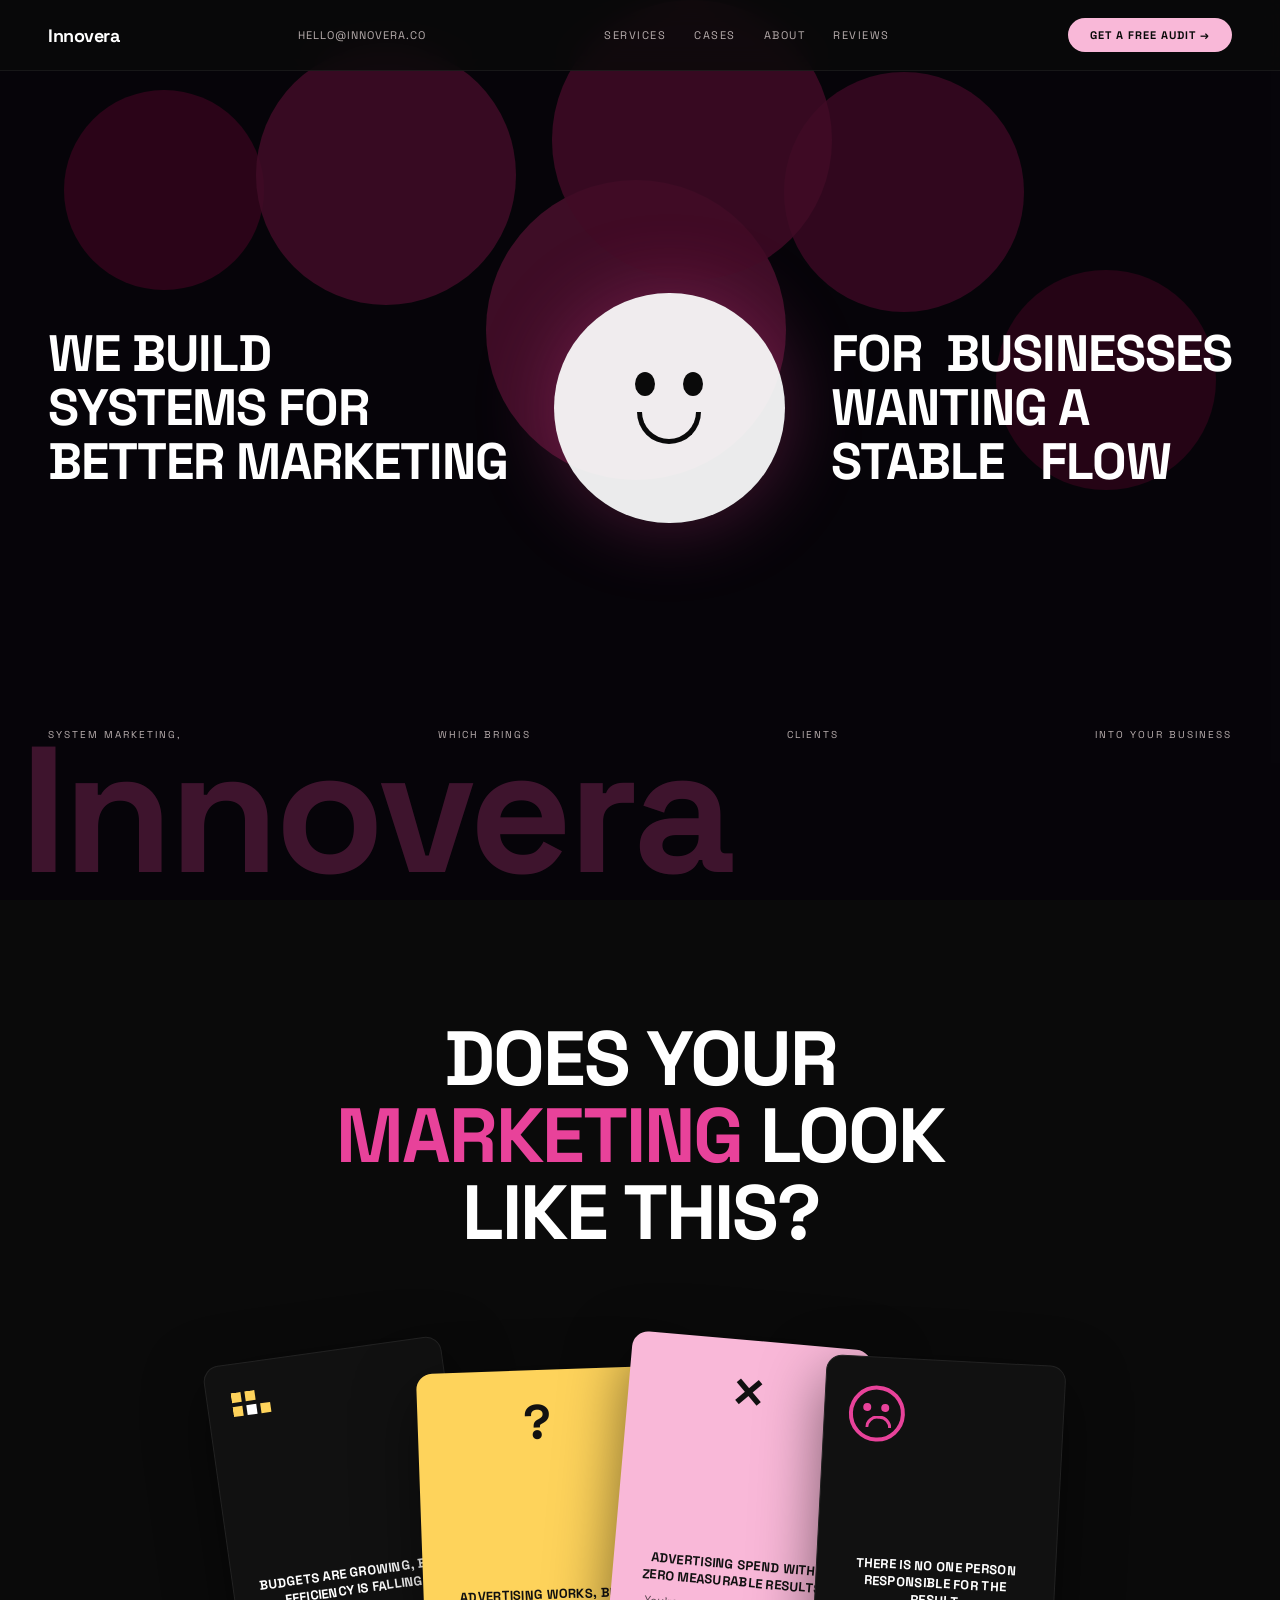
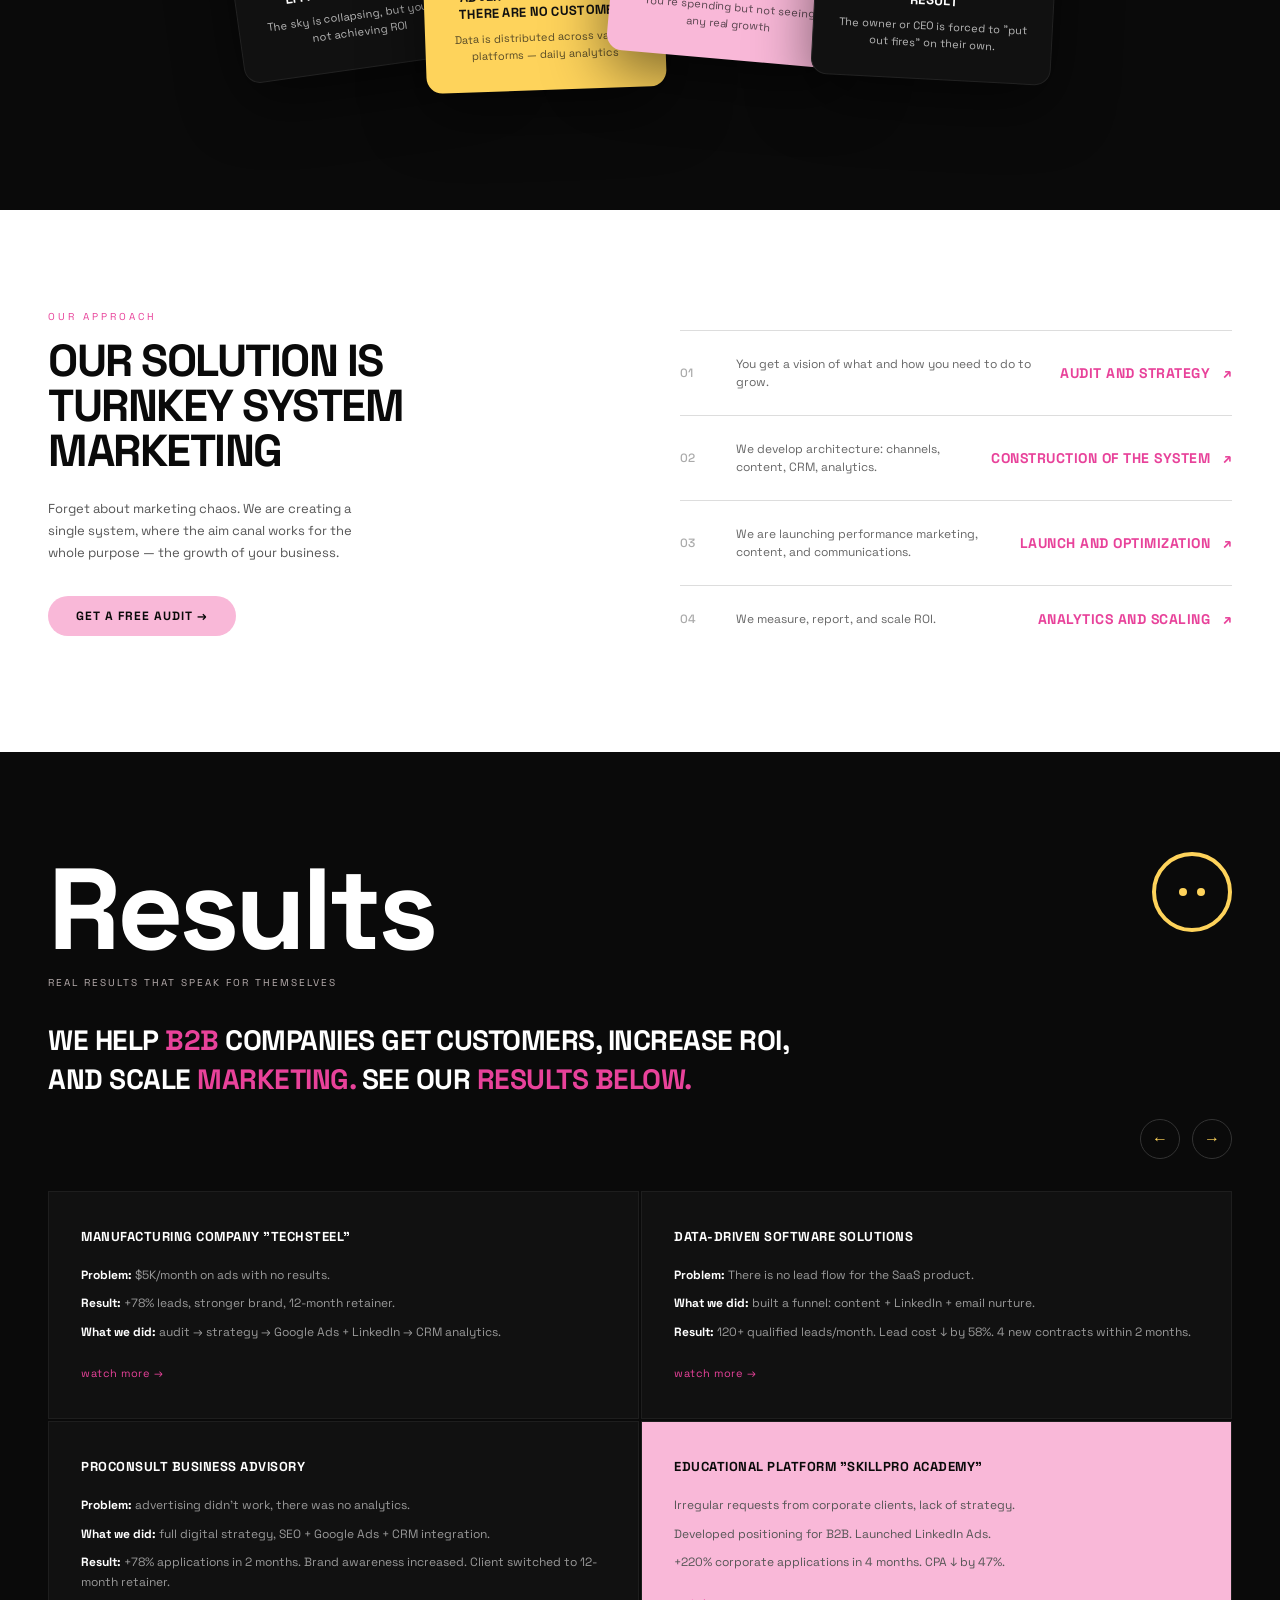
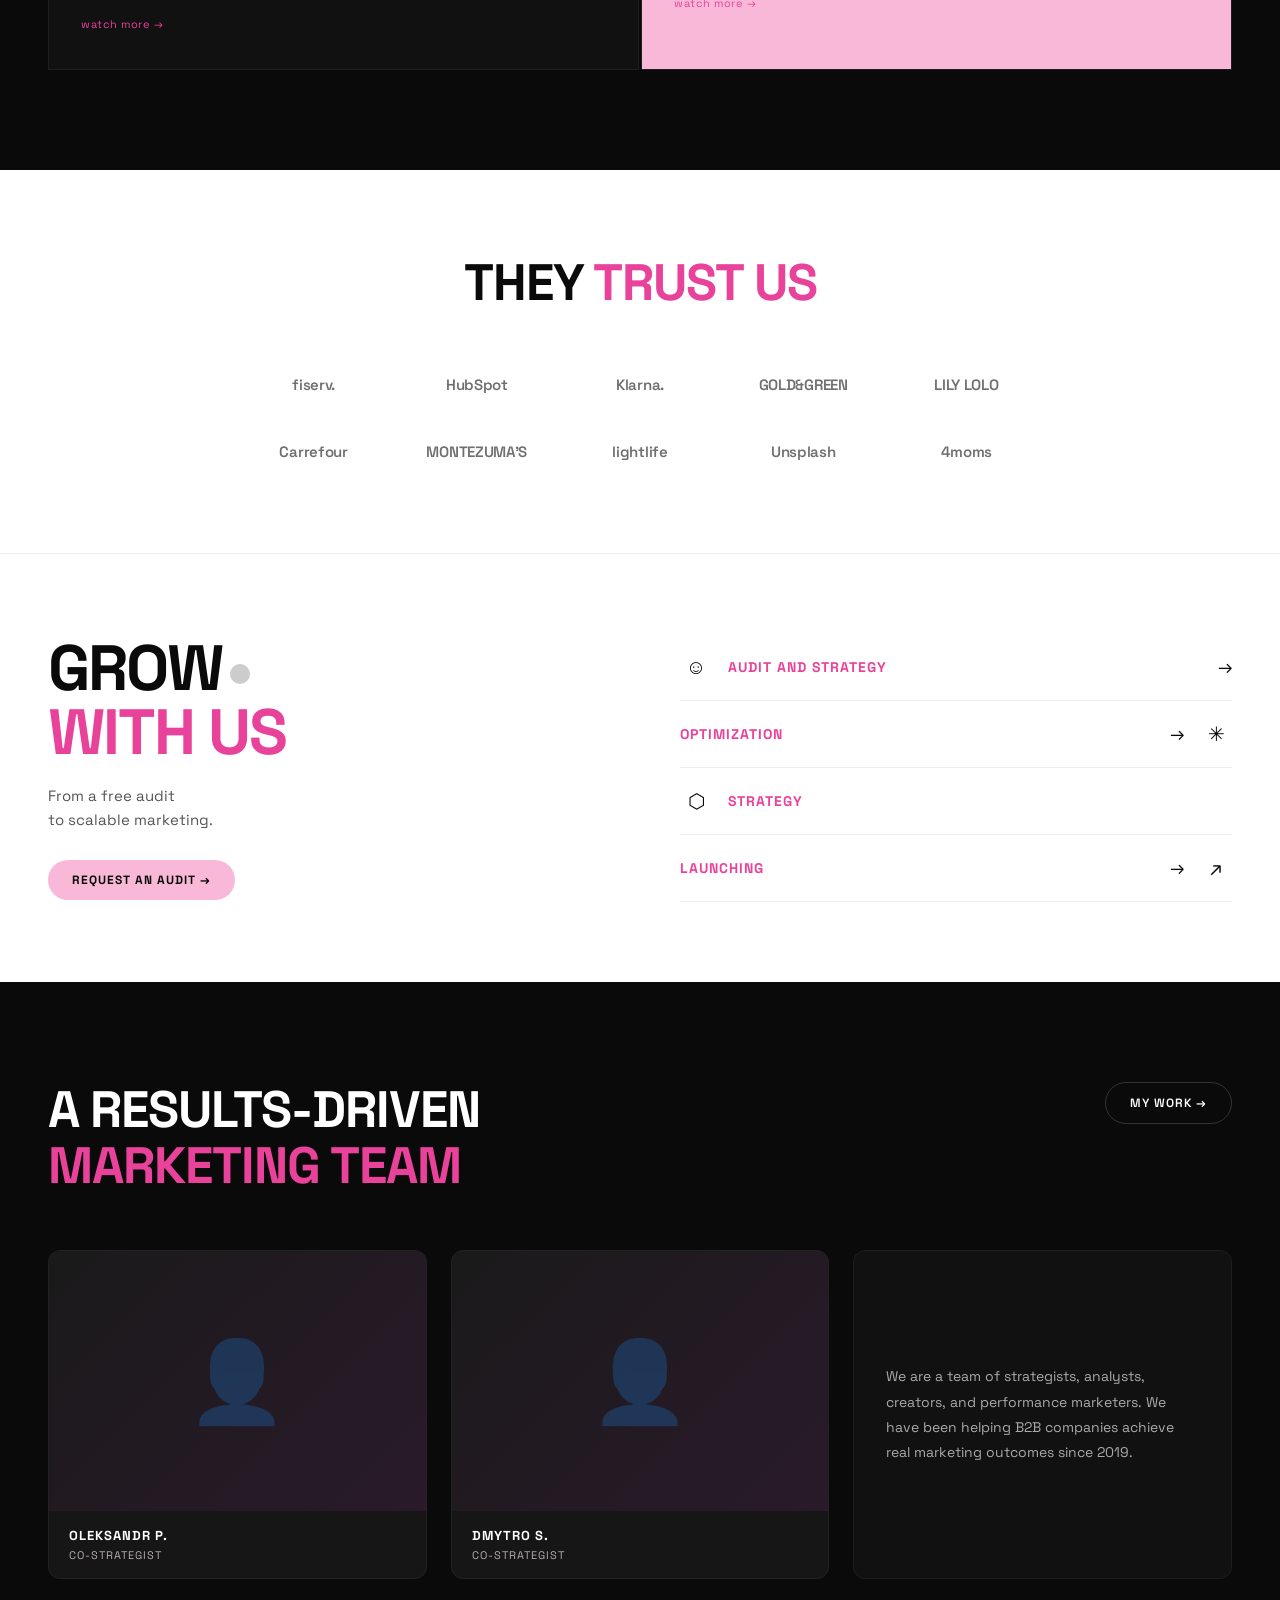
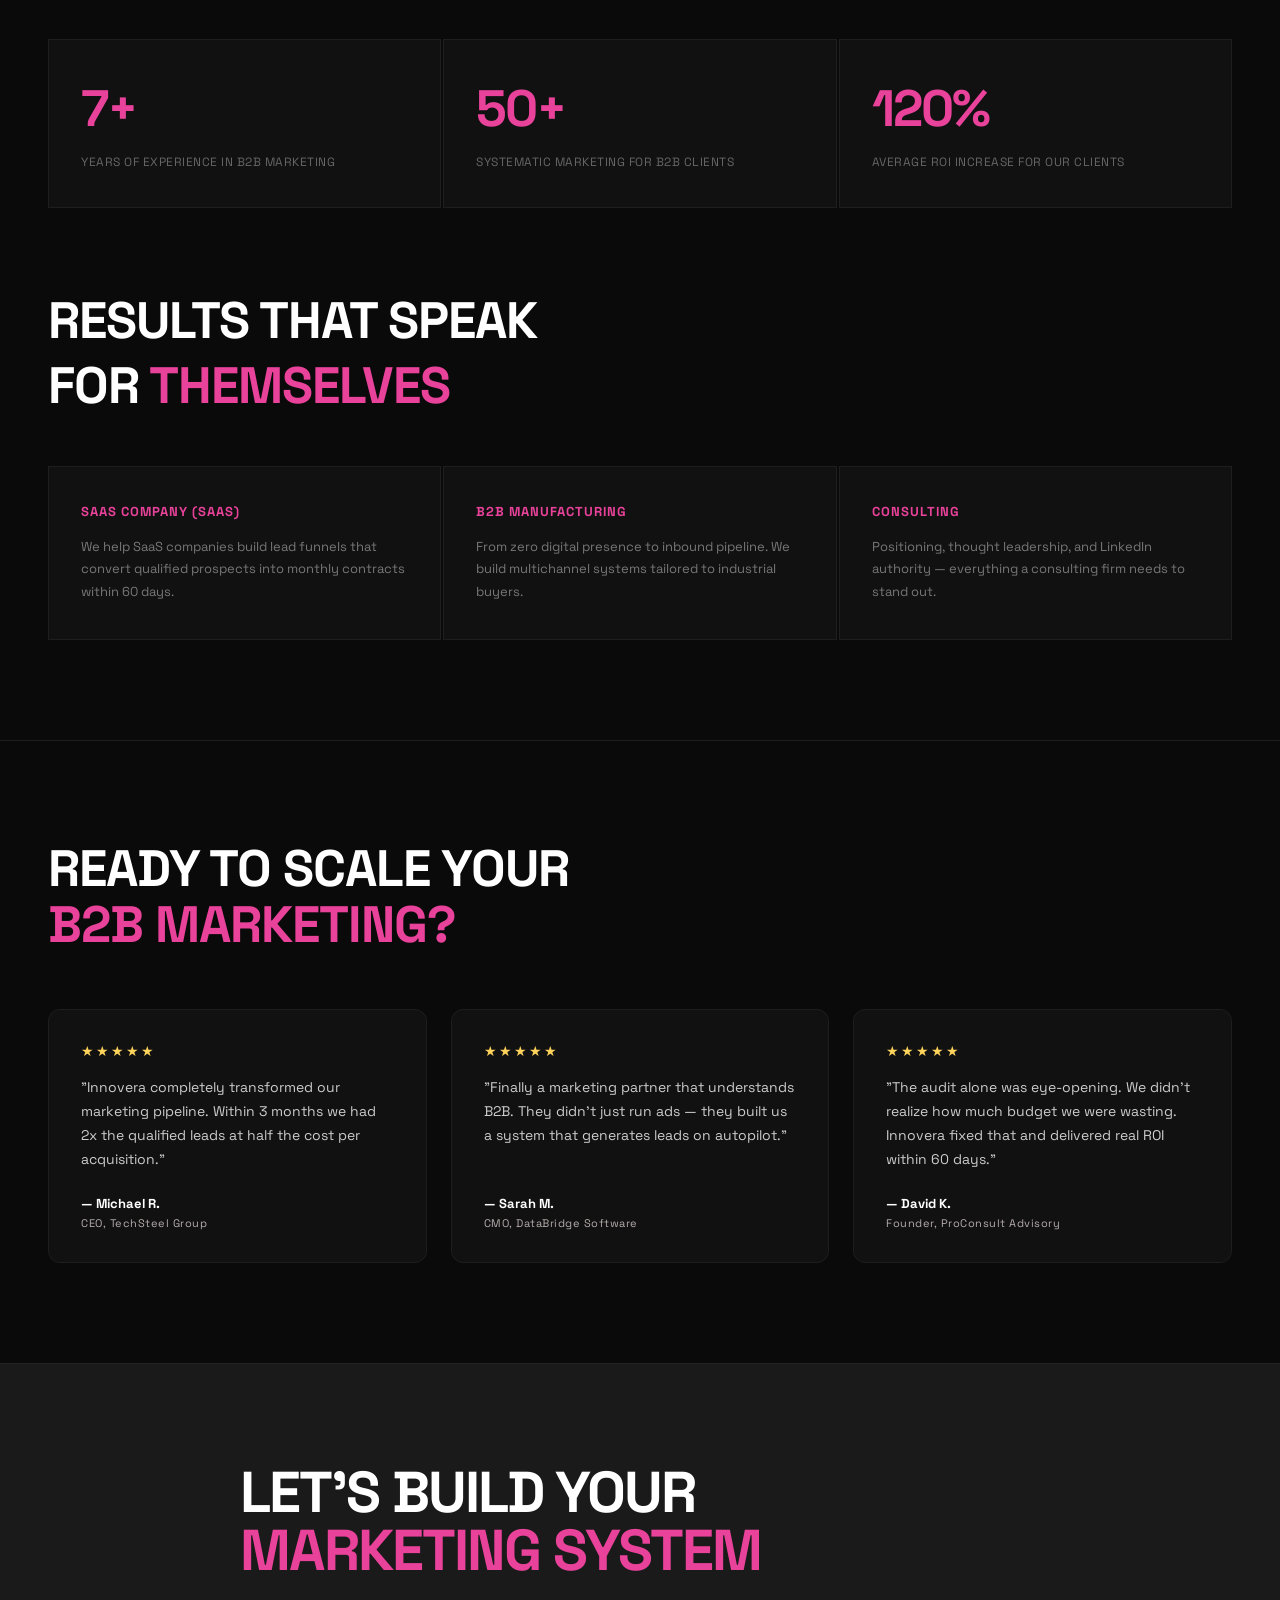
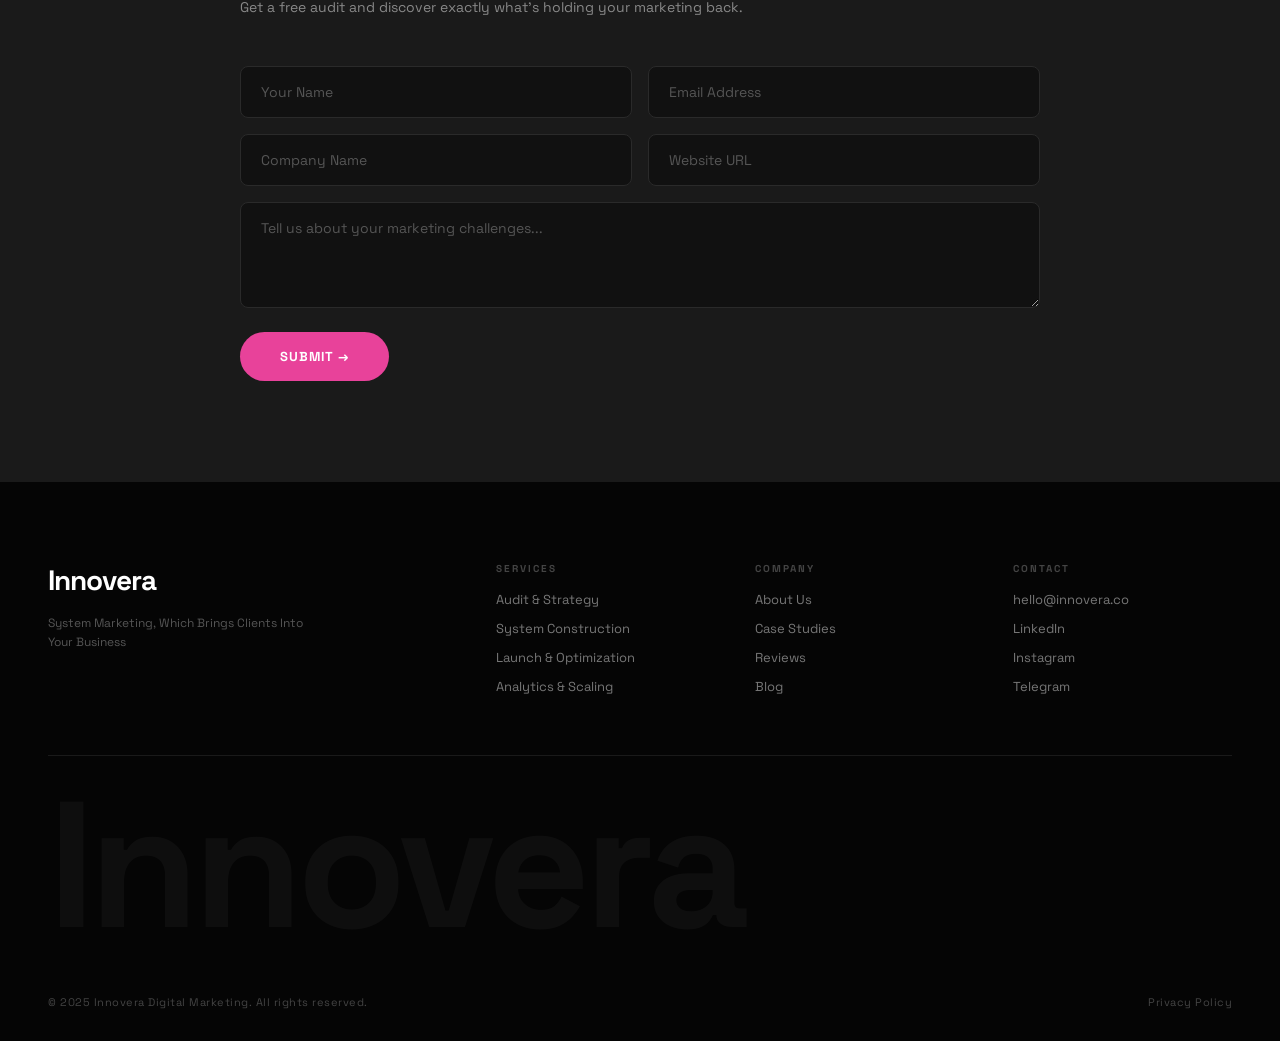
==== index.html @ b0cc135f "Update index.html" ====
<!DOCTYPE html>
<html lang="en">
<head>
<meta charset="UTF-8">
<meta name="viewport" content="width=device-width, initial-scale=1.0">
<title>Innovera — Digital Marketing</title>
<link href="https://fonts.googleapis.com/css2?family=Space+Grotesk:wght@300;400;500;600;700&display=swap" rel="stylesheet">
<link rel="stylesheet" href="digital.css">
</head>
<body>

<!-- NAV -->
<nav class="nav">
  <div class="nav-logo">Innovera</div>
  <div class="nav-email">HELLO@INNOVERA.CO</div>
  <div class="nav-links">
    <a href="#services">SERVICES</a>
    <a href="#cases">CASES</a>
    <a href="#about">ABOUT</a>
    <a href="#reviews">REVIEWS</a>
  </div>
  <a href="#contact" class="nav-cta">GET A FREE AUDIT →</a>
</nav>

<!-- HERO -->
<section class="hero" id="home">
  <div class="hero-bg">
    <div class="blob b1"></div>
    <div class="blob b2"></div>
    <div class="blob b3"></div>
    <div class="blob b4"></div>
    <div class="blob b5"></div>
    <div class="blob b6"></div>
  </div>
  <div class="hero-content">
    <div class="hero-left-text">
      <h1>WE BUILD<br>SYSTEMS FOR<br>BETTER MARKETING</h1>
    </div>
    <div class="hero-smiley">
      <div class="smiley-face">
        <div class="smiley-eyes">
          <span></span><span></span>
        </div>
        <div class="smiley-mouth"></div>
      </div>
    </div>
    <div class="hero-right-text">
      <h1>FOR&nbsp;&nbsp;BUSINESSES<br>WANTING A<br>STABLE&nbsp;&nbsp;&nbsp;FLOW</h1>
    </div>
  </div>
  <div class="hero-tagline">
    <span>SYSTEM MARKETING,</span>
    <span>WHICH BRINGS</span>
    <span>CLIENTS</span>
    <span>INTO YOUR BUSINESS</span>
  </div>
  <div class="hero-wordmark">Innovera</div>
</section>

<!-- PROBLEM SECTION -->
<section class="problem" id="problem">
  <div class="problem-heading">
    <h2>DOES YOUR<br><span class="pink">MARKETING</span> LOOK<br>LIKE THIS?</h2>
  </div>
  <div class="cards-container">
    <div class="prob-card card-black" style="transform: rotate(-8deg) translateY(20px)">
      <div class="card-icon grid-icon">
        <div class="grid-dots"></div>
      </div>
      <div class="card-body">
        <h3>BUDGETS ARE GROWING, BUT EFFICIENCY IS FALLING</h3>
        <p>The sky is collapsing, but you are not achieving ROI</p>
      </div>
    </div>
    <div class="prob-card card-yellow" style="transform: rotate(-2deg) translateY(40px)">
      <div class="card-icon">
        <span class="card-q">?</span>
      </div>
      <div class="card-body">
        <h3>ADVERTISING WORKS, BUT THERE ARE NO CUSTOMERS</h3>
        <p>Data is distributed across various platforms — daily analytics</p>
      </div>
    </div>
    <div class="prob-card card-pink" style="transform: rotate(5deg) translateY(10px)">
      <div class="card-icon x-icon">✕</div>
      <div class="card-body">
        <h3>ADVERTISING SPEND WITH ZERO MEASURABLE RESULTS</h3>
        <p>You're spending but not seeing any real growth</p>
      </div>
    </div>
    <div class="prob-card card-black" style="transform: rotate(3deg) translateY(30px)">
      <div class="card-icon sad-icon">
        <div class="sad-face"></div>
      </div>
      <div class="card-body">
        <h3>THERE IS NO ONE PERSON RESPONSIBLE FOR THE RESULT</h3>
        <p>The owner or CEO is forced to "put out fires" on their own.</p>
      </div>
    </div>
  </div>
</section>

<!-- SOLUTION SECTION -->
<section class="solution" id="services">
  <div class="solution-left">
    <p class="section-label">OUR APPROACH</p>
    <h2>OUR SOLUTION IS<br>TURNKEY SYSTEM<br>MARKETING</h2>
    <p class="solution-desc">Forget about marketing chaos. We are creating a single system, where the aim canal works for the whole purpose — the growth of your business.</p>
    <a href="#contact" class="btn-pink">GET A FREE AUDIT →</a>
  </div>
  <div class="solution-right">
    <div class="step">
      <span class="step-num">01</span>
      <p class="step-desc">You get a vision of what and how you need to do to grow.</p>
      <a href="#" class="step-title pink">AUDIT AND STRATEGY <span>↗</span></a>
    </div>
    <div class="step">
      <span class="step-num">02</span>
      <p class="step-desc">We develop architecture: channels, content, CRM, analytics.</p>
      <a href="#" class="step-title pink">CONSTRUCTION OF THE SYSTEM <span>↗</span></a>
    </div>
    <div class="step">
      <span class="step-num">03</span>
      <p class="step-desc">We are launching performance marketing, content, and communications.</p>
      <a href="#" class="step-title pink">LAUNCH AND OPTIMIZATION <span>↗</span></a>
    </div>
    <div class="step">
      <span class="step-num">04</span>
      <p class="step-desc">We measure, report, and scale ROI.</p>
      <a href="#" class="step-title pink">ANALYTICS AND SCALING <span>↗</span></a>
    </div>
  </div>
</section>

<!-- RESULTS SECTION -->
<section class="results" id="cases">
  <div class="results-header">
    <div>
      <h2 class="results-title">Results</h2>
      <p class="results-sub">REAL RESULTS THAT SPEAK FOR THEMSELVES</p>
    </div>
    <div class="results-smiley">
      <div class="smiley-yellow">
        <span></span><span></span>
      </div>
    </div>
  </div>
  <div class="results-headline">
    <p>WE HELP <span class="pink">B2B</span> COMPANIES GET CUSTOMERS, INCREASE ROI,<br>AND SCALE <span class="pink">MARKETING.</span> SEE OUR <span class="pink">RESULTS BELOW.</span></p>
  </div>
  <div class="results-nav">
    <button class="nav-arrow">←</button>
    <button class="nav-arrow">→</button>
  </div>
  <div class="cases-grid">
    <div class="case-card">
      <h4>MANUFACTURING COMPANY "TECHSTEEL"</h4>
      <p><strong>Problem:</strong> $5K/month on ads with no results.</p>
      <p><strong>Result:</strong> +78% leads, stronger brand, 12-month retainer.</p>
      <p><strong>What we did:</strong> audit → strategy → Google Ads + LinkedIn → CRM analytics.</p>
      <a href="#" class="watch-more">watch more →</a>
    </div>
    <div class="case-card">
      <h4>DATA-DRIVEN SOFTWARE SOLUTIONS</h4>
      <p><strong>Problem:</strong> There is no lead flow for the SaaS product.</p>
      <p><strong>What we did:</strong> built a funnel: content + LinkedIn + email nurture.</p>
      <p><strong>Result:</strong> 120+ qualified leads/month. Lead cost ↓ by 58%. 4 new contracts within 2 months.</p>
      <a href="#" class="watch-more">watch more →</a>
    </div>
    <div class="case-card">
      <h4>PROCONSULT BUSINESS ADVISORY</h4>
      <p><strong>Problem:</strong> advertising didn't work, there was no analytics.</p>
      <p><strong>What we did:</strong> full digital strategy, SEO + Google Ads + CRM integration.</p>
      <p><strong>Result:</strong> +78% applications in 2 months. Brand awareness increased. Client switched to 12-month retainer.</p>
      <a href="#" class="watch-more">watch more →</a>
    </div>
    <div class="case-card case-pink">
      <h4>EDUCATIONAL PLATFORM "SKILLPRO ACADEMY"</h4>
      <p>Irregular requests from corporate clients, lack of strategy.</p>
      <p>Developed positioning for B2B. Launched LinkedIn Ads.</p>
      <p>+220% corporate applications in 4 months. CPA ↓ by 47%.</p>
      <a href="#" class="watch-more">watch more →</a>
    </div>
  </div>
</section>

<!-- TRUST SECTION -->
<section class="trust" id="about">
  <h2 class="trust-title">THEY <span class="pink">TRUST US</span></h2>
  <div class="logos-grid">
    <div class="logo-item">fiserv.</div>
    <div class="logo-item">HubSpot</div>
    <div class="logo-item">Klarna.</div>
    <div class="logo-item">GOLD&GREEN</div>
    <div class="logo-item">LILY LOLO</div>
    <div class="logo-item">Carrefour</div>
    <div class="logo-item">MONTEZUMA'S</div>
    <div class="logo-item">lightlife</div>
    <div class="logo-item">Unsplash</div>
    <div class="logo-item">4moms</div>
  </div>
</section>

<!-- GROW WITH US -->
<section class="grow" id="grow">
  <div class="grow-left">
    <h2>GROW<span class="dot-circle">•</span></h2>
    <h2 class="pink">WITH US</h2>
    <p>From a free audit<br>to scalable marketing.</p>
    <a href="#contact" class="btn-pink-outline">REQUEST AN AUDIT →</a>
  </div>
  <div class="grow-right">
    <a href="#" class="grow-item">
      <span class="grow-icon">☺</span>
      <span class="grow-label pink">AUDIT AND STRATEGY</span>
      <span class="grow-arrow">→</span>
    </a>
    <a href="#" class="grow-item">
      <span class="grow-label pink">OPTIMIZATION</span>
      <span class="grow-arrow">→</span>
      <span class="grow-icon-right">✳</span>
    </a>
    <a href="#" class="grow-item">
      <span class="grow-icon">⬡</span>
      <span class="grow-label pink">STRATEGY</span>
    </a>
    <a href="#" class="grow-item">
      <span class="grow-label pink">LAUNCHING</span>
      <span class="grow-arrow">→</span>
      <span class="grow-icon-right">↗</span>
    </a>
  </div>
</section>

<!-- ABOUT TEAM -->
<section class="team" id="team">
  <div class="team-header">
    <h2>A RESULTS-DRIVEN<br><span class="pink">MARKETING TEAM</span></h2>
    <a href="#contact" class="btn-dark">MY WORK →</a>
  </div>
  <div class="team-grid">
    <div class="team-member">
      <div class="member-photo">
        <div class="photo-placeholder">
          <div class="avatar-icon">👤</div>
        </div>
        <p class="member-name">OLEKSANDR P.</p>
        <p class="member-role">CO-STRATEGIST</p>
      </div>
    </div>
    <div class="team-member">
      <div class="member-photo">
        <div class="photo-placeholder">
          <div class="avatar-icon">👤</div>
        </div>
        <p class="member-name">DMYTRO S.</p>
        <p class="member-role">CO-STRATEGIST</p>
      </div>
    </div>
    <div class="team-desc">
      <p>We are a team of strategists, analysts, creators, and performance marketers. We have been helping B2B companies achieve real marketing outcomes since 2019.</p>
    </div>
  </div>
  <div class="team-stats">
    <div class="stat">
      <span class="stat-num">7+</span>
      <span class="stat-label">Years of experience in B2B marketing</span>
    </div>
    <div class="stat">
      <span class="stat-num">50+</span>
      <span class="stat-label">Systematic marketing for B2B clients</span>
    </div>
    <div class="stat">
      <span class="stat-num">120%</span>
      <span class="stat-label">Average ROI increase for our clients</span>
    </div>
  </div>
  <div class="results-speak">
    <h2>RESULTS THAT SPEAK<br>FOR <span class="pink">THEMSELVES</span></h2>
  </div>
  <div class="industry-grid">
    <div class="industry-card">
      <h4 class="pink">SAAS COMPANY (SAAS)</h4>
      <p>We help SaaS companies build lead funnels that convert qualified prospects into monthly contracts within 60 days.</p>
    </div>
    <div class="industry-card">
      <h4 class="pink">B2B MANUFACTURING</h4>
      <p>From zero digital presence to inbound pipeline. We build multichannel systems tailored to industrial buyers.</p>
    </div>
    <div class="industry-card">
      <h4 class="pink">CONSULTING</h4>
      <p>Positioning, thought leadership, and LinkedIn authority — everything a consulting firm needs to stand out.</p>
    </div>
  </div>
</section>

<!-- REVIEWS -->
<section class="reviews" id="reviews">
  <h2 class="reviews-title">READY TO SCALE YOUR<br><span class="pink">B2B MARKETING?</span></h2>
  <div class="reviews-grid">
    <div class="review-card">
      <div class="review-stars">★★★★★</div>
      <p class="review-text">"Innovera completely transformed our marketing pipeline. Within 3 months we had 2x the qualified leads at half the cost per acquisition."</p>
      <div class="review-author">
        <span class="author-name">— Michael R.</span>
        <span class="author-role">CEO, TechSteel Group</span>
      </div>
    </div>
    <div class="review-card">
      <div class="review-stars">★★★★★</div>
      <p class="review-text">"Finally a marketing partner that understands B2B. They didn't just run ads — they built us a system that generates leads on autopilot."</p>
      <div class="review-author">
        <span class="author-name">— Sarah M.</span>
        <span class="author-role">CMO, DataBridge Software</span>
      </div>
    </div>
    <div class="review-card">
      <div class="review-stars">★★★★★</div>
      <p class="review-text">"The audit alone was eye-opening. We didn't realize how much budget we were wasting. Innovera fixed that and delivered real ROI within 60 days."</p>
      <div class="review-author">
        <span class="author-name">— David K.</span>
        <span class="author-role">Founder, ProConsult Advisory</span>
      </div>
    </div>
  </div>
</section>

<!-- CTA / CONTACT -->
<section class="contact" id="contact">
  <div class="contact-inner">
    <h2>LET'S BUILD YOUR<br><span class="pink">MARKETING SYSTEM</span></h2>
    <p>Get a free audit and discover exactly what's holding your marketing back.</p>
    <form class="contact-form" id="contactForm">
      <div class="form-row">
       <input type="text" name="name" placeholder="Your Name" required>
       <input type="email" name="email" placeholder="Email Address" required>
      </div>
      <div class="form-row">
       <input type="text" name="company" placeholder="Company Name">
       <input type="text" name="website" placeholder="Website URL">
      </div>
       <textarea name="message" placeholder="Tell us about your marketing challenges..." rows="4"></textarea>
       <button type="submit" class="btn-submit">SUBMIT →</button>
   </form>
  </div>
</section>

<!-- FOOTER -->
<footer class="footer">
  <div class="footer-top">
    <div class="footer-brand">
      <div class="footer-logo">Innovera</div>
      <p class="footer-tagline">System Marketing, Which Brings Clients Into Your Business</p>
    </div>
    <div class="footer-nav">
      <div class="footer-col">
        <h5>SERVICES</h5>
        <a href="#">Audit & Strategy</a>
        <a href="#">System Construction</a>
        <a href="#">Launch & Optimization</a>
        <a href="#">Analytics & Scaling</a>
      </div>
      <div class="footer-col">
        <h5>COMPANY</h5>
        <a href="#">About Us</a>
        <a href="#">Case Studies</a>
        <a href="#">Reviews</a>
        <a href="#">Blog</a>
      </div>
      <div class="footer-col">
        <h5>CONTACT</h5>
        <a href="mailto:hello@innovera.co">hello@innovera.co</a>
        <a href="#">LinkedIn</a>
        <a href="#">Instagram</a>
        <a href="#">Telegram</a>
      </div>
    </div>
  </div>
  <div class="footer-wordmark">Innovera</div>
  <div class="footer-bottom">
    <span>© 2025 Innovera Digital Marketing. All rights reserved.</span>
    <span>Privacy Policy</span>
  </div>
</footer>

<script src="digital.js"></script>
</body>
</html>
---- digital.css ----
/* ===== VARIABLES ===== */
:root {
  --black: #0A0A0A;
  --white: #FFFFFF;
  --pink: #E8429A;
  --pink-light: #F9B8D8;
  --yellow: #FED35B;
  --gray: #B7ADAD;
  --dark-gray: #1A1A1A;
  --card-dark: #111111;
  --font: 'Space Grotesk', 'Helvetica Neue', Helvetica, Arial, sans-serif;
}

/* ===== RESET ===== */
*, *::before, *::after { box-sizing: border-box; margin: 0; padding: 0; }
html { scroll-behavior: smooth; }
body {
  font-family: var(--font);
  background: var(--black);
  color: var(--white);
  overflow-x: hidden;
}
a { text-decoration: none; color: inherit; }
img { max-width: 100%; }

/* ===== UTILITIES ===== */
.pink { color: var(--pink); }

/* ===== NAV ===== */
.nav {
  position: fixed;
  top: 0; left: 0; right: 0;
  z-index: 1000;
  display: flex;
  align-items: center;
  justify-content: space-between;
  padding: 18px 48px;
  background: rgba(10,10,10,0.85);
  backdrop-filter: blur(12px);
  border-bottom: 1px solid rgba(255,255,255,0.06);
}
.nav-logo {
  font-size: 18px;
  font-weight: 700;
  letter-spacing: -0.5px;
}
.nav-email {
  font-size: 11px;
  letter-spacing: 1px;
  color: var(--gray);
}
.nav-links {
  display: flex;
  gap: 28px;
}
.nav-links a {
  font-size: 11px;
  letter-spacing: 1.5px;
  color: var(--gray);
  transition: color 0.2s;
}
.nav-links a:hover { color: var(--white); }
.nav-cta {
  background: var(--pink-light);
  color: var(--black);
  padding: 10px 22px;
  border-radius: 40px;
  font-size: 11px;
  font-weight: 700;
  letter-spacing: 1px;
  transition: background 0.2s, transform 0.2s;
}
.nav-cta:hover { background: var(--pink); color: var(--white); transform: scale(1.04); }

/* ===== HERO ===== */
.hero {
  position: relative;
  min-height: 100vh;
  display: flex;
  flex-direction: column;
  justify-content: center;
  overflow: hidden;
  padding-top: 80px;
}
.hero-bg {
  position: absolute;
  inset: 0;
  z-index: 0;
}
.blob {
  position: absolute;
  border-radius: 50%;
  filter: blur(0px);
  opacity: 0.85;
}
.b1 { width: 200px; height: 200px; background: #6B0A30; top: 10%; left: 5%; }
.b2 { width: 260px; height: 260px; background: #8B1A4A; top: 5%; left: 20%; }
.b3 { width: 300px; height: 300px; background: #9C2255; top: 20%; left: 38%; }
.b4 { width: 240px; height: 240px; background: #7A1240; top: 8%; right: 20%; }
.b5 { width: 220px; height: 220px; background: #5A0A28; top: 30%; right: 5%; }
.b6 { width: 280px; height: 280px; background: #8A1848; top: 0%; right: 35%; }

/* Dark overlay */
.hero::before {
  content: '';
  position: absolute;
  inset: 0;
  background: rgba(5,0,10,0.55);
  z-index: 1;
}
.hero-content {
  position: relative;
  z-index: 2;
  display: flex;
  align-items: center;
  justify-content: space-between;
  padding: 0 48px;
  gap: 24px;
  flex: 1;
  margin-top: 40px;
}
.hero-left-text h1,
.hero-right-text h1 {
  font-size: clamp(28px, 4vw, 56px);
  font-weight: 700;
  letter-spacing: -1px;
  line-height: 1.05;
  text-transform: uppercase;
}
.hero-smiley {
  flex-shrink: 0;
  width: clamp(160px, 18vw, 280px);
  height: clamp(160px, 18vw, 280px);
  display: flex;
  align-items: center;
  justify-content: center;
}
.smiley-face {
  width: 100%;
  height: 100%;
  background: rgba(255,255,255,0.92);
  border-radius: 50%;
  display: flex;
  flex-direction: column;
  align-items: center;
  justify-content: center;
  gap: 16px;
  box-shadow: 0 0 80px rgba(232,66,154,0.3);
  animation: float 4s ease-in-out infinite;
}
@keyframes float {
  0%, 100% { transform: translateY(0); }
  50% { transform: translateY(-12px); }
}
.smiley-eyes {
  display: flex;
  gap: 28px;
}
.smiley-eyes span {
  width: 20px;
  height: 24px;
  background: var(--black);
  border-radius: 50%;
  display: block;
}
.smiley-mouth {
  width: 64px;
  height: 32px;
  border: 5px solid var(--black);
  border-top: none;
  border-radius: 0 0 64px 64px;
}
.hero-tagline {
  position: relative;
  z-index: 2;
  display: flex;
  justify-content: space-between;
  padding: 0 48px;
  margin-top: 32px;
  margin-bottom: -20px;
}
.hero-tagline span {
  font-size: 10px;
  letter-spacing: 2px;
  color: var(--gray);
  text-transform: uppercase;
}
.hero-wordmark {
  position: relative;
  z-index: 2;
  font-size: clamp(80px, 14vw, 200px);
  font-weight: 800;
  letter-spacing: -4px;
  color: rgba(232,66,154,0.25);
  padding: 0 20px;
  line-height: 1;
  overflow: hidden;
  user-select: none;
}

/* ===== PROBLEM SECTION ===== */
.problem {
  background: var(--black);
  padding: 120px 48px;
  text-align: center;
}
.problem-heading h2 {
  font-size: clamp(40px, 6vw, 90px);
  font-weight: 800;
  letter-spacing: -2px;
  line-height: 1.0;
  text-transform: uppercase;
  margin-bottom: 80px;
}
.cards-container {
  display: flex;
  justify-content: center;
  align-items: flex-end;
  gap: -20px;
  flex-wrap: wrap;
  gap: 0;
  position: relative;
  min-height: 360px;
  padding-bottom: 40px;
}
.prob-card {
  width: 240px;
  min-height: 320px;
  border-radius: 16px;
  padding: 28px 24px;
  display: flex;
  flex-direction: column;
  justify-content: space-between;
  margin: 0 -20px;
  box-shadow: 0 20px 60px rgba(0,0,0,0.5);
  transition: transform 0.3s ease;
}
.prob-card:hover { transform: rotate(0deg) translateY(-20px) scale(1.03) !important; z-index: 10; }
.card-black { background: #111; color: #fff; border: 1px solid #222; }
.card-yellow { background: var(--yellow); color: #111; }
.card-pink { background: var(--pink-light); color: #111; }
.card-icon {
  font-size: 36px;
  margin-bottom: 16px;
}
.grid-dots {
  display: grid;
  grid-template-columns: repeat(4, 10px);
  gap: 4px;
}
.grid-dots::before {
  content: '';
  display: block;
  width: 48px;
  height: 48px;
  background: url("data:image/svg+xml,%3Csvg width='48' height='48' xmlns='http://www.w3.org/2000/svg'%3E%3Crect x='0' y='0' width='10' height='10' fill='%23FED35B'/%3E%3Crect x='14' y='0' width='10' height='10' fill='%23FED35B'/%3E%3Crect x='0' y='14' width='10' height='10' fill='%23FED35B'/%3E%3Crect x='14' y='14' width='10' height='10' fill='white'/%3E%3Crect x='28' y='14' width='10' height='10' fill='%23FED35B'/%3E%3C/svg%3E") no-repeat;
}
.card-q {
  font-size: 48px;
  font-weight: 900;
  line-height: 1;
  color: #111;
}
.x-icon {
  font-size: 40px;
  font-weight: 900;
  color: #111;
}
.sad-face {
  width: 56px;
  height: 56px;
  border: 4px solid var(--pink);
  border-radius: 50%;
  position: relative;
}
.sad-face::before {
  content: '';
  position: absolute;
  top: 14px;
  left: 10px;
  width: 8px;
  height: 8px;
  background: var(--pink);
  border-radius: 50%;
  box-shadow: 18px 0 0 var(--pink);
}
.sad-face::after {
  content: '';
  position: absolute;
  bottom: 10px;
  left: 13px;
  width: 26px;
  height: 12px;
  border: 3px solid var(--pink);
  border-bottom: none;
  border-radius: 12px 12px 0 0;
}
.card-body h3 {
  font-size: 13px;
  font-weight: 700;
  letter-spacing: 0.3px;
  line-height: 1.3;
  margin-bottom: 8px;
  text-transform: uppercase;
}
.card-body p {
  font-size: 11px;
  opacity: 0.7;
  line-height: 1.5;
}

/* ===== SOLUTION ===== */
.solution {
  background: var(--white);
  color: var(--black);
  padding: 100px 48px;
  display: grid;
  grid-template-columns: 1fr 1fr;
  gap: 80px;
  align-items: start;
}
.section-label {
  font-size: 10px;
  letter-spacing: 3px;
  color: var(--pink);
  margin-bottom: 16px;
  text-transform: uppercase;
}
.solution-left h2 {
  font-size: clamp(28px, 3.5vw, 52px);
  font-weight: 800;
  letter-spacing: -1.5px;
  text-transform: uppercase;
  line-height: 1.0;
  margin-bottom: 24px;
}
.solution-desc {
  font-size: 13px;
  color: #555;
  line-height: 1.7;
  max-width: 340px;
  margin-bottom: 32px;
}
.btn-pink {
  display: inline-block;
  background: var(--pink-light);
  color: var(--black);
  padding: 12px 28px;
  border-radius: 40px;
  font-size: 12px;
  font-weight: 700;
  letter-spacing: 1px;
  transition: background 0.2s;
}
.btn-pink:hover { background: var(--pink); color: var(--white); }
.solution-right {
  padding-top: 20px;
}
.step {
  border-top: 1px solid #ddd;
  padding: 24px 0;
  display: grid;
  grid-template-columns: 40px 1fr auto;
  align-items: center;
  gap: 16px;
}
.step-num {
  font-size: 12px;
  color: #aaa;
  font-weight: 500;
}
.step-desc {
  font-size: 12px;
  color: #666;
  line-height: 1.5;
}
.step-title {
  font-size: 14px;
  font-weight: 700;
  letter-spacing: 0.5px;
  text-transform: uppercase;
  text-align: right;
  line-height: 1.2;
}
.step-title span { margin-left: 8px; }

/* ===== RESULTS ===== */
.results {
  background: var(--black);
  padding: 100px 48px;
}
.results-header {
  display: flex;
  justify-content: space-between;
  align-items: flex-start;
  margin-bottom: 32px;
}
.results-title {
  font-size: clamp(56px, 9vw, 120px);
  font-weight: 800;
  letter-spacing: -4px;
  line-height: 1;
}
.results-sub {
  font-size: 10px;
  letter-spacing: 2px;
  color: var(--gray);
  margin-top: 8px;
}
.smiley-yellow {
  width: 80px;
  height: 80px;
  border: 4px solid var(--yellow);
  border-radius: 50%;
  display: flex;
  align-items: center;
  justify-content: center;
  gap: 10px;
}
.smiley-yellow span {
  width: 8px;
  height: 8px;
  background: var(--yellow);
  border-radius: 50%;
}
.results-headline {
  font-size: clamp(16px, 2.2vw, 28px);
  font-weight: 700;
  text-transform: uppercase;
  line-height: 1.4;
  letter-spacing: -0.5px;
  margin-bottom: 20px;
}
.results-nav {
  display: flex;
  justify-content: flex-end;
  gap: 12px;
  margin-bottom: 32px;
}
.nav-arrow {
  background: none;
  border: 1px solid #333;
  color: var(--yellow);
  width: 40px;
  height: 40px;
  border-radius: 50%;
  cursor: pointer;
  font-size: 16px;
  transition: border-color 0.2s;
}
.nav-arrow:hover { border-color: var(--yellow); }
.cases-grid {
  display: grid;
  grid-template-columns: repeat(2, 1fr);
  gap: 2px;
}
.case-card {
  background: #111;
  padding: 36px 32px;
  border: 1px solid #1e1e1e;
  transition: background 0.2s;
}
.case-card:hover { background: #161616; }
.case-pink { background: var(--pink-light); color: var(--black); }
.case-card h4 {
  font-size: 13px;
  font-weight: 700;
  letter-spacing: 0.5px;
  text-transform: uppercase;
  margin-bottom: 20px;
}
.case-card p {
  font-size: 12px;
  line-height: 1.7;
  color: #999;
  margin-bottom: 8px;
}
.case-pink p { color: #555; }
.case-card strong { color: var(--white); }
.case-pink strong { color: var(--black); }
.watch-more {
  display: inline-block;
  font-size: 11px;
  color: var(--pink);
  margin-top: 16px;
  letter-spacing: 0.5px;
  transition: opacity 0.2s;
}
.watch-more:hover { opacity: 0.7; }

/* ===== TRUST ===== */
.trust {
  background: var(--white);
  color: var(--black);
  padding: 80px 48px;
  text-align: center;
}
.trust-title {
  font-size: clamp(28px, 4vw, 56px);
  font-weight: 800;
  letter-spacing: -1px;
  margin-bottom: 48px;
  text-transform: uppercase;
}
.logos-grid {
  display: grid;
  grid-template-columns: repeat(5, 1fr);
  gap: 24px 16px;
  max-width: 800px;
  margin: 0 auto;
}
.logo-item {
  font-size: 15px;
  font-weight: 600;
  color: #333;
  padding: 12px 0;
  letter-spacing: -0.3px;
  opacity: 0.7;
  transition: opacity 0.2s;
}
.logo-item:hover { opacity: 1; }

/* ===== GROW ===== */
.grow {
  background: var(--white);
  color: var(--black);
  padding: 80px 48px;
  display: grid;
  grid-template-columns: 1fr 1fr;
  gap: 80px;
  align-items: center;
  border-top: 1px solid #eee;
}
.grow-left h2 {
  font-size: clamp(40px, 5vw, 72px);
  font-weight: 800;
  letter-spacing: -2px;
  line-height: 1;
  text-transform: uppercase;
}
.dot-circle {
  display: inline-block;
  width: 20px;
  height: 20px;
  background: #ccc;
  border-radius: 50%;
  font-size: 0;
  vertical-align: middle;
  margin: 0 8px;
}
.grow-left p {
  font-size: 15px;
  line-height: 1.6;
  color: #555;
  margin: 20px 0 28px;
}
.btn-pink-outline {
  display: inline-block;
  background: var(--pink-light);
  color: var(--black);
  padding: 12px 24px;
  border-radius: 40px;
  font-size: 12px;
  font-weight: 700;
  letter-spacing: 1px;
  transition: background 0.2s;
}
.btn-pink-outline:hover { background: var(--pink); color: var(--white); }
.grow-right {
  display: flex;
  flex-direction: column;
}
.grow-item {
  display: flex;
  align-items: center;
  gap: 16px;
  padding: 20px 0;
  border-bottom: 1px solid #eee;
  transition: padding-left 0.2s;
}
.grow-item:hover { padding-left: 8px; }
.grow-icon, .grow-icon-right {
  font-size: 20px;
  width: 32px;
  text-align: center;
}
.grow-label {
  font-size: 14px;
  font-weight: 700;
  letter-spacing: 1px;
  flex: 1;
  text-transform: uppercase;
}
.grow-arrow { font-size: 18px; color: var(--black); }

/* ===== TEAM ===== */
.team {
  background: var(--black);
  padding: 100px 48px;
}
.team-header {
  display: flex;
  justify-content: space-between;
  align-items: flex-start;
  margin-bottom: 56px;
}
.team-header h2 {
  font-size: clamp(28px, 4vw, 56px);
  font-weight: 800;
  letter-spacing: -1px;
  text-transform: uppercase;
  line-height: 1.1;
}
.btn-dark {
  display: inline-block;
  border: 1px solid #333;
  color: var(--white);
  padding: 12px 24px;
  border-radius: 40px;
  font-size: 12px;
  font-weight: 600;
  letter-spacing: 1px;
  transition: border-color 0.2s, background 0.2s;
}
.btn-dark:hover { border-color: var(--pink); background: var(--pink); }
.team-grid {
  display: grid;
  grid-template-columns: 1fr 1fr 1fr;
  gap: 24px;
  margin-bottom: 60px;
}
.member-photo {
  background: #161616;
  border: 1px solid #222;
  border-radius: 12px;
  overflow: hidden;
}
.photo-placeholder {
  height: 260px;
  background: linear-gradient(135deg, #1a1a1a 0%, #2a1a2a 100%);
  display: flex;
  align-items: center;
  justify-content: center;
}
.avatar-icon { font-size: 80px; opacity: 0.3; }
.member-name {
  font-size: 13px;
  font-weight: 700;
  letter-spacing: 1px;
  padding: 16px 20px 4px;
}
.member-role {
  font-size: 11px;
  color: var(--gray);
  letter-spacing: 1px;
  padding: 0 20px 16px;
}
.team-desc {
  display: flex;
  align-items: center;
  background: #111;
  border: 1px solid #1e1e1e;
  border-radius: 12px;
  padding: 32px;
}
.team-desc p {
  font-size: 14px;
  line-height: 1.8;
  color: #aaa;
}
.team-stats {
  display: grid;
  grid-template-columns: repeat(3, 1fr);
  gap: 2px;
  margin-bottom: 80px;
}
.stat {
  background: #111;
  border: 1px solid #1e1e1e;
  padding: 36px 32px;
  display: flex;
  flex-direction: column;
  gap: 12px;
}
.stat-num {
  font-size: clamp(36px, 4vw, 60px);
  font-weight: 800;
  letter-spacing: -2px;
  color: var(--pink);
}
.stat-label {
  font-size: 12px;
  color: #666;
  line-height: 1.5;
  text-transform: uppercase;
  letter-spacing: 0.5px;
}
.results-speak {
  margin-bottom: 48px;
}
.results-speak h2 {
  font-size: clamp(28px, 4vw, 52px);
  font-weight: 800;
  letter-spacing: -1px;
  text-transform: uppercase;
}
.industry-grid {
  display: grid;
  grid-template-columns: repeat(3, 1fr);
  gap: 2px;
}
.industry-card {
  background: #111;
  border: 1px solid #1e1e1e;
  padding: 36px 32px;
}
.industry-card h4 {
  font-size: 13px;
  font-weight: 700;
  letter-spacing: 1px;
  text-transform: uppercase;
  margin-bottom: 16px;
}
.industry-card p {
  font-size: 13px;
  color: #777;
  line-height: 1.7;
}

/* ===== REVIEWS ===== */
.reviews {
  background: var(--black);
  padding: 100px 48px;
  border-top: 1px solid #1e1e1e;
}
.reviews-title {
  font-size: clamp(28px, 4vw, 56px);
  font-weight: 800;
  letter-spacing: -1px;
  text-transform: uppercase;
  margin-bottom: 56px;
  line-height: 1.1;
}
.reviews-grid {
  display: grid;
  grid-template-columns: repeat(3, 1fr);
  gap: 24px;
}
.review-card {
  background: #111;
  border: 1px solid #1e1e1e;
  border-radius: 12px;
  padding: 32px;
  display: flex;
  flex-direction: column;
  gap: 16px;
  transition: border-color 0.2s;
}
.review-card:hover { border-color: var(--pink); }
.review-stars {
  color: var(--yellow);
  font-size: 14px;
  letter-spacing: 2px;
}
.review-text {
  font-size: 14px;
  line-height: 1.7;
  color: #ccc;
  flex: 1;
}
.review-author {
  display: flex;
  flex-direction: column;
  gap: 4px;
  margin-top: 8px;
}
.author-name {
  font-size: 13px;
  font-weight: 700;
}
.author-role {
  font-size: 11px;
  color: var(--gray);
  letter-spacing: 0.5px;
}

/* ===== CONTACT ===== */
.contact {
  background: var(--dark-gray);
  padding: 100px 48px;
  border-top: 1px solid #222;
}
.contact-inner {
  max-width: 800px;
  margin: 0 auto;
}
.contact-inner h2 {
  font-size: clamp(32px, 4.5vw, 64px);
  font-weight: 800;
  letter-spacing: -2px;
  text-transform: uppercase;
  line-height: 1.0;
  margin-bottom: 16px;
}
.contact-inner > p {
  font-size: 14px;
  color: #888;
  margin-bottom: 48px;
  line-height: 1.6;
}
.contact-form {
  display: flex;
  flex-direction: column;
  gap: 16px;
}
.form-row {
  display: grid;
  grid-template-columns: 1fr 1fr;
  gap: 16px;
}
input, textarea {
  background: #111;
  border: 1px solid #2a2a2a;
  border-radius: 8px;
  color: var(--white);
  padding: 16px 20px;
  font-family: var(--font);
  font-size: 14px;
  outline: none;
  transition: border-color 0.2s;
  width: 100%;
}
input::placeholder, textarea::placeholder { color: #555; }
input:focus, textarea:focus { border-color: var(--pink); }
textarea { resize: vertical; }
.btn-submit {
  align-self: flex-start;
  background: var(--pink);
  color: var(--white);
  border: none;
  padding: 16px 40px;
  border-radius: 40px;
  font-family: var(--font);
  font-size: 13px;
  font-weight: 700;
  letter-spacing: 1px;
  cursor: pointer;
  transition: background 0.2s, transform 0.2s;
  margin-top: 8px;
}
.btn-submit:hover { background: #c7306b; transform: scale(1.03); }

/* ===== FOOTER ===== */
.footer {
  background: #050505;
  border-top: 1px solid #1a1a1a;
  padding: 80px 48px 0;
}
.footer-top {
  display: grid;
  grid-template-columns: 1fr 2fr;
  gap: 80px;
  padding-bottom: 60px;
  border-bottom: 1px solid #1a1a1a;
}
.footer-logo {
  font-size: 28px;
  font-weight: 800;
  letter-spacing: -1px;
  margin-bottom: 16px;
}
.footer-tagline {
  font-size: 12px;
  color: #555;
  line-height: 1.6;
  max-width: 260px;
}
.footer-nav {
  display: grid;
  grid-template-columns: repeat(3, 1fr);
  gap: 40px;
}
.footer-col {
  display: flex;
  flex-direction: column;
  gap: 12px;
}
.footer-col h5 {
  font-size: 10px;
  letter-spacing: 2px;
  color: #444;
  text-transform: uppercase;
  margin-bottom: 4px;
}
.footer-col a {
  font-size: 13px;
  color: #777;
  transition: color 0.2s;
}
.footer-col a:hover { color: var(--white); }
.footer-wordmark {
  font-size: clamp(80px, 14vw, 200px);
  font-weight: 800;
  letter-spacing: -6px;
  color: rgba(255,255,255,0.04);
  line-height: 1;
  overflow: hidden;
  padding: 20px 0;
  user-select: none;
}
.footer-bottom {
  display: flex;
  justify-content: space-between;
  align-items: center;
  padding: 20px 0 32px;
  font-size: 11px;
  color: #444;
  letter-spacing: 0.5px;
}
.footer-bottom a { color: #444; transition: color 0.2s; }
.footer-bottom a:hover { color: #888; }

/* ===== SCROLL REVEAL ANIMATIONS ===== */
.reveal {
  opacity: 0;
  transform: translateY(30px);
  transition: opacity 0.7s ease, transform 0.7s ease;
}
.reveal.visible {
  opacity: 1;
  transform: translateY(0);
}

/* ===== RESPONSIVE ===== */
@media (max-width: 900px) {
  .nav { padding: 16px 24px; }
  .nav-email, .nav-links { display: none; }
  .hero-content { padding: 0 24px; flex-direction: column; text-align: center; }
  .hero-tagline { padding: 0 24px; flex-wrap: wrap; gap: 8px; justify-content: center; }
  .hero-wordmark { font-size: 14vw; }
  .problem { padding: 80px 24px; }
  .cards-container { flex-wrap: wrap; justify-content: center; gap: 20px; }
  .prob-card { transform: none !important; margin: 0; }
  .solution { grid-template-columns: 1fr; padding: 80px 24px; gap: 48px; }
  .results { padding: 80px 24px; }
  .cases-grid { grid-template-columns: 1fr; }
  .trust { padding: 60px 24px; }
  .logos-grid { grid-template-columns: repeat(3, 1fr); }
  .grow { grid-template-columns: 1fr; padding: 60px 24px; }
  .team { padding: 80px 24px; }
  .team-grid { grid-template-columns: 1fr; }
  .team-stats { grid-template-columns: 1fr; }
  .industry-grid { grid-template-columns: 1fr; }
  .reviews { padding: 80px 24px; }
  .reviews-grid { grid-template-columns: 1fr; }
  .contact { padding: 80px 24px; }
  .form-row { grid-template-columns: 1fr; }
  .footer { padding: 60px 24px 0; }
  .footer-top { grid-template-columns: 1fr; gap: 40px; }
  .footer-nav { grid-template-columns: repeat(2, 1fr); }
  .team-header { flex-direction: column; gap: 24px; }
}
@media (max-width: 768px) {
  .hero-content {
    flex-direction: column;
    text-align: center;
    gap: 40px;
  }
  .hero-left-text h1, .hero-right-text h1 {
    font-size: 2rem;
  }
  .prob-card {
    transform: none !important;
    width: 100%;
    margin: 0 0 20px 0;
  }
  .cards-container {
    padding: 0 20px;
  }
  .results-title { font-size: 4rem; }
}
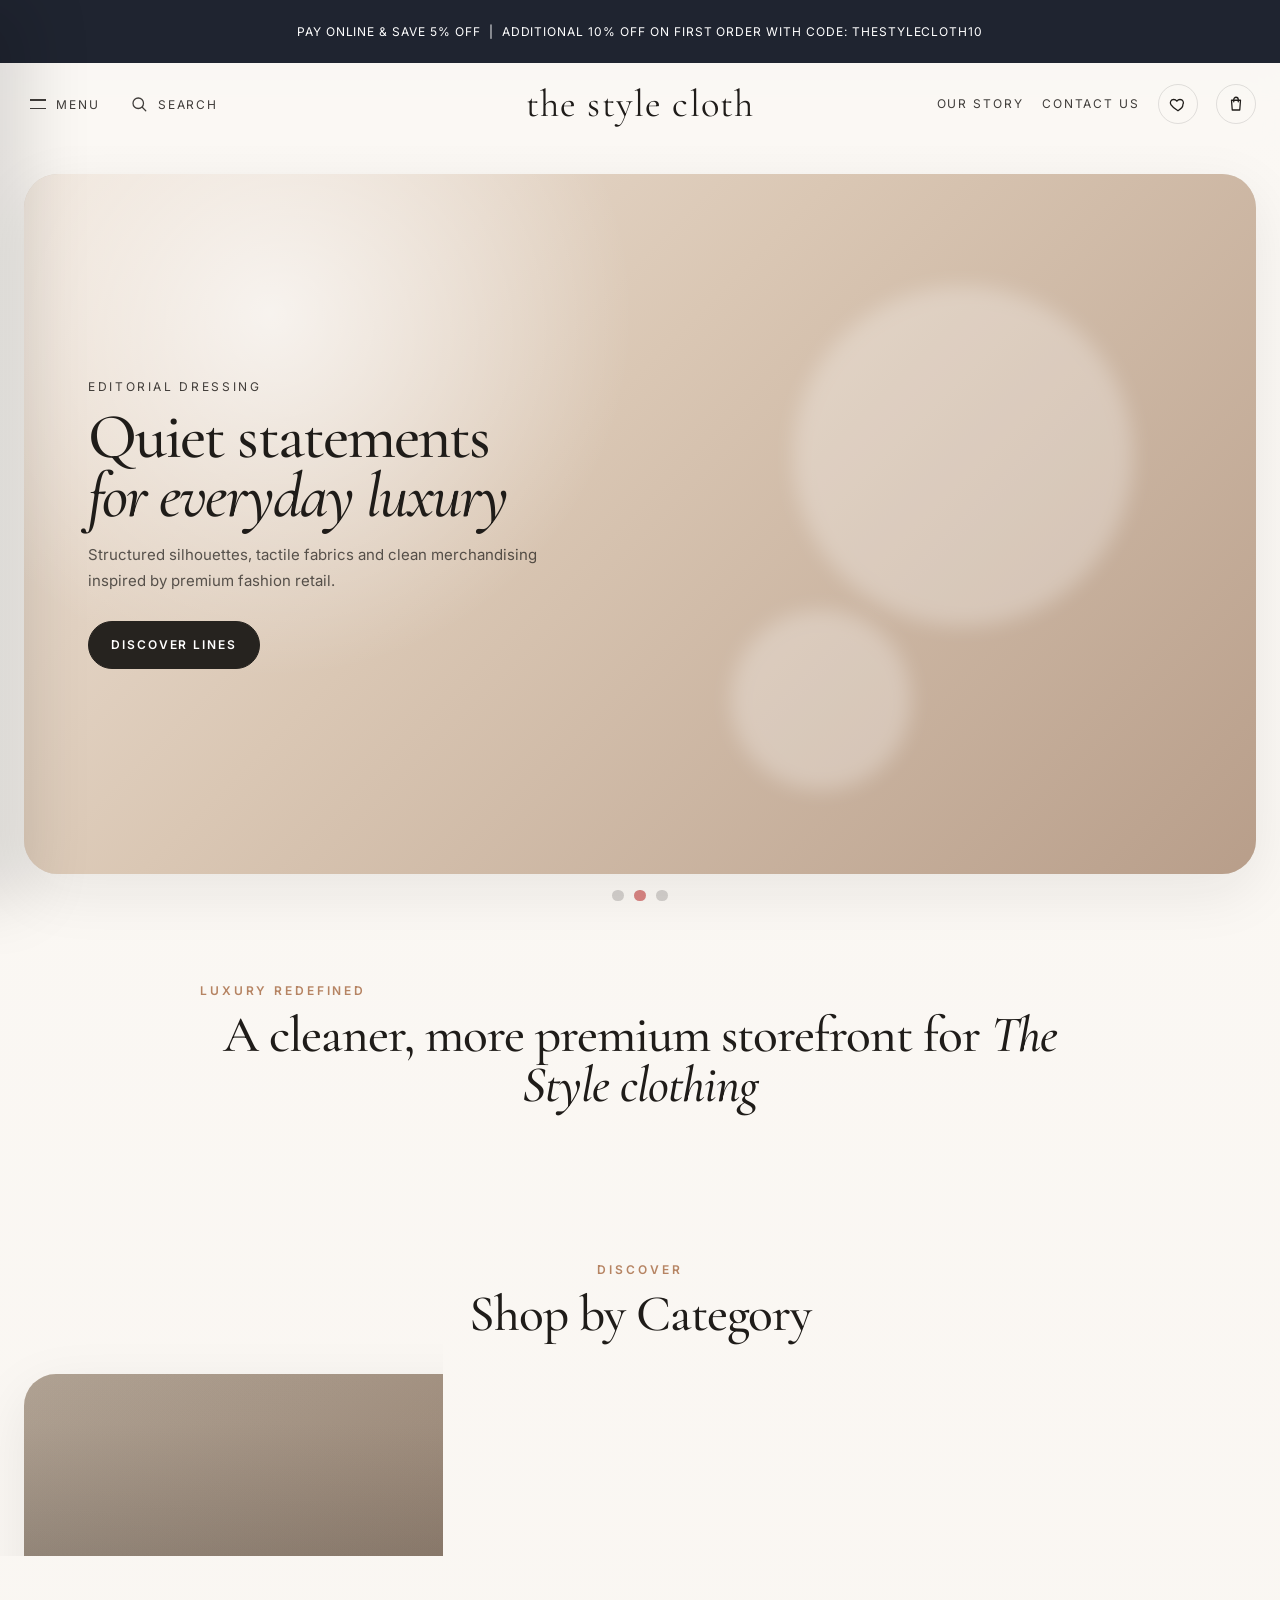
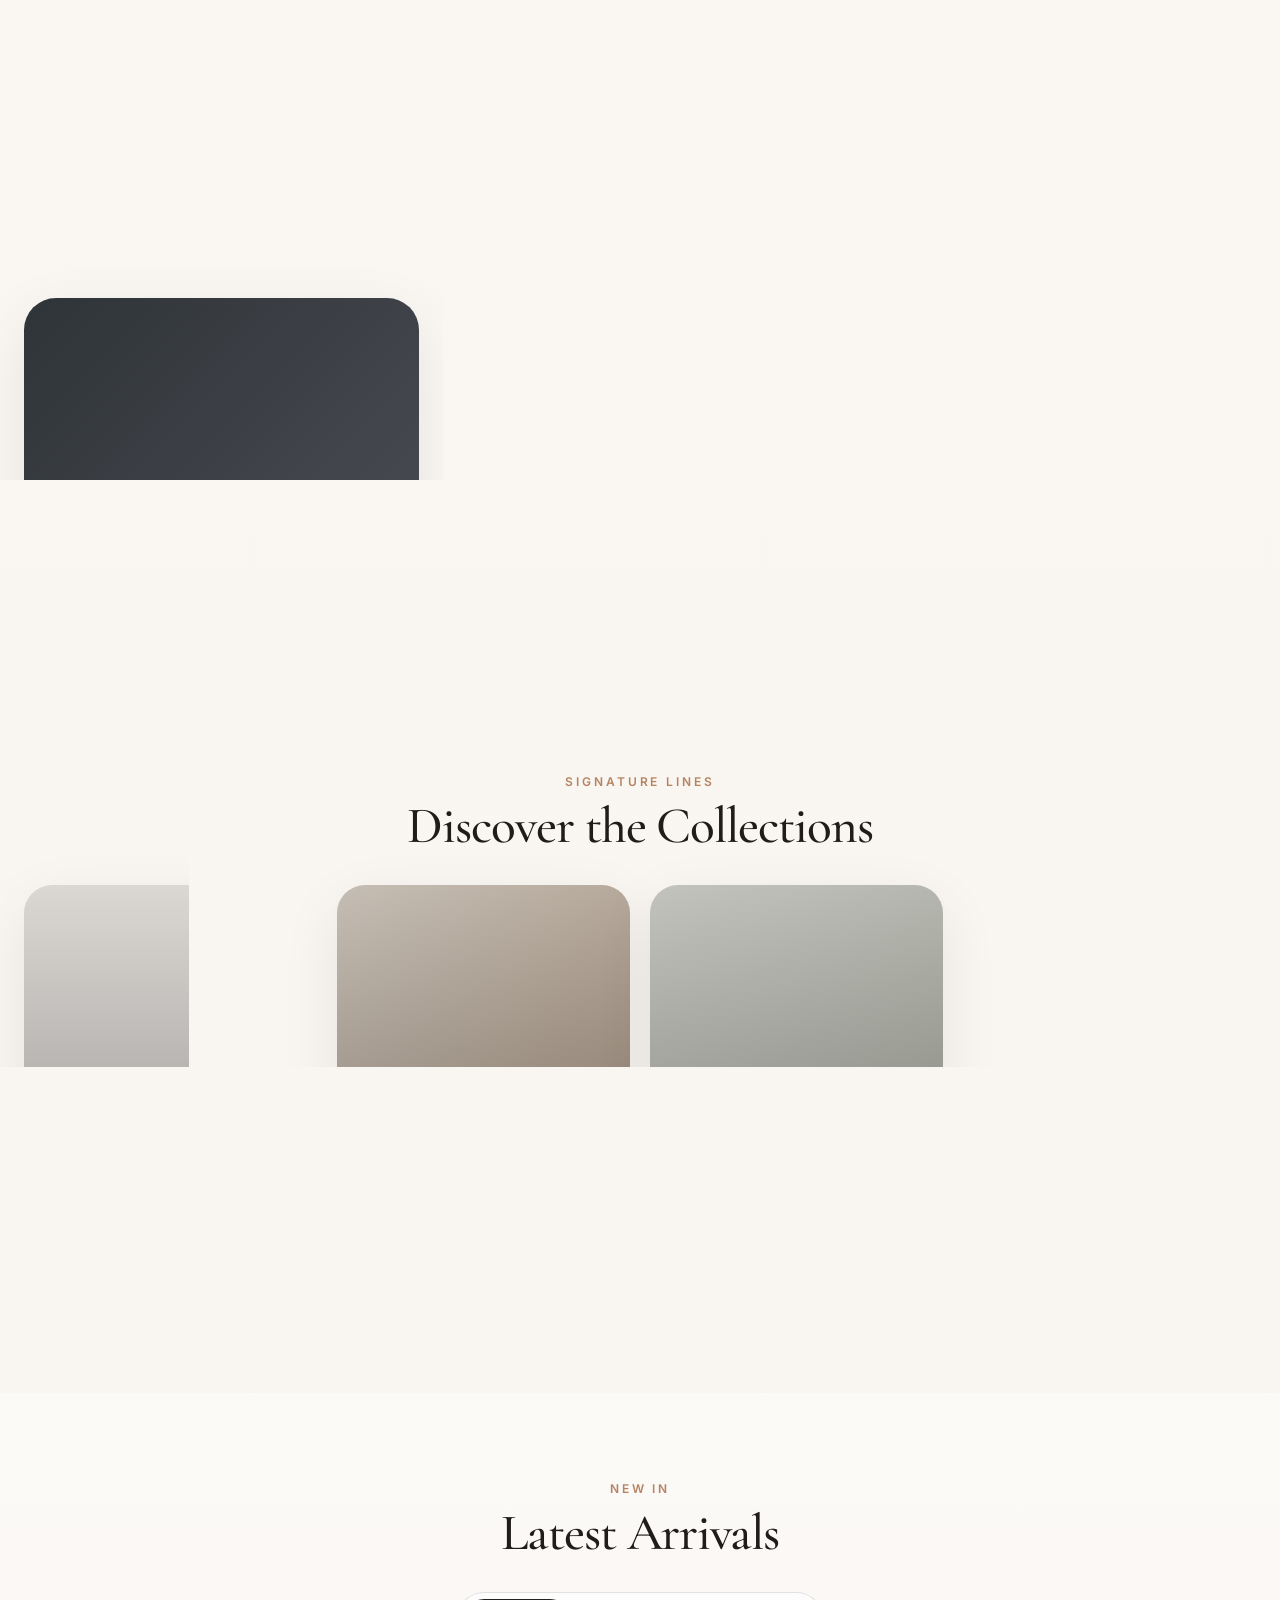
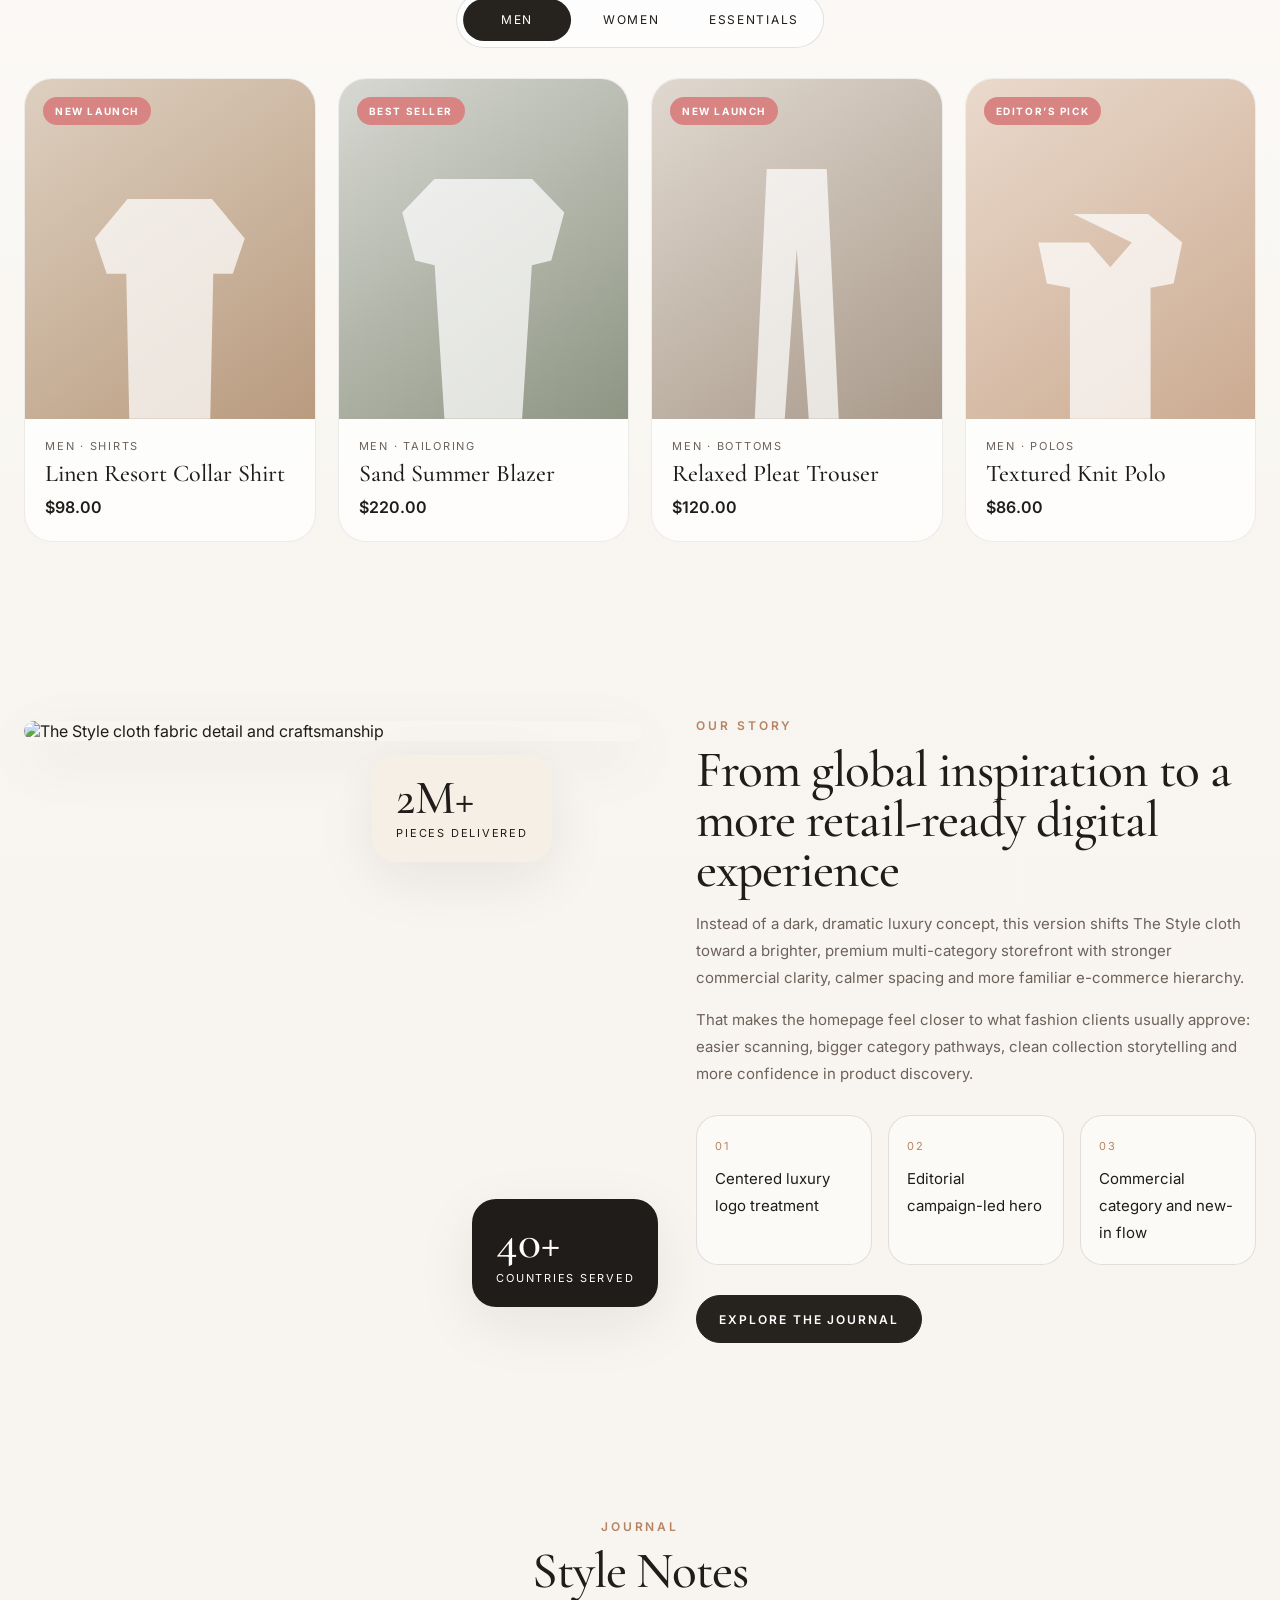
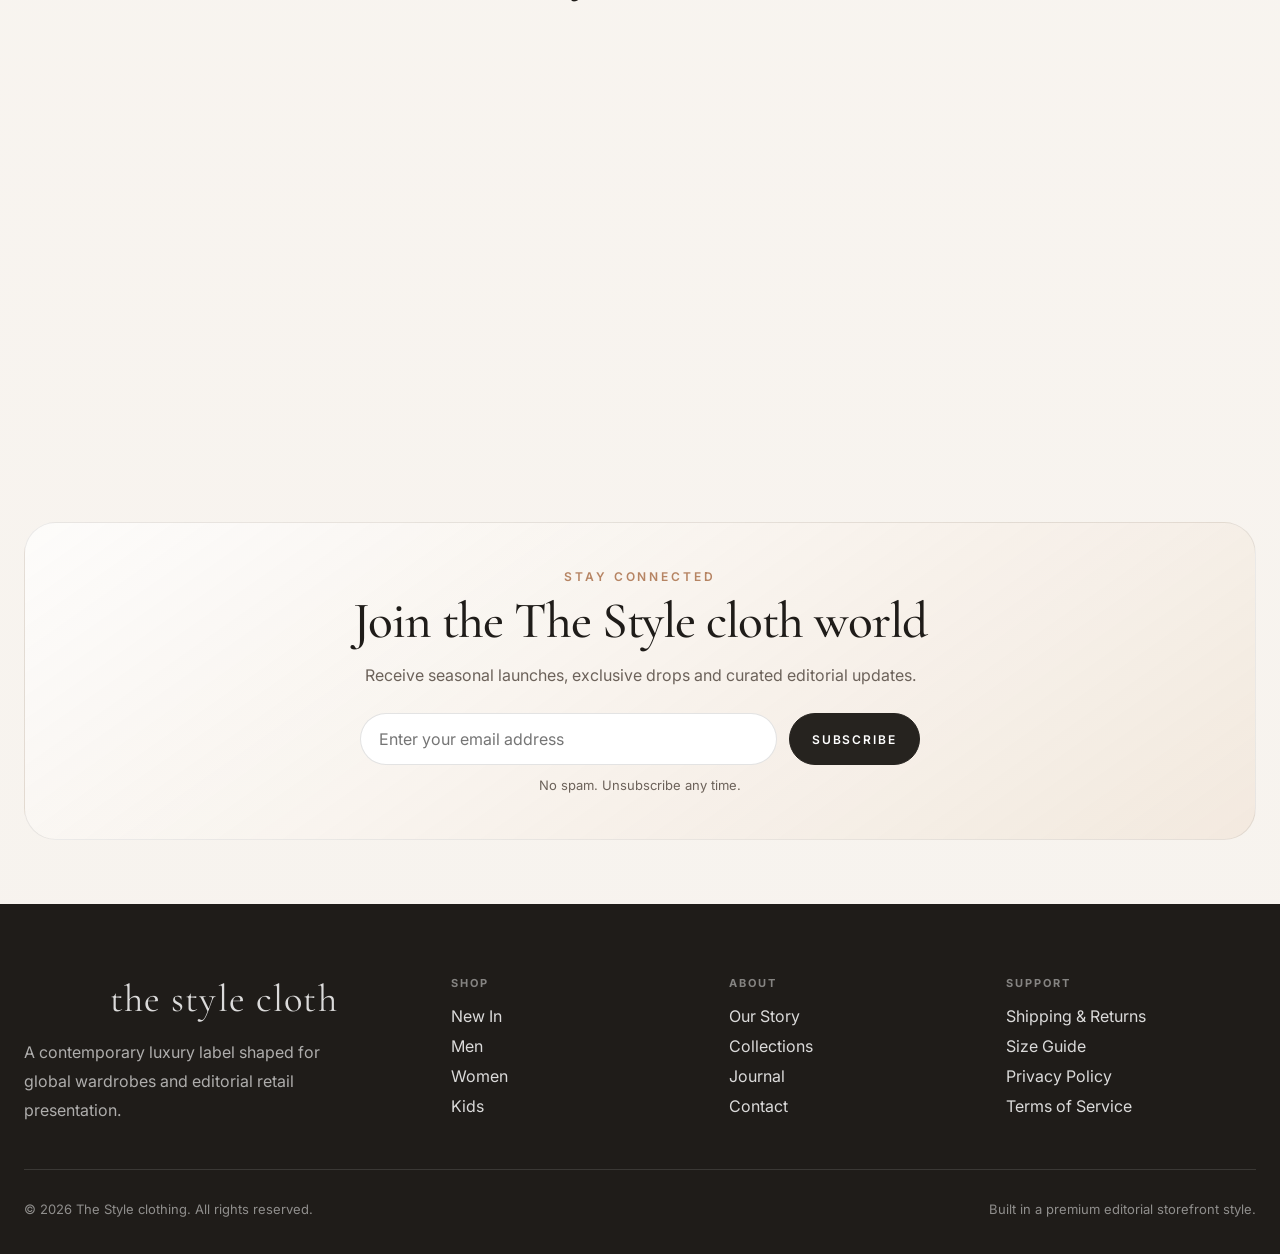
==== commit 77424900: "Update and rename clothing.html to index.html" ====
--- a/index.html
+++ b/index.html
@@ -1,388 +1,412 @@
 <!DOCTYPE html>
 <html lang="en">
 <head>
-<meta charset="UTF-8">
-<meta name="viewport" content="width=device-width, initial-scale=1.0">
-<title>Innovera — Digital Marketing</title>
-<link href="https://fonts.googleapis.com/css2?family=Space+Grotesk:wght@300;400;500;600;700&display=swap" rel="stylesheet">
-<link rel="stylesheet" href="digital.css">
+  <meta charset="UTF-8" />
+  <meta name="viewport" content="width=device-width, initial-scale=1.0" />
+  <meta name="description" content="The Style Cloth — contemporary luxury for modern wardrobes. Explore editorial collections for Men, Women, Kids and timeless essentials." />
+  <title>The Style Cloth | Contemporary Luxury</title>
+  <link rel="preconnect" href="https://fonts.googleapis.com" />
+  <link rel="preconnect" href="https://fonts.gstatic.com" crossorigin />
+  <link href="https://fonts.googleapis.com/css2?family=Cormorant+Garamond:wght@400;500;600&family=Inter:wght@300;400;500;600;700&display=swap" rel="stylesheet" />
+  <link rel="stylesheet" href="clothing.css" />
 </head>
 <body>
-
-<!-- NAV -->
-<nav class="nav">
-  <div class="nav-logo">Innovera</div>
-  <div class="nav-email">HELLO@INNOVERA.CO</div>
-  <div class="nav-links">
-    <a href="#services">SERVICES</a>
-    <a href="#cases">CASES</a>
-    <a href="#about">ABOUT</a>
-    <a href="#reviews">REVIEWS</a>
+  <div class="topbar">
+    <p>Pay Online &amp; Save 5% Off &nbsp;|&nbsp; Additional 10% Off on First Order with Code: THESTYLECLOTH10</p>
   </div>
-  <a href="#contact" class="nav-cta">GET A FREE AUDIT →</a>
-</nav>
-
-<!-- HERO -->
-<section class="hero" id="home">
-  <div class="hero-bg">
-    <div class="blob b1"></div>
-    <div class="blob b2"></div>
-    <div class="blob b3"></div>
-    <div class="blob b4"></div>
-    <div class="blob b5"></div>
-    <div class="blob b6"></div>
-  </div>
-  <div class="hero-content">
-    <div class="hero-left-text">
-      <h1>WE BUILD<br>SYSTEMS FOR<br>BETTER MARKETING</h1>
+
+  <header class="site-header" id="site-header">
+    <div class="header-inner container">
+      <div class="header-left desktop-only">
+        <button class="header-link menu-trigger" id="menu-trigger" aria-label="Open menu">
+          <span class="menu-icon"></span>
+          <span>Menu</span>
+        </button>
+        <button class="header-link" aria-label="Search">
+          <svg viewBox="0 0 24 24" aria-hidden="true"><circle cx="11" cy="11" r="7"></circle><line x1="16.65" y1="16.65" x2="21" y2="21"></line></svg>
+          <span>Search</span>
+        </button>
+      </div>
+
+      <div class="header-left mobile-only">
+        <button class="icon-btn" id="mobile-menu-trigger" aria-label="Open mobile menu">
+          <span class="hamburger-line"></span>
+          <span class="hamburger-line"></span>
+          <span class="hamburger-line"></span>
+        </button>
+      </div>
+
+      <a href="#hero" class="brand">the style cloth</a>
+
+      <div class="header-right desktop-only">
+        <a href="#story" class="header-link text-link">Our Story</a>
+        <a href="#contact" class="header-link text-link">Contact Us</a>
+        <button class="icon-btn" aria-label="Wishlist">
+          <svg viewBox="0 0 24 24" aria-hidden="true"><path d="M12 21s-7-4.35-9.5-8.28C.77 9.97 2.34 6 6.33 6c2.06 0 3.34 1.1 4.17 2.31C11.33 7.1 12.61 6 14.67 6c3.99 0 5.56 3.97 3.83 6.72C19 16.65 12 21 12 21Z"></path></svg>
+        </button>
+        <button class="icon-btn" aria-label="Bag">
+          <svg viewBox="0 0 24 24" aria-hidden="true"><path d="M6 7h12l-1 13H7L6 7Z"></path><path d="M9 9V6a3 3 0 0 1 6 0v3"></path></svg>
+        </button>
+      </div>
+
+      <div class="header-right mobile-only">
+        <button class="icon-btn" aria-label="Search">
+          <svg viewBox="0 0 24 24" aria-hidden="true"><circle cx="11" cy="11" r="7"></circle><line x1="16.65" y1="16.65" x2="21" y2="21"></line></svg>
+        </button>
+      </div>
     </div>
-    <div class="hero-smiley">
-      <div class="smiley-face">
-        <div class="smiley-eyes">
-          <span></span><span></span>
-        </div>
-        <div class="smiley-mouth"></div>
+  </header>
+
+  <aside class="side-panel" id="side-panel">
+    <div class="side-panel-inner">
+      <div class="panel-top">
+        <span class="panel-label">Navigate</span>
+        <button class="panel-close" id="panel-close" aria-label="Close menu">✕</button>
+      </div>
+      <nav class="panel-nav">
+        <a href="#categories">Shop Categories</a>
+        <a href="#brands">Featured Lines</a>
+        <a href="#new-in">New In</a>
+        <a href="#story">Our Story</a>
+        <a href="#journal">Journal</a>
+        <a href="#contact">Contact</a>
+      </nav>
+      <div class="panel-meta">
+        <p>Designed for refined everyday dressing with a quiet luxury point of view.</p>
       </div>
     </div>
-    <div class="hero-right-text">
-      <h1>FOR&nbsp;&nbsp;BUSINESSES<br>WANTING A<br>STABLE&nbsp;&nbsp;&nbsp;FLOW</h1>
+  </aside>
+  <div class="overlay" id="overlay"></div>
+
+  <main>
+    <section class="hero container" id="hero">
+      <div class="hero-slider" id="hero-slider">
+        <article class="hero-slide is-active" data-theme="light">
+          <img src="https://sspark.genspark.ai/cfimages?u1=ykCXzHkYqcm2xGdlgbOIloILbyCdaVj%2BR%2Flma088SNcm8ONQdpiVmMxXCteOIY4fwhsx0e9wD4Ot4PI%2B6xwHVXZo2zATUm76LgSkMU2EJRAGuyCsw2%2BsF%2F0fAlJxLKriNL63BIEnkQbaBME%2BBzyXQTC%2FsxHq6PPMGKWn6bZ4x4G4XEJGoE9TrKagbqoIdILWQbspa%2FcmZtCKEkjYvEK6q11zXvNR4KapKP0NiA96pwdyV%2BKvvodeJafdmIGJf6uSF5FsA1SDYQ%3D%3D&u2=L5%2FQFAuoxUKKsQXm&width=2560" alt="The Style cloth Spring Summer campaign" />
+          <div class="hero-gradient"></div>
+          <div class="hero-copy">
+            <p class="eyebrow">The Style Cloth</p>
+            <h1>New Season Launch<br /><span>Spring Summer ’26</span></h1>
+            <p class="hero-text">A softer, more editorial expression of The Style Cloth — elevated essentials, modern tailoring and relaxed luxury.</p>
+            <div class="hero-actions">
+              <a href="#new-in" class="btn btn-dark">Shop New In</a>
+              <a href="#categories" class="btn btn-light">Explore Categories</a>
+            </div>
+          </div>
+        </article>
+
+        <article class="hero-slide">
+          <div class="hero-art hero-art-warm">
+            <div class="hero-copy compact dark-copy">
+              <p class="eyebrow">Editorial Dressing</p>
+              <h2>Quiet statements<br /><span>for everyday luxury</span></h2>
+              <p class="hero-text">Structured silhouettes, tactile fabrics and clean merchandising inspired by premium fashion retail.</p>
+              <a href="#brands" class="btn btn-dark">Discover Lines</a>
+            </div>
+          </div>
+        </article>
+
+        <article class="hero-slide">
+          <img src="https://sspark.genspark.ai/cfimages?u1=UzgHyW%2Bgaw12%2Fz4fnXaoegFvTt6UasSkTVra0xLE75r3gwBQpWBttOuyyhv7%2Bx8CTw%2FjIfPHdbB1ug1EbTPqJFdpCUZuv0%2BvahbHllVC3wgJhFNq3y06qXacPQKJKHu6qk8P5g2xT9Vckl4KWCB61YSyVqKZXx5VMuACCx0wBZFIkArHvz6VXKkAD0%2BuNITojsLGlQpN6FTpEIk7jzgTVKVO%2Bb1dVn3a9pYK%2FDqxAwuJBaUkehc0yaL5tjQaPnD3upjzbGziddk%2FT2vAsKkWIfjock0xoVrNQFR9tjs80%2BZCKtAopGnmxW5sbLA%3D&u2=pcmXaZ3FLWobb2o%2F&width=2560" alt="The Style cloth tailored collection" />
+          <div class="hero-gradient soft"></div>
+          <div class="hero-copy right-copy">
+            <p class="eyebrow">Signature Edit</p>
+            <h2>Tailored, fluid,<br /><span>globally inspired</span></h2>
+            <p class="hero-text">From destination-ready layers to polished separates, this new direction makes the homepage feel more premium and commercially sharp.</p>
+            <a href="#story" class="btn btn-light">Read The Story</a>
+          </div>
+        </article>
+      </div>
+      <div class="hero-dots" id="hero-dots">
+        <button class="dot is-active" data-slide="0" aria-label="Go to slide 1"></button>
+        <button class="dot" data-slide="1" aria-label="Go to slide 2"></button>
+        <button class="dot" data-slide="2" aria-label="Go to slide 3"></button>
+      </div>
+    </section>
+
+    <section class="intro section-sm">
+      <div class="container intro-inner">
+        <p class="kicker">Luxury Redefined</p>
+        <h2 class="section-heading center">A cleaner, more premium storefront for <span>The Style clothing</span></h2>
+      </div>
+    </section>
+
+    <section class="categories section" id="categories">
+      <div class="container">
+        <div class="section-intro center">
+          <p class="kicker">Discover</p>
+          <h2 class="section-heading">Shop by Category</h2>
+        </div>
+
+        <div class="category-grid category-grid-main">
+          <a href="#new-in" class="category-card large tone-sand">
+            <div class="category-media category-photo-left"></div>
+            <div class="category-overlay"></div>
+            <div class="category-card-content">
+              <span class="category-caption">01</span>
+              <h3>Men</h3>
+              <p>Relaxed tailoring, polished shirting and understated wardrobe staples.</p>
+            </div>
+          </a>
+
+          <a href="#new-in" class="category-card large tone-rose">
+            <div class="category-media category-photo-right"></div>
+            <div class="category-overlay"></div>
+            <div class="category-card-content">
+              <span class="category-caption">02</span>
+              <h3>Women</h3>
+              <p>Fluid silhouettes, modern occasionwear and elevated essentials.</p>
+            </div>
+          </a>
+        </div>
+
+        <div class="category-grid category-grid-sub">
+          <a href="#new-in" class="category-card small tone-charcoal">
+            <div class="category-card-content bottom-right">
+              <span class="category-caption">03</span>
+              <h3>Kids</h3>
+            </div>
+          </a>
+          <a href="#brands" class="category-card small tone-ivory dark-text">
+            <div class="category-card-content bottom-right">
+              <span class="category-caption">04</span>
+              <h3>Essentials</h3>
+            </div>
+          </a>
+          <a href="#journal" class="category-card small tone-sage dark-text">
+            <div class="category-card-content bottom-right">
+              <span class="category-caption">05</span>
+              <h3>Resort</h3>
+            </div>
+          </a>
+        </div>
+      </div>
+    </section>
+
+    <section class="brands section" id="brands">
+      <div class="container">
+        <div class="section-intro center">
+          <p class="kicker">Signature Lines</p>
+          <h2 class="section-heading">Discover the Collections</h2>
+        </div>
+
+        <div class="brand-row">
+          <article class="brand-card brand-one">
+            <div class="brand-card-overlay"></div>
+            <div class="brand-card-content">
+              <p>Atelier</p>
+              <h3>Refined Occasion</h3>
+            </div>
+          </article>
+          <article class="brand-card brand-two">
+            <div class="brand-card-overlay"></div>
+            <div class="brand-card-content">
+              <p>Studio</p>
+              <h3>Soft Tailoring</h3>
+            </div>
+          </article>
+          <article class="brand-card brand-three">
+            <div class="brand-card-overlay"></div>
+            <div class="brand-card-content">
+              <p>Weekend</p>
+              <h3>Easy Linen</h3>
+            </div>
+          </article>
+          <article class="brand-card brand-four">
+            <div class="brand-card-overlay"></div>
+            <div class="brand-card-content">
+              <p>Travel</p>
+              <h3>Resort Edit</h3>
+            </div>
+          </article>
+        </div>
+      </div>
+    </section>
+
+    <section class="products section" id="new-in">
+      <div class="container">
+        <div class="section-intro center">
+          <p class="kicker">New In</p>
+          <h2 class="section-heading">Latest Arrivals</h2>
+        </div>
+
+        <div class="product-tabs" id="product-tabs">
+          <button class="tab-btn is-active" data-tab="men">Men</button>
+          <button class="tab-btn" data-tab="women">Women</button>
+          <button class="tab-btn" data-tab="essentials">Essentials</button>
+        </div>
+
+        <div class="tab-panel is-active" data-panel="men">
+          <div class="product-grid">
+            <article class="product-card">
+              <div class="product-image tone-card-1"><span class="badge">New Launch</span><div class="product-shape shirt"></div></div>
+              <div class="product-info"><p class="meta">Men · Shirts</p><h3>Linen Resort Collar Shirt</h3><p class="price">$98.00</p></div>
+            </article>
+            <article class="product-card">
+              <div class="product-image tone-card-2"><span class="badge">Best Seller</span><div class="product-shape blazer"></div></div>
+              <div class="product-info"><p class="meta">Men · Tailoring</p><h3>Sand Summer Blazer</h3><p class="price">$220.00</p></div>
+            </article>
+            <article class="product-card">
+              <div class="product-image tone-card-3"><span class="badge">New Launch</span><div class="product-shape trouser"></div></div>
+              <div class="product-info"><p class="meta">Men · Bottoms</p><h3>Relaxed Pleat Trouser</h3><p class="price">$120.00</p></div>
+            </article>
+            <article class="product-card">
+              <div class="product-image tone-card-4"><span class="badge">Editor’s Pick</span><div class="product-shape polo"></div></div>
+              <div class="product-info"><p class="meta">Men · Polos</p><h3>Textured Knit Polo</h3><p class="price">$86.00</p></div>
+            </article>
+          </div>
+        </div>
+
+        <div class="tab-panel" data-panel="women">
+          <div class="product-grid">
+            <article class="product-card">
+              <div class="product-image tone-card-5"><span class="badge">New Launch</span><div class="product-shape dress"></div></div>
+              <div class="product-info"><p class="meta">Women · Dresses</p><h3>Satin Column Midi Dress</h3><p class="price">$148.00</p></div>
+            </article>
+            <article class="product-card">
+              <div class="product-image tone-card-6"><span class="badge">Trending</span><div class="product-shape shirt"></div></div>
+              <div class="product-info"><p class="meta">Women · Shirts</p><h3>Ivory Draped Shirt</h3><p class="price">$92.00</p></div>
+            </article>
+            <article class="product-card">
+              <div class="product-image tone-card-7"><span class="badge">New Launch</span><div class="product-shape skirt"></div></div>
+              <div class="product-info"><p class="meta">Women · Skirts</p><h3>Pleated Rose Skirt</h3><p class="price">$108.00</p></div>
+            </article>
+            <article class="product-card">
+              <div class="product-image tone-card-8"><span class="badge">Editor’s Pick</span><div class="product-shape blazer"></div></div>
+              <div class="product-info"><p class="meta">Women · Tailoring</p><h3>Soft Sage Blazer</h3><p class="price">$210.00</p></div>
+            </article>
+          </div>
+        </div>
+
+        <div class="tab-panel" data-panel="essentials">
+          <div class="product-grid">
+            <article class="product-card">
+              <div class="product-image tone-card-9"><span class="badge">New Launch</span><div class="product-shape tote"></div></div>
+              <div class="product-info"><p class="meta">Accessories</p><h3>Canvas Weekend Tote</h3><p class="price">$74.00</p></div>
+            </article>
+            <article class="product-card">
+              <div class="product-image tone-card-10"><span class="badge">Best Seller</span><div class="product-shape sandal"></div></div>
+              <div class="product-info"><p class="meta">Footwear</p><h3>Minimal Leather Sandal</h3><p class="price">$132.00</p></div>
+            </article>
+            <article class="product-card">
+              <div class="product-image tone-card-11"><span class="badge">Editor’s Pick</span><div class="product-shape tote"></div></div>
+              <div class="product-info"><p class="meta">Travel</p><h3>Soft Utility Pouch</h3><p class="price">$48.00</p></div>
+            </article>
+            <article class="product-card">
+              <div class="product-image tone-card-12"><span class="badge">New Launch</span><div class="product-shape polo"></div></div>
+              <div class="product-info"><p class="meta">Lounge</p><h3>Fine Knit Layer Tee</h3><p class="price">$68.00</p></div>
+            </article>
+          </div>
+        </div>
+      </div>
+    </section>
+
+    <section class="story section" id="story">
+      <div class="container story-grid">
+        <div class="story-media">
+          <img src="https://sspark.genspark.ai/cfimages?u1=IXja5zKH0g4ZRyLOkerhcSHJl547SBGnrY7BOiLD%2B1xWPwT%2BFKhe%2BnnxR4yeezHNTzSb2XVcma0E4CBGxQsmL%2FwjR7DFQfDljCUzzXgllL8WRoKLTNiIdxa2q%2Bw%2FuXe2Gmh81LORQ%2BgR3jXTK2QCtLXfNRXxCyb0XW0%3D&u2=i7h6us6l0Ezvp6GD&width=2560" alt="The Style cloth fabric detail and craftsmanship" />
+          <div class="story-stat-card stat-dark">
+            <strong>40+</strong>
+            <span>Countries Served</span>
+          </div>
+          <div class="story-stat-card stat-light">
+            <strong>2M+</strong>
+            <span>Pieces Delivered</span>
+          </div>
+        </div>
+        <div class="story-copy">
+          <p class="kicker">Our Story</p>
+          <h2 class="section-heading">From global inspiration to a more retail-ready digital experience</h2>
+          <p>Instead of a dark, dramatic luxury concept, this version shifts The Style cloth toward a brighter, premium multi-category storefront with stronger commercial clarity, calmer spacing and more familiar e-commerce hierarchy.</p>
+          <p>That makes the homepage feel closer to what fashion clients usually approve: easier scanning, bigger category pathways, clean collection storytelling and more confidence in product discovery.</p>
+          <div class="story-points">
+            <div><span>01</span><p>Centered luxury logo treatment</p></div>
+            <div><span>02</span><p>Editorial campaign-led hero</p></div>
+            <div><span>03</span><p>Commercial category and new-in flow</p></div>
+          </div>
+          <a href="#journal" class="btn btn-dark">Explore The Journal</a>
+        </div>
+      </div>
+    </section>
+
+    <section class="journal section" id="journal">
+      <div class="container">
+        <div class="section-intro center">
+          <p class="kicker">Journal</p>
+          <h2 class="section-heading">Style Notes</h2>
+        </div>
+        <div class="journal-grid">
+          <article class="journal-card featured-journal">
+            <div class="journal-card-overlay"></div>
+            <div class="journal-card-content">
+              <p class="journal-tag">Campaign</p>
+              <h3>How to build a modern luxury homepage without over-designing it</h3>
+            </div>
+          </article>
+          <article class="journal-card muted-journal">
+            <div class="journal-card-content dark-copy">
+              <p class="journal-tag">Merchandising</p>
+              <h3>Why clearer category blocks improve conversion and client approval</h3>
+            </div>
+          </article>
+          <article class="journal-card sand-journal">
+            <div class="journal-card-content dark-copy">
+              <p class="journal-tag">Brand</p>
+              <h3>A quieter palette for premium positioning</h3>
+            </div>
+          </article>
+        </div>
+      </div>
+    </section>
+
+    <section class="newsletter section-sm">
+      <div class="container newsletter-box">
+        <p class="kicker">Stay Connected</p>
+        <h2 class="section-heading center">Join the The Style cloth world</h2>
+        <p class="newsletter-text">Receive seasonal launches, exclusive drops and curated editorial updates.</p>
+        <form class="newsletter-form" id="newsletter-form">
+          <input type="email" id="newsletter-email" placeholder="Enter your email address" required />
+          <button type="submit" class="btn btn-dark">Subscribe</button>
+        </form>
+        <p class="newsletter-note">No spam. Unsubscribe any time.</p>
+      </div>
+    </section>
+  </main>
+
+  <footer class="site-footer" id="contact">
+    <div class="container footer-grid">
+      <div>
+        <a href="#hero" class="brand footer-brand">The Style cloth</a>
+        <p class="footer-copy">A contemporary luxury label shaped for global wardrobes and editorial retail presentation.</p>
+      </div>
+      <div>
+        <h4>Shop</h4>
+        <a href="#new-in">New In</a>
+        <a href="#categories">Men</a>
+        <a href="#categories">Women</a>
+        <a href="#categories">Kids</a>
+      </div>
+      <div>
+        <h4>About</h4>
+        <a href="#story">Our Story</a>
+        <a href="#brands">Collections</a>
+        <a href="#journal">Journal</a>
+        <a href="#contact">Contact</a>
+      </div>
+      <div>
+        <h4>Support</h4>
+        <a href="#">Shipping &amp; Returns</a>
+        <a href="#">Size Guide</a>
+        <a href="#">Privacy Policy</a>
+        <a href="#">Terms of Service</a>
+      </div>
     </div>
-  </div>
-  <div class="hero-tagline">
-    <span>SYSTEM MARKETING,</span>
-    <span>WHICH BRINGS</span>
-    <span>CLIENTS</span>
-    <span>INTO YOUR BUSINESS</span>
-  </div>
-  <div class="hero-wordmark">Innovera</div>
-</section>
-
-<!-- PROBLEM SECTION -->
-<section class="problem" id="problem">
-  <div class="problem-heading">
-    <h2>DOES YOUR<br><span class="pink">MARKETING</span> LOOK<br>LIKE THIS?</h2>
-  </div>
-  <div class="cards-container">
-    <div class="prob-card card-black" style="transform: rotate(-8deg) translateY(20px)">
-      <div class="card-icon grid-icon">
-        <div class="grid-dots"></div>
-      </div>
-      <div class="card-body">
-        <h3>BUDGETS ARE GROWING, BUT EFFICIENCY IS FALLING</h3>
-        <p>The sky is collapsing, but you are not achieving ROI</p>
-      </div>
+    <div class="footer-bottom container">
+      <p>© 2026 The Style clothing. All rights reserved.</p>
+      <p>Built in a premium editorial storefront style.</p>
     </div>
-    <div class="prob-card card-yellow" style="transform: rotate(-2deg) translateY(40px)">
-      <div class="card-icon">
-        <span class="card-q">?</span>
-      </div>
-      <div class="card-body">
-        <h3>ADVERTISING WORKS, BUT THERE ARE NO CUSTOMERS</h3>
-        <p>Data is distributed across various platforms — daily analytics</p>
-      </div>
-    </div>
-    <div class="prob-card card-pink" style="transform: rotate(5deg) translateY(10px)">
-      <div class="card-icon x-icon">✕</div>
-      <div class="card-body">
-        <h3>ADVERTISING SPEND WITH ZERO MEASURABLE RESULTS</h3>
-        <p>You're spending but not seeing any real growth</p>
-      </div>
-    </div>
-    <div class="prob-card card-black" style="transform: rotate(3deg) translateY(30px)">
-      <div class="card-icon sad-icon">
-        <div class="sad-face"></div>
-      </div>
-      <div class="card-body">
-        <h3>THERE IS NO ONE PERSON RESPONSIBLE FOR THE RESULT</h3>
-        <p>The owner or CEO is forced to "put out fires" on their own.</p>
-      </div>
-    </div>
-  </div>
-</section>
-
-<!-- SOLUTION SECTION -->
-<section class="solution" id="services">
-  <div class="solution-left">
-    <p class="section-label">OUR APPROACH</p>
-    <h2>OUR SOLUTION IS<br>TURNKEY SYSTEM<br>MARKETING</h2>
-    <p class="solution-desc">Forget about marketing chaos. We are creating a single system, where the aim canal works for the whole purpose — the growth of your business.</p>
-    <a href="#contact" class="btn-pink">GET A FREE AUDIT →</a>
-  </div>
-  <div class="solution-right">
-    <div class="step">
-      <span class="step-num">01</span>
-      <p class="step-desc">You get a vision of what and how you need to do to grow.</p>
-      <a href="#" class="step-title pink">AUDIT AND STRATEGY <span>↗</span></a>
-    </div>
-    <div class="step">
-      <span class="step-num">02</span>
-      <p class="step-desc">We develop architecture: channels, content, CRM, analytics.</p>
-      <a href="#" class="step-title pink">CONSTRUCTION OF THE SYSTEM <span>↗</span></a>
-    </div>
-    <div class="step">
-      <span class="step-num">03</span>
-      <p class="step-desc">We are launching performance marketing, content, and communications.</p>
-      <a href="#" class="step-title pink">LAUNCH AND OPTIMIZATION <span>↗</span></a>
-    </div>
-    <div class="step">
-      <span class="step-num">04</span>
-      <p class="step-desc">We measure, report, and scale ROI.</p>
-      <a href="#" class="step-title pink">ANALYTICS AND SCALING <span>↗</span></a>
-    </div>
-  </div>
-</section>
-
-<!-- RESULTS SECTION -->
-<section class="results" id="cases">
-  <div class="results-header">
-    <div>
-      <h2 class="results-title">Results</h2>
-      <p class="results-sub">REAL RESULTS THAT SPEAK FOR THEMSELVES</p>
-    </div>
-    <div class="results-smiley">
-      <div class="smiley-yellow">
-        <span></span><span></span>
-      </div>
-    </div>
-  </div>
-  <div class="results-headline">
-    <p>WE HELP <span class="pink">B2B</span> COMPANIES GET CUSTOMERS, INCREASE ROI,<br>AND SCALE <span class="pink">MARKETING.</span> SEE OUR <span class="pink">RESULTS BELOW.</span></p>
-  </div>
-  <div class="results-nav">
-    <button class="nav-arrow">←</button>
-    <button class="nav-arrow">→</button>
-  </div>
-  <div class="cases-grid">
-    <div class="case-card">
-      <h4>MANUFACTURING COMPANY "TECHSTEEL"</h4>
-      <p><strong>Problem:</strong> $5K/month on ads with no results.</p>
-      <p><strong>Result:</strong> +78% leads, stronger brand, 12-month retainer.</p>
-      <p><strong>What we did:</strong> audit → strategy → Google Ads + LinkedIn → CRM analytics.</p>
-      <a href="#" class="watch-more">watch more →</a>
-    </div>
-    <div class="case-card">
-      <h4>DATA-DRIVEN SOFTWARE SOLUTIONS</h4>
-      <p><strong>Problem:</strong> There is no lead flow for the SaaS product.</p>
-      <p><strong>What we did:</strong> built a funnel: content + LinkedIn + email nurture.</p>
-      <p><strong>Result:</strong> 120+ qualified leads/month. Lead cost ↓ by 58%. 4 new contracts within 2 months.</p>
-      <a href="#" class="watch-more">watch more →</a>
-    </div>
-    <div class="case-card">
-      <h4>PROCONSULT BUSINESS ADVISORY</h4>
-      <p><strong>Problem:</strong> advertising didn't work, there was no analytics.</p>
-      <p><strong>What we did:</strong> full digital strategy, SEO + Google Ads + CRM integration.</p>
-      <p><strong>Result:</strong> +78% applications in 2 months. Brand awareness increased. Client switched to 12-month retainer.</p>
-      <a href="#" class="watch-more">watch more →</a>
-    </div>
-    <div class="case-card case-pink">
-      <h4>EDUCATIONAL PLATFORM "SKILLPRO ACADEMY"</h4>
-      <p>Irregular requests from corporate clients, lack of strategy.</p>
-      <p>Developed positioning for B2B. Launched LinkedIn Ads.</p>
-      <p>+220% corporate applications in 4 months. CPA ↓ by 47%.</p>
-      <a href="#" class="watch-more">watch more →</a>
-    </div>
-  </div>
-</section>
-
-<!-- TRUST SECTION -->
-<section class="trust" id="about">
-  <h2 class="trust-title">THEY <span class="pink">TRUST US</span></h2>
-  <div class="logos-grid">
-    <div class="logo-item">fiserv.</div>
-    <div class="logo-item">HubSpot</div>
-    <div class="logo-item">Klarna.</div>
-    <div class="logo-item">GOLD&GREEN</div>
-    <div class="logo-item">LILY LOLO</div>
-    <div class="logo-item">Carrefour</div>
-    <div class="logo-item">MONTEZUMA'S</div>
-    <div class="logo-item">lightlife</div>
-    <div class="logo-item">Unsplash</div>
-    <div class="logo-item">4moms</div>
-  </div>
-</section>
-
-<!-- GROW WITH US -->
-<section class="grow" id="grow">
-  <div class="grow-left">
-    <h2>GROW<span class="dot-circle">•</span></h2>
-    <h2 class="pink">WITH US</h2>
-    <p>From a free audit<br>to scalable marketing.</p>
-    <a href="#contact" class="btn-pink-outline">REQUEST AN AUDIT →</a>
-  </div>
-  <div class="grow-right">
-    <a href="#" class="grow-item">
-      <span class="grow-icon">☺</span>
-      <span class="grow-label pink">AUDIT AND STRATEGY</span>
-      <span class="grow-arrow">→</span>
-    </a>
-    <a href="#" class="grow-item">
-      <span class="grow-label pink">OPTIMIZATION</span>
-      <span class="grow-arrow">→</span>
-      <span class="grow-icon-right">✳</span>
-    </a>
-    <a href="#" class="grow-item">
-      <span class="grow-icon">⬡</span>
-      <span class="grow-label pink">STRATEGY</span>
-    </a>
-    <a href="#" class="grow-item">
-      <span class="grow-label pink">LAUNCHING</span>
-      <span class="grow-arrow">→</span>
-      <span class="grow-icon-right">↗</span>
-    </a>
-  </div>
-</section>
-
-<!-- ABOUT TEAM -->
-<section class="team" id="team">
-  <div class="team-header">
-    <h2>A RESULTS-DRIVEN<br><span class="pink">MARKETING TEAM</span></h2>
-    <a href="#contact" class="btn-dark">MY WORK →</a>
-  </div>
-  <div class="team-grid">
-    <div class="team-member">
-      <div class="member-photo">
-        <div class="photo-placeholder">
-          <div class="avatar-icon">👤</div>
-        </div>
-        <p class="member-name">OLEKSANDR P.</p>
-        <p class="member-role">CO-STRATEGIST</p>
-      </div>
-    </div>
-    <div class="team-member">
-      <div class="member-photo">
-        <div class="photo-placeholder">
-          <div class="avatar-icon">👤</div>
-        </div>
-        <p class="member-name">DMYTRO S.</p>
-        <p class="member-role">CO-STRATEGIST</p>
-      </div>
-    </div>
-    <div class="team-desc">
-      <p>We are a team of strategists, analysts, creators, and performance marketers. We have been helping B2B companies achieve real marketing outcomes since 2019.</p>
-    </div>
-  </div>
-  <div class="team-stats">
-    <div class="stat">
-      <span class="stat-num">7+</span>
-      <span class="stat-label">Years of experience in B2B marketing</span>
-    </div>
-    <div class="stat">
-      <span class="stat-num">50+</span>
-      <span class="stat-label">Systematic marketing for B2B clients</span>
-    </div>
-    <div class="stat">
-      <span class="stat-num">120%</span>
-      <span class="stat-label">Average ROI increase for our clients</span>
-    </div>
-  </div>
-  <div class="results-speak">
-    <h2>RESULTS THAT SPEAK<br>FOR <span class="pink">THEMSELVES</span></h2>
-  </div>
-  <div class="industry-grid">
-    <div class="industry-card">
-      <h4 class="pink">SAAS COMPANY (SAAS)</h4>
-      <p>We help SaaS companies build lead funnels that convert qualified prospects into monthly contracts within 60 days.</p>
-    </div>
-    <div class="industry-card">
-      <h4 class="pink">B2B MANUFACTURING</h4>
-      <p>From zero digital presence to inbound pipeline. We build multichannel systems tailored to industrial buyers.</p>
-    </div>
-    <div class="industry-card">
-      <h4 class="pink">CONSULTING</h4>
-      <p>Positioning, thought leadership, and LinkedIn authority — everything a consulting firm needs to stand out.</p>
-    </div>
-  </div>
-</section>
-
-<!-- REVIEWS -->
-<section class="reviews" id="reviews">
-  <h2 class="reviews-title">READY TO SCALE YOUR<br><span class="pink">B2B MARKETING?</span></h2>
-  <div class="reviews-grid">
-    <div class="review-card">
-      <div class="review-stars">★★★★★</div>
-      <p class="review-text">"Innovera completely transformed our marketing pipeline. Within 3 months we had 2x the qualified leads at half the cost per acquisition."</p>
-      <div class="review-author">
-        <span class="author-name">— Michael R.</span>
-        <span class="author-role">CEO, TechSteel Group</span>
-      </div>
-    </div>
-    <div class="review-card">
-      <div class="review-stars">★★★★★</div>
-      <p class="review-text">"Finally a marketing partner that understands B2B. They didn't just run ads — they built us a system that generates leads on autopilot."</p>
-      <div class="review-author">
-        <span class="author-name">— Sarah M.</span>
-        <span class="author-role">CMO, DataBridge Software</span>
-      </div>
-    </div>
-    <div class="review-card">
-      <div class="review-stars">★★★★★</div>
-      <p class="review-text">"The audit alone was eye-opening. We didn't realize how much budget we were wasting. Innovera fixed that and delivered real ROI within 60 days."</p>
-      <div class="review-author">
-        <span class="author-name">— David K.</span>
-        <span class="author-role">Founder, ProConsult Advisory</span>
-      </div>
-    </div>
-  </div>
-</section>
-
-<!-- CTA / CONTACT -->
-<section class="contact" id="contact">
-  <div class="contact-inner">
-    <h2>LET'S BUILD YOUR<br><span class="pink">MARKETING SYSTEM</span></h2>
-    <p>Get a free audit and discover exactly what's holding your marketing back.</p>
-    <form class="contact-form" id="contactForm">
-      <div class="form-row">
-       <input type="text" name="name" placeholder="Your Name" required>
-       <input type="email" name="email" placeholder="Email Address" required>
-      </div>
-      <div class="form-row">
-       <input type="text" name="company" placeholder="Company Name">
-       <input type="text" name="website" placeholder="Website URL">
-      </div>
-       <textarea name="message" placeholder="Tell us about your marketing challenges..." rows="4"></textarea>
-       <button type="submit" class="btn-submit">SUBMIT →</button>
-   </form>
-  </div>
-</section>
-
-<!-- FOOTER -->
-<footer class="footer">
-  <div class="footer-top">
-    <div class="footer-brand">
-      <div class="footer-logo">Innovera</div>
-      <p class="footer-tagline">System Marketing, Which Brings Clients Into Your Business</p>
-    </div>
-    <div class="footer-nav">
-      <div class="footer-col">
-        <h5>SERVICES</h5>
-        <a href="#">Audit & Strategy</a>
-        <a href="#">System Construction</a>
-        <a href="#">Launch & Optimization</a>
-        <a href="#">Analytics & Scaling</a>
-      </div>
-      <div class="footer-col">
-        <h5>COMPANY</h5>
-        <a href="#">About Us</a>
-        <a href="#">Case Studies</a>
-        <a href="#">Reviews</a>
-        <a href="#">Blog</a>
-      </div>
-      <div class="footer-col">
-        <h5>CONTACT</h5>
-        <a href="mailto:hello@innovera.co">hello@innovera.co</a>
-        <a href="#">LinkedIn</a>
-        <a href="#">Instagram</a>
-        <a href="#">Telegram</a>
-      </div>
-    </div>
-  </div>
-  <div class="footer-wordmark">Innovera</div>
-  <div class="footer-bottom">
-    <span>© 2025 Innovera Digital Marketing. All rights reserved.</span>
-    <span>Privacy Policy</span>
-  </div>
-</footer>
-
-<script src="digital.js"></script>
+  </footer>
+
+  <script src="clothing.js"></script>
 </body>
 </html>
--- a/clothing.css
+++ b/clothing.css
@@ -0,0 +1,874 @@
+:root {
+  --bg: #f7f3ee;
+  --surface: #fffdf9;
+  --surface-2: #efe7dd;
+  --text: #1f1c19;
+  --muted: #6c625a;
+  --line: rgba(31, 28, 25, 0.12);
+  --accent: #b68463;
+  --accent-soft: #d9b79c;
+  --charcoal: #26231f;
+  --sage: #b9c1b4;
+  --rose: #cfb2a6;
+  --sand: #d9c7b3;
+  --radius-lg: 32px;
+  --radius-md: 24px;
+  --radius-sm: 16px;
+  --shadow: 0 18px 60px rgba(31, 28, 25, 0.08);
+  --container: min(1280px, calc(100% - 48px));
+  --serif: 'Cormorant Garamond', serif;
+  --sans: 'Inter', sans-serif;
+  --speed: 280ms ease;
+}
+
+* { box-sizing: border-box; }
+html { scroll-behavior: smooth; }
+body {
+  margin: 0;
+  font-family: var(--sans);
+  background: linear-gradient(180deg, #fbf8f4 0%, var(--bg) 100%);
+  color: var(--text);
+  -webkit-font-smoothing: antialiased;
+  overflow-x: hidden;
+}
+img { display: block; width: 100%; }
+a { color: inherit; text-decoration: none; }
+button, input { font: inherit; }
+button { background: none; border: 0; cursor: pointer; }
+
+.container { width: var(--container); margin: 0 auto; }
+.section { padding: 88px 0; }
+.section-sm { padding: 64px 0; }
+.center { text-align: center; }
+.desktop-only { display: flex; }
+.mobile-only { display: none; }
+
+.kicker {
+  margin: 0 0 12px;
+  text-transform: uppercase;
+  letter-spacing: 0.24em;
+  font-size: 12px;
+  font-weight: 600;
+  color: var(--accent);
+}
+
+.section-heading {
+  margin: 0;
+  font-family: var(--serif);
+  font-size: clamp(2.2rem, 4vw, 4rem);
+  line-height: 0.98;
+  font-weight: 500;
+  letter-spacing: -0.02em;
+}
+
+.section-heading span { font-style: italic; }
+.section-intro { margin-bottom: 34px; }
+
+.topbar {
+  background: #1f2430;
+  color: #fff;
+  text-align: center;
+  padding: 12px 16px;
+  font-size: 12px;
+  letter-spacing: 0.08em;
+  text-transform: uppercase;
+}
+
+.site-header {
+  position: sticky;
+  top: 0;
+  z-index: 50;
+  backdrop-filter: blur(16px);
+  background: rgba(251, 248, 244, 0.82);
+  border-bottom: 1px solid transparent;
+  transition: var(--speed);
+}
+.site-header.scrolled { border-bottom-color: var(--line); box-shadow: 0 10px 30px rgba(0,0,0,0.04); }
+
+.header-inner {
+  min-height: 82px;
+  display: grid;
+  grid-template-columns: 1fr auto 1fr;
+  align-items: center;
+  gap: 20px;
+}
+
+.header-left, .header-right {
+  align-items: center;
+  gap: 18px;
+}
+.header-left { justify-content: flex-start; }
+.header-right { justify-content: flex-end; }
+
+.header-link {
+  display: inline-flex;
+  align-items: center;
+  gap: 10px;
+  font-size: 12px;
+  text-transform: uppercase;
+  letter-spacing: 0.16em;
+  color: var(--text);
+  opacity: 0.85;
+  transition: var(--speed);
+}
+.header-link:hover, .icon-btn:hover { opacity: 1; transform: translateY(-1px); }
+.header-link svg, .icon-btn svg {
+  width: 18px;
+  height: 18px;
+  fill: none;
+  stroke: currentColor;
+  stroke-width: 1.7;
+  stroke-linecap: round;
+  stroke-linejoin: round;
+}
+.text-link { border-bottom: 1px solid transparent; }
+.text-link:hover { border-color: currentColor; }
+
+.brand {
+  font-family: var(--serif);
+  font-size: clamp(2rem, 3vw, 2.6rem);
+  letter-spacing: 0.03em;
+  text-transform: lowercase;
+  text-align: center;
+}
+
+.icon-btn {
+  width: 40px;
+  height: 40px;
+  display: inline-flex;
+  align-items: center;
+  justify-content: center;
+  border: 1px solid var(--line);
+  border-radius: 999px;
+  color: var(--text);
+  transition: var(--speed);
+}
+
+.menu-icon {
+  width: 16px;
+  height: 10px;
+  position: relative;
+  display: inline-block;
+}
+.menu-icon::before, .menu-icon::after {
+  content: '';
+  position: absolute;
+  left: 0;
+  width: 100%;
+  height: 1.5px;
+  background: currentColor;
+}
+.menu-icon::before { top: 0; }
+.menu-icon::after { bottom: 0; }
+
+.hamburger-line {
+  width: 18px;
+  height: 1.7px;
+  border-radius: 999px;
+  background: currentColor;
+  display: block;
+}
+.mobile-only .icon-btn { gap: 3px; flex-direction: column; }
+
+.side-panel {
+  position: fixed;
+  top: 0;
+  left: 0;
+  width: min(420px, 92vw);
+  height: 100vh;
+  background: var(--surface);
+  box-shadow: 30px 0 60px rgba(0,0,0,0.12);
+  transform: translateX(-100%);
+  transition: transform 360ms ease;
+  z-index: 70;
+}
+.side-panel.open { transform: translateX(0); }
+.side-panel-inner {
+  padding: 34px 28px;
+  display: flex;
+  flex-direction: column;
+  height: 100%;
+}
+.panel-top {
+  display: flex;
+  align-items: center;
+  justify-content: space-between;
+  margin-bottom: 36px;
+}
+.panel-label {
+  font-size: 12px;
+  text-transform: uppercase;
+  letter-spacing: 0.18em;
+  color: var(--muted);
+}
+.panel-close {
+  width: 40px;
+  height: 40px;
+  border: 1px solid var(--line);
+  border-radius: 999px;
+}
+.panel-nav {
+  display: grid;
+  gap: 20px;
+}
+.panel-nav a {
+  font-family: var(--serif);
+  font-size: clamp(1.8rem, 5vw, 2.6rem);
+  line-height: 1;
+  padding-bottom: 14px;
+  border-bottom: 1px solid var(--line);
+}
+.panel-meta {
+  margin-top: auto;
+  color: var(--muted);
+  max-width: 280px;
+  line-height: 1.7;
+}
+.overlay {
+  position: fixed;
+  inset: 0;
+  background: rgba(20, 16, 12, 0.42);
+  opacity: 0;
+  pointer-events: none;
+  transition: var(--speed);
+  z-index: 65;
+}
+.overlay.open { opacity: 1; pointer-events: auto; }
+
+.hero {
+  padding-top: 28px;
+  padding-bottom: 18px;
+}
+.hero-slider {
+  position: relative;
+  min-height: 700px;
+  border-radius: 34px;
+  overflow: hidden;
+  box-shadow: var(--shadow);
+  background: #ddd3c9;
+}
+.hero-slide {
+  position: absolute;
+  inset: 0;
+  opacity: 0;
+  visibility: hidden;
+  transition: opacity 500ms ease, visibility 500ms ease;
+}
+.hero-slide.is-active {
+  opacity: 1;
+  visibility: visible;
+}
+.hero-slide > img, .hero-art {
+  width: 100%;
+  height: 100%;
+  object-fit: cover;
+}
+.hero-gradient {
+  position: absolute;
+  inset: 0;
+  background: linear-gradient(90deg, rgba(18, 17, 16, 0.65) 0%, rgba(18,17,16,0.18) 62%, rgba(18,17,16,0.06) 100%);
+}
+.hero-gradient.soft {
+  background: linear-gradient(90deg, rgba(18, 17, 16, 0.22) 0%, rgba(18,17,16,0.08) 56%, rgba(18,17,16,0.3) 100%);
+}
+.hero-art {
+  display: flex;
+  align-items: center;
+  background:
+    radial-gradient(circle at 20% 20%, rgba(255,255,255,0.7), transparent 32%),
+    linear-gradient(135deg, #efe4d9 0%, #dac7b4 42%, #b89e8a 100%);
+}
+.hero-art-warm::before,
+.hero-art-warm::after {
+  content: '';
+  position: absolute;
+  border-radius: 999px;
+  background: rgba(255,255,255,0.28);
+  filter: blur(10px);
+}
+.hero-art-warm::before { width: 340px; height: 340px; right: 10%; top: 16%; }
+.hero-art-warm::after { width: 180px; height: 180px; right: 28%; bottom: 12%; }
+
+.hero-copy {
+  position: absolute;
+  left: 64px;
+  bottom: 58px;
+  z-index: 2;
+  max-width: 540px;
+  color: #fff;
+}
+.hero-copy.right-copy { left: auto; right: 64px; max-width: 460px; }
+.hero-copy.compact { position: relative; left: 64px; bottom: auto; color: var(--text); max-width: 520px; }
+.dark-copy { color: var(--text); }
+.hero-copy h1, .hero-copy h2 {
+  margin: 0 0 16px;
+  font-family: var(--serif);
+  font-size: clamp(3rem, 6vw, 5.6rem);
+  line-height: 0.92;
+  font-weight: 500;
+  letter-spacing: -0.03em;
+}
+.hero-copy h2 { font-size: clamp(2.8rem, 5vw, 4.8rem); }
+.hero-copy span { font-style: italic; }
+.hero-text {
+  margin: 0 0 26px;
+  max-width: 460px;
+  line-height: 1.75;
+  font-size: 15px;
+  color: rgba(255,255,255,0.86);
+}
+.dark-copy .hero-text { color: rgba(31, 28, 25, 0.72); }
+.eyebrow {
+  margin: 0 0 14px;
+  font-size: 12px;
+  text-transform: uppercase;
+  letter-spacing: 0.22em;
+  color: inherit;
+  opacity: 0.84;
+}
+.hero-actions { display: flex; gap: 12px; flex-wrap: wrap; }
+.hero-dots {
+  display: flex;
+  justify-content: center;
+  gap: 10px;
+  margin-top: 16px;
+}
+.dot {
+  width: 11px;
+  height: 11px;
+  border-radius: 999px;
+  border: 0;
+  background: rgba(31, 28, 25, 0.18);
+}
+.dot.is-active { background: #d88482; }
+
+.btn {
+  display: inline-flex;
+  align-items: center;
+  justify-content: center;
+  min-height: 48px;
+  padding: 0 22px;
+  border-radius: 999px;
+  border: 1px solid transparent;
+  font-size: 12px;
+  font-weight: 600;
+  letter-spacing: 0.16em;
+  text-transform: uppercase;
+  transition: var(--speed);
+}
+.btn:hover { transform: translateY(-2px); }
+.btn-dark {
+  background: var(--charcoal);
+  color: #fff;
+  border-color: var(--charcoal);
+}
+.btn-dark:hover { background: #171411; }
+.btn-light {
+  background: rgba(255,255,255,0.14);
+  color: #fff;
+  border-color: rgba(255,255,255,0.45);
+}
+.btn-light:hover { background: rgba(255,255,255,0.22); }
+
+.intro-inner { max-width: 880px; }
+
+.category-grid {
+  display: grid;
+  gap: 24px;
+}
+.category-grid-main { grid-template-columns: 1fr 1fr; margin-bottom: 24px; }
+.category-grid-sub { grid-template-columns: repeat(3, 1fr); }
+.category-card {
+  position: relative;
+  overflow: hidden;
+  min-height: 300px;
+  border-radius: var(--radius-lg);
+  box-shadow: var(--shadow);
+  isolation: isolate;
+}
+.category-card.large { min-height: 500px; }
+.category-media, .category-overlay {
+  position: absolute;
+  inset: 0;
+}
+.category-overlay {
+  background: linear-gradient(180deg, rgba(18,18,18,0.06) 10%, rgba(18,18,18,0.4) 100%);
+}
+.category-photo-left {
+  background: linear-gradient(180deg, rgba(10,10,10,0.12), rgba(10,10,10,0.25)), url('https://sspark.genspark.ai/cfimages?u1=ykCXzHkYqcm2xGdlgbOIloILbyCdaVj%2BR%2Flma088SNcm8ONQdpiVmMxXCteOIY4fwhsx0e9wD4Ot4PI%2B6xwHVXZo2zATUm76LgSkMU2EJRAGuyCsw2%2BsF%2F0fAlJxLKriNL63BIEnkQbaBME%2BBzyXQTC%2FsxHq6PPMGKWn6bZ4x4G4XEJGoE9TrKagbqoIdILWQbspa%2FcmZtCKEkjYvEK6q11zXvNR4KapKP0NiA96pwdyV%2BKvvodeJafdmIGJf6uSF5FsA1SDYQ%3D%3D&u2=L5%2FQFAuoxUKKsQXm&width=2560') center top / cover no-repeat;
+}
+.category-photo-right {
+  background: linear-gradient(180deg, rgba(10,10,10,0.12), rgba(10,10,10,0.25)), url('https://sspark.genspark.ai/cfimages?u1=UzgHyW%2Bgaw12%2Fz4fnXaoegFvTt6UasSkTVra0xLE75r3gwBQpWBttOuyyhv7%2Bx8CTw%2FjIfPHdbB1ug1EbTPqJFdpCUZuv0%2BvahbHllVC3wgJhFNq3y06qXacPQKJKHu6qk8P5g2xT9Vckl4KWCB61YSyVqKZXx5VMuACCx0wBZFIkArHvz6VXKkAD0%2BuNITojsLGlQpN6FTpEIk7jzgTVKVO%2Bb1dVn3a9pYK%2FDqxAwuJBaUkehc0yaL5tjQaPnD3upjzbGziddk%2FT2vAsKkWIfjock0xoVrNQFR9tjs80%2BZCKtAopGnmxW5sbLA%3D&u2=pcmXaZ3FLWobb2o%2F&width=2560') center center / cover no-repeat;
+}
+.category-card-content {
+  position: absolute;
+  left: 28px;
+  right: 28px;
+  bottom: 28px;
+  z-index: 2;
+  color: #fff;
+}
+.category-card-content.bottom-right {
+  left: auto;
+  right: 24px;
+  bottom: 24px;
+  text-align: right;
+}
+.category-card-content h3 {
+  margin: 0 0 10px;
+  font-family: var(--serif);
+  font-size: clamp(2.6rem, 4vw, 4rem);
+  line-height: 0.95;
+  font-weight: 500;
+}
+.category-card-content p {
+  margin: 0;
+  max-width: 320px;
+  line-height: 1.7;
+  font-size: 14px;
+}
+.category-caption {
+  display: inline-block;
+  margin-bottom: 14px;
+  font-size: 11px;
+  letter-spacing: 0.2em;
+  text-transform: uppercase;
+  opacity: 0.8;
+}
+.tone-sand { background: linear-gradient(135deg, #d2c1af, #a98d77); }
+.tone-rose { background: linear-gradient(135deg, #d6b7aa, #8e5f59); }
+.tone-charcoal { background: linear-gradient(135deg, #2f3438, #4a4c53); }
+.tone-ivory { background: linear-gradient(135deg, #f5efe5, #dbc9b7); }
+.tone-sage { background: linear-gradient(135deg, #d7ddd0, #9eab95); }
+.dark-text .category-card-content { color: var(--text); }
+
+.brand-row {
+  display: grid;
+  grid-template-columns: repeat(4, 1fr);
+  gap: 20px;
+}
+.brand-card {
+  position: relative;
+  min-height: 420px;
+  border-radius: 28px;
+  overflow: hidden;
+  box-shadow: var(--shadow);
+}
+.brand-card::before {
+  content: '';
+  position: absolute;
+  inset: 0;
+  background-size: cover;
+  background-position: center;
+  transition: transform 420ms ease;
+}
+.brand-card:hover::before { transform: scale(1.06); }
+.brand-one::before { background: linear-gradient(180deg, rgba(0,0,0,0.12), rgba(0,0,0,0.44)), url('https://sspark.genspark.ai/cfimages?u1=ykCXzHkYqcm2xGdlgbOIloILbyCdaVj%2BR%2Flma088SNcm8ONQdpiVmMxXCteOIY4fwhsx0e9wD4Ot4PI%2B6xwHVXZo2zATUm76LgSkMU2EJRAGuyCsw2%2BsF%2F0fAlJxLKriNL63BIEnkQbaBME%2BBzyXQTC%2FsxHq6PPMGKWn6bZ4x4G4XEJGoE9TrKagbqoIdILWQbspa%2FcmZtCKEkjYvEK6q11zXvNR4KapKP0NiA96pwdyV%2BKvvodeJafdmIGJf6uSF5FsA1SDYQ%3D%3D&u2=L5%2FQFAuoxUKKsQXm&width=2560') center top / cover no-repeat; }
+.brand-two::before { background: linear-gradient(180deg, rgba(0,0,0,0.15), rgba(0,0,0,0.38)), linear-gradient(135deg, #e8dfd4, #bea68f); }
+.brand-three::before { background: linear-gradient(180deg, rgba(0,0,0,0.15), rgba(0,0,0,0.38)), linear-gradient(135deg, #e5e5df, #bfc3b4); }
+.brand-four::before { background: linear-gradient(180deg, rgba(0,0,0,0.15), rgba(0,0,0,0.42)), url('https://sspark.genspark.ai/cfimages?u1=kPzIosClGtRRtV9Ba5YpTz69TyckebI8LAXJzCdoCp0C3VAWTSG5s8pwuqXYDpXNWRs%2F3QJ2WMg%2FTTuiADzmSbkNuyxf%2B9le%2F0dubceiHc%2BPDw%3D%3D&u2=lwY8St7Doqf44NEn&width=2560') center / cover no-repeat; }
+.brand-card-overlay {
+  position: absolute;
+  inset: 0;
+  background: linear-gradient(180deg, transparent 45%, rgba(0,0,0,0.6));
+}
+.brand-card-content {
+  position: absolute;
+  left: 22px;
+  right: 22px;
+  bottom: 22px;
+  color: #fff;
+  z-index: 2;
+}
+.brand-card-content p {
+  margin: 0 0 8px;
+  text-transform: uppercase;
+  letter-spacing: 0.2em;
+  font-size: 11px;
+}
+.brand-card-content h3 {
+  margin: 0;
+  font-family: var(--serif);
+  font-size: 2rem;
+  font-weight: 500;
+}
+
+.products {
+  background: linear-gradient(180deg, rgba(255,255,255,0.45), rgba(255,255,255,0));
+}
+.product-tabs {
+  display: inline-flex;
+  margin: 0 auto 30px;
+  padding: 6px;
+  border: 1px solid var(--line);
+  background: rgba(255,255,255,0.75);
+  border-radius: 999px;
+  gap: 6px;
+  position: relative;
+  left: 50%;
+  transform: translateX(-50%);
+}
+.tab-btn {
+  min-width: 108px;
+  min-height: 42px;
+  padding: 0 18px;
+  border-radius: 999px;
+  text-transform: uppercase;
+  letter-spacing: 0.14em;
+  font-size: 12px;
+  color: var(--text);
+}
+.tab-btn.is-active { background: var(--charcoal); color: #fff; }
+.tab-panel { display: none; }
+.tab-panel.is-active { display: block; }
+
+.product-grid {
+  display: grid;
+  grid-template-columns: repeat(4, 1fr);
+  gap: 22px;
+}
+.product-card {
+  background: rgba(255,255,255,0.72);
+  border: 1px solid rgba(31, 28, 25, 0.08);
+  border-radius: 28px;
+  overflow: hidden;
+  transition: var(--speed);
+}
+.product-card:hover { transform: translateY(-6px); box-shadow: var(--shadow); }
+.product-image {
+  position: relative;
+  min-height: 340px;
+  overflow: hidden;
+}
+.badge {
+  position: absolute;
+  top: 18px;
+  left: 18px;
+  z-index: 2;
+  background: #d88482;
+  color: #fff;
+  padding: 8px 12px;
+  border-radius: 999px;
+  text-transform: uppercase;
+  letter-spacing: 0.16em;
+  font-size: 10px;
+  font-weight: 700;
+}
+.product-info { padding: 20px 20px 24px; }
+.product-info .meta {
+  margin: 0 0 8px;
+  text-transform: uppercase;
+  letter-spacing: 0.16em;
+  font-size: 11px;
+  color: var(--muted);
+}
+.product-info h3 {
+  margin: 0 0 10px;
+  font-family: var(--serif);
+  font-size: 1.5rem;
+  line-height: 1.08;
+  font-weight: 500;
+}
+.price { margin: 0; font-weight: 600; }
+
+.tone-card-1 { background: linear-gradient(145deg, #ddcfbf, #b99b7f); }
+.tone-card-2 { background: linear-gradient(145deg, #d7d8d2, #8e9583); }
+.tone-card-3 { background: linear-gradient(145deg, #e0d8cf, #a99a8b); }
+.tone-card-4 { background: linear-gradient(145deg, #ead9cc, #cbab91); }
+.tone-card-5 { background: linear-gradient(145deg, #eedfdc, #b9918c); }
+.tone-card-6 { background: linear-gradient(145deg, #f1e9e0, #c8b5a3); }
+.tone-card-7 { background: linear-gradient(145deg, #e7d7db, #be909f); }
+.tone-card-8 { background: linear-gradient(145deg, #dae1d6, #9aa894); }
+.tone-card-9 { background: linear-gradient(145deg, #efe7dd, #c3aa90); }
+.tone-card-10 { background: linear-gradient(145deg, #ece0cd, #b28f67); }
+.tone-card-11 { background: linear-gradient(145deg, #e4ddd7, #a79c92); }
+.tone-card-12 { background: linear-gradient(145deg, #f0e2d5, #d5b392); }
+
+.product-shape {
+  position: absolute;
+  left: 50%;
+  bottom: 0;
+  transform: translateX(-50%);
+  background: rgba(255,255,255,0.78);
+  opacity: 0.92;
+}
+.shirt {
+  width: 150px; height: 220px;
+  clip-path: polygon(22% 0%, 78% 0%, 100% 18%, 92% 34%, 79% 34%, 77% 100%, 23% 100%, 21% 34%, 8% 34%, 0% 18%);
+}
+.blazer {
+  width: 162px; height: 240px;
+  clip-path: polygon(20% 0%, 80% 0%, 100% 14%, 92% 34%, 80% 36%, 74% 100%, 26% 100%, 20% 36%, 8% 34%, 0% 14%);
+}
+.trouser {
+  width: 150px; height: 250px;
+  clip-path: polygon(30% 0%, 70% 0%, 78% 100%, 58% 100%, 50% 32%, 42% 100%, 22% 100%);
+}
+.polo {
+  width: 144px; height: 205px;
+  clip-path: polygon(24% 0%, 76% 0%, 100% 14%, 94% 34%, 78% 36%, 78% 100%, 22% 100%, 22% 36%, 6% 34%, 0% 14%, 35% 14%, 50% 26%, 65% 14%);
+}
+.dress {
+  width: 170px; height: 270px;
+  clip-path: polygon(34% 0%, 66% 0%, 76% 12%, 74% 24%, 84% 42%, 95% 100%, 5% 100%, 16% 42%, 26% 24%, 24% 12%);
+}
+.skirt {
+  width: 180px; height: 200px;
+  clip-path: polygon(20% 0%, 80% 0%, 92% 20%, 100% 100%, 0% 100%, 8% 20%);
+}
+.tote {
+  width: 170px; height: 170px; bottom: 34px;
+  clip-path: polygon(15% 24%, 85% 24%, 92% 100%, 8% 100%, 0% 24%, 28% 24%, 28% 8%, 40% 0%, 60% 0%, 72% 8%, 72% 24%);
+}
+.sandal {
+  width: 180px; height: 120px; bottom: 30px;
+  clip-path: polygon(2% 66%, 16% 38%, 78% 38%, 98% 62%, 92% 100%, 8% 100%);
+}
+
+.story-grid {
+  display: grid;
+  grid-template-columns: 1.05fr 0.95fr;
+  gap: 54px;
+  align-items: center;
+}
+.story-media {
+  position: relative;
+  min-height: 620px;
+}
+.story-media img {
+  height: 100%;
+  object-fit: cover;
+  border-radius: 32px;
+  box-shadow: var(--shadow);
+}
+.story-stat-card {
+  position: absolute;
+  padding: 22px 24px;
+  border-radius: 24px;
+  box-shadow: var(--shadow);
+  display: grid;
+  gap: 6px;
+  min-width: 180px;
+}
+.story-stat-card strong {
+  font-family: var(--serif);
+  font-size: 3rem;
+  line-height: 0.9;
+  font-weight: 500;
+}
+.story-stat-card span {
+  text-transform: uppercase;
+  letter-spacing: 0.16em;
+  font-size: 11px;
+}
+.stat-dark {
+  right: -16px;
+  bottom: 34px;
+  background: #1f1c19;
+  color: #fff;
+}
+.stat-light {
+  right: 90px;
+  top: 34px;
+  background: #f6efe6;
+}
+.story-copy p:not(.kicker) {
+  color: var(--muted);
+  line-height: 1.8;
+  font-size: 15px;
+}
+.story-points {
+  display: grid;
+  grid-template-columns: repeat(3, 1fr);
+  gap: 16px;
+  margin: 28px 0 30px;
+}
+.story-points div {
+  padding: 18px;
+  border: 1px solid var(--line);
+  border-radius: 22px;
+  background: rgba(255,255,255,0.5);
+}
+.story-points span {
+  display: inline-block;
+  margin-bottom: 12px;
+  font-size: 11px;
+  letter-spacing: 0.16em;
+  text-transform: uppercase;
+  color: var(--accent);
+}
+.story-points p { margin: 0; color: var(--text) !important; }
+
+.journal-grid {
+  display: grid;
+  grid-template-columns: 1.6fr 1fr 1fr;
+  gap: 22px;
+}
+.journal-card {
+  position: relative;
+  min-height: 340px;
+  border-radius: 30px;
+  overflow: hidden;
+  box-shadow: var(--shadow);
+}
+.featured-journal {
+  background: linear-gradient(180deg, rgba(0,0,0,0.12), rgba(0,0,0,0.55)), url('https://sspark.genspark.ai/cfimages?u1=8LLJrmwYySykryZcFBkg4SvaO9UbBSveZbRd3B951nX0XDosRxUodFhhB1GazdWg9xWQ5YoJbv9x952AlzTU6w59BYtC5mrc3fNGTp0vdwvBFg%3D%3D&u2=bMknZWxJ5wTBQ7ER&width=2560') center / cover no-repeat;
+}
+.muted-journal { background: linear-gradient(145deg, #ece3d9, #c8b09a); }
+.sand-journal { background: linear-gradient(145deg, #d6dece, #97a28d); }
+.journal-card-overlay {
+  position: absolute;
+  inset: 0;
+  background: linear-gradient(180deg, transparent 30%, rgba(0,0,0,0.6));
+}
+.journal-card-content {
+  position: absolute;
+  left: 24px;
+  right: 24px;
+  bottom: 24px;
+  z-index: 2;
+  color: #fff;
+}
+.journal-card-content h3 {
+  margin: 0;
+  font-family: var(--serif);
+  font-size: 2rem;
+  line-height: 1;
+  font-weight: 500;
+}
+.journal-tag {
+  margin: 0 0 10px;
+  font-size: 11px;
+  text-transform: uppercase;
+  letter-spacing: 0.18em;
+}
+
+.newsletter-box {
+  background: linear-gradient(145deg, rgba(255,255,255,0.7), rgba(242,232,221,0.9));
+  border: 1px solid rgba(31, 28, 25, 0.08);
+  border-radius: 32px;
+  padding: 46px 24px;
+  text-align: center;
+}
+.newsletter-text {
+  max-width: 560px;
+  margin: 14px auto 24px;
+  color: var(--muted);
+  line-height: 1.8;
+}
+.newsletter-form {
+  max-width: 560px;
+  margin: 0 auto 12px;
+  display: grid;
+  grid-template-columns: 1fr auto;
+  gap: 12px;
+}
+.newsletter-form input {
+  min-height: 52px;
+  padding: 0 18px;
+  border-radius: 999px;
+  border: 1px solid var(--line);
+  background: #fff;
+  outline: none;
+}
+.newsletter-note { margin: 0; color: var(--muted); font-size: 13px; }
+
+.site-footer {
+  padding-top: 30px;
+  padding-bottom: 24px;
+  background: #1f1c19;
+  color: rgba(255,255,255,0.82);
+}
+.footer-grid {
+  display: grid;
+  grid-template-columns: 1.6fr 1fr 1fr 1fr;
+  gap: 28px;
+  padding: 42px 0 28px;
+  border-bottom: 1px solid rgba(255,255,255,0.12);
+}
+.footer-brand { color: #fff; display: inline-block; margin-bottom: 12px; }
+.footer-copy {
+  max-width: 320px;
+  line-height: 1.8;
+  color: rgba(255,255,255,0.64);
+}
+.site-footer h4 {
+  margin: 0 0 16px;
+  text-transform: uppercase;
+  letter-spacing: 0.18em;
+  font-size: 11px;
+  color: rgba(255,255,255,0.46);
+}
+.site-footer a {
+  display: block;
+  margin-bottom: 10px;
+  color: rgba(255,255,255,0.84);
+}
+.footer-bottom {
+  display: flex;
+  justify-content: space-between;
+  gap: 20px;
+  padding-top: 18px;
+  color: rgba(255,255,255,0.5);
+  font-size: 13px;
+}
+
+@media (max-width: 1100px) {
+  .brand-row, .product-grid, .journal-grid { grid-template-columns: repeat(2, 1fr); }
+  .story-grid, .footer-grid { grid-template-columns: 1fr; }
+  .story-media { min-height: 520px; }
+}
+
+@media (max-width: 820px) {
+  .desktop-only { display: none; }
+  .mobile-only { display: flex; }
+  .header-inner { grid-template-columns: auto 1fr auto; }
+  .brand { justify-self: center; }
+  .hero-slider { min-height: 620px; border-radius: 24px; }
+  .hero-copy, .hero-copy.right-copy { left: 28px; right: 28px; bottom: 28px; max-width: 100%; }
+  .hero-copy.compact { left: 28px; }
+  .hero-copy h1, .hero-copy h2 { font-size: clamp(2.6rem, 10vw, 4rem); }
+  .category-grid-main, .category-grid-sub, .brand-row, .product-grid, .journal-grid, .story-points { grid-template-columns: 1fr; }
+  .category-card.large { min-height: 420px; }
+  .brand-card { min-height: 320px; }
+  .product-tabs { display: flex; width: calc(100% - 24px); }
+  .tab-btn { flex: 1; min-width: 0; }
+  .story-media { min-height: 400px; }
+  .stat-dark { right: 14px; bottom: 14px; }
+  .stat-light { right: 14px; top: 14px; }
+  .newsletter-form { grid-template-columns: 1fr; }
+  .footer-bottom { flex-direction: column; }
+  .section { padding: 64px 0; }
+}
+
+@media (max-width: 560px) {
+  :root { --container: min(100% - 28px, 1280px); }
+  .topbar { font-size: 10px; padding: 10px 12px; }
+  .header-inner { min-height: 74px; }
+  .brand { font-size: 1.9rem; }
+  .hero { padding-top: 18px; }
+  .hero-slider { min-height: 560px; }
+  .hero-actions { flex-direction: column; align-items: stretch; }
+  .btn { width: 100%; }
+  .product-image { min-height: 300px; }
+  .journal-card-content h3 { font-size: 1.7rem; }
+  .story-stat-card strong { font-size: 2.2rem; }
+}
+@media (max-width: 1024px) {
+  :root { --container: min(100% - 40px, 1280px); }
+  .header-inner { grid-template-columns: 1fr 1fr; }
+  .brand { grid-column: 1 / -1; order: -1; margin-bottom: 10px; }
+  .header-left { justify-content: flex-start; }
+  .header-right { justify-content: flex-end; }
+}
+
+@media (max-width: 480px) {
+  .section-heading { font-size: 2.2rem; }
+  .hero-copy h1 { font-size: 2.5rem; line-height: 1.1; }
+  .category-card { min-height: 250px !important; }
+  .product-grid { 
+    grid-template-columns: repeat(2, 1fr); 
+    gap: 12px;
+  }
+  .product-info h3 { font-size: 1.1rem; }
+}
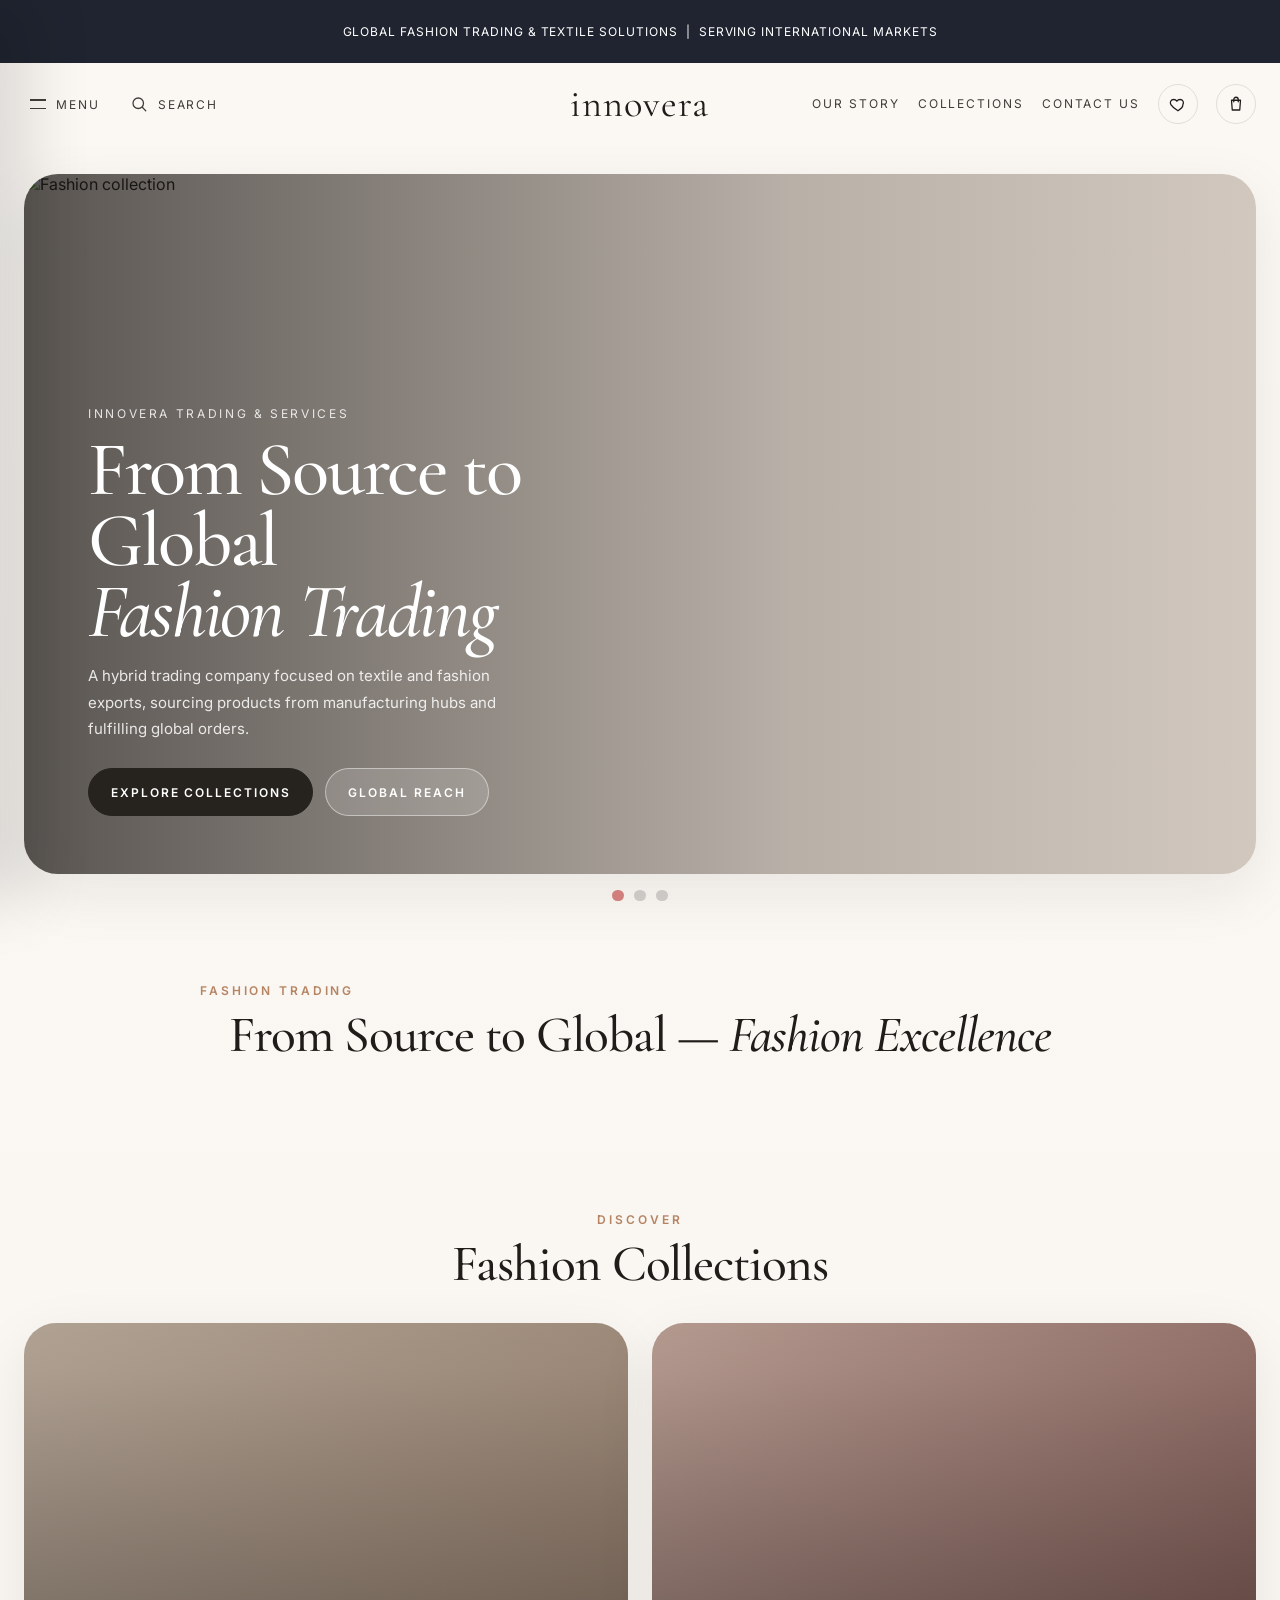
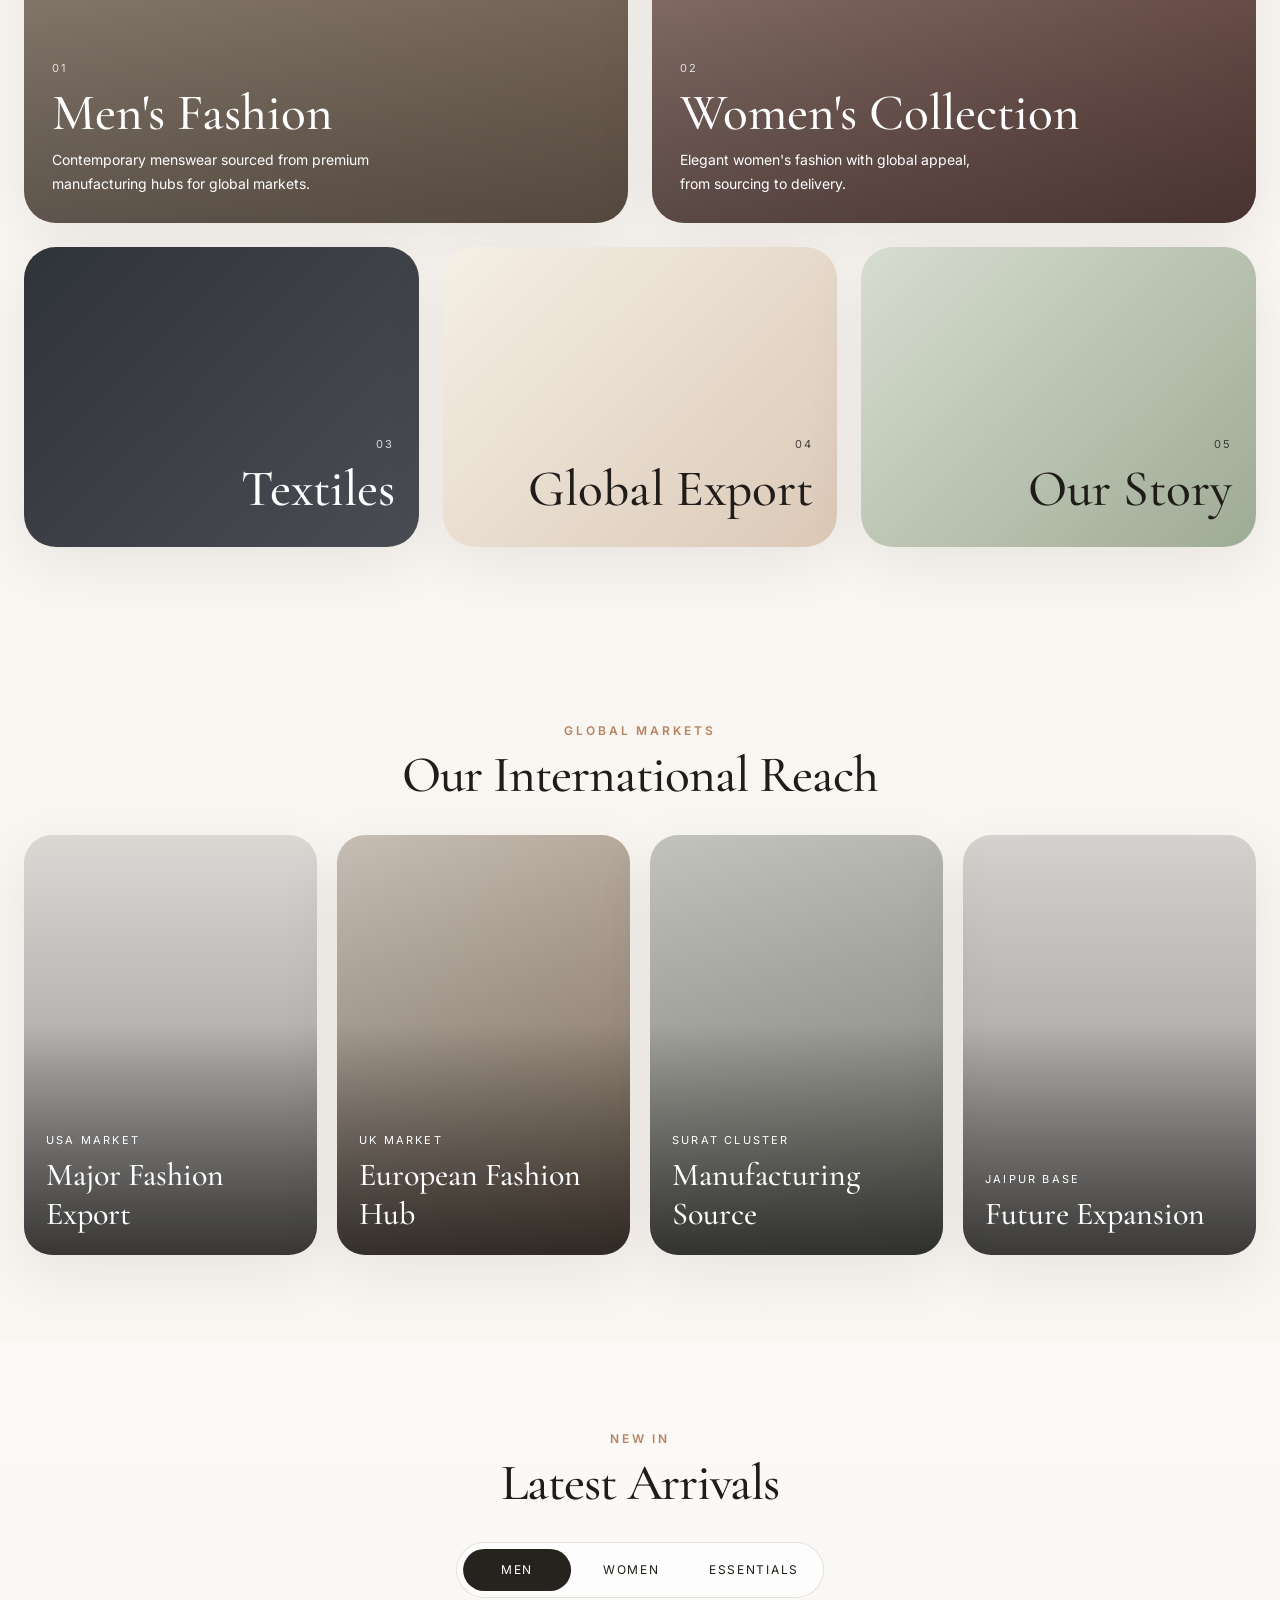
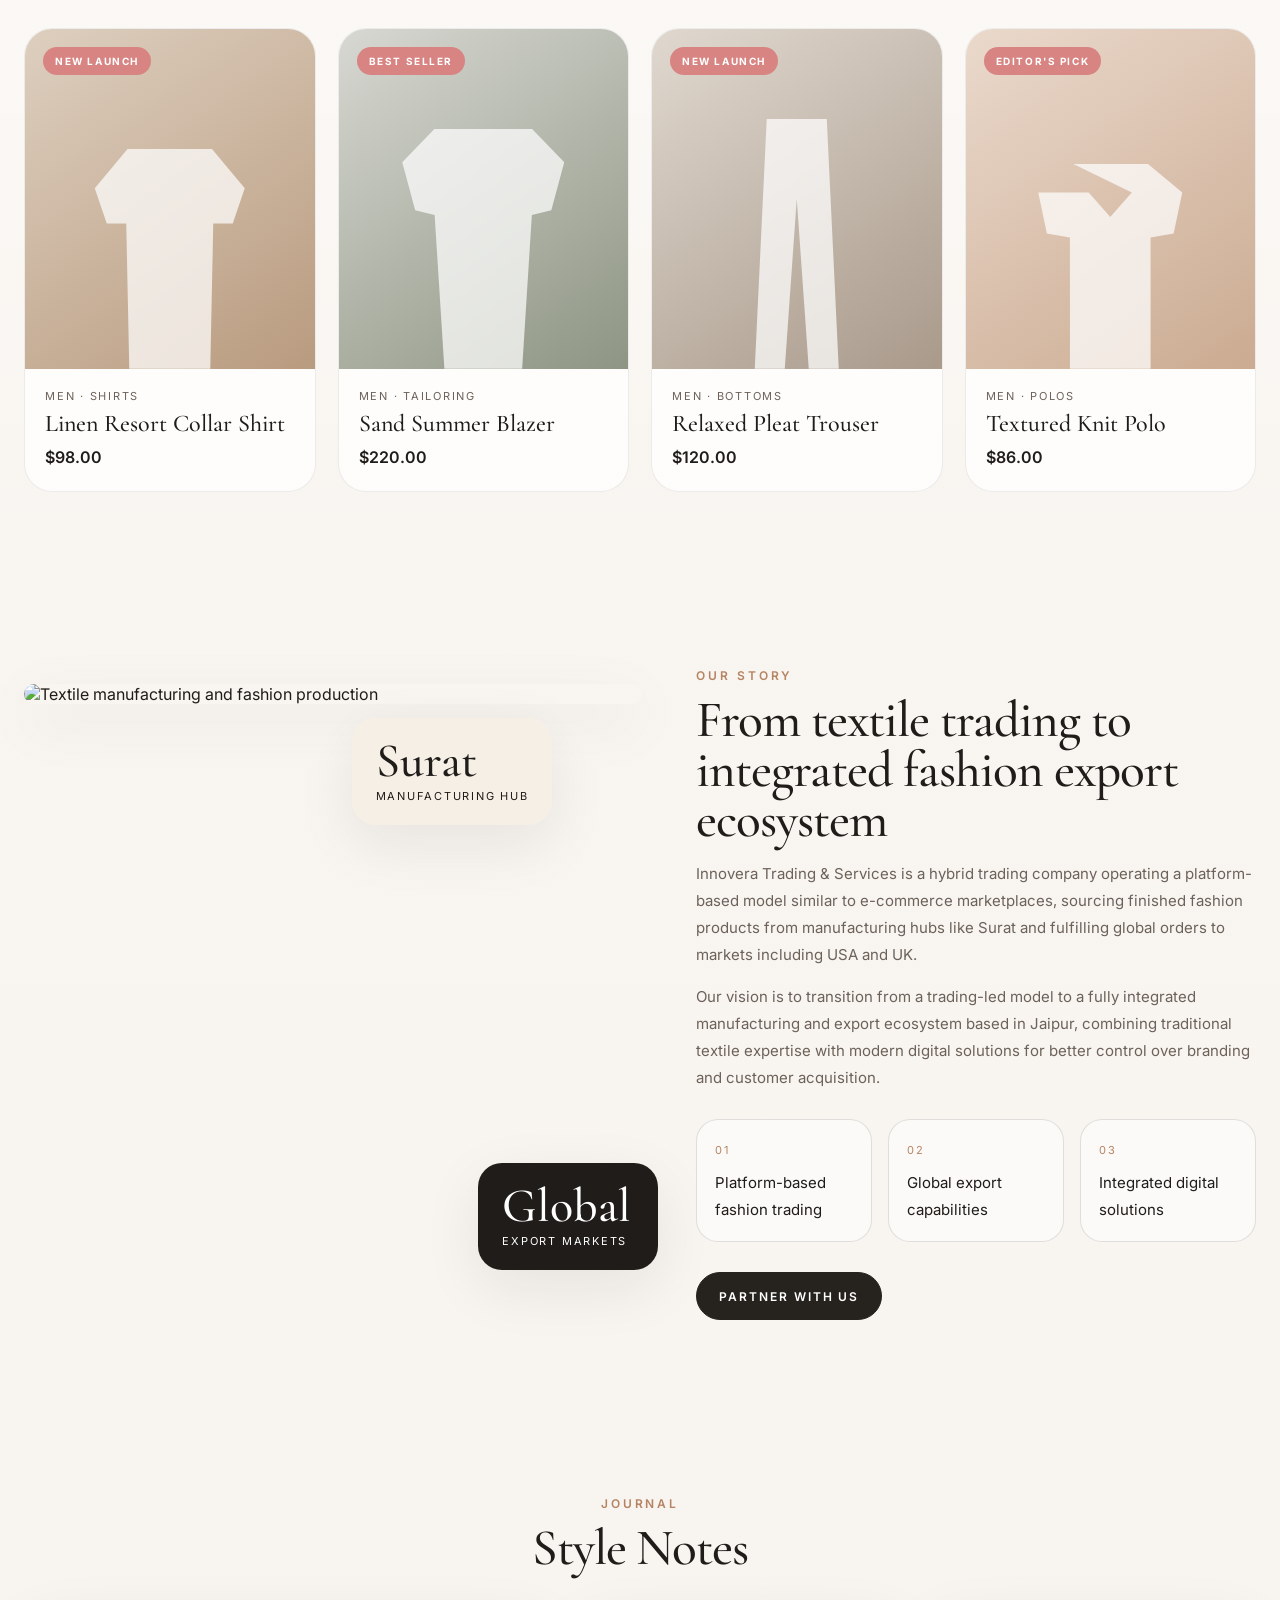
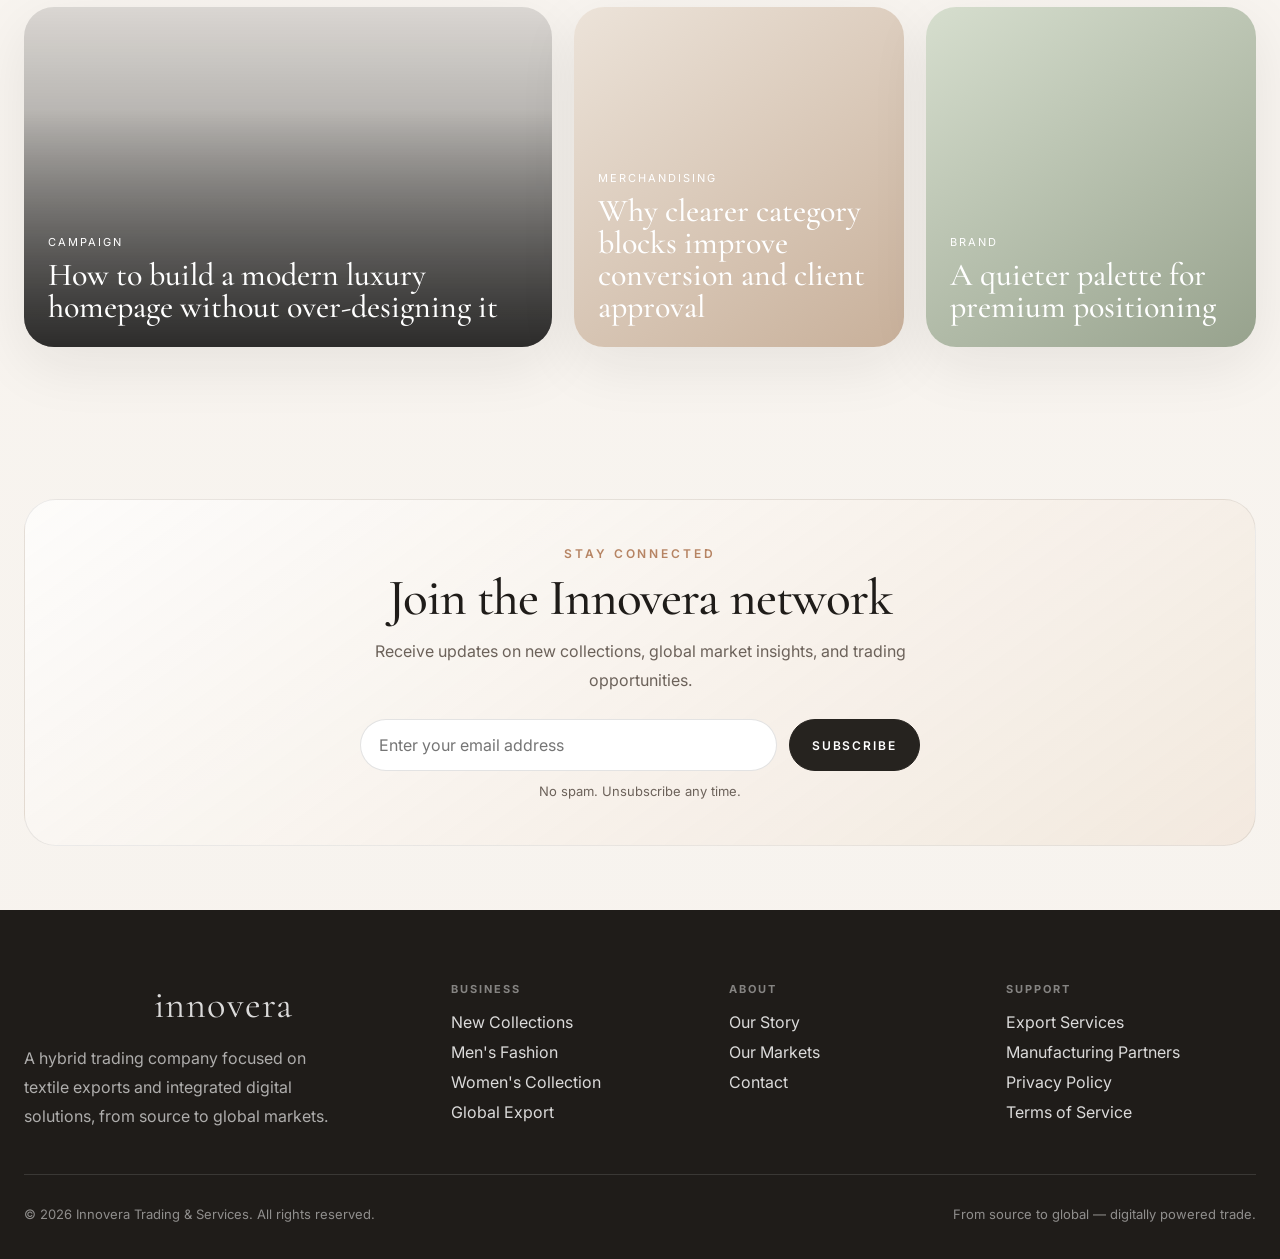
==== commit 38a8318d: "Update index.html" ====
--- a/index.html
+++ b/index.html
@@ -3,8 +3,8 @@
 <head>
   <meta charset="UTF-8" />
   <meta name="viewport" content="width=device-width, initial-scale=1.0" />
-  <meta name="description" content="The Style Cloth — contemporary luxury for modern wardrobes. Explore editorial collections for Men, Women, Kids and timeless essentials." />
-  <title>The Style Cloth | Contemporary Luxury</title>
+  <meta name="description" content="Innovera Trading & Services — contemporary fashion and textile solutions. From source to global, digitally powered fashion trading." />
+  <title>Innovera Trading & Services | Fashion & Textiles</title>
   <link rel="preconnect" href="https://fonts.googleapis.com" />
   <link rel="preconnect" href="https://fonts.gstatic.com" crossorigin />
   <link href="https://fonts.googleapis.com/css2?family=Cormorant+Garamond:wght@400;500;600&family=Inter:wght@300;400;500;600;700&display=swap" rel="stylesheet" />
@@ -12,7 +12,7 @@
 </head>
 <body>
   <div class="topbar">
-    <p>Pay Online &amp; Save 5% Off &nbsp;|&nbsp; Additional 10% Off on First Order with Code: THESTYLECLOTH10</p>
+    <p>Global Fashion Trading & Textile Solutions &nbsp;|&nbsp; Serving International Markets</p>
   </div>
 
   <header class="site-header" id="site-header">
@@ -36,10 +36,11 @@
         </button>
       </div>
 
-      <a href="#hero" class="brand">the style cloth</a>
+      <a href="#hero" class="brand">Innovera</a>
 
       <div class="header-right desktop-only">
         <a href="#story" class="header-link text-link">Our Story</a>
+        <a href="#collections" class="header-link text-link">Collections</a>
         <a href="#contact" class="header-link text-link">Contact Us</a>
         <button class="icon-btn" aria-label="Wishlist">
           <svg viewBox="0 0 24 24" aria-hidden="true"><path d="M12 21s-7-4.35-9.5-8.28C.77 9.97 2.34 6 6.33 6c2.06 0 3.34 1.1 4.17 2.31C11.33 7.1 12.61 6 14.67 6c3.99 0 5.56 3.97 3.83 6.72C19 16.65 12 21 12 21Z"></path></svg>
@@ -64,15 +65,13 @@
         <button class="panel-close" id="panel-close" aria-label="Close menu">✕</button>
       </div>
       <nav class="panel-nav">
-        <a href="#categories">Shop Categories</a>
-        <a href="#brands">Featured Lines</a>
-        <a href="#new-in">New In</a>
+        <a href="#collections">Collections</a>
+        <a href="#global-reach">Global Reach</a>
         <a href="#story">Our Story</a>
-        <a href="#journal">Journal</a>
         <a href="#contact">Contact</a>
       </nav>
       <div class="panel-meta">
-        <p>Designed for refined everyday dressing with a quiet luxury point of view.</p>
+        <p>From Source to Global — Fashion and textile trading with integrated digital solutions.</p>
       </div>
     </div>
   </aside>
@@ -82,15 +81,15 @@
     <section class="hero container" id="hero">
       <div class="hero-slider" id="hero-slider">
         <article class="hero-slide is-active" data-theme="light">
-          <img src="https://sspark.genspark.ai/cfimages?u1=ykCXzHkYqcm2xGdlgbOIloILbyCdaVj%2BR%2Flma088SNcm8ONQdpiVmMxXCteOIY4fwhsx0e9wD4Ot4PI%2B6xwHVXZo2zATUm76LgSkMU2EJRAGuyCsw2%2BsF%2F0fAlJxLKriNL63BIEnkQbaBME%2BBzyXQTC%2FsxHq6PPMGKWn6bZ4x4G4XEJGoE9TrKagbqoIdILWQbspa%2FcmZtCKEkjYvEK6q11zXvNR4KapKP0NiA96pwdyV%2BKvvodeJafdmIGJf6uSF5FsA1SDYQ%3D%3D&u2=L5%2FQFAuoxUKKsQXm&width=2560" alt="The Style cloth Spring Summer campaign" />
+          <img src="https://sspark.genspark.ai/cfimages?u1=ykCXzHkYqcm2xGdlgbOIloILbyCdaVj%2BR%2Flma088SNcm8ONQdpiVmMxXCteOIY4fwhsx0e9wD4Ot4PI%2B6xwHVXZo2zATUm76LgSkMU2EJRAGuyCsw2%2BsF%2F0fAlJxLKriNL63BIEnkQbaBME%2BBzyXQTC%2FsxHq6PPMGKWn6bZ4x4G4XEJGoE9TrKagbqoIdILWQbspa%2FcmZtCKEkjYvEK6q11zXvNR4KapKP0NiA96pwdyV%2BKvvodeJafdmIGJf6uSF5FsA1SDYQ%3D%3D&u2=L5%2FQFAuoxUKKsQXm&width=2560" alt="Fashion collection" />
           <div class="hero-gradient"></div>
           <div class="hero-copy">
-            <p class="eyebrow">The Style Cloth</p>
-            <h1>New Season Launch<br /><span>Spring Summer ’26</span></h1>
-            <p class="hero-text">A softer, more editorial expression of The Style Cloth — elevated essentials, modern tailoring and relaxed luxury.</p>
+            <p class="eyebrow">Innovera Trading & Services</p>
+            <h1>From Source to Global<br /><span>Fashion Trading</span></h1>
+            <p class="hero-text">A hybrid trading company focused on textile and fashion exports, sourcing products from manufacturing hubs and fulfilling global orders.</p>
             <div class="hero-actions">
-              <a href="#new-in" class="btn btn-dark">Shop New In</a>
-              <a href="#categories" class="btn btn-light">Explore Categories</a>
+              <a href="#collections" class="btn btn-dark">Explore Collections</a>
+              <a href="#global-reach" class="btn btn-light">Global Reach</a>
             </div>
           </div>
         </article>
@@ -98,22 +97,22 @@
         <article class="hero-slide">
           <div class="hero-art hero-art-warm">
             <div class="hero-copy compact dark-copy">
-              <p class="eyebrow">Editorial Dressing</p>
-              <h2>Quiet statements<br /><span>for everyday luxury</span></h2>
-              <p class="hero-text">Structured silhouettes, tactile fabrics and clean merchandising inspired by premium fashion retail.</p>
-              <a href="#brands" class="btn btn-dark">Discover Lines</a>
+              <p class="eyebrow">Fashion Trading</p>
+              <h2>Platform-based<br /><span>Global Commerce</span></h2>
+              <p class="hero-text">Similar to e-commerce marketplaces, sourcing finished products from manufacturing hubs like Surat and fulfilling global orders.</p>
+              <a href="#collections" class="btn btn-dark">Discover Collections</a>
             </div>
           </div>
         </article>
 
         <article class="hero-slide">
-          <img src="https://sspark.genspark.ai/cfimages?u1=UzgHyW%2Bgaw12%2Fz4fnXaoegFvTt6UasSkTVra0xLE75r3gwBQpWBttOuyyhv7%2Bx8CTw%2FjIfPHdbB1ug1EbTPqJFdpCUZuv0%2BvahbHllVC3wgJhFNq3y06qXacPQKJKHu6qk8P5g2xT9Vckl4KWCB61YSyVqKZXx5VMuACCx0wBZFIkArHvz6VXKkAD0%2BuNITojsLGlQpN6FTpEIk7jzgTVKVO%2Bb1dVn3a9pYK%2FDqxAwuJBaUkehc0yaL5tjQaPnD3upjzbGziddk%2FT2vAsKkWIfjock0xoVrNQFR9tjs80%2BZCKtAopGnmxW5sbLA%3D&u2=pcmXaZ3FLWobb2o%2F&width=2560" alt="The Style cloth tailored collection" />
+          <img src="https://sspark.genspark.ai/cfimages?u1=UzgHyW%2Bgaw12%2Fz4fnXaoegFvTt6UasSkTVra0xLE75r3gwBQpWBttOuyyhv7%2Bx8CTw%2FjIfPHdbB1ug1EbTPqJFdpCUZuv0%2BvahbHllVC3wgJhFNq3y06qXacPQKJKHu6qk8P5g2xT9Vckl4KWCB61YSyVqKZXx5VMuACCx0wBZFIkArHvz6VXKkAD0%2BuNITojsLGlQpN6FTpEIk7jzgTVKVO%2Bb1dVn3a9pYK%2FDqxAwuJBaUkehc0yaL5tjQaPnD3upjzbGziddk%2FT2vAsKkWIfjock0xoVrNQFR9tjs80%2BZCKtAopGnmxW5sbLA%3D&u2=pcmXaZ3FLWobb2o%2F&width=2560" alt="Fashion manufacturing" />
           <div class="hero-gradient soft"></div>
           <div class="hero-copy right-copy">
-            <p class="eyebrow">Signature Edit</p>
-            <h2>Tailored, fluid,<br /><span>globally inspired</span></h2>
-            <p class="hero-text">From destination-ready layers to polished separates, this new direction makes the homepage feel more premium and commercially sharp.</p>
-            <a href="#story" class="btn btn-light">Read The Story</a>
+            <p class="eyebrow">Our Vision</p>
+            <h2>Jaipur Manufacturing<br /><span>Export Ecosystem</span></h2>
+            <p class="hero-text">Transitioning from a trading-led model to a fully integrated manufacturing and export ecosystem based in Jaipur for global fashion markets.</p>
+            <a href="#story" class="btn btn-light">Our Journey</a>
           </div>
         </article>
       </div>
@@ -126,16 +125,16 @@
 
     <section class="intro section-sm">
       <div class="container intro-inner">
-        <p class="kicker">Luxury Redefined</p>
-        <h2 class="section-heading center">A cleaner, more premium storefront for <span>The Style clothing</span></h2>
-      </div>
-    </section>
-
-    <section class="categories section" id="categories">
+        <p class="kicker">Fashion Trading</p>
+        <h2 class="section-heading center">From Source to Global — <span>Fashion Excellence</span></h2>
+      </div>
+    </section>
+
+    <section class="categories section" id="collections">
       <div class="container">
         <div class="section-intro center">
           <p class="kicker">Discover</p>
-          <h2 class="section-heading">Shop by Category</h2>
+          <h2 class="section-heading">Fashion Collections</h2>
         </div>
 
         <div class="category-grid category-grid-main">
@@ -144,8 +143,8 @@
             <div class="category-overlay"></div>
             <div class="category-card-content">
               <span class="category-caption">01</span>
-              <h3>Men</h3>
-              <p>Relaxed tailoring, polished shirting and understated wardrobe staples.</p>
+              <h3>Men's Fashion</h3>
+              <p>Contemporary menswear sourced from premium manufacturing hubs for global markets.</p>
             </div>
           </a>
 
@@ -154,8 +153,8 @@
             <div class="category-overlay"></div>
             <div class="category-card-content">
               <span class="category-caption">02</span>
-              <h3>Women</h3>
-              <p>Fluid silhouettes, modern occasionwear and elevated essentials.</p>
+              <h3>Women's Collection</h3>
+              <p>Elegant women's fashion with global appeal, from sourcing to delivery.</p>
             </div>
           </a>
         </div>
@@ -164,59 +163,59 @@
           <a href="#new-in" class="category-card small tone-charcoal">
             <div class="category-card-content bottom-right">
               <span class="category-caption">03</span>
-              <h3>Kids</h3>
+              <h3>Textiles</h3>
             </div>
           </a>
-          <a href="#brands" class="category-card small tone-ivory dark-text">
+          <a href="#global-reach" class="category-card small tone-ivory dark-text">
             <div class="category-card-content bottom-right">
               <span class="category-caption">04</span>
-              <h3>Essentials</h3>
+              <h3>Global Export</h3>
             </div>
           </a>
-          <a href="#journal" class="category-card small tone-sage dark-text">
+          <a href="#story" class="category-card small tone-sage dark-text">
             <div class="category-card-content bottom-right">
               <span class="category-caption">05</span>
-              <h3>Resort</h3>
+              <h3>Our Story</h3>
             </div>
           </a>
         </div>
       </div>
     </section>
 
-    <section class="brands section" id="brands">
+    <section class="brands section" id="global-reach">
       <div class="container">
         <div class="section-intro center">
-          <p class="kicker">Signature Lines</p>
-          <h2 class="section-heading">Discover the Collections</h2>
+          <p class="kicker">Global Markets</p>
+          <h2 class="section-heading">Our International Reach</h2>
         </div>
 
         <div class="brand-row">
           <article class="brand-card brand-one">
             <div class="brand-card-overlay"></div>
             <div class="brand-card-content">
-              <p>Atelier</p>
-              <h3>Refined Occasion</h3>
+              <p>USA Market</p>
+              <h3>Major Fashion Export</h3>
             </div>
           </article>
           <article class="brand-card brand-two">
             <div class="brand-card-overlay"></div>
             <div class="brand-card-content">
-              <p>Studio</p>
-              <h3>Soft Tailoring</h3>
+              <p>UK Market</p>
+              <h3>European Fashion Hub</h3>
             </div>
           </article>
           <article class="brand-card brand-three">
             <div class="brand-card-overlay"></div>
             <div class="brand-card-content">
-              <p>Weekend</p>
-              <h3>Easy Linen</h3>
+              <p>Surat Cluster</p>
+              <h3>Manufacturing Source</h3>
             </div>
           </article>
           <article class="brand-card brand-four">
             <div class="brand-card-overlay"></div>
             <div class="brand-card-content">
-              <p>Travel</p>
-              <h3>Resort Edit</h3>
+              <p>Jaipur Base</p>
+              <h3>Future Expansion</h3>
             </div>
           </article>
         </div>
@@ -251,7 +250,7 @@
               <div class="product-info"><p class="meta">Men · Bottoms</p><h3>Relaxed Pleat Trouser</h3><p class="price">$120.00</p></div>
             </article>
             <article class="product-card">
-              <div class="product-image tone-card-4"><span class="badge">Editor’s Pick</span><div class="product-shape polo"></div></div>
+              <div class="product-image tone-card-4"><span class="badge">Editor's Pick</span><div class="product-shape polo"></div></div>
               <div class="product-info"><p class="meta">Men · Polos</p><h3>Textured Knit Polo</h3><p class="price">$86.00</p></div>
             </article>
           </div>
@@ -272,7 +271,7 @@
               <div class="product-info"><p class="meta">Women · Skirts</p><h3>Pleated Rose Skirt</h3><p class="price">$108.00</p></div>
             </article>
             <article class="product-card">
-              <div class="product-image tone-card-8"><span class="badge">Editor’s Pick</span><div class="product-shape blazer"></div></div>
+              <div class="product-image tone-card-8"><span class="badge">Editor's Pick</span><div class="product-shape blazer"></div></div>
               <div class="product-info"><p class="meta">Women · Tailoring</p><h3>Soft Sage Blazer</h3><p class="price">$210.00</p></div>
             </article>
           </div>
@@ -289,7 +288,7 @@
               <div class="product-info"><p class="meta">Footwear</p><h3>Minimal Leather Sandal</h3><p class="price">$132.00</p></div>
             </article>
             <article class="product-card">
-              <div class="product-image tone-card-11"><span class="badge">Editor’s Pick</span><div class="product-shape tote"></div></div>
+              <div class="product-image tone-card-11"><span class="badge">Editor's Pick</span><div class="product-shape tote"></div></div>
               <div class="product-info"><p class="meta">Travel</p><h3>Soft Utility Pouch</h3><p class="price">$48.00</p></div>
             </article>
             <article class="product-card">
@@ -304,27 +303,27 @@
     <section class="story section" id="story">
       <div class="container story-grid">
         <div class="story-media">
-          <img src="https://sspark.genspark.ai/cfimages?u1=IXja5zKH0g4ZRyLOkerhcSHJl547SBGnrY7BOiLD%2B1xWPwT%2BFKhe%2BnnxR4yeezHNTzSb2XVcma0E4CBGxQsmL%2FwjR7DFQfDljCUzzXgllL8WRoKLTNiIdxa2q%2Bw%2FuXe2Gmh81LORQ%2BgR3jXTK2QCtLXfNRXxCyb0XW0%3D&u2=i7h6us6l0Ezvp6GD&width=2560" alt="The Style cloth fabric detail and craftsmanship" />
+          <img src="https://sspark.genspark.ai/cfimages?u1=f7a0v1HdKjcshNATNsA6603rhsX%2BptiDxp5rrUI3Rzby6Nw9zU5O%2FBegjkzARwxhnnhCY6IVx3XG2xjcboZSBTCNMrDyJbnoJBhZJH01FRNca32v8GuwNgvVFyXPisecMVZZIrJEsX3vy1enNgL6wahLPA%3D%3D&u2=0Zddx8aS74TEPUqY&width=2560" alt="Textile manufacturing and fashion production" />
           <div class="story-stat-card stat-dark">
-            <strong>40+</strong>
-            <span>Countries Served</span>
+            <strong>Global</strong>
+            <span>Export Markets</span>
           </div>
           <div class="story-stat-card stat-light">
-            <strong>2M+</strong>
-            <span>Pieces Delivered</span>
+            <strong>Surat</strong>
+            <span>Manufacturing Hub</span>
           </div>
         </div>
         <div class="story-copy">
           <p class="kicker">Our Story</p>
-          <h2 class="section-heading">From global inspiration to a more retail-ready digital experience</h2>
-          <p>Instead of a dark, dramatic luxury concept, this version shifts The Style cloth toward a brighter, premium multi-category storefront with stronger commercial clarity, calmer spacing and more familiar e-commerce hierarchy.</p>
-          <p>That makes the homepage feel closer to what fashion clients usually approve: easier scanning, bigger category pathways, clean collection storytelling and more confidence in product discovery.</p>
+          <h2 class="section-heading">From textile trading to integrated fashion export ecosystem</h2>
+          <p>Innovera Trading & Services is a hybrid trading company operating a platform-based model similar to e-commerce marketplaces, sourcing finished fashion products from manufacturing hubs like Surat and fulfilling global orders to markets including USA and UK.</p>
+          <p>Our vision is to transition from a trading-led model to a fully integrated manufacturing and export ecosystem based in Jaipur, combining traditional textile expertise with modern digital solutions for better control over branding and customer acquisition.</p>
           <div class="story-points">
-            <div><span>01</span><p>Centered luxury logo treatment</p></div>
-            <div><span>02</span><p>Editorial campaign-led hero</p></div>
-            <div><span>03</span><p>Commercial category and new-in flow</p></div>
-          </div>
-          <a href="#journal" class="btn btn-dark">Explore The Journal</a>
+            <div><span>01</span><p>Platform-based fashion trading</p></div>
+            <div><span>02</span><p>Global export capabilities</p></div>
+            <div><span>03</span><p>Integrated digital solutions</p></div>
+          </div>
+          <a href="#contact" class="btn btn-dark">Partner With Us</a>
         </div>
       </div>
     </section>
@@ -362,8 +361,8 @@
     <section class="newsletter section-sm">
       <div class="container newsletter-box">
         <p class="kicker">Stay Connected</p>
-        <h2 class="section-heading center">Join the The Style cloth world</h2>
-        <p class="newsletter-text">Receive seasonal launches, exclusive drops and curated editorial updates.</p>
+        <h2 class="section-heading center">Join the Innovera network</h2>
+        <p class="newsletter-text">Receive updates on new collections, global market insights, and trading opportunities.</p>
         <form class="newsletter-form" id="newsletter-form">
           <input type="email" id="newsletter-email" placeholder="Enter your email address" required />
           <button type="submit" class="btn btn-dark">Subscribe</button>
@@ -376,34 +375,33 @@
   <footer class="site-footer" id="contact">
     <div class="container footer-grid">
       <div>
-        <a href="#hero" class="brand footer-brand">The Style cloth</a>
-        <p class="footer-copy">A contemporary luxury label shaped for global wardrobes and editorial retail presentation.</p>
+        <a href="#hero" class="brand footer-brand">Innovera</a>
+        <p class="footer-copy">A hybrid trading company focused on textile exports and integrated digital solutions, from source to global markets.</p>
       </div>
       <div>
-        <h4>Shop</h4>
-        <a href="#new-in">New In</a>
-        <a href="#categories">Men</a>
-        <a href="#categories">Women</a>
-        <a href="#categories">Kids</a>
+        <h4>Business</h4>
+        <a href="#new-in">New Collections</a>
+        <a href="#collections">Men's Fashion</a>
+        <a href="#collections">Women's Collection</a>
+        <a href="#global-reach">Global Export</a>
       </div>
       <div>
         <h4>About</h4>
         <a href="#story">Our Story</a>
-        <a href="#brands">Collections</a>
-        <a href="#journal">Journal</a>
+        <a href="#global-reach">Our Markets</a>
         <a href="#contact">Contact</a>
       </div>
       <div>
         <h4>Support</h4>
-        <a href="#">Shipping &amp; Returns</a>
-        <a href="#">Size Guide</a>
+        <a href="#">Export Services</a>
+        <a href="#">Manufacturing Partners</a>
         <a href="#">Privacy Policy</a>
         <a href="#">Terms of Service</a>
       </div>
     </div>
     <div class="footer-bottom container">
-      <p>© 2026 The Style clothing. All rights reserved.</p>
-      <p>Built in a premium editorial storefront style.</p>
+      <p>© 2026 Innovera Trading & Services. All rights reserved.</p>
+      <p>From source to global — digitally powered trade.</p>
     </div>
   </footer>
 
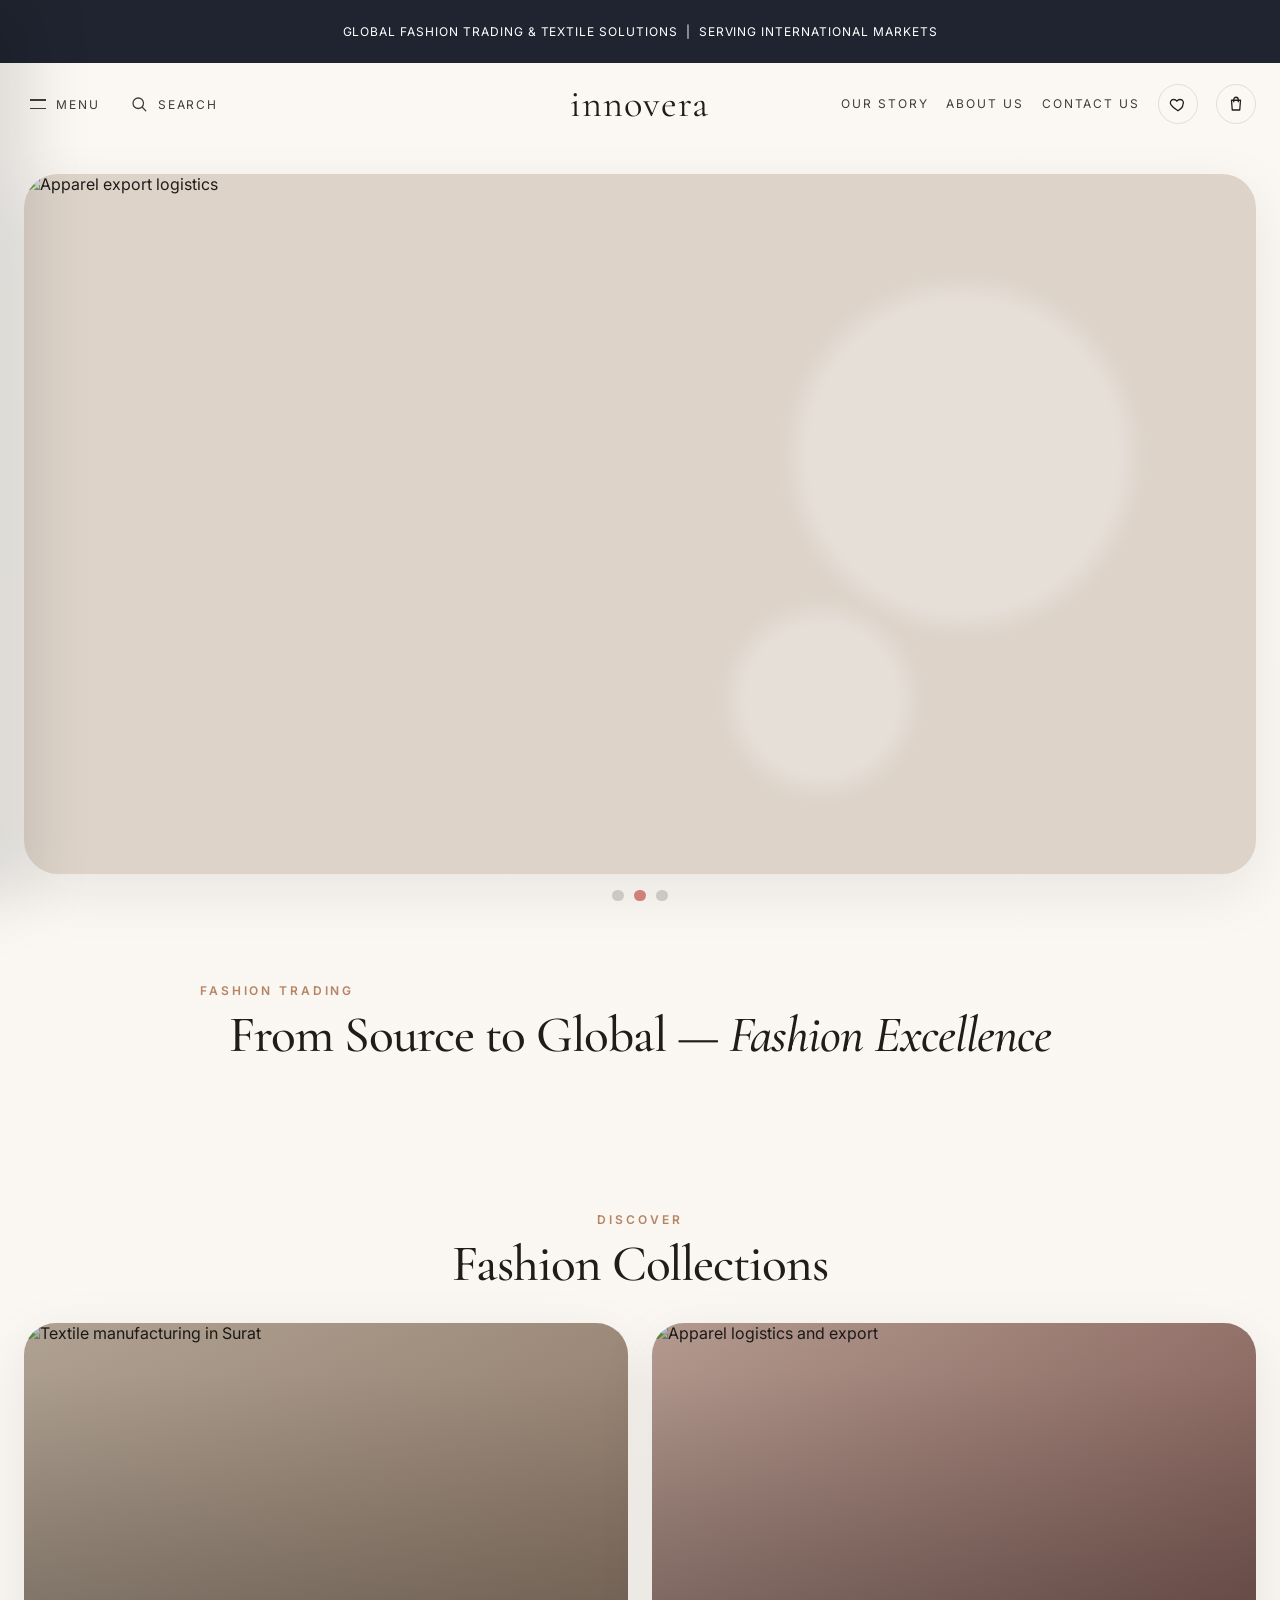
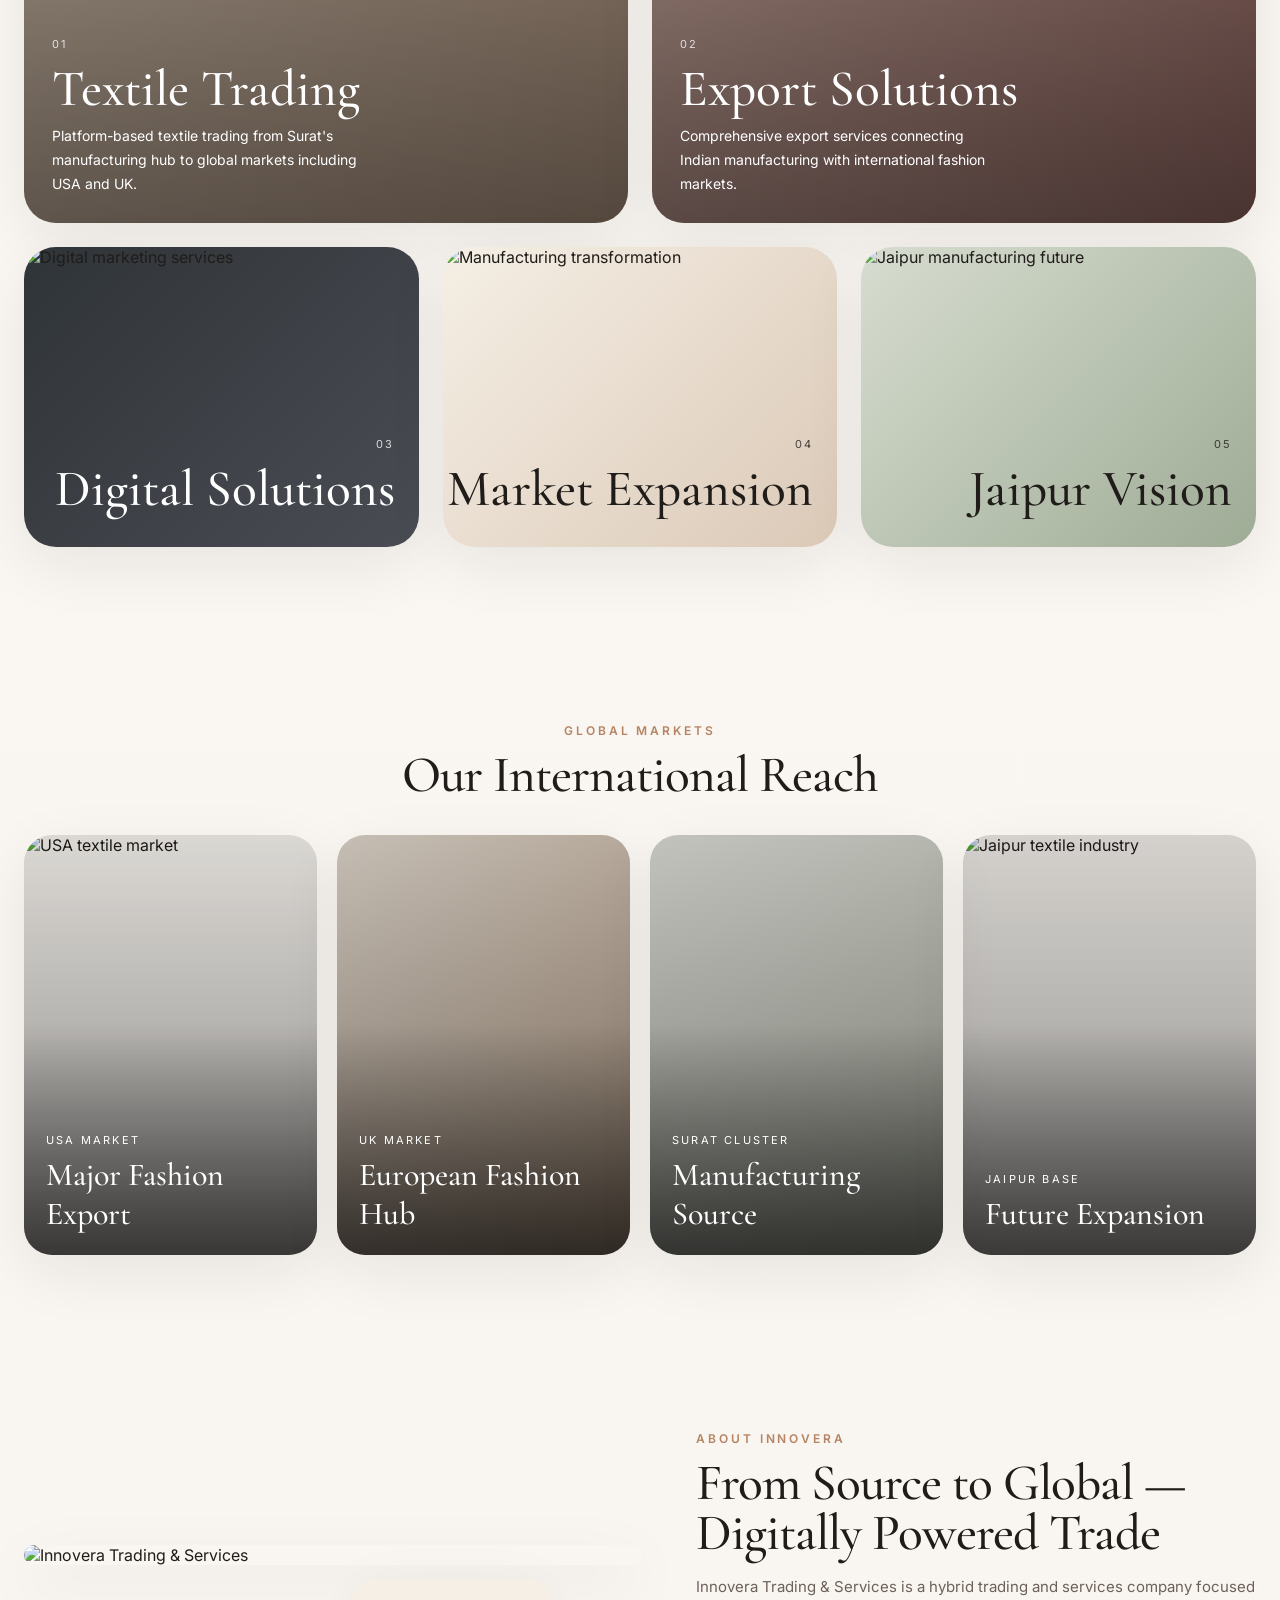
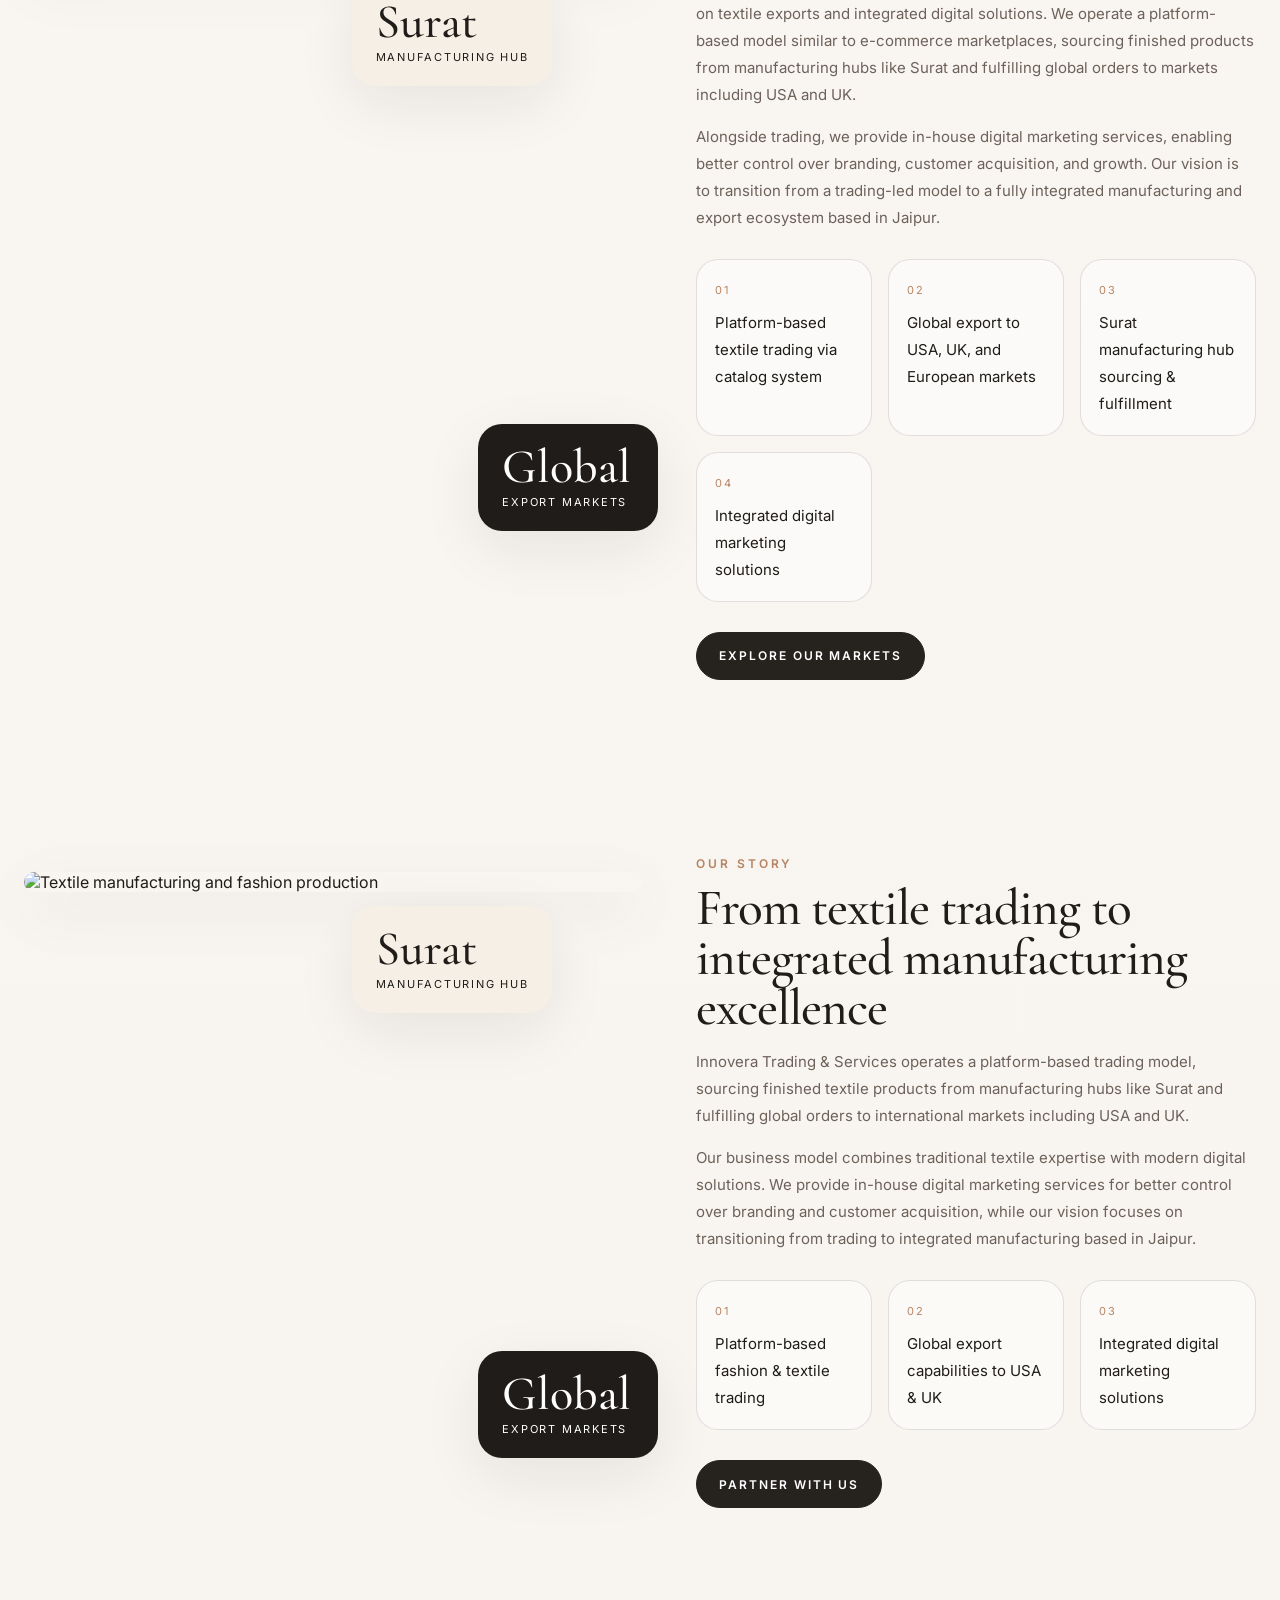
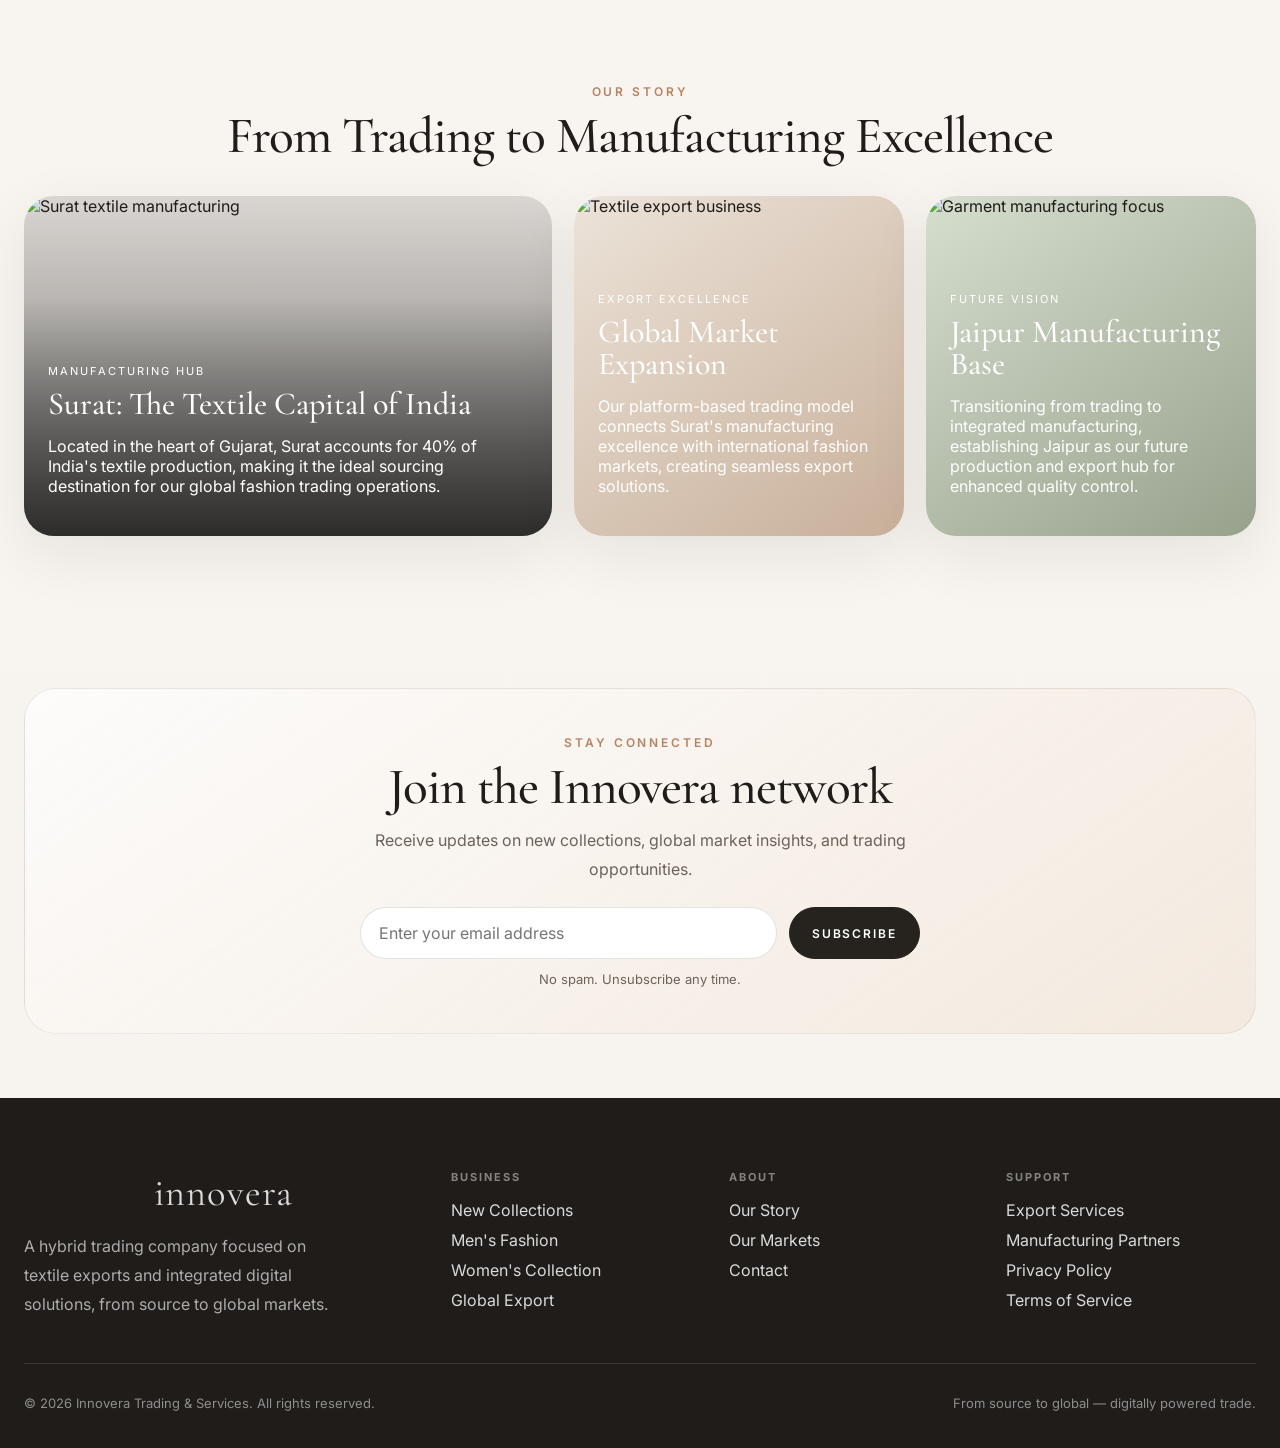
==== commit bbdb0fd0: "Update index.html" ====
--- a/index.html
+++ b/index.html
@@ -40,7 +40,7 @@
 
       <div class="header-right desktop-only">
         <a href="#story" class="header-link text-link">Our Story</a>
-        <a href="#collections" class="header-link text-link">Collections</a>
+        <a href="#company-story" class="header-link text-link">About Us</a>
         <a href="#contact" class="header-link text-link">Contact Us</a>
         <button class="icon-btn" aria-label="Wishlist">
           <svg viewBox="0 0 24 24" aria-hidden="true"><path d="M12 21s-7-4.35-9.5-8.28C.77 9.97 2.34 6 6.33 6c2.06 0 3.34 1.1 4.17 2.31C11.33 7.1 12.61 6 14.67 6c3.99 0 5.56 3.97 3.83 6.72C19 16.65 12 21 12 21Z"></path></svg>
@@ -67,6 +67,7 @@
       <nav class="panel-nav">
         <a href="#collections">Collections</a>
         <a href="#global-reach">Global Reach</a>
+        <a href="#company-story">About Us</a>
         <a href="#story">Our Story</a>
         <a href="#contact">Contact</a>
       </nav>
@@ -81,12 +82,12 @@
     <section class="hero container" id="hero">
       <div class="hero-slider" id="hero-slider">
         <article class="hero-slide is-active" data-theme="light">
-          <img src="https://sspark.genspark.ai/cfimages?u1=ykCXzHkYqcm2xGdlgbOIloILbyCdaVj%2BR%2Flma088SNcm8ONQdpiVmMxXCteOIY4fwhsx0e9wD4Ot4PI%2B6xwHVXZo2zATUm76LgSkMU2EJRAGuyCsw2%2BsF%2F0fAlJxLKriNL63BIEnkQbaBME%2BBzyXQTC%2FsxHq6PPMGKWn6bZ4x4G4XEJGoE9TrKagbqoIdILWQbspa%2FcmZtCKEkjYvEK6q11zXvNR4KapKP0NiA96pwdyV%2BKvvodeJafdmIGJf6uSF5FsA1SDYQ%3D%3D&u2=L5%2FQFAuoxUKKsQXm&width=2560" alt="Fashion collection" />
+          <img src="https://sspark.genspark.ai/cfimages?u1=nhm%2BUsDojzHT13eoRxFasC%2F8bvIsmk0zuCR57UMe5Cu15LCjPRh36ZxEYYqQCg2hDCELjBTFSKTkv%2FWaNTuwCETAkVGiDT8Nl8wsyTvF2RQx&u2=mjJ3gwC%2FaQDf%2BSDt&width=2560" alt="Surat textile manufacturing facility" />
           <div class="hero-gradient"></div>
           <div class="hero-copy">
             <p class="eyebrow">Innovera Trading & Services</p>
-            <h1>From Source to Global<br /><span>Fashion Trading</span></h1>
-            <p class="hero-text">A hybrid trading company focused on textile and fashion exports, sourcing products from manufacturing hubs and fulfilling global orders.</p>
+            <h1>From Source to Global<br /><span>Textile Trading</span></h1>
+            <p class="hero-text">A hybrid trading company focused on textile exports and integrated digital solutions. We operate a platform-based model similar to e-commerce marketplaces, sourcing finished products from manufacturing hubs like Surat and fulfilling global orders to markets including USA and UK.</p>
             <div class="hero-actions">
               <a href="#collections" class="btn btn-dark">Explore Collections</a>
               <a href="#global-reach" class="btn btn-light">Global Reach</a>
@@ -95,11 +96,12 @@
         </article>
 
         <article class="hero-slide">
+          <img src="https://sspark.genspark.ai/cfimages?u1=5U1uuxEuKyxNivxA0fQsezXxtTb2HmXi2N51H2RsEVPiMzHMqGQddLQ8fKlonKfK7oZt3jnKEHOcyingxueM7gTdLQkhhOawicSyNcbcVFm%2BNnQrGL4GIez02gE4wGH7KRvfpmC5Ei98kl7yAWLfWuMZu6Uz9SDaAff2DqXdq9yxLcxv&u2=mWKFkVqxQM1X7of7&width=2560" alt="Apparel export logistics" />
           <div class="hero-art hero-art-warm">
             <div class="hero-copy compact dark-copy">
               <p class="eyebrow">Fashion Trading</p>
               <h2>Platform-based<br /><span>Global Commerce</span></h2>
-              <p class="hero-text">Similar to e-commerce marketplaces, sourcing finished products from manufacturing hubs like Surat and fulfilling global orders.</p>
+              <p class="hero-text">Similar to e-commerce marketplaces, we source finished textile products from manufacturing hubs like Surat and fulfill global orders to international markets.</p>
               <a href="#collections" class="btn btn-dark">Discover Collections</a>
             </div>
           </div>
@@ -111,7 +113,7 @@
           <div class="hero-copy right-copy">
             <p class="eyebrow">Our Vision</p>
             <h2>Jaipur Manufacturing<br /><span>Export Ecosystem</span></h2>
-            <p class="hero-text">Transitioning from a trading-led model to a fully integrated manufacturing and export ecosystem based in Jaipur for global fashion markets.</p>
+            <p class="hero-text">Our vision is to transition from a trading-led model to a fully integrated manufacturing and export ecosystem based in Jaipur for global fashion markets.</p>
             <a href="#story" class="btn btn-light">Our Journey</a>
           </div>
         </article>
@@ -139,43 +141,48 @@
 
         <div class="category-grid category-grid-main">
           <a href="#new-in" class="category-card large tone-sand">
+            <img src="https://sspark.genspark.ai/cfimages?u1=nhm%2BUsDojzHT13eoRxFasC%2F8bvIsmk0zuCR57UMe5Cu15LCjPRh36ZxEYYqQCg2hDCELjBTFSKTkv%2FWaNTuwCETAkVGiDT8Nl8wsyTvF2RQx&u2=mjJ3gwC%2FaQDf%2BSDt&width=2560" alt="Textile manufacturing in Surat" />
             <div class="category-media category-photo-left"></div>
             <div class="category-overlay"></div>
             <div class="category-card-content">
               <span class="category-caption">01</span>
-              <h3>Men's Fashion</h3>
-              <p>Contemporary menswear sourced from premium manufacturing hubs for global markets.</p>
+              <h3>Textile Trading</h3>
+              <p>Platform-based textile trading from Surat's manufacturing hub to global markets including USA and UK.</p>
             </div>
           </a>
 
           <a href="#new-in" class="category-card large tone-rose">
+            <img src="https://sspark.genspark.ai/cfimages?u1=5U1uuxEuKyxNivxA0fQsezXxtTb2HmXi2N51H2RsEVPiMzHMqGQddLQ8fKlonKfK7oZt3jnKEHOcyingxueM7gTdLQkhhOawicSyNcbcVFm%2BNnQrGL4GIez02gE4wGH7KRvfpmC5Ei98kl7yAWLfWuMZu6Uz9SDaAff2DqXdq9yxLcxv&u2=mWKFkVqxQM1X7of7&width=2560" alt="Apparel logistics and export" />
             <div class="category-media category-photo-right"></div>
             <div class="category-overlay"></div>
             <div class="category-card-content">
               <span class="category-caption">02</span>
-              <h3>Women's Collection</h3>
-              <p>Elegant women's fashion with global appeal, from sourcing to delivery.</p>
+              <h3>Export Solutions</h3>
+              <p>Comprehensive export services connecting Indian manufacturing with international fashion markets.</p>
             </div>
           </a>
         </div>
 
         <div class="category-grid category-grid-sub">
           <a href="#new-in" class="category-card small tone-charcoal">
+            <img src="https://sspark.genspark.ai/cfimages?u1=7BG%2FCR3Y6F8ySBsr41pB30zIHfNpZgjbH9CYsTrbJbqQfEPBc1bFqjhTUbXlIZthMAGB43OGhAuo8AMl9eCaS0HKZPAN%2BrWCbnWOud5t7vg9ORJTIVdwGGakURFSLXqmRmebpAB739pzetYnYQIS3VxREw968Ovr9BJu5HufGu89C9O8%2BqaasLejABPNkl%2BChZ1SoIkx&u2=gz3E%2FmtuVo0cBcHR&width=2560" alt="Digital marketing services" />
             <div class="category-card-content bottom-right">
               <span class="category-caption">03</span>
-              <h3>Textiles</h3>
+              <h3>Digital Solutions</h3>
             </div>
           </a>
           <a href="#global-reach" class="category-card small tone-ivory dark-text">
+            <img src="https://sspark.genspark.ai/cfimages?u1=Rln9a01RMtBP3A3WabsvyFjYoElFxOfAu3criBiv2SnIMduSNirEYdvxrBffC5tPSbkCixQaLiH5MTfxTFM0D8iheRPdqGM%2FCFozlPbC9IR0H%2BRxJrEjIFT0ux0iVs4%2B2HQqh7DLGZy46A%3D%3D&u2=IH%2F9IADR6q9LAigP&width=2560" alt="Manufacturing transformation" />
             <div class="category-card-content bottom-right">
               <span class="category-caption">04</span>
-              <h3>Global Export</h3>
+              <h3>Market Expansion</h3>
             </div>
           </a>
           <a href="#story" class="category-card small tone-sage dark-text">
+            <img src="https://sspark.genspark.ai/cfimages?u1=8NYzSDBPSz1thCOAX860KRCuGk1ZVUUnqiwYYzCD3Iz6OlKAvaCG28%2Bq1K9cCbpVuv5GyHSCQnRCgiN0Y6k7N5kwQ9KjekW7czJtcWHD%2FSx0C%2BW%2Fn%2BtpW8wWC5wBQWXNzKHB0cGH7jIkWjhhvsmL2%2BVrfMbnjAhbQ363B8LnmaKMGZ7sfiJLx%2Fha79Bogjz1KlYSCCpB%2FQXIGT4n03veLHHlX8jqb7ykk9kgdiKV%2FX4mkTinOGs%3D&u2=oCRR%2F87PYDicgbaJ&width=2560" alt="Jaipur manufacturing future" />
             <div class="category-card-content bottom-right">
               <span class="category-caption">05</span>
-              <h3>Our Story</h3>
+              <h3>Jaipur Vision</h3>
             </div>
           </a>
         </div>
@@ -191,6 +198,7 @@
 
         <div class="brand-row">
           <article class="brand-card brand-one">
+            <img src="https://sspark.genspark.ai/cfimages?u1=H4i%2Ft7ZktBjiz8uGuKZhtfQ95wNo9%2BE16PL9EY5MSoBQy85EAVudxKD6uJqfXKi1nt%2BTcj4ECuozln7CvzwJdzOh9Tg%2FGrl5m9cw2YWjjHVrWcfteVob0MpAkW6crJN8cSIHvCMJ9nfDP2g1VCvQQ90u4Ws%2FX5Zy&u2=Ou%2Bif7aOD6IDP5lQ&width=2560" alt="USA textile market" />
             <div class="brand-card-overlay"></div>
             <div class="brand-card-content">
               <p>USA Market</p>
@@ -198,6 +206,7 @@
             </div>
           </article>
           <article class="brand-card brand-two">
+            <img src="https://sspark.genspark.ai/cfimages?u1=ger47kQEMzc2MBl%2B2jWIKXQg3kPuy5m9TzgAlcef5qAYsHzzQk3PuhkeUGkn7bhMXXWiuYmHGsZavk068Cj7dcTi4Nz0ot9gyd8ypdRP3DET400OBUPEbdJ7ngLjZXY5D9jkUWTukHlDMc3JQ8JDRCpK77pVkrURHjH98W5muUIlcuaSgWElvBav4%2BnLTC%2FOpgo849N21nmclCItb5c%3D&u2=VyXhCR9EdYNb9w%2BM&width=2560" alt="UK fashion market" />
             <div class="brand-card-overlay"></div>
             <div class="brand-card-content">
               <p>UK Market</p>
@@ -205,6 +214,7 @@
             </div>
           </article>
           <article class="brand-card brand-three">
+            <img src="https://sspark.genspark.ai/cfimages?u1=nhm%2BUsDojzHT13eoRxFasC%2F8bvIsmk0zuCR57UMe5Cu15LCjPRh36ZxEYYqQCg2hDCELjBTFSKTkv%2FWaNTuwCETAkVGiDT8Nl8wsyTvF2RQx&u2=mjJ3gwC%2FaQDf%2BSDt&width=2560" alt="Surat textile manufacturing" />
             <div class="brand-card-overlay"></div>
             <div class="brand-card-content">
               <p>Surat Cluster</p>
@@ -212,6 +222,7 @@
             </div>
           </article>
           <article class="brand-card brand-four">
+            <img src="https://sspark.genspark.ai/cfimages?u1=QSEh2mh3NDruR05sEVDxdW3if%2BdLXJM77nJZZQOXJCJTrni%2Fmt4x%2Bl6eiXYr2ZNQOykyGTwMczb1OcI9qg9HiygC2BSjQeoyBU0Ycx3ESytqPTjvl8lAAkMK%2BSFlHqT96GznUAhZyBHmcVPp1FQGU9X35zqg6JDUmsdmhWjJaZoLl%2FsVJNnwep8CuhiZFvbNwCta6i5%2FUNOtIoGKQZd1wopds6%2FJwyw8&u2=u1nmIvEnbBlL0wGc&width=2560" alt="Jaipur textile industry" />
             <div class="brand-card-overlay"></div>
             <div class="brand-card-content">
               <p>Jaipur Base</p>
@@ -222,80 +233,31 @@
       </div>
     </section>
 
-    <section class="products section" id="new-in">
-      <div class="container">
-        <div class="section-intro center">
-          <p class="kicker">New In</p>
-          <h2 class="section-heading">Latest Arrivals</h2>
-        </div>
-
-        <div class="product-tabs" id="product-tabs">
-          <button class="tab-btn is-active" data-tab="men">Men</button>
-          <button class="tab-btn" data-tab="women">Women</button>
-          <button class="tab-btn" data-tab="essentials">Essentials</button>
-        </div>
-
-        <div class="tab-panel is-active" data-panel="men">
-          <div class="product-grid">
-            <article class="product-card">
-              <div class="product-image tone-card-1"><span class="badge">New Launch</span><div class="product-shape shirt"></div></div>
-              <div class="product-info"><p class="meta">Men · Shirts</p><h3>Linen Resort Collar Shirt</h3><p class="price">$98.00</p></div>
-            </article>
-            <article class="product-card">
-              <div class="product-image tone-card-2"><span class="badge">Best Seller</span><div class="product-shape blazer"></div></div>
-              <div class="product-info"><p class="meta">Men · Tailoring</p><h3>Sand Summer Blazer</h3><p class="price">$220.00</p></div>
-            </article>
-            <article class="product-card">
-              <div class="product-image tone-card-3"><span class="badge">New Launch</span><div class="product-shape trouser"></div></div>
-              <div class="product-info"><p class="meta">Men · Bottoms</p><h3>Relaxed Pleat Trouser</h3><p class="price">$120.00</p></div>
-            </article>
-            <article class="product-card">
-              <div class="product-image tone-card-4"><span class="badge">Editor's Pick</span><div class="product-shape polo"></div></div>
-              <div class="product-info"><p class="meta">Men · Polos</p><h3>Textured Knit Polo</h3><p class="price">$86.00</p></div>
-            </article>
-          </div>
-        </div>
-
-        <div class="tab-panel" data-panel="women">
-          <div class="product-grid">
-            <article class="product-card">
-              <div class="product-image tone-card-5"><span class="badge">New Launch</span><div class="product-shape dress"></div></div>
-              <div class="product-info"><p class="meta">Women · Dresses</p><h3>Satin Column Midi Dress</h3><p class="price">$148.00</p></div>
-            </article>
-            <article class="product-card">
-              <div class="product-image tone-card-6"><span class="badge">Trending</span><div class="product-shape shirt"></div></div>
-              <div class="product-info"><p class="meta">Women · Shirts</p><h3>Ivory Draped Shirt</h3><p class="price">$92.00</p></div>
-            </article>
-            <article class="product-card">
-              <div class="product-image tone-card-7"><span class="badge">New Launch</span><div class="product-shape skirt"></div></div>
-              <div class="product-info"><p class="meta">Women · Skirts</p><h3>Pleated Rose Skirt</h3><p class="price">$108.00</p></div>
-            </article>
-            <article class="product-card">
-              <div class="product-image tone-card-8"><span class="badge">Editor's Pick</span><div class="product-shape blazer"></div></div>
-              <div class="product-info"><p class="meta">Women · Tailoring</p><h3>Soft Sage Blazer</h3><p class="price">$210.00</p></div>
-            </article>
-          </div>
-        </div>
-
-        <div class="tab-panel" data-panel="essentials">
-          <div class="product-grid">
-            <article class="product-card">
-              <div class="product-image tone-card-9"><span class="badge">New Launch</span><div class="product-shape tote"></div></div>
-              <div class="product-info"><p class="meta">Accessories</p><h3>Canvas Weekend Tote</h3><p class="price">$74.00</p></div>
-            </article>
-            <article class="product-card">
-              <div class="product-image tone-card-10"><span class="badge">Best Seller</span><div class="product-shape sandal"></div></div>
-              <div class="product-info"><p class="meta">Footwear</p><h3>Minimal Leather Sandal</h3><p class="price">$132.00</p></div>
-            </article>
-            <article class="product-card">
-              <div class="product-image tone-card-11"><span class="badge">Editor's Pick</span><div class="product-shape tote"></div></div>
-              <div class="product-info"><p class="meta">Travel</p><h3>Soft Utility Pouch</h3><p class="price">$48.00</p></div>
-            </article>
-            <article class="product-card">
-              <div class="product-image tone-card-12"><span class="badge">New Launch</span><div class="product-shape polo"></div></div>
-              <div class="product-info"><p class="meta">Lounge</p><h3>Fine Knit Layer Tee</h3><p class="price">$68.00</p></div>
-            </article>
-          </div>
+    <section class="story section" id="company-story">
+      <div class="container story-grid">
+        <div class="story-media">
+          <img src="https://sspark.genspark.ai/cfimages?u1=jSgbB8bnFIkGQg4kVhbYct5eI5jYjTJn3GJlI4iAYfMld4ivNid7CaKwyJWJSVUXYTpaKHGzyBMaXKCee2%2FfI0s4rdZQ20FDKFGWBMfV%2Fg1Zuza20QZ3wM21%2BhI%3D&u2=4KLvuP0dNK3TEvaB&width=2560" alt="Innovera Trading & Services" />
+          <div class="story-stat-card stat-dark">
+            <strong>Global</strong>
+            <span>Export Markets</span>
+          </div>
+          <div class="story-stat-card stat-light">
+            <strong>Surat</strong>
+            <span>Manufacturing Hub</span>
+          </div>
+        </div>
+        <div class="story-copy">
+          <p class="kicker">About Innovera</p>
+          <h2 class="section-heading">From Source to Global — Digitally Powered Trade</h2>
+          <p>Innovera Trading & Services is a hybrid trading and services company focused on textile exports and integrated digital solutions. We operate a platform-based model similar to e-commerce marketplaces, sourcing finished products from manufacturing hubs like Surat and fulfilling global orders to markets including USA and UK.</p>
+          <p>Alongside trading, we provide in-house digital marketing services, enabling better control over branding, customer acquisition, and growth. Our vision is to transition from a trading-led model to a fully integrated manufacturing and export ecosystem based in Jaipur.</p>
+          <div class="story-points">
+            <div><span>01</span><p>Platform-based textile trading via catalog system</p></div>
+            <div><span>02</span><p>Global export to USA, UK, and European markets</p></div>
+            <div><span>03</span><p>Surat manufacturing hub sourcing & fulfillment</p></div>
+            <div><span>04</span><p>Integrated digital marketing solutions</p></div>
+          </div>
+          <a href="#global-reach" class="btn btn-dark">Explore Our Markets</a>
         </div>
       </div>
     </section>
@@ -315,43 +277,49 @@
         </div>
         <div class="story-copy">
           <p class="kicker">Our Story</p>
-          <h2 class="section-heading">From textile trading to integrated fashion export ecosystem</h2>
-          <p>Innovera Trading & Services is a hybrid trading company operating a platform-based model similar to e-commerce marketplaces, sourcing finished fashion products from manufacturing hubs like Surat and fulfilling global orders to markets including USA and UK.</p>
-          <p>Our vision is to transition from a trading-led model to a fully integrated manufacturing and export ecosystem based in Jaipur, combining traditional textile expertise with modern digital solutions for better control over branding and customer acquisition.</p>
+          <h2 class="section-heading">From textile trading to integrated manufacturing excellence</h2>
+          <p>Innovera Trading & Services operates a platform-based trading model, sourcing finished textile products from manufacturing hubs like Surat and fulfilling global orders to international markets including USA and UK.</p>
+          <p>Our business model combines traditional textile expertise with modern digital solutions. We provide in-house digital marketing services for better control over branding and customer acquisition, while our vision focuses on transitioning from trading to integrated manufacturing based in Jaipur.</p>
           <div class="story-points">
-            <div><span>01</span><p>Platform-based fashion trading</p></div>
-            <div><span>02</span><p>Global export capabilities</p></div>
-            <div><span>03</span><p>Integrated digital solutions</p></div>
+            <div><span>01</span><p>Platform-based fashion & textile trading</p></div>
+            <div><span>02</span><p>Global export capabilities to USA & UK</p></div>
+            <div><span>03</span><p>Integrated digital marketing solutions</p></div>
           </div>
           <a href="#contact" class="btn btn-dark">Partner With Us</a>
         </div>
       </div>
     </section>
 
-    <section class="journal section" id="journal">
+    <section class="journal section" id="company-story">
       <div class="container">
         <div class="section-intro center">
-          <p class="kicker">Journal</p>
-          <h2 class="section-heading">Style Notes</h2>
+          <p class="kicker">Our Story</p>
+          <h2 class="section-heading">From Trading to Manufacturing Excellence</h2>
         </div>
         <div class="journal-grid">
           <article class="journal-card featured-journal">
+            <img src="https://sspark.genspark.ai/cfimages?u1=5QFYP1UJ%2FON%2BhGhcQrKJeqJ%2FfkiU6QoEeCH7Jk9UQYsNuoVUevQc7cbq2kbKOgwnge5f4EWcBmOvARFHT6iAAmmlEE07Iox7x%2B8Vsi%2BDfTDQn3F5B7YBgs38Fi6fU7LG0ppG8TYORPLb%2FhCgZX7qrA7rlYIYFXewcuqctKfx6mIRx%2FuwiZVlk9KgRoMZC%2BM%2FnvLgjkMiDGjV63WFNlohmQxvgwhWI3y2NQ0K&u2=nIad%2Bm8IHm6c%2BJvs&width=2560" alt="Surat textile manufacturing" />
             <div class="journal-card-overlay"></div>
             <div class="journal-card-content">
-              <p class="journal-tag">Campaign</p>
-              <h3>How to build a modern luxury homepage without over-designing it</h3>
+              <p class="journal-tag">Manufacturing Hub</p>
+              <h3>Surat: The Textile Capital of India</h3>
+              <p>Located in the heart of Gujarat, Surat accounts for 40% of India's textile production, making it the ideal sourcing destination for our global fashion trading operations.</p>
             </div>
           </article>
           <article class="journal-card muted-journal">
+            <img src="https://sspark.genspark.ai/cfimages?u1=6MSbxnlnI3rhKn9DPPgpjKNPMGD25H27sYlY57bjOZ5UuOZtgx12WLA452CCZlp%2BHuQrQ%2BiA1x%2Fhrg9zyv9vkp8kwZ2ZcfEyak8l9xB7bB2Qkolvuu7ezOEmLjP7JDzA5s2QdLWHGq2rRkNMrKF%2Feyr0YEf8fLW3M4gJPqv3SslURH8Vj9VRYD0%3D&u2=RKLHru9rq3XDv0W0&width=2560" alt="Textile export business" />
             <div class="journal-card-content dark-copy">
-              <p class="journal-tag">Merchandising</p>
-              <h3>Why clearer category blocks improve conversion and client approval</h3>
+              <p class="journal-tag">Export Excellence</p>
+              <h3>Global Market Expansion</h3>
+              <p>Our platform-based trading model connects Surat's manufacturing excellence with international fashion markets, creating seamless export solutions.</p>
             </div>
           </article>
           <article class="journal-card sand-journal">
+            <img src="https://sspark.genspark.ai/cfimages?u1=40d13rNNaVzL8pykcymY%2Fq0j32%2F%2BFIAegsEL5r9gqoA7Xd8vHJyAv5S8q5qs%2B%2FlP9GBewjHa1EhMO8Bq3Kh3hgM6O6Zv6ZdL6Mo8tZUyY%2F3zCCWlNy3nDKSzs49F2yga0v8NpdFQD4M2nb8EhQIX0STVzStwqy2vwdc3EAqaEXJnTZXWzg2LfiqF%2Bic9&u2=NeS9PFCexoW4CEvS&width=2560" alt="Garment manufacturing focus" />
             <div class="journal-card-content dark-copy">
-              <p class="journal-tag">Brand</p>
-              <h3>A quieter palette for premium positioning</h3>
+              <p class="journal-tag">Future Vision</p>
+              <h3>Jaipur Manufacturing Base</h3>
+              <p>Transitioning from trading to integrated manufacturing, establishing Jaipur as our future production and export hub for enhanced quality control.</p>
             </div>
           </article>
         </div>
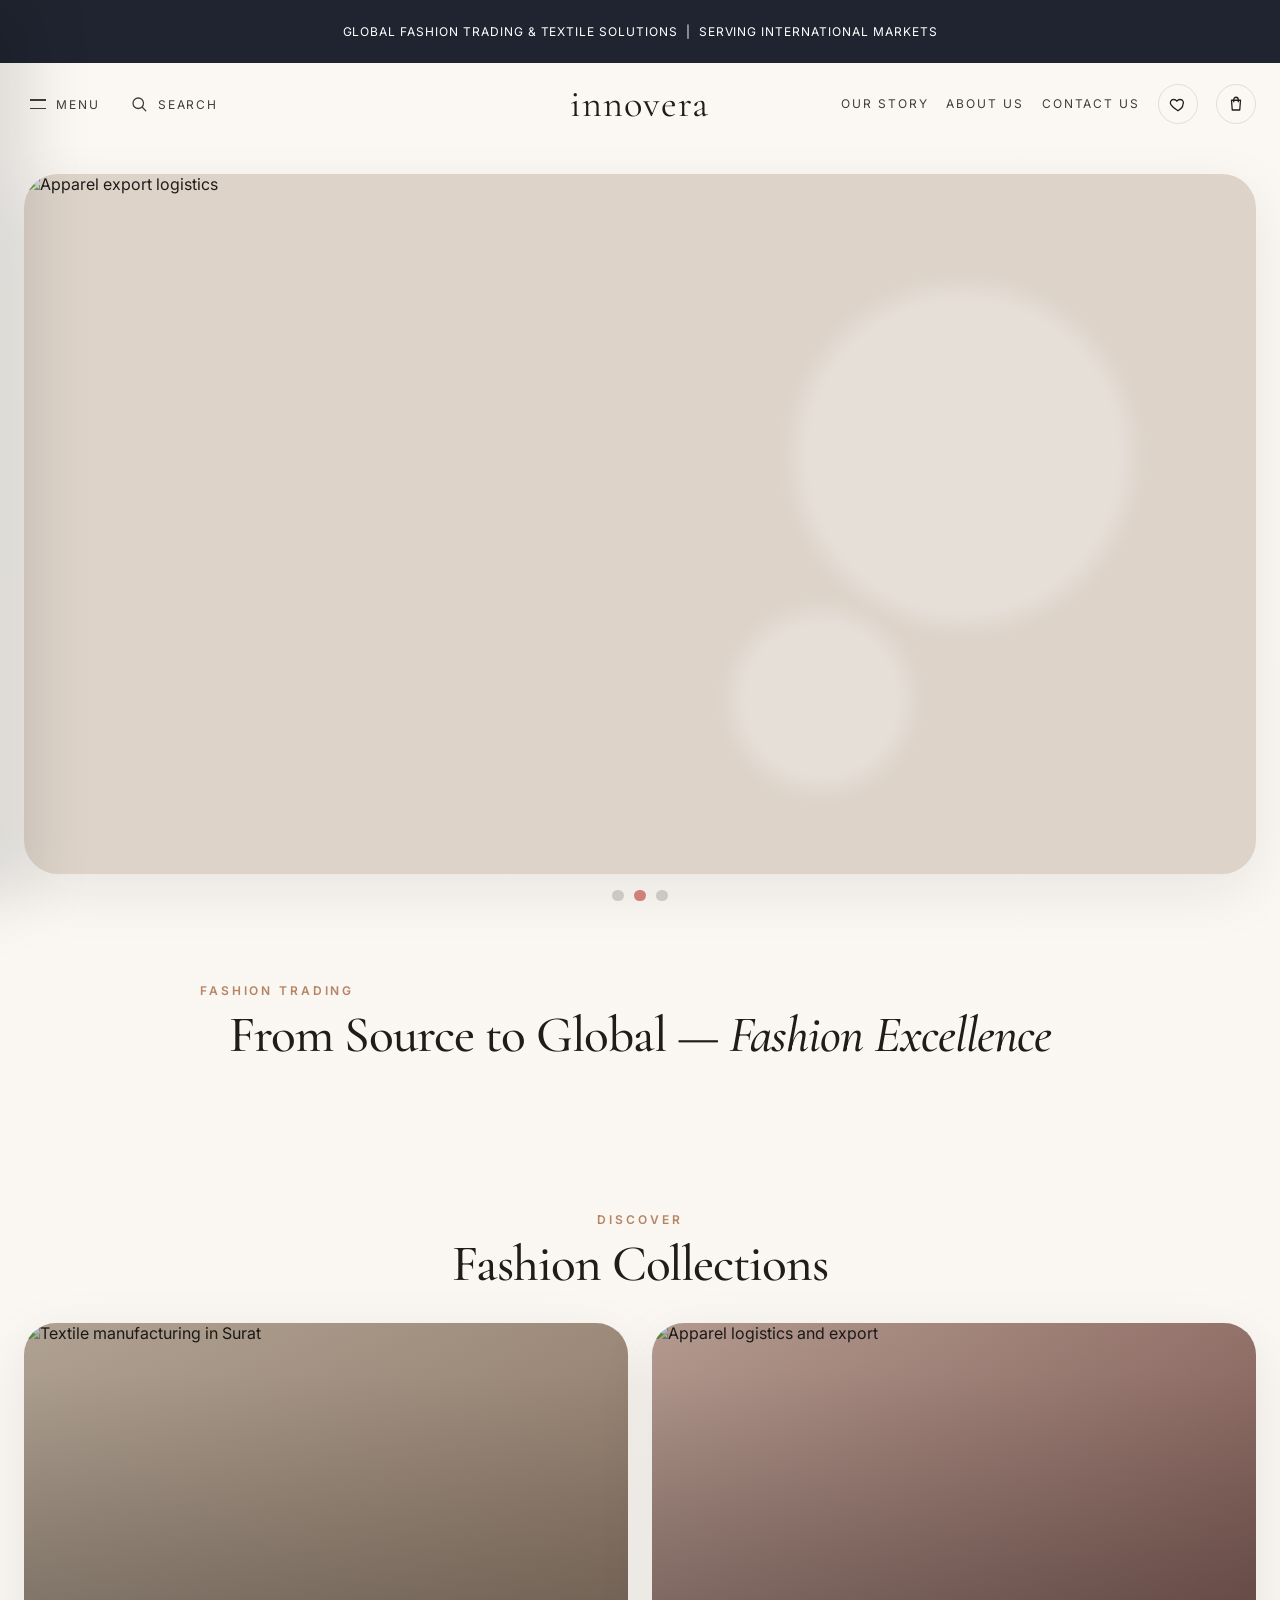
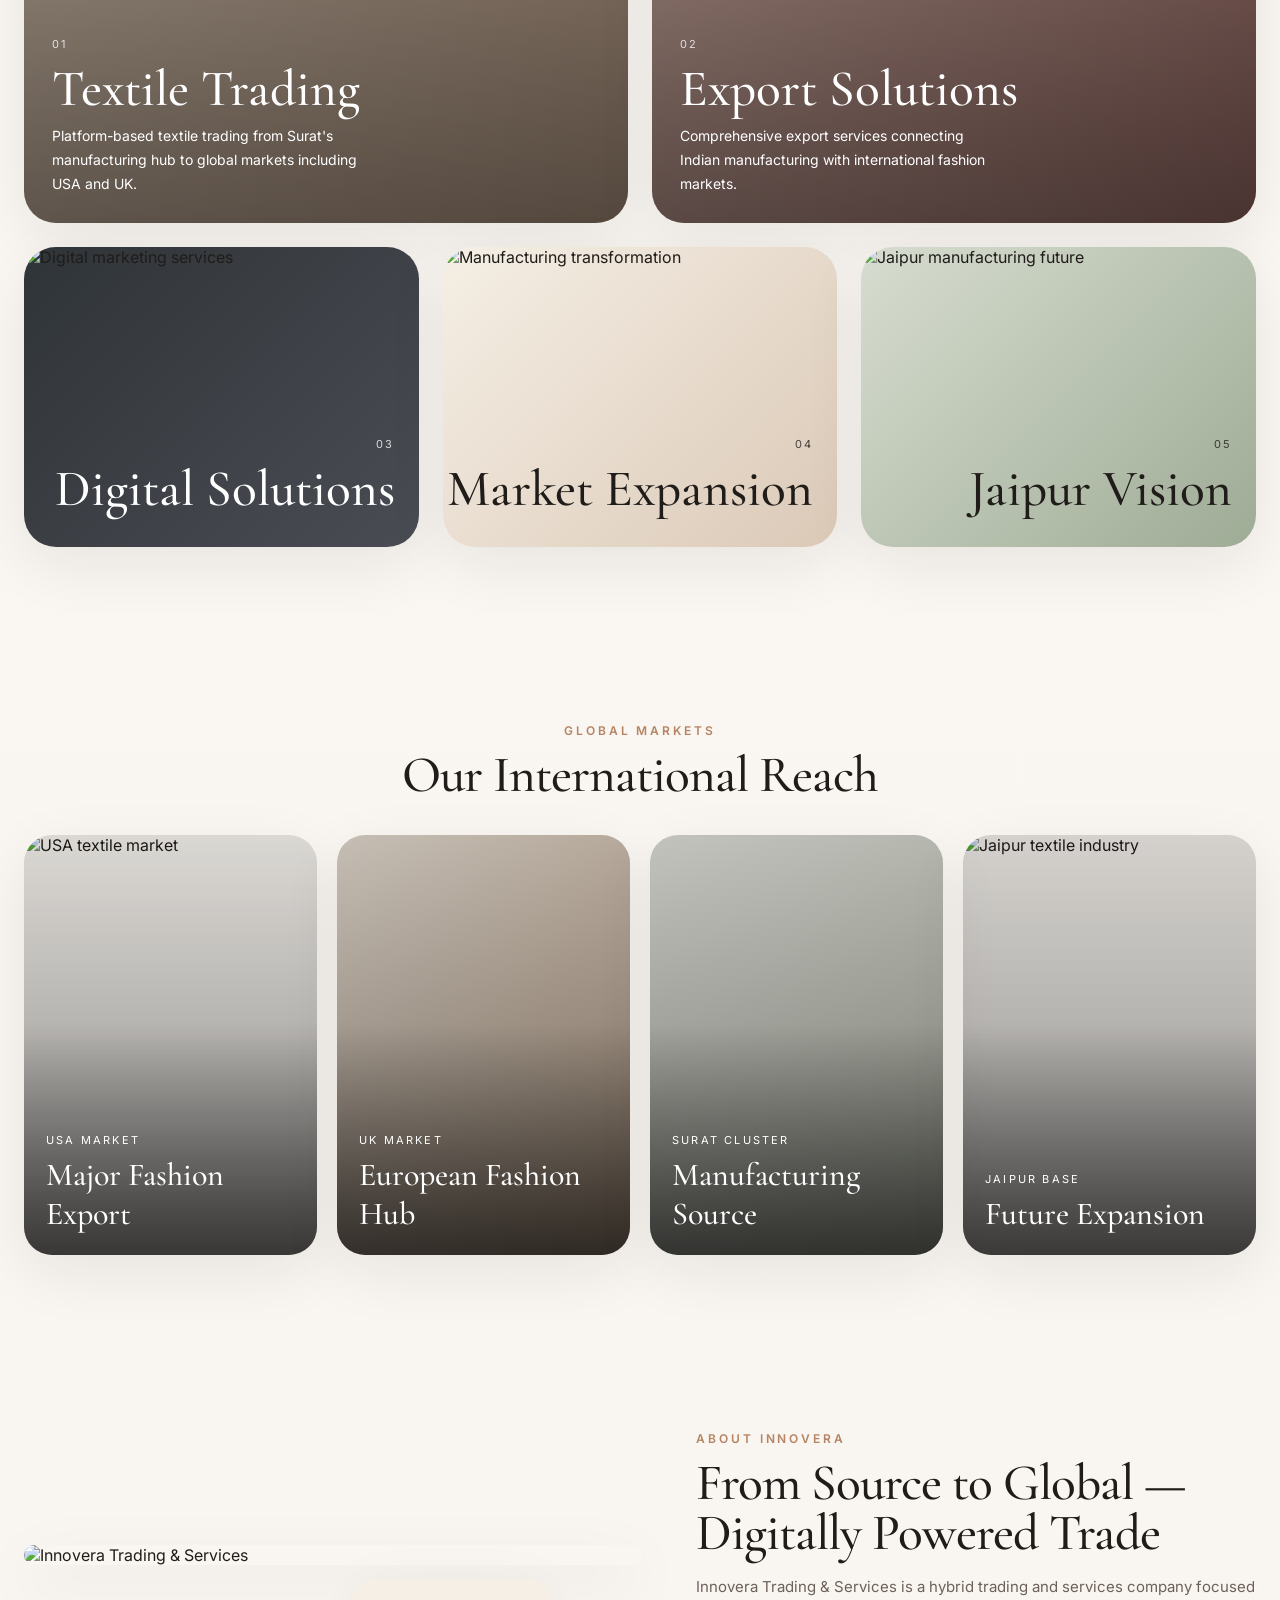
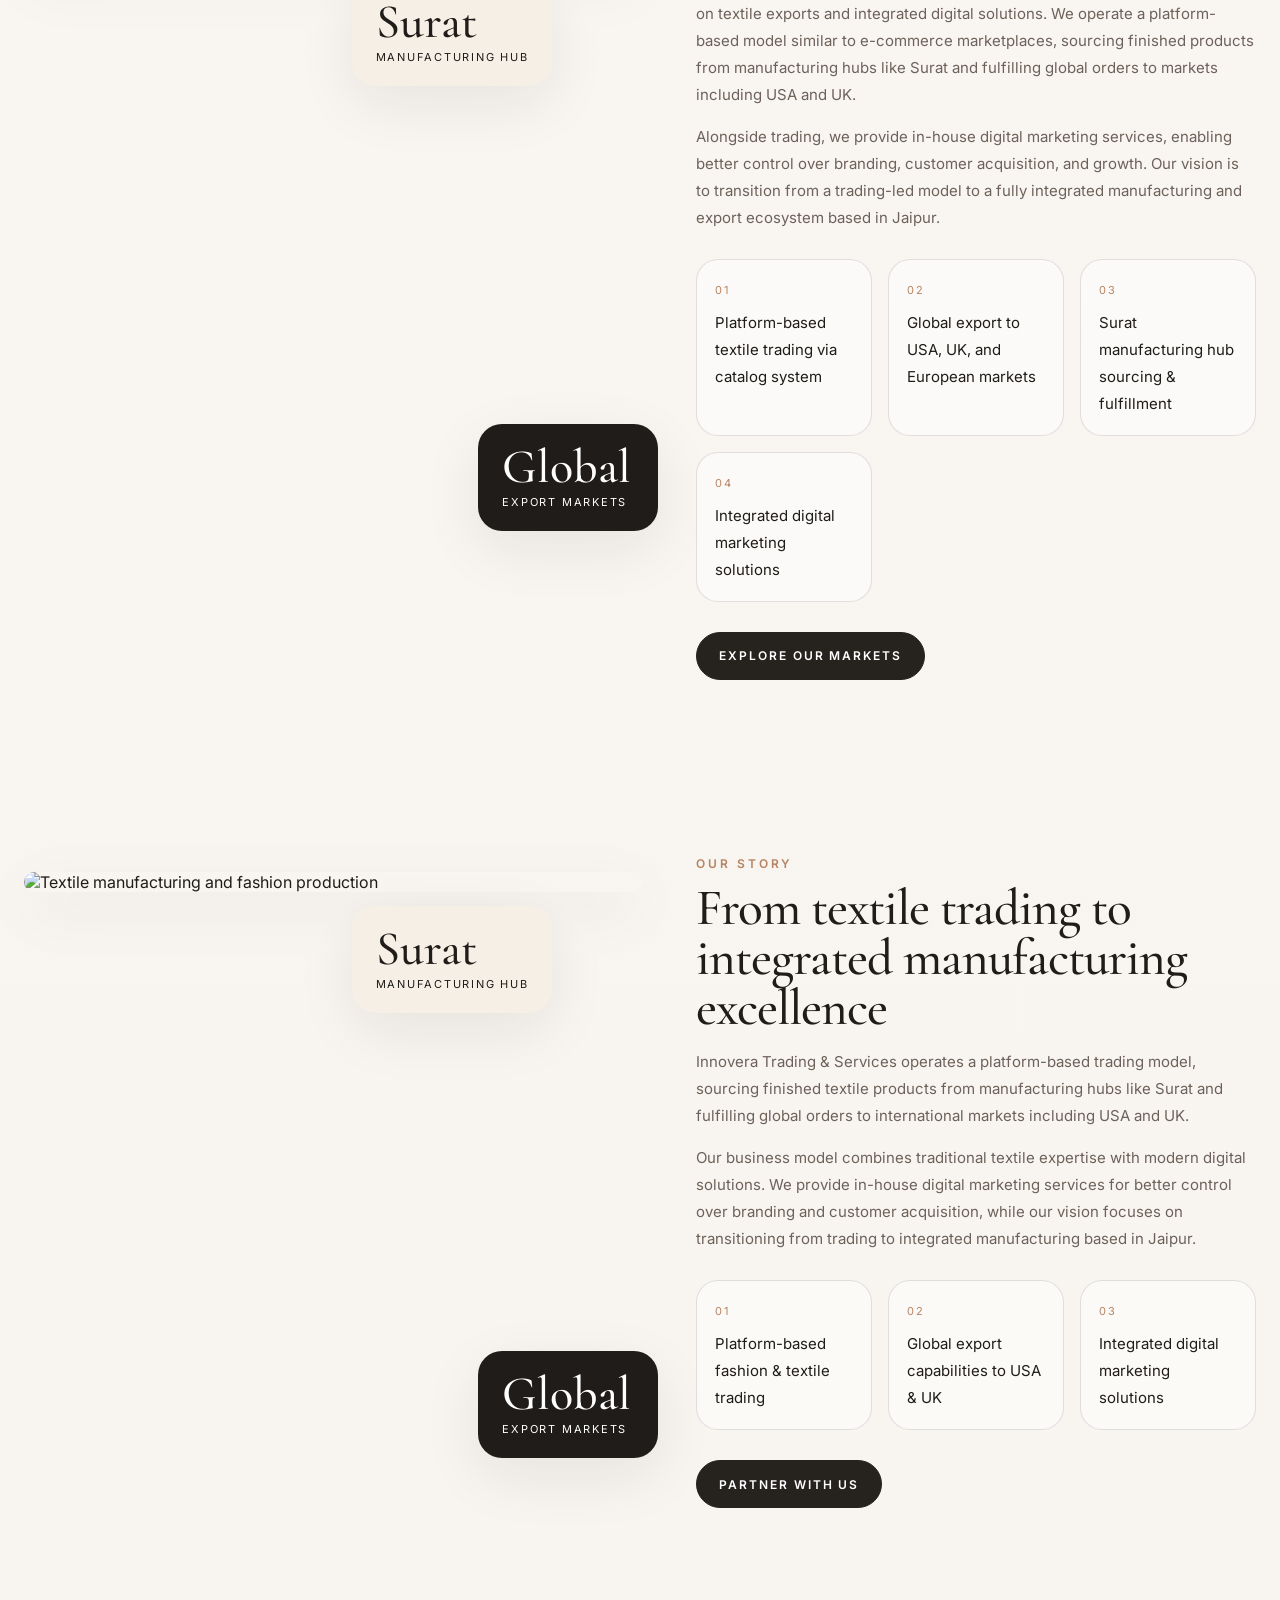
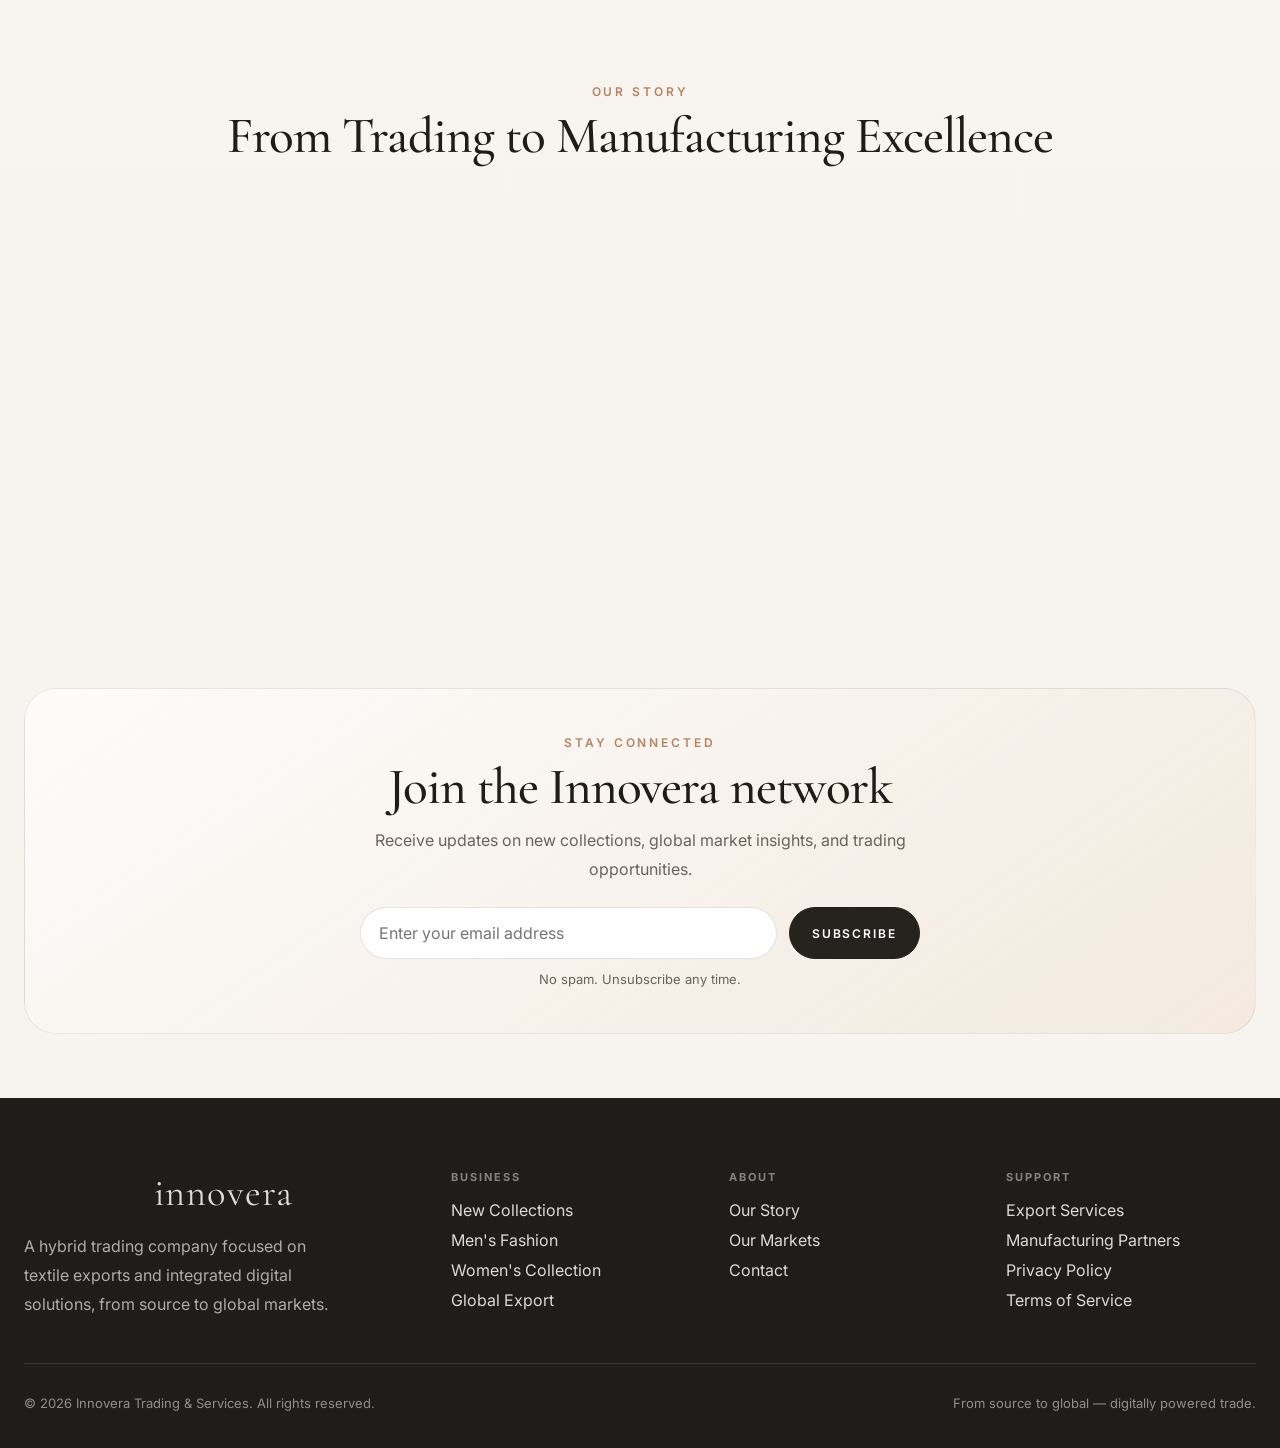
==== commit 63d63da9: "Update index.html" ====
--- a/index.html
+++ b/index.html
@@ -82,7 +82,7 @@
     <section class="hero container" id="hero">
       <div class="hero-slider" id="hero-slider">
         <article class="hero-slide is-active" data-theme="light">
-          <img src="https://sspark.genspark.ai/cfimages?u1=nhm%2BUsDojzHT13eoRxFasC%2F8bvIsmk0zuCR57UMe5Cu15LCjPRh36ZxEYYqQCg2hDCELjBTFSKTkv%2FWaNTuwCETAkVGiDT8Nl8wsyTvF2RQx&u2=mjJ3gwC%2FaQDf%2BSDt&width=2560" alt="Surat textile manufacturing facility" />
+          <img src="https://sspark.genspark.ai/cfimages?u1=BIKKlLU7zeiUgNu56AvS3vNLRBhBQVfy%2BNXUY4kyv4r8SlVMZ9RBtHHKXb866ksmlSVawrCpVfJ3eRE%2F7OopRf%2FaaZ2ELJsxlTjA1rhjHt2Xlrllzw%2BIeyp5z%2BaPT2pROKyf&u2=f7pbQ%2B4LpjiCck0h&width=2560" alt="Surat textile manufacturing facility" />
           <div class="hero-gradient"></div>
           <div class="hero-copy">
             <p class="eyebrow">Innovera Trading & Services</p>
@@ -96,7 +96,7 @@
         </article>
 
         <article class="hero-slide">
-          <img src="https://sspark.genspark.ai/cfimages?u1=5U1uuxEuKyxNivxA0fQsezXxtTb2HmXi2N51H2RsEVPiMzHMqGQddLQ8fKlonKfK7oZt3jnKEHOcyingxueM7gTdLQkhhOawicSyNcbcVFm%2BNnQrGL4GIez02gE4wGH7KRvfpmC5Ei98kl7yAWLfWuMZu6Uz9SDaAff2DqXdq9yxLcxv&u2=mWKFkVqxQM1X7of7&width=2560" alt="Apparel export logistics" />
+            <img src="https://sspark.genspark.ai/cfimages?u1=s7vJUG5S3wN4BgmMMK5s%2FK5DyLJRAMFIubDfxHics9nNRKwsXt1Izbvig56TiMKT4X5neSNP9dpMjkdMtyM70Gvc8XpDpy%2Fmu4ou%2FTWcqyeb%2B4ocllGoihzHxtF%2B9736aPD4eetA%2FUSexw%3D%3D&u2=%2BUBHT1fKF%2BLULsxx&width=2560" alt="Apparel export logistics" />
           <div class="hero-art hero-art-warm">
             <div class="hero-copy compact dark-copy">
               <p class="eyebrow">Fashion Trading</p>
@@ -108,7 +108,7 @@
         </article>
 
         <article class="hero-slide">
-          <img src="https://sspark.genspark.ai/cfimages?u1=UzgHyW%2Bgaw12%2Fz4fnXaoegFvTt6UasSkTVra0xLE75r3gwBQpWBttOuyyhv7%2Bx8CTw%2FjIfPHdbB1ug1EbTPqJFdpCUZuv0%2BvahbHllVC3wgJhFNq3y06qXacPQKJKHu6qk8P5g2xT9Vckl4KWCB61YSyVqKZXx5VMuACCx0wBZFIkArHvz6VXKkAD0%2BuNITojsLGlQpN6FTpEIk7jzgTVKVO%2Bb1dVn3a9pYK%2FDqxAwuJBaUkehc0yaL5tjQaPnD3upjzbGziddk%2FT2vAsKkWIfjock0xoVrNQFR9tjs80%2BZCKtAopGnmxW5sbLA%3D&u2=pcmXaZ3FLWobb2o%2F&width=2560" alt="Fashion manufacturing" />
+            <img src="img4.png" alt="Fashion manufacturing" />
           <div class="hero-gradient soft"></div>
           <div class="hero-copy right-copy">
             <p class="eyebrow">Our Vision</p>
@@ -141,7 +141,7 @@
 
         <div class="category-grid category-grid-main">
           <a href="#new-in" class="category-card large tone-sand">
-            <img src="https://sspark.genspark.ai/cfimages?u1=nhm%2BUsDojzHT13eoRxFasC%2F8bvIsmk0zuCR57UMe5Cu15LCjPRh36ZxEYYqQCg2hDCELjBTFSKTkv%2FWaNTuwCETAkVGiDT8Nl8wsyTvF2RQx&u2=mjJ3gwC%2FaQDf%2BSDt&width=2560" alt="Textile manufacturing in Surat" />
+            <img src="https://sspark.genspark.ai/cfimages?u1=BIKKlLU7zeiUgNu56AvS3vNLRBhBQVfy%2BNXUY4kyv4r8SlVMZ9RBtHHKXb866ksmlSVawrCpVfJ3eRE%2F7OopRf%2FaaZ2ELJsxlTjA1rhjHt2Xlrllzw%2BIeyp5z%2BaPT2pROKyf&u2=f7pbQ%2B4LpjiCck0h&width=2560" alt="Textile manufacturing in Surat" />
             <div class="category-media category-photo-left"></div>
             <div class="category-overlay"></div>
             <div class="category-card-content">
@@ -152,7 +152,7 @@
           </a>
 
           <a href="#new-in" class="category-card large tone-rose">
-            <img src="https://sspark.genspark.ai/cfimages?u1=5U1uuxEuKyxNivxA0fQsezXxtTb2HmXi2N51H2RsEVPiMzHMqGQddLQ8fKlonKfK7oZt3jnKEHOcyingxueM7gTdLQkhhOawicSyNcbcVFm%2BNnQrGL4GIez02gE4wGH7KRvfpmC5Ei98kl7yAWLfWuMZu6Uz9SDaAff2DqXdq9yxLcxv&u2=mWKFkVqxQM1X7of7&width=2560" alt="Apparel logistics and export" />
+            <img src="https://sspark.genspark.ai/cfimages?u1=1%2BcX1j6bikmLpoA%2BJNX3H%2B8pmXI0S6SkLiy2JgyMTeSiQ4EMQjfb4U55KV7h4Dh0oKVdzeimRigVpfpOx%2FXwqG4DYJnrMo%2Fu8wRwvskMGj%2FBdahdmaNFv7qKnzIxqi1dMTUh2LM0SuUYmyDX8CZyr2Cqr94CKBp0%2Ft7h&u2=eBiE46LkNfDn8joX&width=2560" alt="Apparel logistics and export" />
             <div class="category-media category-photo-right"></div>
             <div class="category-overlay"></div>
             <div class="category-card-content">
@@ -165,21 +165,21 @@
 
         <div class="category-grid category-grid-sub">
           <a href="#new-in" class="category-card small tone-charcoal">
-            <img src="https://sspark.genspark.ai/cfimages?u1=7BG%2FCR3Y6F8ySBsr41pB30zIHfNpZgjbH9CYsTrbJbqQfEPBc1bFqjhTUbXlIZthMAGB43OGhAuo8AMl9eCaS0HKZPAN%2BrWCbnWOud5t7vg9ORJTIVdwGGakURFSLXqmRmebpAB739pzetYnYQIS3VxREw968Ovr9BJu5HufGu89C9O8%2BqaasLejABPNkl%2BChZ1SoIkx&u2=gz3E%2FmtuVo0cBcHR&width=2560" alt="Digital marketing services" />
+          <img src="img2.png" alt="Digital marketing services" />
             <div class="category-card-content bottom-right">
               <span class="category-caption">03</span>
               <h3>Digital Solutions</h3>
             </div>
           </a>
           <a href="#global-reach" class="category-card small tone-ivory dark-text">
-            <img src="https://sspark.genspark.ai/cfimages?u1=Rln9a01RMtBP3A3WabsvyFjYoElFxOfAu3criBiv2SnIMduSNirEYdvxrBffC5tPSbkCixQaLiH5MTfxTFM0D8iheRPdqGM%2FCFozlPbC9IR0H%2BRxJrEjIFT0ux0iVs4%2B2HQqh7DLGZy46A%3D%3D&u2=IH%2F9IADR6q9LAigP&width=2560" alt="Manufacturing transformation" />
+            <img src="https://sspark.genspark.ai/cfimages?u1=xM8V9wwO8RsRxPvxlb2HRYfaKIAokus%2FI%2B6i6mP1J4DXQunlkh%2BZs7rMbJ6eROv9HDIaHyD6nL%2Fz41rqB%2FWpiJkRZgs8WHXIhU3PS0xPVM3PFLfPByJlAO9GVO4vI1%2FHFYB7esmKF1%2BfDLQE3sCeng%3D%3D&u2=B0qNaFCrRwX1qtzg&width=2560" alt="Manufacturing transformation" />
             <div class="category-card-content bottom-right">
               <span class="category-caption">04</span>
               <h3>Market Expansion</h3>
             </div>
           </a>
           <a href="#story" class="category-card small tone-sage dark-text">
-            <img src="https://sspark.genspark.ai/cfimages?u1=8NYzSDBPSz1thCOAX860KRCuGk1ZVUUnqiwYYzCD3Iz6OlKAvaCG28%2Bq1K9cCbpVuv5GyHSCQnRCgiN0Y6k7N5kwQ9KjekW7czJtcWHD%2FSx0C%2BW%2Fn%2BtpW8wWC5wBQWXNzKHB0cGH7jIkWjhhvsmL2%2BVrfMbnjAhbQ363B8LnmaKMGZ7sfiJLx%2Fha79Bogjz1KlYSCCpB%2FQXIGT4n03veLHHlX8jqb7ykk9kgdiKV%2FX4mkTinOGs%3D&u2=oCRR%2F87PYDicgbaJ&width=2560" alt="Jaipur manufacturing future" />
+            <img src="https://sspark.genspark.ai/cfimages?u1=RwPhKyaP34QSyttzWqKBGdq3S5KFa49We72CCdQxdhnRWFH5aGDlofIbvvsC7ayA%2Fxobg0ng49zHWLiCjmC%2FPnAxn73JrlcdYeJi5irx98Qnqv6V5vrtQEQARz3MiE2peVC6AEiMlH8mSKgrvNI%3D&u2=YA1XMECtw8VXemYK&width=2560" alt="Jaipur manufacturing future" />
             <div class="category-card-content bottom-right">
               <span class="category-caption">05</span>
               <h3>Jaipur Vision</h3>
@@ -198,7 +198,7 @@
 
         <div class="brand-row">
           <article class="brand-card brand-one">
-            <img src="https://sspark.genspark.ai/cfimages?u1=H4i%2Ft7ZktBjiz8uGuKZhtfQ95wNo9%2BE16PL9EY5MSoBQy85EAVudxKD6uJqfXKi1nt%2BTcj4ECuozln7CvzwJdzOh9Tg%2FGrl5m9cw2YWjjHVrWcfteVob0MpAkW6crJN8cSIHvCMJ9nfDP2g1VCvQQ90u4Ws%2FX5Zy&u2=Ou%2Bif7aOD6IDP5lQ&width=2560" alt="USA textile market" />
+            <img src="https://sspark.genspark.ai/cfimages?u1=s7vJUG5S3wN4BgmMMK5s%2FK5DyLJRAMFIubDfxHics9nNRKwsXt1Izbvig56TiMKT4X5neSNP9dpMjkdMtyM70Gvc8XpDpy%2Fmu4ou%2FTWcqyeb%2B4ocllGoihzHxtF%2B9736aPD4eetA%2FUSexw%3D%3D&u2=%2BUBHT1fKF%2BLULsxx&width=2560" alt="USA textile market" />
             <div class="brand-card-overlay"></div>
             <div class="brand-card-content">
               <p>USA Market</p>
@@ -206,7 +206,7 @@
             </div>
           </article>
           <article class="brand-card brand-two">
-            <img src="https://sspark.genspark.ai/cfimages?u1=ger47kQEMzc2MBl%2B2jWIKXQg3kPuy5m9TzgAlcef5qAYsHzzQk3PuhkeUGkn7bhMXXWiuYmHGsZavk068Cj7dcTi4Nz0ot9gyd8ypdRP3DET400OBUPEbdJ7ngLjZXY5D9jkUWTukHlDMc3JQ8JDRCpK77pVkrURHjH98W5muUIlcuaSgWElvBav4%2BnLTC%2FOpgo849N21nmclCItb5c%3D&u2=VyXhCR9EdYNb9w%2BM&width=2560" alt="UK fashion market" />
+            <img src="https://sspark.genspark.ai/cfimages?u1=RWPhKyaP34QSyttzWqKBGdq3S5KFa49We72CCdQxdhnRWFH5aGDlofIbvvsC7ayA%2Fxobg0ng49zHWLiCjmC%2FPnAxn73JrlcdYeJi5irx98Qnqv6V5vrtQEQARz3MiE2peVC6AEiMlH8mSKgrvNI%3D&u2=YA1XMECtw8VXemYK&width=2560" alt="UK fashion market" />
             <div class="brand-card-overlay"></div>
             <div class="brand-card-content">
               <p>UK Market</p>
@@ -214,7 +214,7 @@
             </div>
           </article>
           <article class="brand-card brand-three">
-            <img src="https://sspark.genspark.ai/cfimages?u1=nhm%2BUsDojzHT13eoRxFasC%2F8bvIsmk0zuCR57UMe5Cu15LCjPRh36ZxEYYqQCg2hDCELjBTFSKTkv%2FWaNTuwCETAkVGiDT8Nl8wsyTvF2RQx&u2=mjJ3gwC%2FaQDf%2BSDt&width=2560" alt="Surat textile manufacturing" />
+            <img src="https://sspark.genspark.ai/cfimages?u1=BIKKlLU7zeiUgNu56AvS3vNLRBhBQVfy%2BNXUY4kyv4r8SlVMZ9RBtHHKXb866ksmlSVawrCpVfJ3eRE%2F7OopRf%2FaaZ2ELJsxlTjA1rhjHt2Xlrllzw%2BIeyp5z%2BaPT2pROKyf&u2=f7pbQ%2B4LpjiCck0h&width=2560" alt="Surat textile manufacturing" />
             <div class="brand-card-overlay"></div>
             <div class="brand-card-content">
               <p>Surat Cluster</p>
@@ -222,7 +222,7 @@
             </div>
           </article>
           <article class="brand-card brand-four">
-            <img src="https://sspark.genspark.ai/cfimages?u1=QSEh2mh3NDruR05sEVDxdW3if%2BdLXJM77nJZZQOXJCJTrni%2Fmt4x%2Bl6eiXYr2ZNQOykyGTwMczb1OcI9qg9HiygC2BSjQeoyBU0Ycx3ESytqPTjvl8lAAkMK%2BSFlHqT96GznUAhZyBHmcVPp1FQGU9X35zqg6JDUmsdmhWjJaZoLl%2FsVJNnwep8CuhiZFvbNwCta6i5%2FUNOtIoGKQZd1wopds6%2FJwyw8&u2=u1nmIvEnbBlL0wGc&width=2560" alt="Jaipur textile industry" />
+            <img src="https://sspark.genspark.ai/cfimages?u1=4wUV0bcL%2FcJj%2FH9Nbx1rNAgy6VWYZxvAIsETKB3W%2BIgiCq1Q23JLUEwtHUYuDQjvLSy21or7KK%2BQcrKl8lVk4DEHIfw%2F22xUWsXW82Qes81A5tx9K7sKBaUsggL60jcx%2FW7TZ0k1ug%3D%3D&u2=43QDlaW3zuzfrRi%2B&width=2560" alt="Jaipur textile industry" />
             <div class="brand-card-overlay"></div>
             <div class="brand-card-content">
               <p>Jaipur Base</p>
@@ -236,7 +236,7 @@
     <section class="story section" id="company-story">
       <div class="container story-grid">
         <div class="story-media">
-          <img src="https://sspark.genspark.ai/cfimages?u1=jSgbB8bnFIkGQg4kVhbYct5eI5jYjTJn3GJlI4iAYfMld4ivNid7CaKwyJWJSVUXYTpaKHGzyBMaXKCee2%2FfI0s4rdZQ20FDKFGWBMfV%2Fg1Zuza20QZ3wM21%2BhI%3D&u2=4KLvuP0dNK3TEvaB&width=2560" alt="Innovera Trading & Services" />
+          <img src="https://sspark.genspark.ai/cfimages?u1=BIKKlLU7zeiUgNu56AvS3vNLRBhBQVfy%2BNXUY4kyv4r8SlVMZ9RBtHHKXb866ksmlSVawrCpVfJ3eRE%2F7OopRf%2FaaZ2ELJsxlTjA1rhjHt2Xlrllzw%2BIeyp5z%2BaPT2pROKyf&u2=f7pbQ%2B4LpjiCck0h&width=2560" alt="Innovera Trading & Services" />
           <div class="story-stat-card stat-dark">
             <strong>Global</strong>
             <span>Export Markets</span>
@@ -265,7 +265,7 @@
     <section class="story section" id="story">
       <div class="container story-grid">
         <div class="story-media">
-          <img src="https://sspark.genspark.ai/cfimages?u1=f7a0v1HdKjcshNATNsA6603rhsX%2BptiDxp5rrUI3Rzby6Nw9zU5O%2FBegjkzARwxhnnhCY6IVx3XG2xjcboZSBTCNMrDyJbnoJBhZJH01FRNca32v8GuwNgvVFyXPisecMVZZIrJEsX3vy1enNgL6wahLPA%3D%3D&u2=0Zddx8aS74TEPUqY&width=2560" alt="Textile manufacturing and fashion production" />
+          <img src="img3.png" alt="Textile manufacturing and fashion production" />
           <div class="story-stat-card stat-dark">
             <strong>Global</strong>
             <span>Export Markets</span>
@@ -298,7 +298,7 @@
         </div>
         <div class="journal-grid">
           <article class="journal-card featured-journal">
-            <img src="https://sspark.genspark.ai/cfimages?u1=5QFYP1UJ%2FON%2BhGhcQrKJeqJ%2FfkiU6QoEeCH7Jk9UQYsNuoVUevQc7cbq2kbKOgwnge5f4EWcBmOvARFHT6iAAmmlEE07Iox7x%2B8Vsi%2BDfTDQn3F5B7YBgs38Fi6fU7LG0ppG8TYORPLb%2FhCgZX7qrA7rlYIYFXewcuqctKfx6mIRx%2FuwiZVlk9KgRoMZC%2BM%2FnvLgjkMiDGjV63WFNlohmQxvgwhWI3y2NQ0K&u2=nIad%2Bm8IHm6c%2BJvs&width=2560" alt="Surat textile manufacturing" />
+            <img src="https://sspark.genspark.ai/cfimages?u1=BIKKlLU7zeiUgNu56AvS3vNLRBhBQVfy%2BNXUY4kyv4r8SlVMZ9RBtHHKXb866ksmlSVawrCpVfJ3eRE%2F7OopRf%2FaaZ2ELJsxlTjA1rhjHt2Xlrllzw%2BIeyp5z%2BaPT2pROKyf&u2=f7pbQ%2B4LpjiCck0h&width=2560" alt="Surat textile manufacturing" />
             <div class="journal-card-overlay"></div>
             <div class="journal-card-content">
               <p class="journal-tag">Manufacturing Hub</p>
@@ -307,7 +307,7 @@
             </div>
           </article>
           <article class="journal-card muted-journal">
-            <img src="https://sspark.genspark.ai/cfimages?u1=6MSbxnlnI3rhKn9DPPgpjKNPMGD25H27sYlY57bjOZ5UuOZtgx12WLA452CCZlp%2BHuQrQ%2BiA1x%2Fhrg9zyv9vkp8kwZ2ZcfEyak8l9xB7bB2Qkolvuu7ezOEmLjP7JDzA5s2QdLWHGq2rRkNMrKF%2Feyr0YEf8fLW3M4gJPqv3SslURH8Vj9VRYD0%3D&u2=RKLHru9rq3XDv0W0&width=2560" alt="Textile export business" />
+            <img src="https://sspark.genspark.ai/cfimages?u1=s7vJUG5S3wN4BgmMMK5s%2FK5DyLJRAMFIubDfxHics9nNRKwsXt1Izbvig56TiMKT4X5neSNP9dpMjkdMtyM70Gvc8XpDpy%2Fmu4ou%2FTWcqyeb%2B4ocllGoihzHxtF%2B9736aPD4eetA%2FUSexw%3D%3D&u2=%2BUBHT1fKF%2BLULsxx&width=2560" alt="Textile export business" />
             <div class="journal-card-content dark-copy">
               <p class="journal-tag">Export Excellence</p>
               <h3>Global Market Expansion</h3>
@@ -315,7 +315,7 @@
             </div>
           </article>
           <article class="journal-card sand-journal">
-            <img src="https://sspark.genspark.ai/cfimages?u1=40d13rNNaVzL8pykcymY%2Fq0j32%2F%2BFIAegsEL5r9gqoA7Xd8vHJyAv5S8q5qs%2B%2FlP9GBewjHa1EhMO8Bq3Kh3hgM6O6Zv6ZdL6Mo8tZUyY%2F3zCCWlNy3nDKSzs49F2yga0v8NpdFQD4M2nb8EhQIX0STVzStwqy2vwdc3EAqaEXJnTZXWzg2LfiqF%2Bic9&u2=NeS9PFCexoW4CEvS&width=2560" alt="Garment manufacturing focus" />
+            <img src="img1.png" alt="Garment manufacturing focus" />
             <div class="journal-card-content dark-copy">
               <p class="journal-tag">Future Vision</p>
               <h3>Jaipur Manufacturing Base</h3>
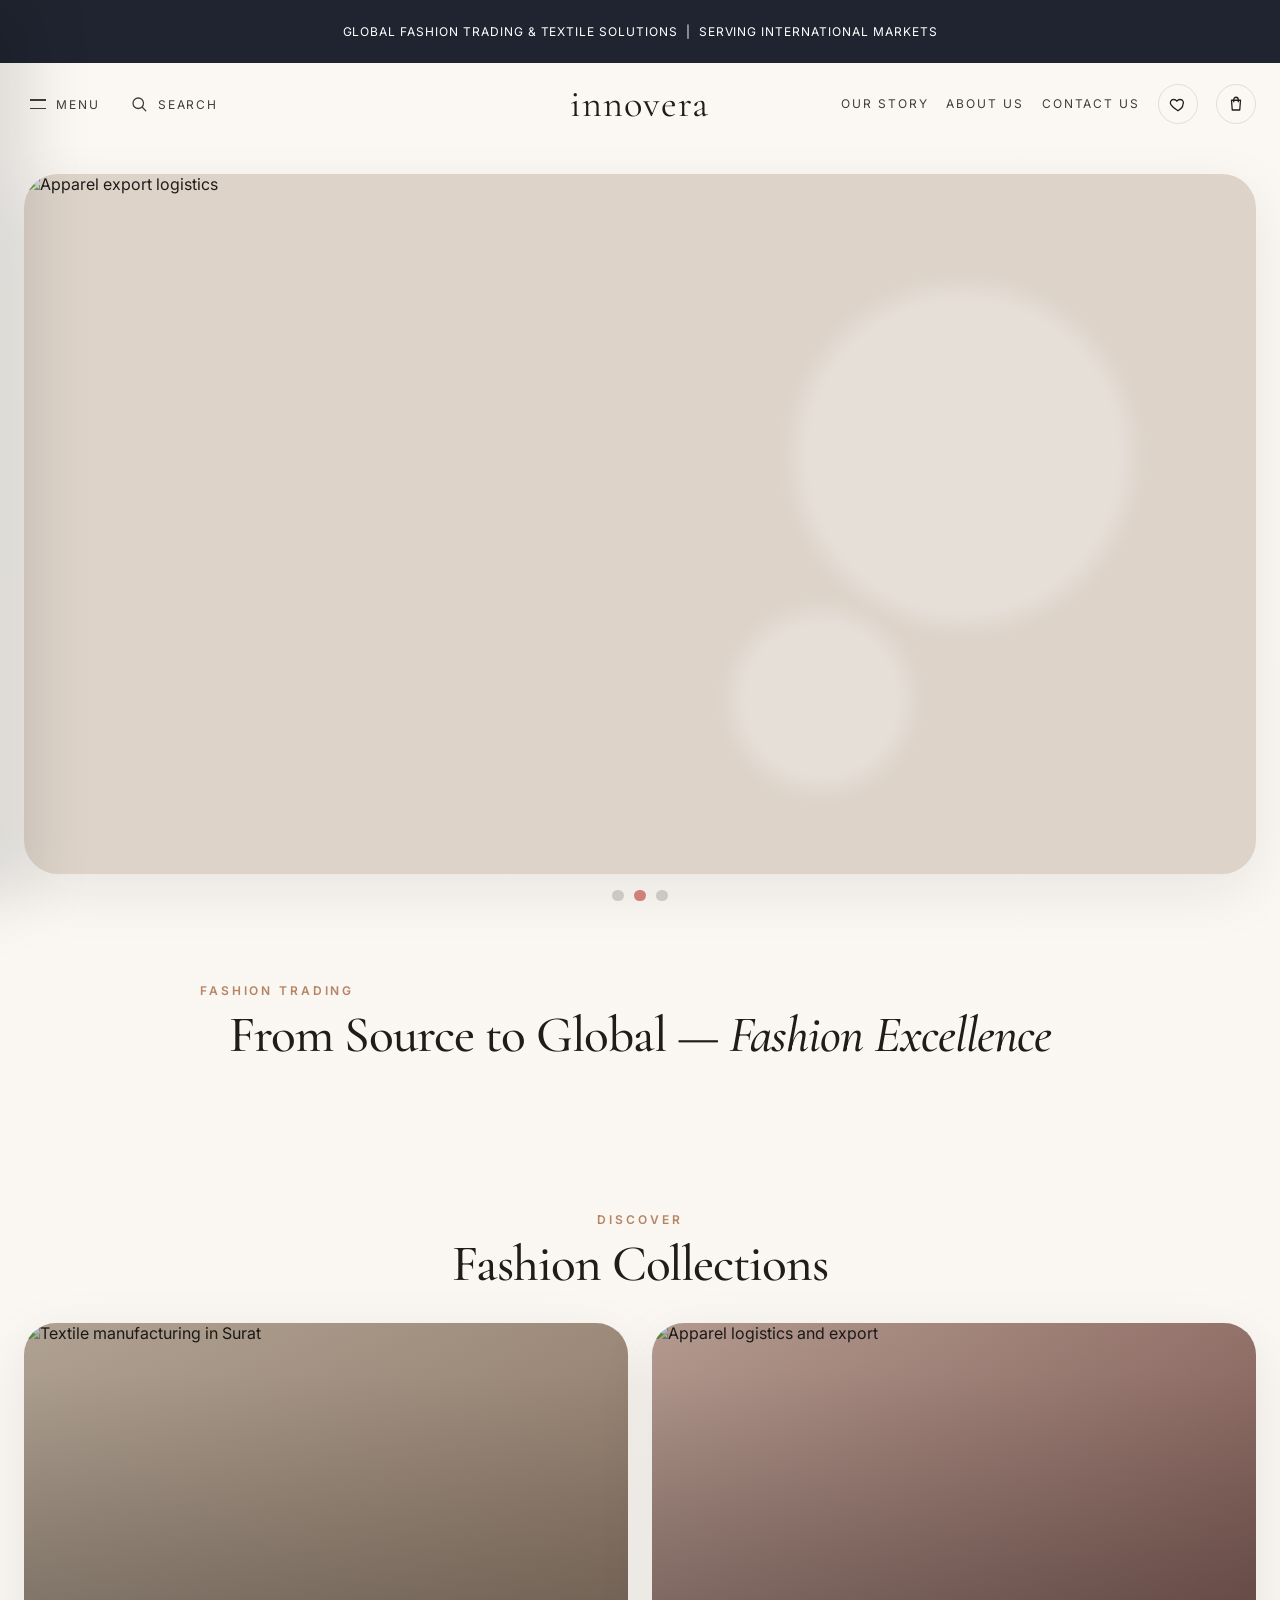
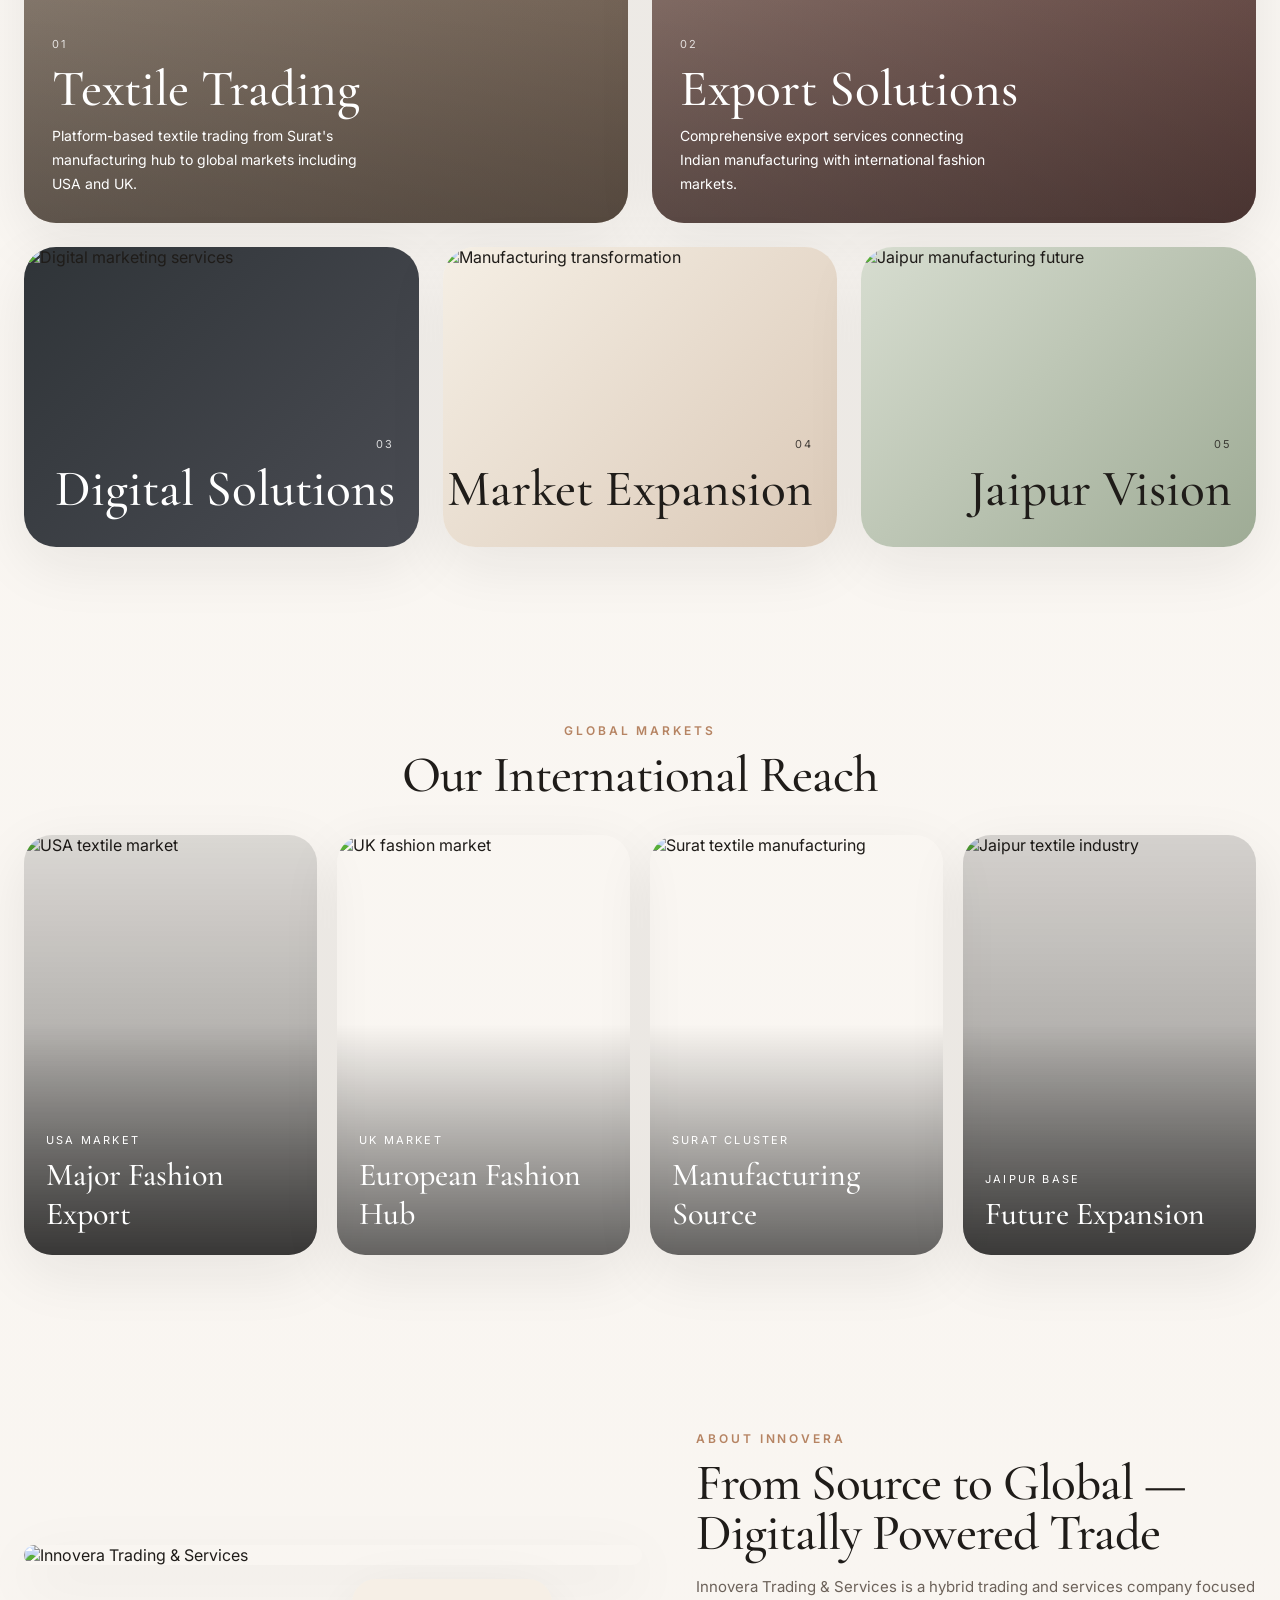
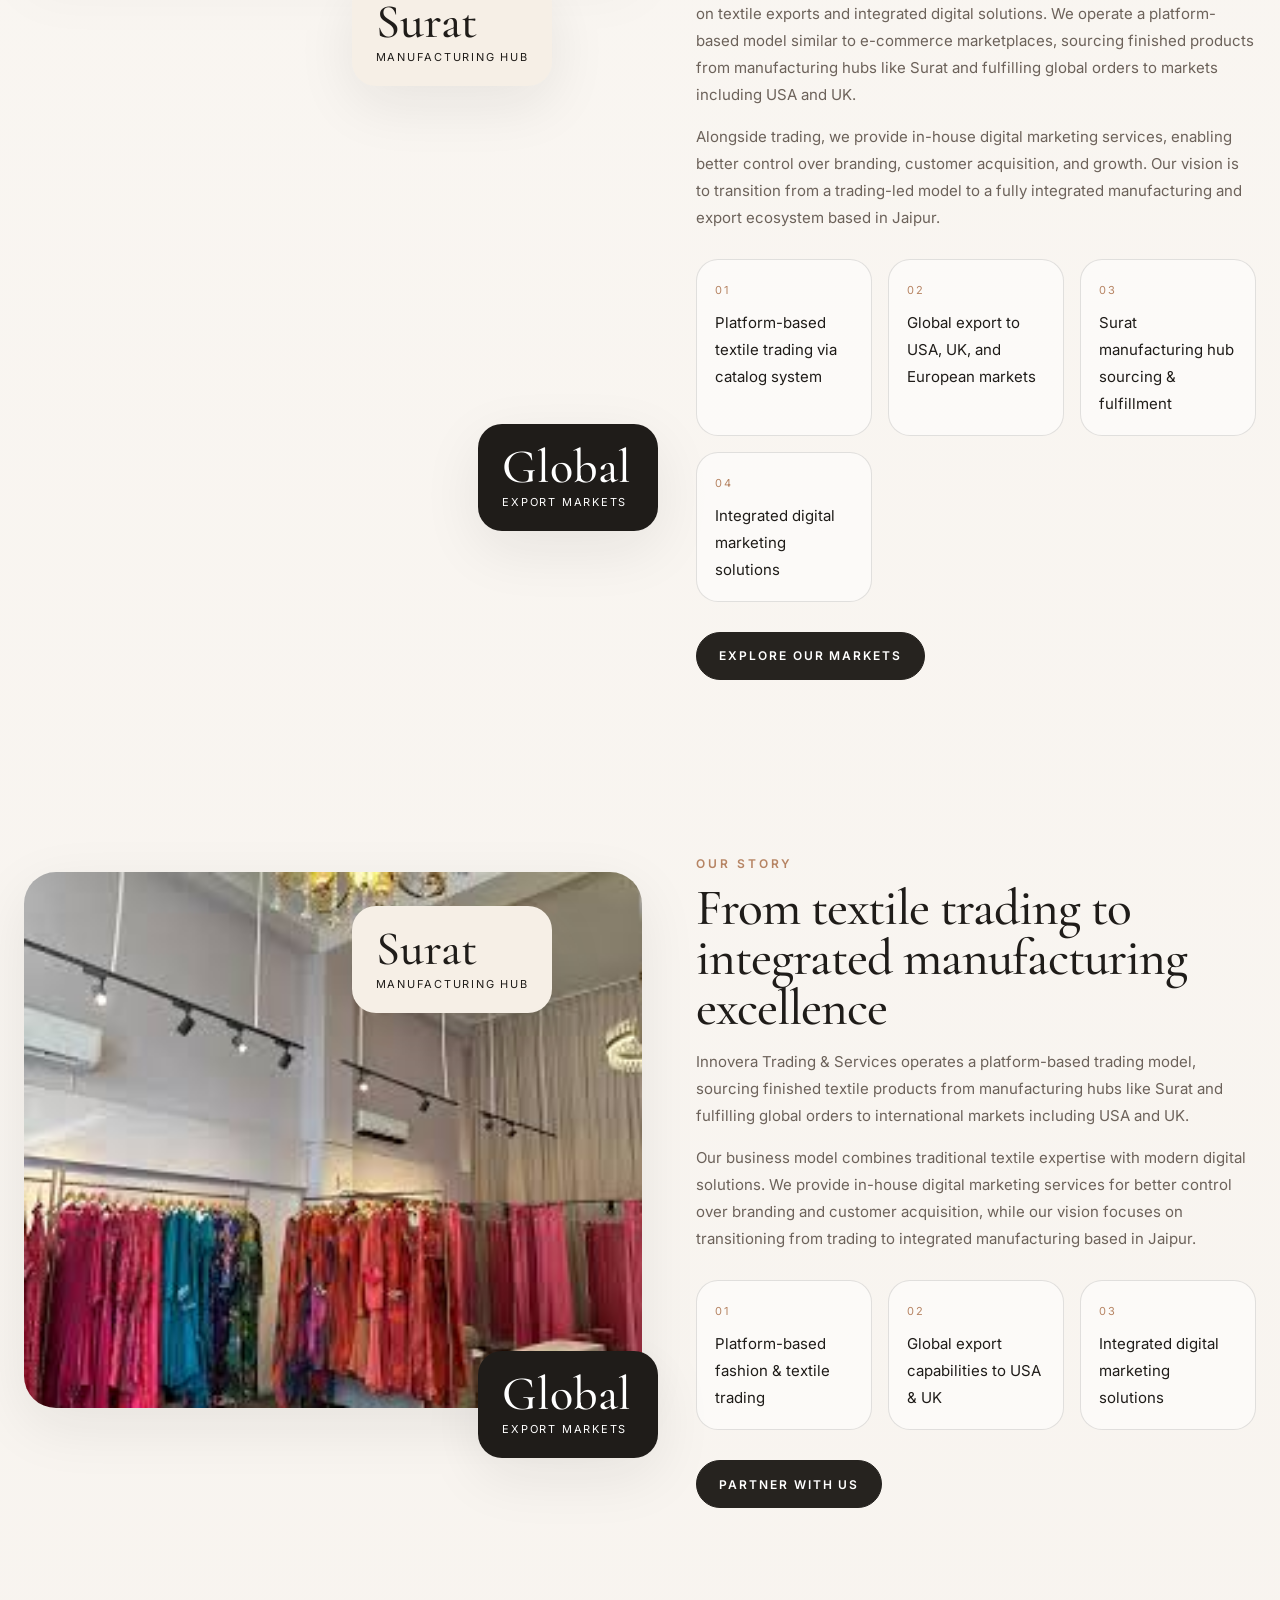
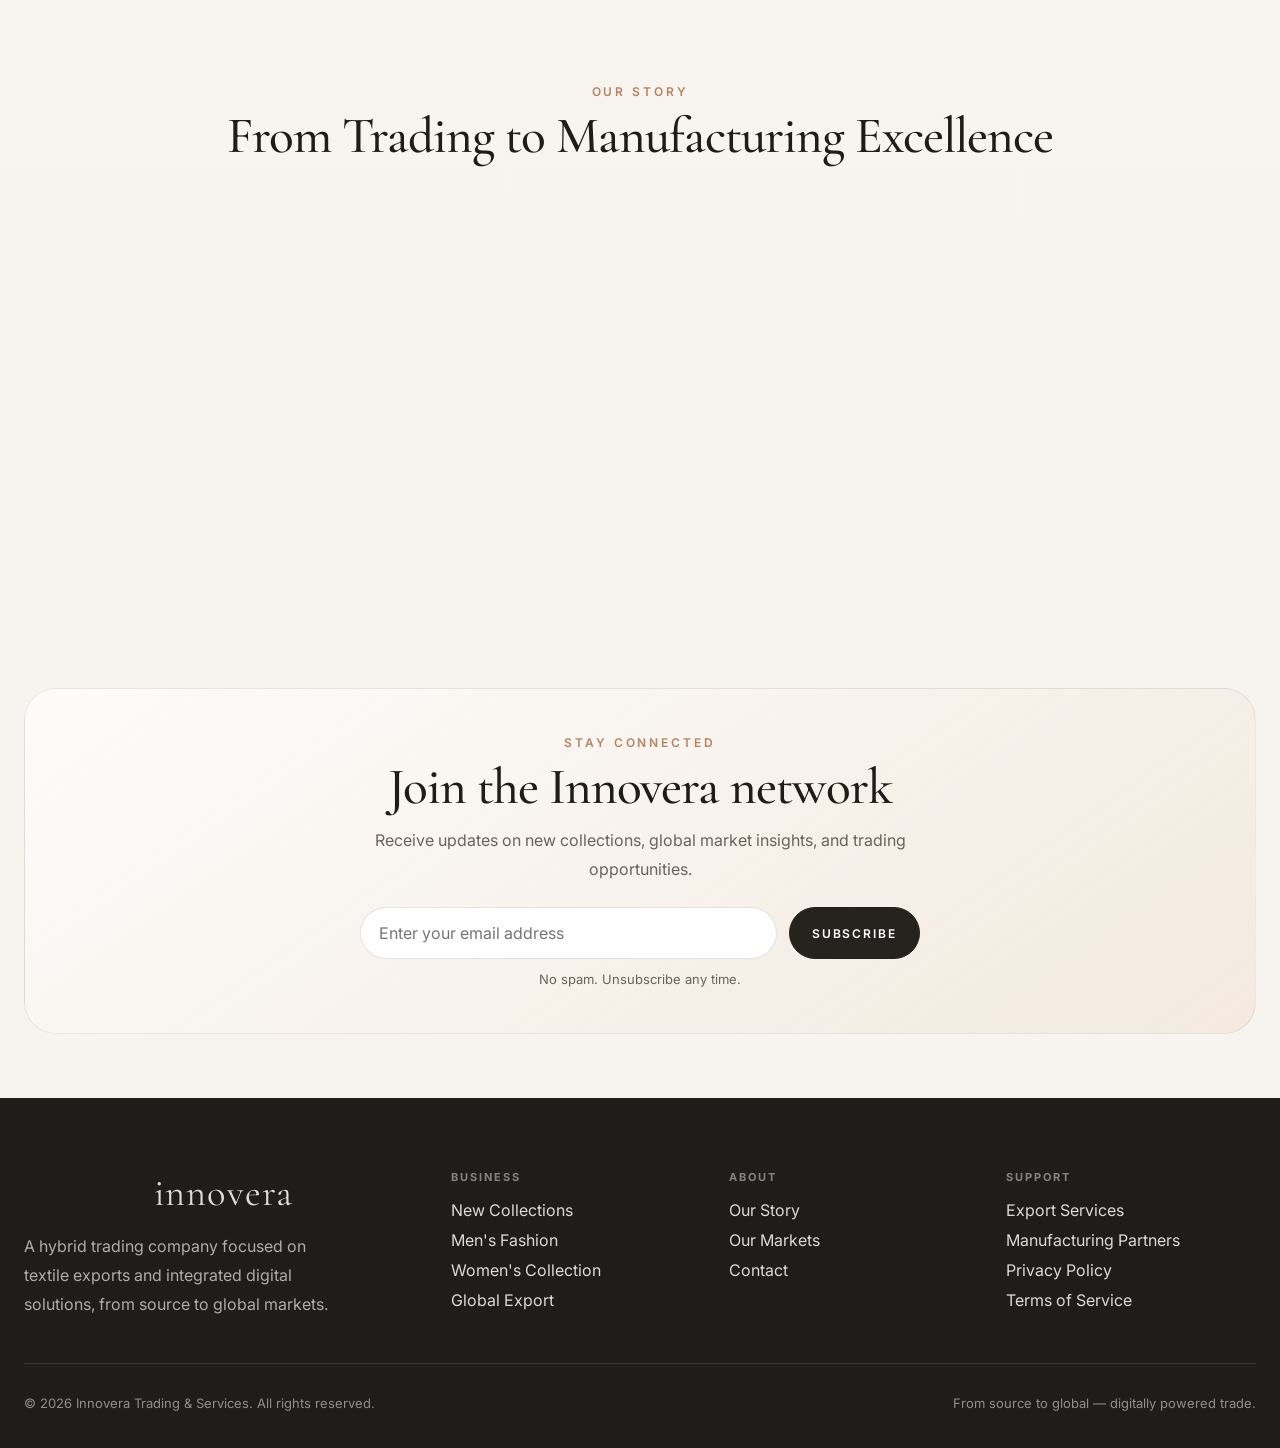
==== commit 1ab0870c: "Update index.html" ====
--- a/index.html
+++ b/index.html
@@ -206,7 +206,7 @@
             </div>
           </article>
           <article class="brand-card brand-two">
-            <img src="https://sspark.genspark.ai/cfimages?u1=RWPhKyaP34QSyttzWqKBGdq3S5KFa49We72CCdQxdhnRWFH5aGDlofIbvvsC7ayA%2Fxobg0ng49zHWLiCjmC%2FPnAxn73JrlcdYeJi5irx98Qnqv6V5vrtQEQARz3MiE2peVC6AEiMlH8mSKgrvNI%3D&u2=YA1XMECtw8VXemYK&width=2560" alt="UK fashion market" />
+            <img src="img5.png" alt="UK fashion market" />
             <div class="brand-card-overlay"></div>
             <div class="brand-card-content">
               <p>UK Market</p>
@@ -214,7 +214,7 @@
             </div>
           </article>
           <article class="brand-card brand-three">
-            <img src="https://sspark.genspark.ai/cfimages?u1=BIKKlLU7zeiUgNu56AvS3vNLRBhBQVfy%2BNXUY4kyv4r8SlVMZ9RBtHHKXb866ksmlSVawrCpVfJ3eRE%2F7OopRf%2FaaZ2ELJsxlTjA1rhjHt2Xlrllzw%2BIeyp5z%2BaPT2pROKyf&u2=f7pbQ%2B4LpjiCck0h&width=2560" alt="Surat textile manufacturing" />
+            <img src="img6.png" alt="Surat textile manufacturing" />
             <div class="brand-card-overlay"></div>
             <div class="brand-card-content">
               <p>Surat Cluster</p>
--- a/clothing.css
+++ b/clothing.css
@@ -464,8 +464,6 @@
 }
 .brand-card:hover::before { transform: scale(1.06); }
 .brand-one::before { background: linear-gradient(180deg, rgba(0,0,0,0.12), rgba(0,0,0,0.44)), url('https://sspark.genspark.ai/cfimages?u1=ykCXzHkYqcm2xGdlgbOIloILbyCdaVj%2BR%2Flma088SNcm8ONQdpiVmMxXCteOIY4fwhsx0e9wD4Ot4PI%2B6xwHVXZo2zATUm76LgSkMU2EJRAGuyCsw2%2BsF%2F0fAlJxLKriNL63BIEnkQbaBME%2BBzyXQTC%2FsxHq6PPMGKWn6bZ4x4G4XEJGoE9TrKagbqoIdILWQbspa%2FcmZtCKEkjYvEK6q11zXvNR4KapKP0NiA96pwdyV%2BKvvodeJafdmIGJf6uSF5FsA1SDYQ%3D%3D&u2=L5%2FQFAuoxUKKsQXm&width=2560') center top / cover no-repeat; }
-.brand-two::before { background: linear-gradient(180deg, rgba(0,0,0,0.15), rgba(0,0,0,0.38)), linear-gradient(135deg, #e8dfd4, #bea68f); }
-.brand-three::before { background: linear-gradient(180deg, rgba(0,0,0,0.15), rgba(0,0,0,0.38)), linear-gradient(135deg, #e5e5df, #bfc3b4); }
 .brand-four::before { background: linear-gradient(180deg, rgba(0,0,0,0.15), rgba(0,0,0,0.42)), url('https://sspark.genspark.ai/cfimages?u1=kPzIosClGtRRtV9Ba5YpTz69TyckebI8LAXJzCdoCp0C3VAWTSG5s8pwuqXYDpXNWRs%2F3QJ2WMg%2FTTuiADzmSbkNuyxf%2B9le%2F0dubceiHc%2BPDw%3D%3D&u2=lwY8St7Doqf44NEn&width=2560') center / cover no-repeat; }
 .brand-card-overlay {
   position: absolute;
@@ -871,4 +869,4 @@
     gap: 12px;
   }
   .product-info h3 { font-size: 1.1rem; }
-}+}
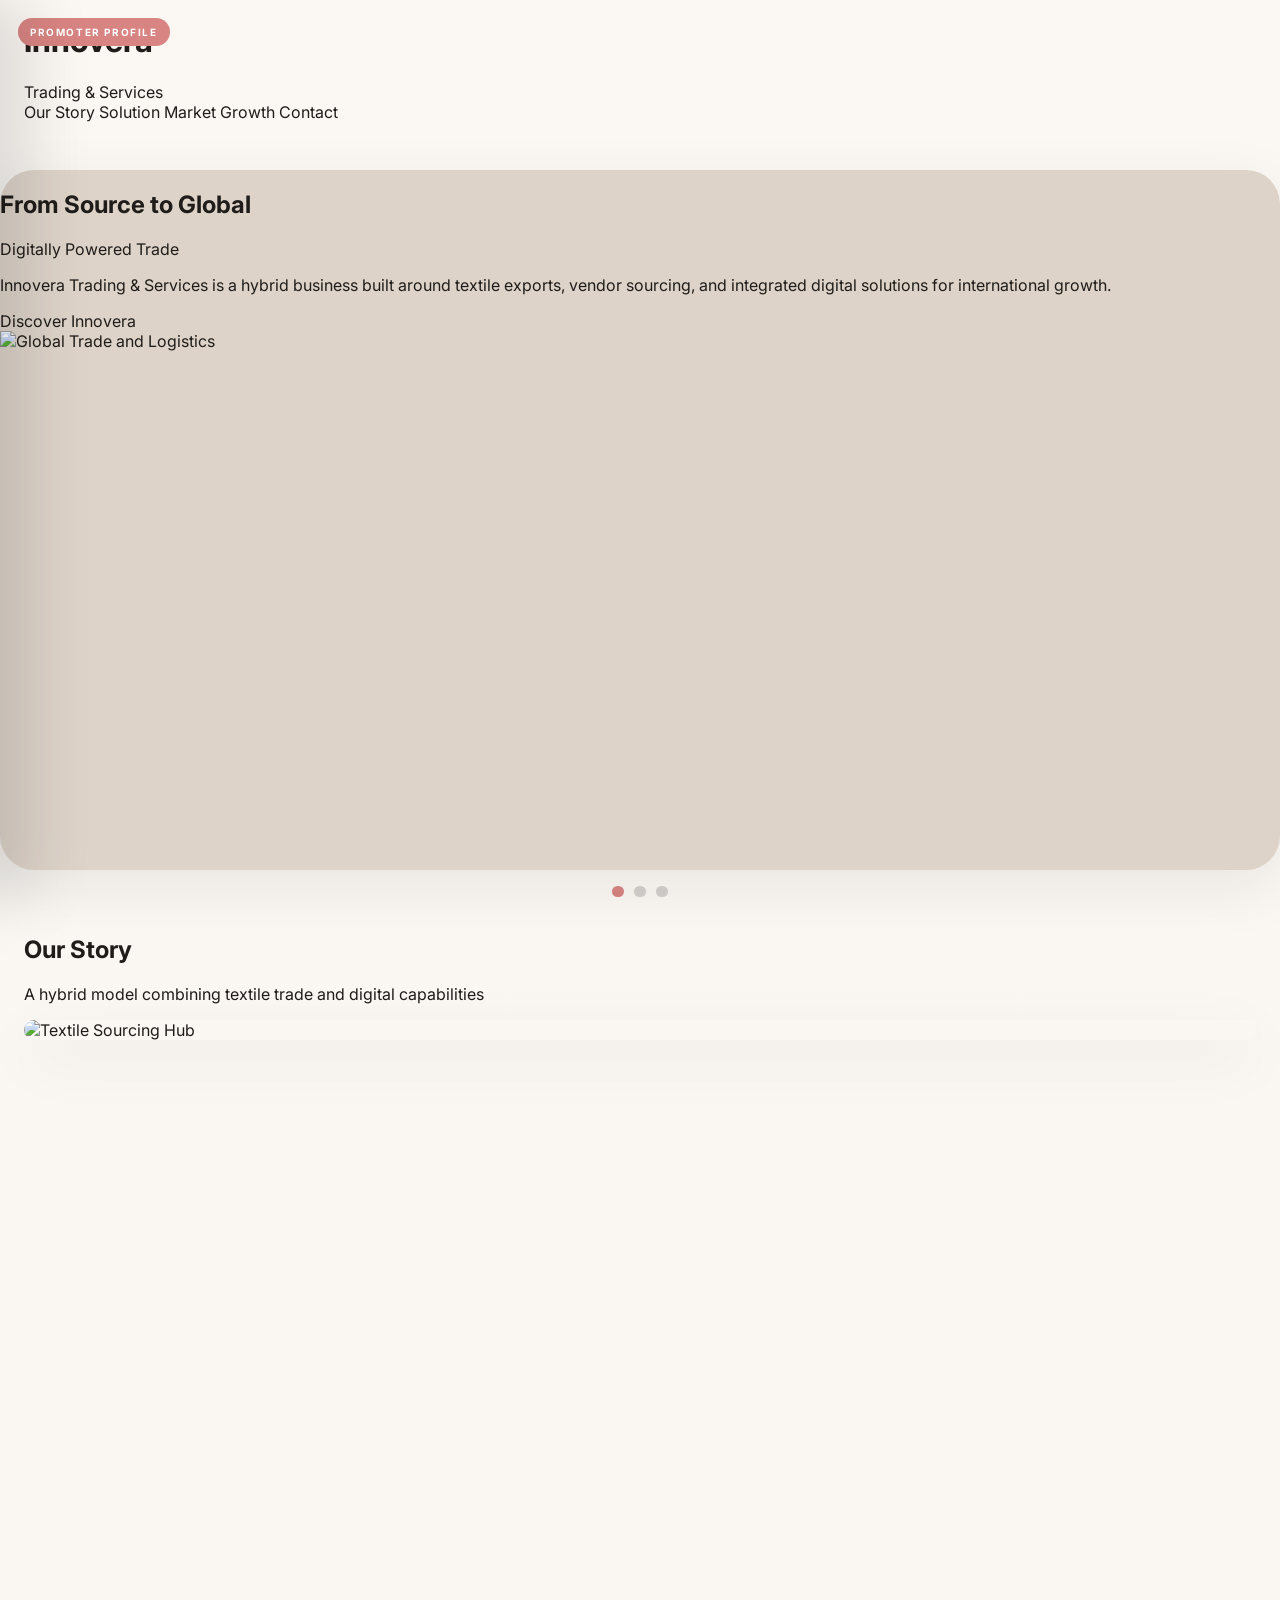
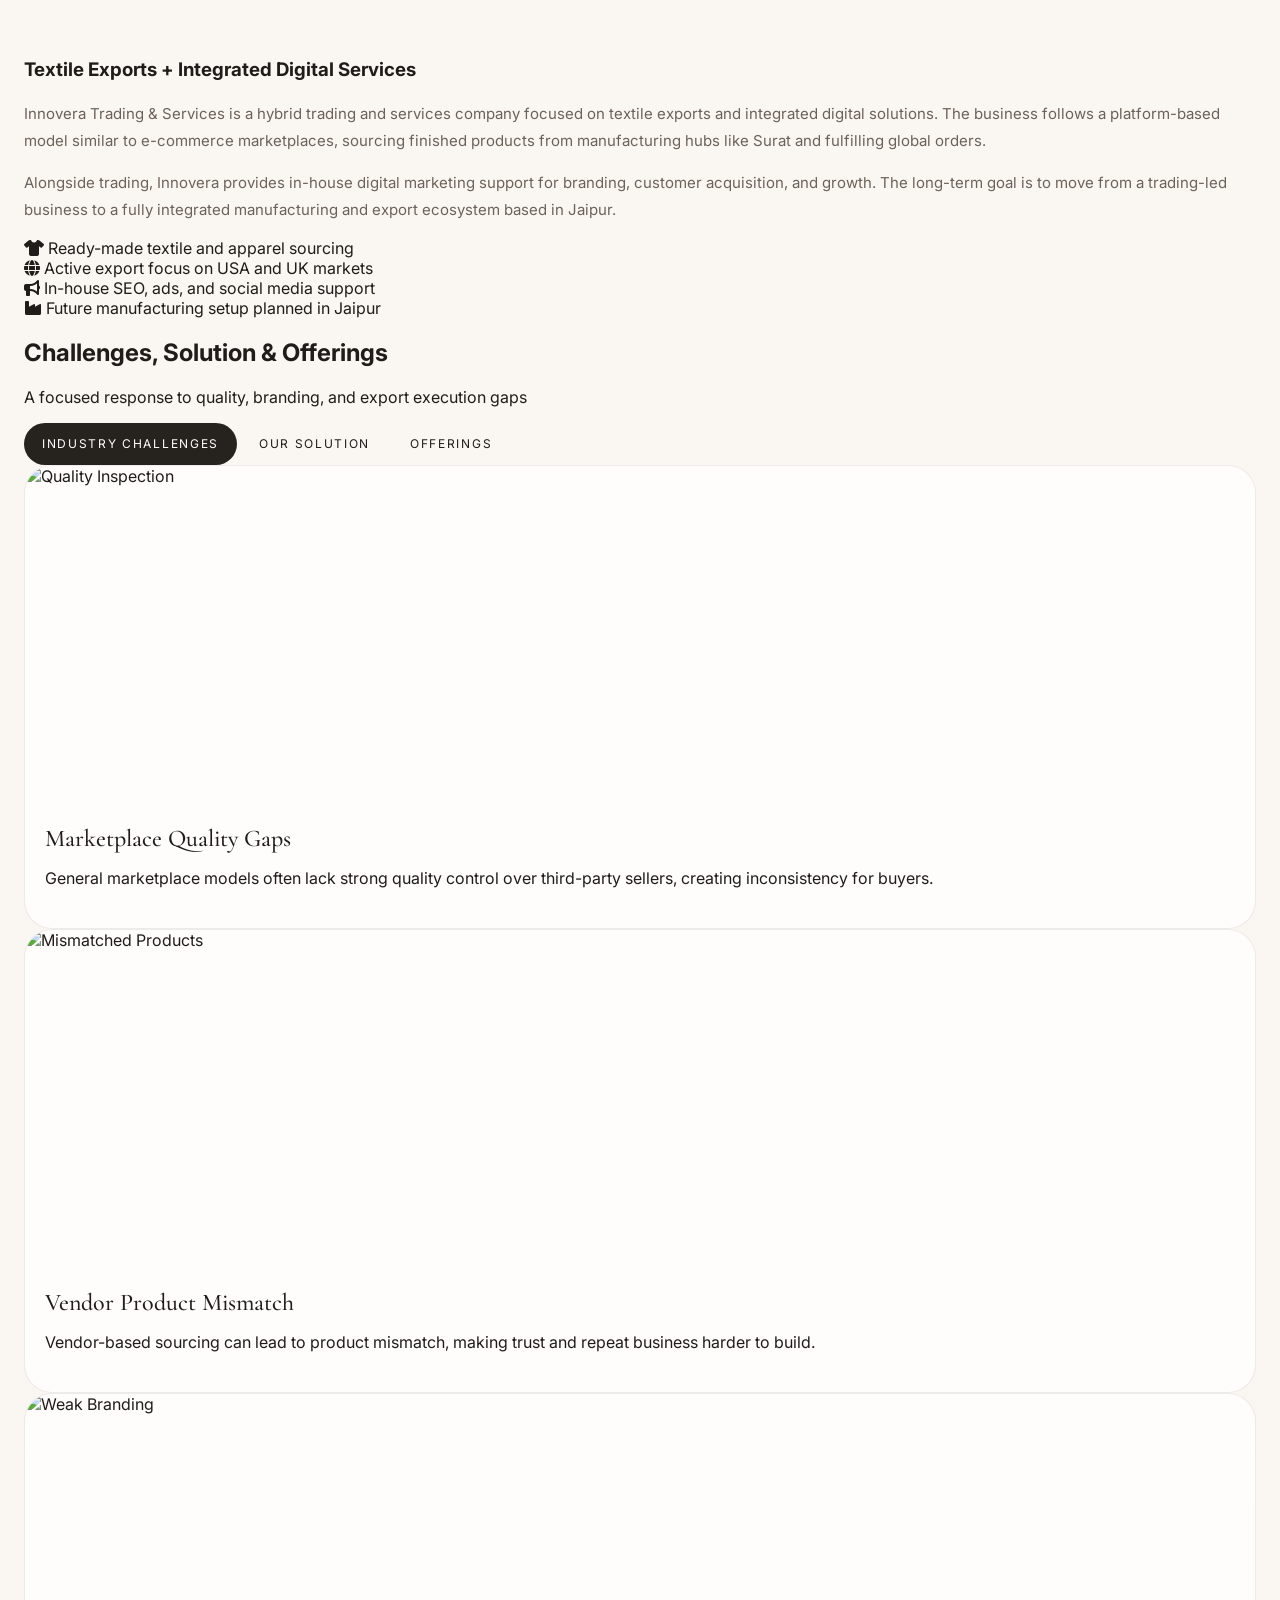
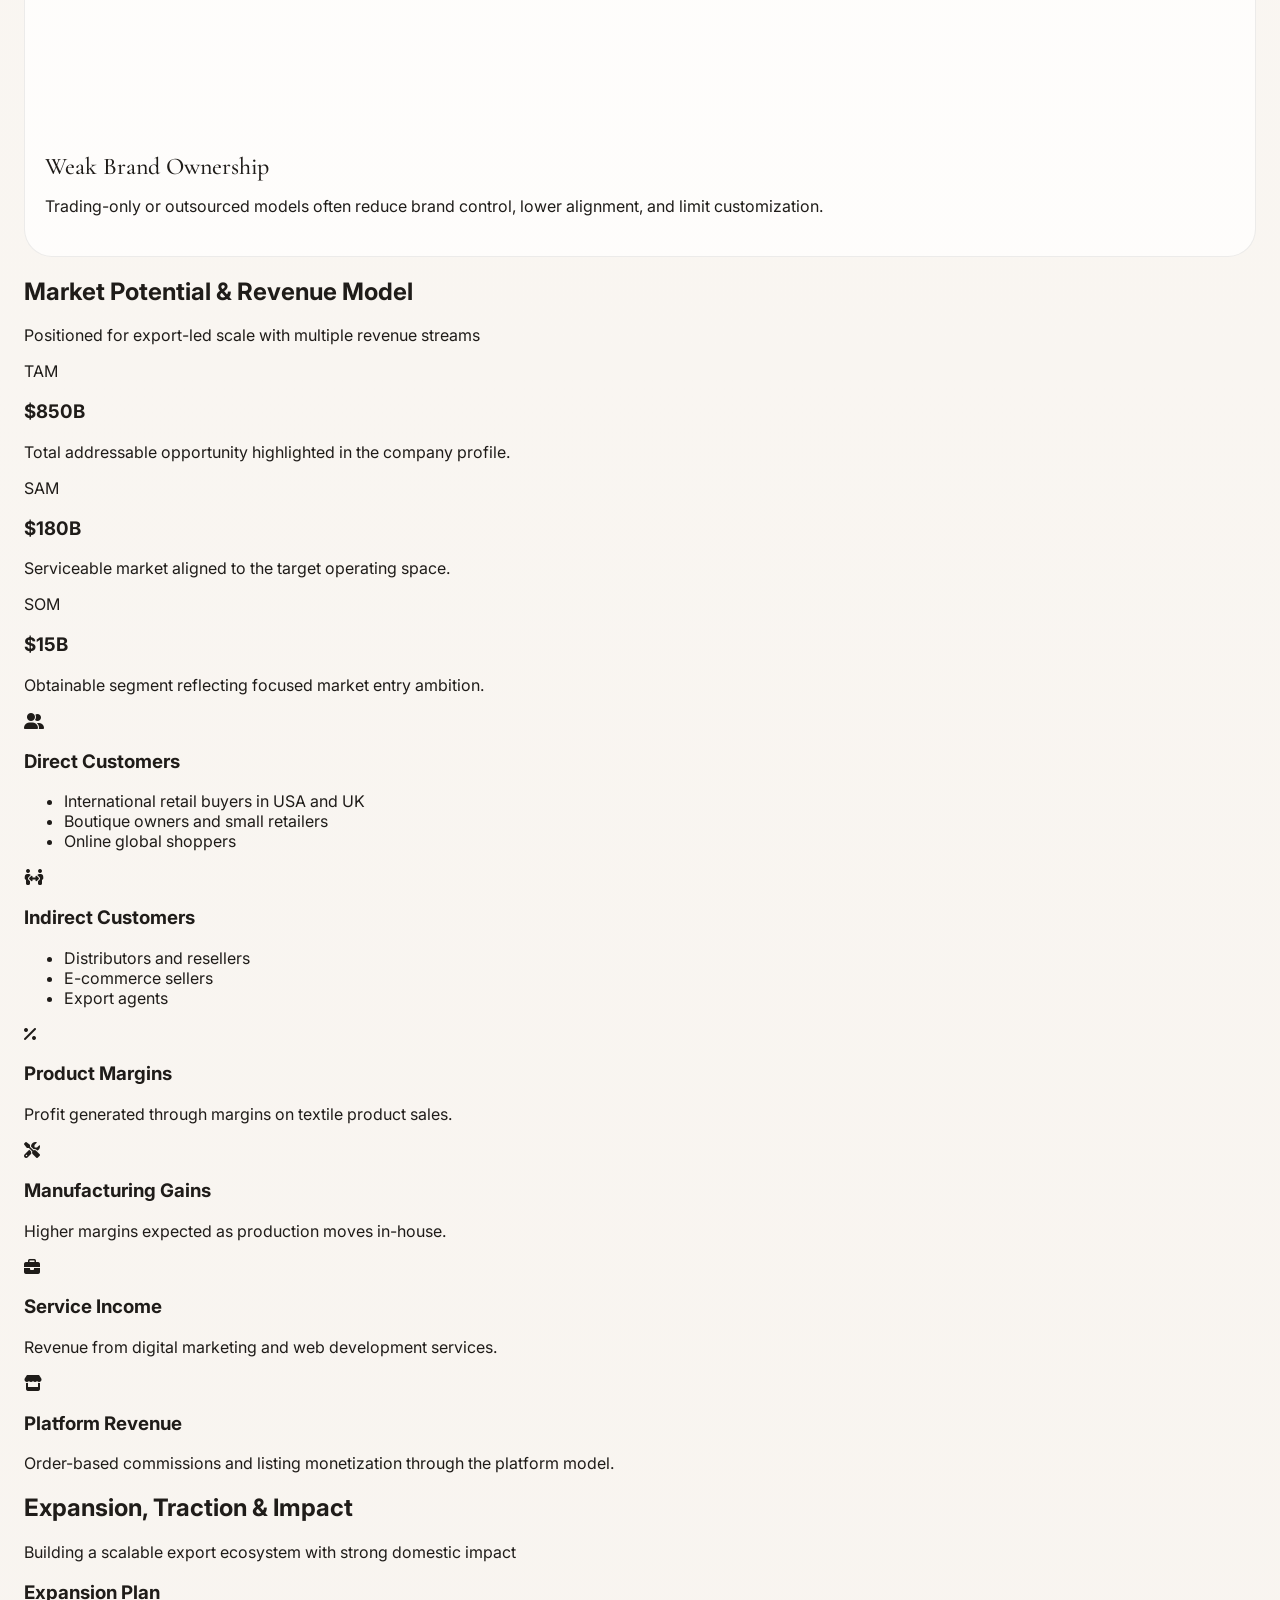
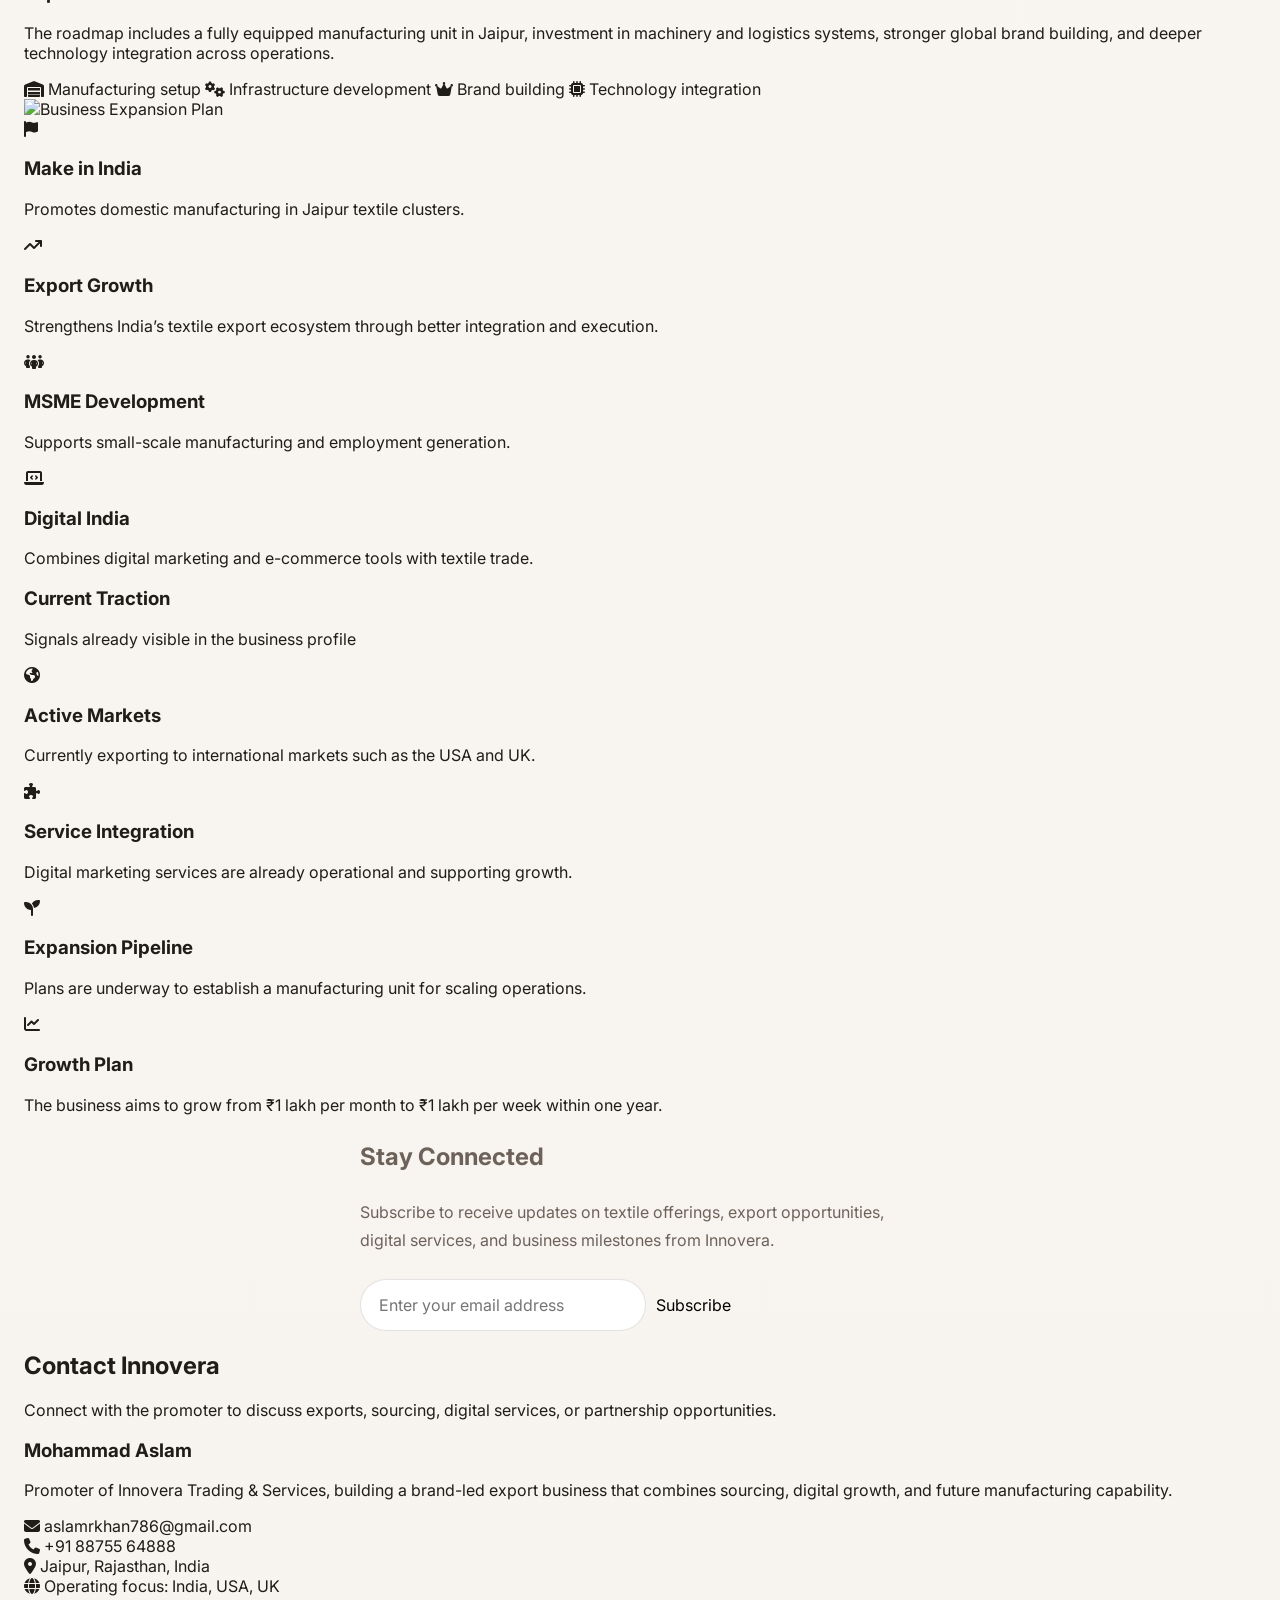
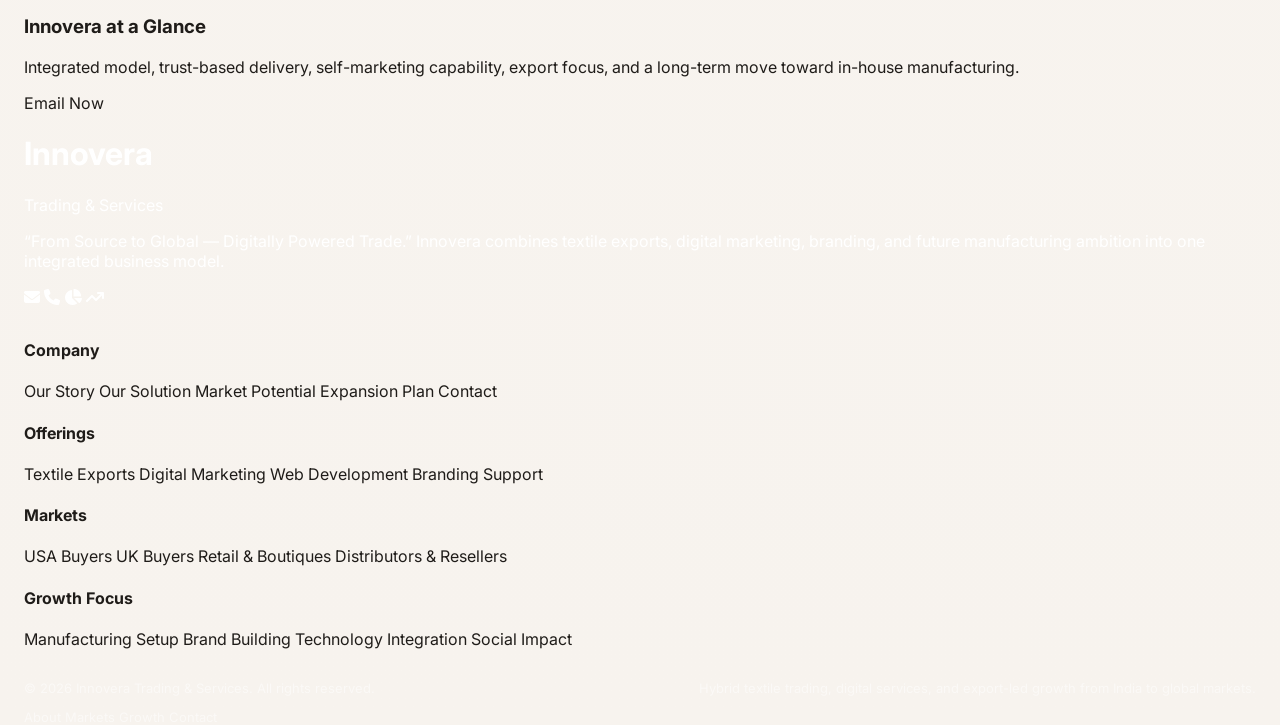
==== commit d91965c1: "Update index.html" ====
--- a/index.html
+++ b/index.html
@@ -1,378 +1,544 @@
 <!DOCTYPE html>
 <html lang="en">
 <head>
-  <meta charset="UTF-8" />
-  <meta name="viewport" content="width=device-width, initial-scale=1.0" />
-  <meta name="description" content="Innovera Trading & Services — contemporary fashion and textile solutions. From source to global, digitally powered fashion trading." />
-  <title>Innovera Trading & Services | Fashion & Textiles</title>
-  <link rel="preconnect" href="https://fonts.googleapis.com" />
-  <link rel="preconnect" href="https://fonts.gstatic.com" crossorigin />
-  <link href="https://fonts.googleapis.com/css2?family=Cormorant+Garamond:wght@400;500;600&family=Inter:wght@300;400;500;600;700&display=swap" rel="stylesheet" />
-  <link rel="stylesheet" href="clothing.css" />
+    <meta charset="UTF-8">
+    <meta name="viewport" content="width=device-width, initial-scale=1.0">
+    <title>Innovera Trading & Services | Hybrid Textile Exports & Digital Solutions</title>
+    <meta name="description" content="Innovera Trading & Services is a hybrid trading and services company focused on textile exports, digital marketing, branding, and future manufacturing expansion from Jaipur for global markets.">
+
+    <link href="https://fonts.googleapis.com/css2?family=Inter:wght@300;400;500;600;700&family=Cormorant+Garamond:wght@300;400;500;600&display=swap" rel="stylesheet">
+    <link rel="stylesheet" href="https://cdnjs.cloudflare.com/ajax/libs/font-awesome/6.4.0/css/all.min.css">
+
+    <link rel="stylesheet" href="clothing.css">
+    <link rel="stylesheet" href="responsive.css">
 </head>
 <body>
-  <div class="topbar">
-    <p>Global Fashion Trading & Textile Solutions &nbsp;|&nbsp; Serving International Markets</p>
-  </div>
-
-  <header class="site-header" id="site-header">
-    <div class="header-inner container">
-      <div class="header-left desktop-only">
-        <button class="header-link menu-trigger" id="menu-trigger" aria-label="Open menu">
-          <span class="menu-icon"></span>
-          <span>Menu</span>
-        </button>
-        <button class="header-link" aria-label="Search">
-          <svg viewBox="0 0 24 24" aria-hidden="true"><circle cx="11" cy="11" r="7"></circle><line x1="16.65" y1="16.65" x2="21" y2="21"></line></svg>
-          <span>Search</span>
-        </button>
-      </div>
-
-      <div class="header-left mobile-only">
-        <button class="icon-btn" id="mobile-menu-trigger" aria-label="Open mobile menu">
-          <span class="hamburger-line"></span>
-          <span class="hamburger-line"></span>
-          <span class="hamburger-line"></span>
-        </button>
-      </div>
-
-      <a href="#hero" class="brand">Innovera</a>
-
-      <div class="header-right desktop-only">
-        <a href="#story" class="header-link text-link">Our Story</a>
-        <a href="#company-story" class="header-link text-link">About Us</a>
-        <a href="#contact" class="header-link text-link">Contact Us</a>
-        <button class="icon-btn" aria-label="Wishlist">
-          <svg viewBox="0 0 24 24" aria-hidden="true"><path d="M12 21s-7-4.35-9.5-8.28C.77 9.97 2.34 6 6.33 6c2.06 0 3.34 1.1 4.17 2.31C11.33 7.1 12.61 6 14.67 6c3.99 0 5.56 3.97 3.83 6.72C19 16.65 12 21 12 21Z"></path></svg>
-        </button>
-        <button class="icon-btn" aria-label="Bag">
-          <svg viewBox="0 0 24 24" aria-hidden="true"><path d="M6 7h12l-1 13H7L6 7Z"></path><path d="M9 9V6a3 3 0 0 1 6 0v3"></path></svg>
-        </button>
-      </div>
-
-      <div class="header-right mobile-only">
-        <button class="icon-btn" aria-label="Search">
-          <svg viewBox="0 0 24 24" aria-hidden="true"><circle cx="11" cy="11" r="7"></circle><line x1="16.65" y1="16.65" x2="21" y2="21"></line></svg>
-        </button>
-      </div>
-    </div>
-  </header>
-
-  <aside class="side-panel" id="side-panel">
-    <div class="side-panel-inner">
-      <div class="panel-top">
-        <span class="panel-label">Navigate</span>
-        <button class="panel-close" id="panel-close" aria-label="Close menu">✕</button>
-      </div>
-      <nav class="panel-nav">
-        <a href="#collections">Collections</a>
-        <a href="#global-reach">Global Reach</a>
-        <a href="#company-story">About Us</a>
-        <a href="#story">Our Story</a>
-        <a href="#contact">Contact</a>
-      </nav>
-      <div class="panel-meta">
-        <p>From Source to Global — Fashion and textile trading with integrated digital solutions.</p>
-      </div>
-    </div>
-  </aside>
-  <div class="overlay" id="overlay"></div>
-
-  <main>
-    <section class="hero container" id="hero">
-      <div class="hero-slider" id="hero-slider">
-        <article class="hero-slide is-active" data-theme="light">
-          <img src="https://sspark.genspark.ai/cfimages?u1=BIKKlLU7zeiUgNu56AvS3vNLRBhBQVfy%2BNXUY4kyv4r8SlVMZ9RBtHHKXb866ksmlSVawrCpVfJ3eRE%2F7OopRf%2FaaZ2ELJsxlTjA1rhjHt2Xlrllzw%2BIeyp5z%2BaPT2pROKyf&u2=f7pbQ%2B4LpjiCck0h&width=2560" alt="Surat textile manufacturing facility" />
-          <div class="hero-gradient"></div>
-          <div class="hero-copy">
-            <p class="eyebrow">Innovera Trading & Services</p>
-            <h1>From Source to Global<br /><span>Textile Trading</span></h1>
-            <p class="hero-text">A hybrid trading company focused on textile exports and integrated digital solutions. We operate a platform-based model similar to e-commerce marketplaces, sourcing finished products from manufacturing hubs like Surat and fulfilling global orders to markets including USA and UK.</p>
-            <div class="hero-actions">
-              <a href="#collections" class="btn btn-dark">Explore Collections</a>
-              <a href="#global-reach" class="btn btn-light">Global Reach</a>
-            </div>
-          </div>
-        </article>
-
-        <article class="hero-slide">
-            <img src="https://sspark.genspark.ai/cfimages?u1=s7vJUG5S3wN4BgmMMK5s%2FK5DyLJRAMFIubDfxHics9nNRKwsXt1Izbvig56TiMKT4X5neSNP9dpMjkdMtyM70Gvc8XpDpy%2Fmu4ou%2FTWcqyeb%2B4ocllGoihzHxtF%2B9736aPD4eetA%2FUSexw%3D%3D&u2=%2BUBHT1fKF%2BLULsxx&width=2560" alt="Apparel export logistics" />
-          <div class="hero-art hero-art-warm">
-            <div class="hero-copy compact dark-copy">
-              <p class="eyebrow">Fashion Trading</p>
-              <h2>Platform-based<br /><span>Global Commerce</span></h2>
-              <p class="hero-text">Similar to e-commerce marketplaces, we source finished textile products from manufacturing hubs like Surat and fulfill global orders to international markets.</p>
-              <a href="#collections" class="btn btn-dark">Discover Collections</a>
-            </div>
-          </div>
-        </article>
-
-        <article class="hero-slide">
-            <img src="img4.png" alt="Fashion manufacturing" />
-          <div class="hero-gradient soft"></div>
-          <div class="hero-copy right-copy">
-            <p class="eyebrow">Our Vision</p>
-            <h2>Jaipur Manufacturing<br /><span>Export Ecosystem</span></h2>
-            <p class="hero-text">Our vision is to transition from a trading-led model to a fully integrated manufacturing and export ecosystem based in Jaipur for global fashion markets.</p>
-            <a href="#story" class="btn btn-light">Our Journey</a>
-          </div>
-        </article>
-      </div>
-      <div class="hero-dots" id="hero-dots">
-        <button class="dot is-active" data-slide="0" aria-label="Go to slide 1"></button>
-        <button class="dot" data-slide="1" aria-label="Go to slide 2"></button>
-        <button class="dot" data-slide="2" aria-label="Go to slide 3"></button>
-      </div>
-    </section>
-
-    <section class="intro section-sm">
-      <div class="container intro-inner">
-        <p class="kicker">Fashion Trading</p>
-        <h2 class="section-heading center">From Source to Global — <span>Fashion Excellence</span></h2>
-      </div>
-    </section>
-
-    <section class="categories section" id="collections">
-      <div class="container">
-        <div class="section-intro center">
-          <p class="kicker">Discover</p>
-          <h2 class="section-heading">Fashion Collections</h2>
-        </div>
-
-        <div class="category-grid category-grid-main">
-          <a href="#new-in" class="category-card large tone-sand">
-            <img src="https://sspark.genspark.ai/cfimages?u1=BIKKlLU7zeiUgNu56AvS3vNLRBhBQVfy%2BNXUY4kyv4r8SlVMZ9RBtHHKXb866ksmlSVawrCpVfJ3eRE%2F7OopRf%2FaaZ2ELJsxlTjA1rhjHt2Xlrllzw%2BIeyp5z%2BaPT2pROKyf&u2=f7pbQ%2B4LpjiCck0h&width=2560" alt="Textile manufacturing in Surat" />
-            <div class="category-media category-photo-left"></div>
-            <div class="category-overlay"></div>
-            <div class="category-card-content">
-              <span class="category-caption">01</span>
-              <h3>Textile Trading</h3>
-              <p>Platform-based textile trading from Surat's manufacturing hub to global markets including USA and UK.</p>
-            </div>
-          </a>
-
-          <a href="#new-in" class="category-card large tone-rose">
-            <img src="https://sspark.genspark.ai/cfimages?u1=1%2BcX1j6bikmLpoA%2BJNX3H%2B8pmXI0S6SkLiy2JgyMTeSiQ4EMQjfb4U55KV7h4Dh0oKVdzeimRigVpfpOx%2FXwqG4DYJnrMo%2Fu8wRwvskMGj%2FBdahdmaNFv7qKnzIxqi1dMTUh2LM0SuUYmyDX8CZyr2Cqr94CKBp0%2Ft7h&u2=eBiE46LkNfDn8joX&width=2560" alt="Apparel logistics and export" />
-            <div class="category-media category-photo-right"></div>
-            <div class="category-overlay"></div>
-            <div class="category-card-content">
-              <span class="category-caption">02</span>
-              <h3>Export Solutions</h3>
-              <p>Comprehensive export services connecting Indian manufacturing with international fashion markets.</p>
-            </div>
-          </a>
-        </div>
-
-        <div class="category-grid category-grid-sub">
-          <a href="#new-in" class="category-card small tone-charcoal">
-          <img src="img2.png" alt="Digital marketing services" />
-            <div class="category-card-content bottom-right">
-              <span class="category-caption">03</span>
-              <h3>Digital Solutions</h3>
-            </div>
-          </a>
-          <a href="#global-reach" class="category-card small tone-ivory dark-text">
-            <img src="https://sspark.genspark.ai/cfimages?u1=xM8V9wwO8RsRxPvxlb2HRYfaKIAokus%2FI%2B6i6mP1J4DXQunlkh%2BZs7rMbJ6eROv9HDIaHyD6nL%2Fz41rqB%2FWpiJkRZgs8WHXIhU3PS0xPVM3PFLfPByJlAO9GVO4vI1%2FHFYB7esmKF1%2BfDLQE3sCeng%3D%3D&u2=B0qNaFCrRwX1qtzg&width=2560" alt="Manufacturing transformation" />
-            <div class="category-card-content bottom-right">
-              <span class="category-caption">04</span>
-              <h3>Market Expansion</h3>
-            </div>
-          </a>
-          <a href="#story" class="category-card small tone-sage dark-text">
-            <img src="https://sspark.genspark.ai/cfimages?u1=RwPhKyaP34QSyttzWqKBGdq3S5KFa49We72CCdQxdhnRWFH5aGDlofIbvvsC7ayA%2Fxobg0ng49zHWLiCjmC%2FPnAxn73JrlcdYeJi5irx98Qnqv6V5vrtQEQARz3MiE2peVC6AEiMlH8mSKgrvNI%3D&u2=YA1XMECtw8VXemYK&width=2560" alt="Jaipur manufacturing future" />
-            <div class="category-card-content bottom-right">
-              <span class="category-caption">05</span>
-              <h3>Jaipur Vision</h3>
-            </div>
-          </a>
-        </div>
-      </div>
-    </section>
-
-    <section class="brands section" id="global-reach">
-      <div class="container">
-        <div class="section-intro center">
-          <p class="kicker">Global Markets</p>
-          <h2 class="section-heading">Our International Reach</h2>
-        </div>
-
-        <div class="brand-row">
-          <article class="brand-card brand-one">
-            <img src="https://sspark.genspark.ai/cfimages?u1=s7vJUG5S3wN4BgmMMK5s%2FK5DyLJRAMFIubDfxHics9nNRKwsXt1Izbvig56TiMKT4X5neSNP9dpMjkdMtyM70Gvc8XpDpy%2Fmu4ou%2FTWcqyeb%2B4ocllGoihzHxtF%2B9736aPD4eetA%2FUSexw%3D%3D&u2=%2BUBHT1fKF%2BLULsxx&width=2560" alt="USA textile market" />
-            <div class="brand-card-overlay"></div>
-            <div class="brand-card-content">
-              <p>USA Market</p>
-              <h3>Major Fashion Export</h3>
-            </div>
-          </article>
-          <article class="brand-card brand-two">
-            <img src="img5.png" alt="UK fashion market" />
-            <div class="brand-card-overlay"></div>
-            <div class="brand-card-content">
-              <p>UK Market</p>
-              <h3>European Fashion Hub</h3>
-            </div>
-          </article>
-          <article class="brand-card brand-three">
-            <img src="img6.png" alt="Surat textile manufacturing" />
-            <div class="brand-card-overlay"></div>
-            <div class="brand-card-content">
-              <p>Surat Cluster</p>
-              <h3>Manufacturing Source</h3>
-            </div>
-          </article>
-          <article class="brand-card brand-four">
-            <img src="https://sspark.genspark.ai/cfimages?u1=4wUV0bcL%2FcJj%2FH9Nbx1rNAgy6VWYZxvAIsETKB3W%2BIgiCq1Q23JLUEwtHUYuDQjvLSy21or7KK%2BQcrKl8lVk4DEHIfw%2F22xUWsXW82Qes81A5tx9K7sKBaUsggL60jcx%2FW7TZ0k1ug%3D%3D&u2=43QDlaW3zuzfrRi%2B&width=2560" alt="Jaipur textile industry" />
-            <div class="brand-card-overlay"></div>
-            <div class="brand-card-content">
-              <p>Jaipur Base</p>
-              <h3>Future Expansion</h3>
-            </div>
-          </article>
-        </div>
-      </div>
-    </section>
-
-    <section class="story section" id="company-story">
-      <div class="container story-grid">
-        <div class="story-media">
-          <img src="https://sspark.genspark.ai/cfimages?u1=BIKKlLU7zeiUgNu56AvS3vNLRBhBQVfy%2BNXUY4kyv4r8SlVMZ9RBtHHKXb866ksmlSVawrCpVfJ3eRE%2F7OopRf%2FaaZ2ELJsxlTjA1rhjHt2Xlrllzw%2BIeyp5z%2BaPT2pROKyf&u2=f7pbQ%2B4LpjiCck0h&width=2560" alt="Innovera Trading & Services" />
-          <div class="story-stat-card stat-dark">
-            <strong>Global</strong>
-            <span>Export Markets</span>
-          </div>
-          <div class="story-stat-card stat-light">
-            <strong>Surat</strong>
-            <span>Manufacturing Hub</span>
-          </div>
-        </div>
-        <div class="story-copy">
-          <p class="kicker">About Innovera</p>
-          <h2 class="section-heading">From Source to Global — Digitally Powered Trade</h2>
-          <p>Innovera Trading & Services is a hybrid trading and services company focused on textile exports and integrated digital solutions. We operate a platform-based model similar to e-commerce marketplaces, sourcing finished products from manufacturing hubs like Surat and fulfilling global orders to markets including USA and UK.</p>
-          <p>Alongside trading, we provide in-house digital marketing services, enabling better control over branding, customer acquisition, and growth. Our vision is to transition from a trading-led model to a fully integrated manufacturing and export ecosystem based in Jaipur.</p>
-          <div class="story-points">
-            <div><span>01</span><p>Platform-based textile trading via catalog system</p></div>
-            <div><span>02</span><p>Global export to USA, UK, and European markets</p></div>
-            <div><span>03</span><p>Surat manufacturing hub sourcing & fulfillment</p></div>
-            <div><span>04</span><p>Integrated digital marketing solutions</p></div>
-          </div>
-          <a href="#global-reach" class="btn btn-dark">Explore Our Markets</a>
-        </div>
-      </div>
-    </section>
-
-    <section class="story section" id="story">
-      <div class="container story-grid">
-        <div class="story-media">
-          <img src="img3.png" alt="Textile manufacturing and fashion production" />
-          <div class="story-stat-card stat-dark">
-            <strong>Global</strong>
-            <span>Export Markets</span>
-          </div>
-          <div class="story-stat-card stat-light">
-            <strong>Surat</strong>
-            <span>Manufacturing Hub</span>
-          </div>
-        </div>
-        <div class="story-copy">
-          <p class="kicker">Our Story</p>
-          <h2 class="section-heading">From textile trading to integrated manufacturing excellence</h2>
-          <p>Innovera Trading & Services operates a platform-based trading model, sourcing finished textile products from manufacturing hubs like Surat and fulfilling global orders to international markets including USA and UK.</p>
-          <p>Our business model combines traditional textile expertise with modern digital solutions. We provide in-house digital marketing services for better control over branding and customer acquisition, while our vision focuses on transitioning from trading to integrated manufacturing based in Jaipur.</p>
-          <div class="story-points">
-            <div><span>01</span><p>Platform-based fashion & textile trading</p></div>
-            <div><span>02</span><p>Global export capabilities to USA & UK</p></div>
-            <div><span>03</span><p>Integrated digital marketing solutions</p></div>
-          </div>
-          <a href="#contact" class="btn btn-dark">Partner With Us</a>
-        </div>
-      </div>
-    </section>
-
-    <section class="journal section" id="company-story">
-      <div class="container">
-        <div class="section-intro center">
-          <p class="kicker">Our Story</p>
-          <h2 class="section-heading">From Trading to Manufacturing Excellence</h2>
-        </div>
-        <div class="journal-grid">
-          <article class="journal-card featured-journal">
-            <img src="https://sspark.genspark.ai/cfimages?u1=BIKKlLU7zeiUgNu56AvS3vNLRBhBQVfy%2BNXUY4kyv4r8SlVMZ9RBtHHKXb866ksmlSVawrCpVfJ3eRE%2F7OopRf%2FaaZ2ELJsxlTjA1rhjHt2Xlrllzw%2BIeyp5z%2BaPT2pROKyf&u2=f7pbQ%2B4LpjiCck0h&width=2560" alt="Surat textile manufacturing" />
-            <div class="journal-card-overlay"></div>
-            <div class="journal-card-content">
-              <p class="journal-tag">Manufacturing Hub</p>
-              <h3>Surat: The Textile Capital of India</h3>
-              <p>Located in the heart of Gujarat, Surat accounts for 40% of India's textile production, making it the ideal sourcing destination for our global fashion trading operations.</p>
-            </div>
-          </article>
-          <article class="journal-card muted-journal">
-            <img src="https://sspark.genspark.ai/cfimages?u1=s7vJUG5S3wN4BgmMMK5s%2FK5DyLJRAMFIubDfxHics9nNRKwsXt1Izbvig56TiMKT4X5neSNP9dpMjkdMtyM70Gvc8XpDpy%2Fmu4ou%2FTWcqyeb%2B4ocllGoihzHxtF%2B9736aPD4eetA%2FUSexw%3D%3D&u2=%2BUBHT1fKF%2BLULsxx&width=2560" alt="Textile export business" />
-            <div class="journal-card-content dark-copy">
-              <p class="journal-tag">Export Excellence</p>
-              <h3>Global Market Expansion</h3>
-              <p>Our platform-based trading model connects Surat's manufacturing excellence with international fashion markets, creating seamless export solutions.</p>
-            </div>
-          </article>
-          <article class="journal-card sand-journal">
-            <img src="img1.png" alt="Garment manufacturing focus" />
-            <div class="journal-card-content dark-copy">
-              <p class="journal-tag">Future Vision</p>
-              <h3>Jaipur Manufacturing Base</h3>
-              <p>Transitioning from trading to integrated manufacturing, establishing Jaipur as our future production and export hub for enhanced quality control.</p>
-            </div>
-          </article>
-        </div>
-      </div>
-    </section>
-
-    <section class="newsletter section-sm">
-      <div class="container newsletter-box">
-        <p class="kicker">Stay Connected</p>
-        <h2 class="section-heading center">Join the Innovera network</h2>
-        <p class="newsletter-text">Receive updates on new collections, global market insights, and trading opportunities.</p>
-        <form class="newsletter-form" id="newsletter-form">
-          <input type="email" id="newsletter-email" placeholder="Enter your email address" required />
-          <button type="submit" class="btn btn-dark">Subscribe</button>
-        </form>
-        <p class="newsletter-note">No spam. Unsubscribe any time.</p>
-      </div>
-    </section>
-  </main>
-
-  <footer class="site-footer" id="contact">
-    <div class="container footer-grid">
-      <div>
-        <a href="#hero" class="brand footer-brand">Innovera</a>
-        <p class="footer-copy">A hybrid trading company focused on textile exports and integrated digital solutions, from source to global markets.</p>
-      </div>
-      <div>
-        <h4>Business</h4>
-        <a href="#new-in">New Collections</a>
-        <a href="#collections">Men's Fashion</a>
-        <a href="#collections">Women's Collection</a>
-        <a href="#global-reach">Global Export</a>
-      </div>
-      <div>
-        <h4>About</h4>
-        <a href="#story">Our Story</a>
-        <a href="#global-reach">Our Markets</a>
-        <a href="#contact">Contact</a>
-      </div>
-      <div>
-        <h4>Support</h4>
-        <a href="#">Export Services</a>
-        <a href="#">Manufacturing Partners</a>
-        <a href="#">Privacy Policy</a>
-        <a href="#">Terms of Service</a>
-      </div>
-    </div>
-    <div class="footer-bottom container">
-      <p>© 2026 Innovera Trading & Services. All rights reserved.</p>
-      <p>From source to global — digitally powered trade.</p>
-    </div>
-  </footer>
-
-  <script src="clothing.js"></script>
+    <header id="site-header" class="header">
+        <div class="container">
+            <div class="header-content">
+                <div class="logo">
+                    <h1>Innovera</h1>
+                    <span class="tagline">Trading &amp; Services</span>
+                </div>
+
+                <nav class="nav-desktop">
+                    <a href="#story" class="nav-link">Our Story</a>
+                    <a href="#solution" class="nav-link">Solution</a>
+                    <a href="#market" class="nav-link">Market</a>
+                    <a href="#growth" class="nav-link">Growth</a>
+                    <a href="#contact" class="nav-link">Contact</a>
+                </nav>
+
+                <button id="menu-trigger" class="menu-trigger" aria-label="Open menu">
+                    <span></span>
+                    <span></span>
+                    <span></span>
+                </button>
+            </div>
+        </div>
+    </header>
+
+    <aside id="side-panel" class="side-panel">
+        <div class="side-panel-header">
+            <div class="logo">
+                <h1>Innovera</h1>
+                <span class="tagline">Trading &amp; Services</span>
+            </div>
+            <button id="panel-close" class="panel-close" aria-label="Close menu">
+                <i class="fas fa-times"></i>
+            </button>
+        </div>
+        <nav class="panel-nav">
+            <a href="#story" class="panel-nav-link">Our Story</a>
+            <a href="#solution" class="panel-nav-link">Solution</a>
+            <a href="#market" class="panel-nav-link">Market</a>
+            <a href="#growth" class="panel-nav-link">Growth</a>
+            <a href="#contact" class="panel-nav-link">Contact</a>
+        </nav>
+    </aside>
+    <div id="overlay" class="overlay"></div>
+
+    <section class="hero">
+        <div class="hero-slider">
+            <div class="hero-slide is-active">
+                <div class="hero-content">
+                    <h2 class="hero-title">From Source to Global</h2>
+                    <p class="hero-subtitle">Digitally Powered Trade</p>
+                    <p class="hero-description">Innovera Trading &amp; Services is a hybrid business built around textile exports, vendor sourcing, and integrated digital solutions for international growth.</p>
+                    <a href="#story" class="cta-button">Discover Innovera</a>
+                </div>
+                <div class="hero-image">
+                    <img src="https://images.unsplash.com/photo-1494412552100-42e4e7a74ec6?q=80&w=1470&auto=format&fit=crop" alt="Global Trade and Logistics" loading="eager">
+                </div>
+            </div>
+
+            <div class="hero-slide">
+                <div class="hero-content">
+                    <h2 class="hero-title">Active in USA &amp; UK Markets</h2>
+                    <p class="hero-subtitle">Catalog-Based Export Model</p>
+                    <p class="hero-description">We source finished textile and apparel products from Surat manufacturing clusters and fulfill global demand with quality-focused execution.</p>
+                    <a href="#market" class="cta-button">View Market Focus</a>
+                </div>
+                <div class="hero-image">
+                    <img src="https://images.unsplash.com/photo-1441984904996-e0b6ba687e04?q=80&w=1470&auto=format&fit=crop" alt="Premium Apparel Catalog" loading="lazy">
+                </div>
+            </div>
+
+            <div class="hero-slide">
+                <div class="hero-content">
+                    <h2 class="hero-title">Built for Scalable Growth</h2>
+                    <p class="hero-subtitle">Manufacturing, Branding &amp; Marketing</p>
+                    <p class="hero-description">The long-term vision is a fully integrated manufacturing and export ecosystem in Jaipur supported by in-house branding, packaging, and digital marketing.</p>
+                    <a href="#growth" class="cta-button">See Expansion Plan</a>
+                </div>
+                <div class="hero-image">
+                    <img src="https://images.unsplash.com/photo-1558591710-4b4a1ae0f04d?q=80&w=1374&auto=format&fit=crop" alt="Textile Manufacturing Jaipur" loading="lazy">
+                </div>
+            </div>
+        </div>
+
+        <div class="hero-dots">
+            <button class="dot is-active" data-slide="0" aria-label="Go to slide 1"></button>
+            <button class="dot" data-slide="1" aria-label="Go to slide 2"></button>
+            <button class="dot" data-slide="2" aria-label="Go to slide 3"></button>
+        </div>
+    </section>
+
+    <section id="story" class="story-section">
+        <div class="container">
+            <div class="section-header">
+                <h2 class="section-title">Our Story</h2>
+                <p class="section-subtitle">A hybrid model combining textile trade and digital capabilities</p>
+            </div>
+
+            <div class="story-content">
+                <div class="story-media">
+                    <img src="https://images.unsplash.com/photo-1524234107056-1c1f48f64ab8?q=80&w=1470&auto=format&fit=crop" alt="Textile Sourcing Hub" loading="lazy">
+                </div>
+
+                <div class="story-copy">
+                    <h3>Textile Exports + Integrated Digital Services</h3>
+                    <p>Innovera Trading &amp; Services is a hybrid trading and services company focused on textile exports and integrated digital solutions. The business follows a platform-based model similar to e-commerce marketplaces, sourcing finished products from manufacturing hubs like Surat and fulfilling global orders.</p>
+
+                    <p>Alongside trading, Innovera provides in-house digital marketing support for branding, customer acquisition, and growth. The long-term goal is to move from a trading-led business to a fully integrated manufacturing and export ecosystem based in Jaipur.</p>
+
+                    <div class="story-highlights">
+                        <div class="highlight-item">
+                            <i class="fas fa-shirt"></i>
+                            <span>Ready-made textile and apparel sourcing</span>
+                        </div>
+                        <div class="highlight-item">
+                            <i class="fas fa-globe"></i>
+                            <span>Active export focus on USA and UK markets</span>
+                        </div>
+                        <div class="highlight-item">
+                            <i class="fas fa-bullhorn"></i>
+                            <span>In-house SEO, ads, and social media support</span>
+                        </div>
+                        <div class="highlight-item">
+                            <i class="fas fa-industry"></i>
+                            <span>Future manufacturing setup planned in Jaipur</span>
+                        </div>
+                    </div>
+                </div>
+            </div>
+        </div>
+    </section>
+
+    <section id="solution" class="products-section">
+        <div class="container">
+            <div class="section-header">
+                <h2 class="section-title">Challenges, Solution &amp; Offerings</h2>
+                <p class="section-subtitle">A focused response to quality, branding, and export execution gaps</p>
+            </div>
+
+            <div class="tabs-container">
+                <div class="tab-buttons">
+                    <button class="tab-btn is-active" data-tab="challenges">Industry Challenges</button>
+                    <button class="tab-btn" data-tab="solution-panel">Our Solution</button>
+                    <button class="tab-btn" data-tab="offerings">Offerings</button>
+                </div>
+
+                <div class="tab-panels">
+                    <div class="tab-panel is-active" data-panel="challenges">
+                        <div class="products-grid">
+                            <div class="product-card">
+                                <div class="product-image">
+                                    <img src="https://images.unsplash.com/photo-1581091226825-a6a2a5aee158?q=80&w=1470&auto=format&fit=crop" alt="Quality Inspection" loading="lazy">
+                                </div>
+                                <div class="product-info">
+                                    <h3>Marketplace Quality Gaps</h3>
+                                    <p>General marketplace models often lack strong quality control over third-party sellers, creating inconsistency for buyers.</p>
+                                </div>
+                            </div>
+
+                            <div class="product-card">
+                                <div class="product-image">
+                                    <img src="https://images.unsplash.com/photo-1556740734-7f9583451fd6?q=80&w=1470&auto=format&fit=crop" alt="Mismatched Products" loading="lazy">
+                                </div>
+                                <div class="product-info">
+                                    <h3>Vendor Product Mismatch</h3>
+                                    <p>Vendor-based sourcing can lead to product mismatch, making trust and repeat business harder to build.</p>
+                                </div>
+                            </div>
+
+                            <div class="product-card">
+                                <div class="product-image">
+                                    <img src="https://images.unsplash.com/photo-1605142859862-978be7eba909?q=80&w=1470&auto=format&fit=crop" alt="Weak Branding" loading="lazy">
+                                </div>
+                                <div class="product-info">
+                                    <h3>Weak Brand Ownership</h3>
+                                    <p>Trading-only or outsourced models often reduce brand control, lower alignment, and limit customization.</p>
+                                </div>
+                            </div>
+                        </div>
+                    </div>
+
+                    <div class="tab-panel" data-panel="solution-panel">
+                        <div class="services-grid">
+                            <div class="service-card">
+                                <div class="service-icon"><i class="fas fa-industry"></i></div>
+                                <h3>Manufacturing in Jaipur</h3>
+                                <p>Set up an in-house manufacturing unit in Jaipur, especially Sanganer, to improve control over production and consistency.</p>
+                            </div>
+
+                            <div class="service-card">
+                                <div class="service-icon"><i class="fas fa-book-open"></i></div>
+                                <h3>Own Catalog Design</h3>
+                                <p>Build a proprietary catalog instead of relying on third-party listings, improving presentation, positioning, and control.</p>
+                            </div>
+
+                            <div class="service-card">
+                                <div class="service-icon"><i class="fas fa-box-open"></i></div>
+                                <h3>Branding &amp; Packaging</h3>
+                                <p>Introduce customized packaging, inserts, and remarketing tools to create stronger brand recall and customer assurance.</p>
+                            </div>
+                        </div>
+
+                        <div class="export-features">
+                            <div class="feature-item">
+                                <div class="feature-icon"><i class="fas fa-link"></i></div>
+                                <h3>Integrated Supply Chain</h3>
+                                <p>Create an end-to-end export model spanning manufacturing, branding, marketing, and delivery.</p>
+                            </div>
+                            <div class="feature-item">
+                                <div class="feature-icon"><i class="fas fa-shield-heart"></i></div>
+                                <h3>Customer Assurance</h3>
+                                <p>Deliver exactly what is promised with a trust-based operational approach centered on reliability.</p>
+                            </div>
+                            <div class="feature-item">
+                                <div class="feature-icon"><i class="fas fa-earth-asia"></i></div>
+                                <h3>Global Positioning</h3>
+                                <p>Stay focused on international markets that offer stronger margins and more scalable growth opportunities.</p>
+                            </div>
+                        </div>
+                    </div>
+
+                    <div class="tab-panel" data-panel="offerings">
+                        <div class="services-grid">
+                            <div class="service-card">
+                                <div class="service-icon"><i class="fas fa-tags"></i></div>
+                                <h3>Textile &amp; Apparel Exports</h3>
+                                <p>Ready-made textile and apparel products sourced from Surat and delivered globally through a catalog-based platform.</p>
+                            </div>
+                            <div class="service-card">
+                                <div class="service-icon"><i class="fas fa-chart-simple"></i></div>
+                                <h3>Digital Marketing</h3>
+                                <p>SEO, social media campaigns, and paid ads that support better acquisition, visibility, and business growth.</p>
+                            </div>
+                            <div class="service-card">
+                                <div class="service-icon"><i class="fas fa-code"></i></div>
+                                <h3>Web Development &amp; Branding</h3>
+                                <p>Website creation, maintenance, brand design, and marketing support to strengthen online presence.</p>
+                            </div>
+                        </div>
+                    </div>
+                </div>
+            </div>
+        </div>
+    </section>
+
+    <section id="market" class="services-section market-section">
+        <div class="container">
+            <div class="section-header">
+                <h2 class="section-title">Market Potential &amp; Revenue Model</h2>
+                <p class="section-subtitle">Positioned for export-led scale with multiple revenue streams</p>
+            </div>
+
+            <div class="metrics-grid">
+                <div class="metric-card">
+                    <span class="metric-label">TAM</span>
+                    <h3>$850B</h3>
+                    <p>Total addressable opportunity highlighted in the company profile.</p>
+                </div>
+                <div class="metric-card">
+                    <span class="metric-label">SAM</span>
+                    <h3>$180B</h3>
+                    <p>Serviceable market aligned to the target operating space.</p>
+                </div>
+                <div class="metric-card">
+                    <span class="metric-label">SOM</span>
+                    <h3>$15B</h3>
+                    <p>Obtainable segment reflecting focused market entry ambition.</p>
+                </div>
+            </div>
+
+            <div class="audience-grid">
+                <div class="service-card-large">
+                    <div class="service-header">
+                        <i class="fas fa-user-group"></i>
+                        <h3>Direct Customers</h3>
+                    </div>
+                    <ul>
+                        <li>International retail buyers in USA and UK</li>
+                        <li>Boutique owners and small retailers</li>
+                        <li>Online global shoppers</li>
+                    </ul>
+                </div>
+
+                <div class="service-card-large">
+                    <div class="service-header">
+                        <i class="fas fa-people-arrows"></i>
+                        <h3>Indirect Customers</h3>
+                    </div>
+                    <ul>
+                        <li>Distributors and resellers</li>
+                        <li>E-commerce sellers</li>
+                        <li>Export agents</li>
+                    </ul>
+                </div>
+            </div>
+
+            <div class="services-grid revenue-grid">
+                <div class="service-card">
+                    <div class="service-icon"><i class="fas fa-percent"></i></div>
+                    <h3>Product Margins</h3>
+                    <p>Profit generated through margins on textile product sales.</p>
+                </div>
+                <div class="service-card">
+                    <div class="service-icon"><i class="fas fa-screwdriver-wrench"></i></div>
+                    <h3>Manufacturing Gains</h3>
+                    <p>Higher margins expected as production moves in-house.</p>
+                </div>
+                <div class="service-card">
+                    <div class="service-icon"><i class="fas fa-briefcase"></i></div>
+                    <h3>Service Income</h3>
+                    <p>Revenue from digital marketing and web development services.</p>
+                </div>
+                <div class="service-card">
+                    <div class="service-icon"><i class="fas fa-store"></i></div>
+                    <h3>Platform Revenue</h3>
+                    <p>Order-based commissions and listing monetization through the platform model.</p>
+                </div>
+            </div>
+        </div>
+    </section>
+
+    <section id="growth" class="catalog-section growth-section">
+        <div class="container">
+            <div class="section-header">
+                <h2 class="section-title">Expansion, Traction &amp; Impact</h2>
+                <p class="section-subtitle">Building a scalable export ecosystem with strong domestic impact</p>
+            </div>
+
+            <div class="catalog-cta growth-layout">
+                <div class="cta-content">
+                    <h3>Expansion Plan</h3>
+                    <p>The roadmap includes a fully equipped manufacturing unit in Jaipur, investment in machinery and logistics systems, stronger global brand building, and deeper technology integration across operations.</p>
+                    <div class="mini-points">
+                        <span><i class="fas fa-warehouse"></i> Manufacturing setup</span>
+                        <span><i class="fas fa-gears"></i> Infrastructure development</span>
+                        <span><i class="fas fa-crown"></i> Brand building</span>
+                        <span><i class="fas fa-microchip"></i> Technology integration</span>
+                    </div>
+                </div>
+                <div class="cta-image">
+                    <img src="https://images.unsplash.com/photo-1460925895917-afdab827c52f?q=80&w=1426&auto=format&fit=crop" alt="Business Expansion Plan" loading="lazy">
+                </div>
+            </div>
+
+            <div class="impact-grid">
+                <div class="feature-item">
+                    <div class="feature-icon"><i class="fas fa-flag"></i></div>
+                    <h3>Make in India</h3>
+                    <p>Promotes domestic manufacturing in Jaipur textile clusters.</p>
+                </div>
+                <div class="feature-item">
+                    <div class="feature-icon"><i class="fas fa-arrow-trend-up"></i></div>
+                    <h3>Export Growth</h3>
+                    <p>Strengthens India’s textile export ecosystem through better integration and execution.</p>
+                </div>
+                <div class="feature-item">
+                    <div class="feature-icon"><i class="fas fa-people-group"></i></div>
+                    <h3>MSME Development</h3>
+                    <p>Supports small-scale manufacturing and employment generation.</p>
+                </div>
+                <div class="feature-item">
+                    <div class="feature-icon"><i class="fas fa-laptop-code"></i></div>
+                    <h3>Digital India</h3>
+                    <p>Combines digital marketing and e-commerce tools with textile trade.</p>
+                </div>
+            </div>
+
+            <div class="traction-panel">
+                <div class="section-header compact">
+                    <h3 class="section-title">Current Traction</h3>
+                    <p class="section-subtitle">Signals already visible in the business profile</p>
+                </div>
+                <div class="services-grid traction-grid">
+                    <div class="service-card">
+                        <div class="service-icon"><i class="fas fa-globe-americas"></i></div>
+                        <h3>Active Markets</h3>
+                        <p>Currently exporting to international markets such as the USA and UK.</p>
+                    </div>
+                    <div class="service-card">
+                        <div class="service-icon"><i class="fas fa-puzzle-piece"></i></div>
+                        <h3>Service Integration</h3>
+                        <p>Digital marketing services are already operational and supporting growth.</p>
+                    </div>
+                    <div class="service-card">
+                        <div class="service-icon"><i class="fas fa-seedling"></i></div>
+                        <h3>Expansion Pipeline</h3>
+                        <p>Plans are underway to establish a manufacturing unit for scaling operations.</p>
+                    </div>
+                    <div class="service-card">
+                        <div class="service-icon"><i class="fas fa-chart-line"></i></div>
+                        <h3>Growth Plan</h3>
+                        <p>The business aims to grow from ₹1 lakh per month to ₹1 lakh per week within one year.</p>
+                    </div>
+                </div>
+            </div>
+        </div>
+    </section>
+
+    <section class="newsletter-section" id="newsletter">
+        <div class="container">
+            <div class="newsletter-content">
+                <div class="newsletter-text">
+                    <h2>Stay Connected</h2>
+                    <p>Subscribe to receive updates on textile offerings, export opportunities, digital services, and business milestones from Innovera.</p>
+                </div>
+
+                <form id="newsletter-form" class="newsletter-form">
+                    <div class="form-group">
+                        <input type="email" id="newsletter-email" placeholder="Enter your email address" required>
+                        <button type="submit">Subscribe</button>
+                    </div>
+                </form>
+            </div>
+        </div>
+    </section>
+
+    <section id="contact" class="contact-section">
+        <div class="container">
+            <div class="section-header">
+                <h2 class="section-title">Contact Innovera</h2>
+                <p class="section-subtitle">Connect with the promoter to discuss exports, sourcing, digital services, or partnership opportunities.</p>
+            </div>
+
+            <div class="contact-content">
+                <div class="contact-info">
+                    <h3>Mohammad Aslam</h3>
+                    <p>Promoter of Innovera Trading &amp; Services, building a brand-led export business that combines sourcing, digital growth, and future manufacturing capability.</p>
+
+                    <div class="contact-methods">
+                        <div class="contact-method">
+                            <i class="fas fa-envelope"></i>
+                            <span>aslamrkhan786@gmail.com</span>
+                        </div>
+                        <div class="contact-method">
+                            <i class="fas fa-phone"></i>
+                            <span>+91 88755 64888</span>
+                        </div>
+                        <div class="contact-method">
+                            <i class="fas fa-map-marker-alt"></i>
+                            <span>Jaipur, Rajasthan, India</span>
+                        </div>
+                        <div class="contact-method">
+                            <i class="fas fa-globe"></i>
+                            <span>Operating focus: India, USA, UK</span>
+                        </div>
+                    </div>
+                </div>
+
+                <div class="contact-cta promoter-card">
+                    <div class="badge">Promoter Profile</div>
+                    <h3>Innovera at a Glance</h3>
+                    <p>Integrated model, trust-based delivery, self-marketing capability, export focus, and a long-term move toward in-house manufacturing.</p>
+                    <a href="mailto:aslamrkhan786@gmail.com" class="cta-button">Email Now</a>
+                </div>
+            </div>
+        </div>
+    </section>
+
+    <footer class="footer">
+        <div class="container">
+            <div class="footer-content">
+                <div class="footer-brand">
+                    <div class="logo">
+                        <h1>Innovera</h1>
+                        <span class="tagline">Trading &amp; Services</span>
+                    </div>
+                    <p>“From Source to Global — Digitally Powered Trade.” Innovera combines textile exports, digital marketing, branding, and future manufacturing ambition into one integrated business model.</p>
+                    <div class="social-links">
+                        <a href="mailto:aslamrkhan786@gmail.com" aria-label="Email"><i class="fas fa-envelope"></i></a>
+                        <a href="tel:+918875564888" aria-label="Phone"><i class="fas fa-phone"></i></a>
+                        <a href="#market" aria-label="Market"><i class="fas fa-chart-pie"></i></a>
+                        <a href="#growth" aria-label="Growth"><i class="fas fa-arrow-trend-up"></i></a>
+                    </div>
+                </div>
+
+                <div class="footer-links">
+                    <div class="link-group">
+                        <h4>Company</h4>
+                        <a href="#story">Our Story</a>
+                        <a href="#solution">Our Solution</a>
+                        <a href="#market">Market Potential</a>
+                        <a href="#growth">Expansion Plan</a>
+                        <a href="#contact">Contact</a>
+                    </div>
+
+                    <div class="link-group">
+                        <h4>Offerings</h4>
+                        <a href="#solution">Textile Exports</a>
+                        <a href="#solution">Digital Marketing</a>
+                        <a href="#solution">Web Development</a>
+                        <a href="#solution">Branding Support</a>
+                    </div>
+
+                    <div class="link-group">
+                        <h4>Markets</h4>
+                        <a href="#market">USA Buyers</a>
+                        <a href="#market">UK Buyers</a>
+                        <a href="#market">Retail &amp; Boutiques</a>
+                        <a href="#market">Distributors &amp; Resellers</a>
+                    </div>
+
+                    <div class="link-group">
+                        <h4>Growth Focus</h4>
+                        <a href="#growth">Manufacturing Setup</a>
+                        <a href="#growth">Brand Building</a>
+                        <a href="#growth">Technology Integration</a>
+                        <a href="#growth">Social Impact</a>
+                    </div>
+                </div>
+            </div>
+
+            <div class="footer-bottom">
+                <div class="footer-bottom-content">
+                    <p>&copy; 2026 Innovera Trading &amp; Services. All rights reserved.</p>
+                    <div class="footer-bottom-links">
+                        <a href="#story">About</a>
+                        <a href="#market">Markets</a>
+                        <a href="#growth">Growth</a>
+                        <a href="#contact">Contact</a>
+                    </div>
+                </div>
+                <p class="footer-description">Hybrid textile trading, digital services, and export-led growth from India to global markets.</p>
+            </div>
+        </div>
+    </footer>
+
+    <script src="clothing.js"></script>
 </body>
 </html>
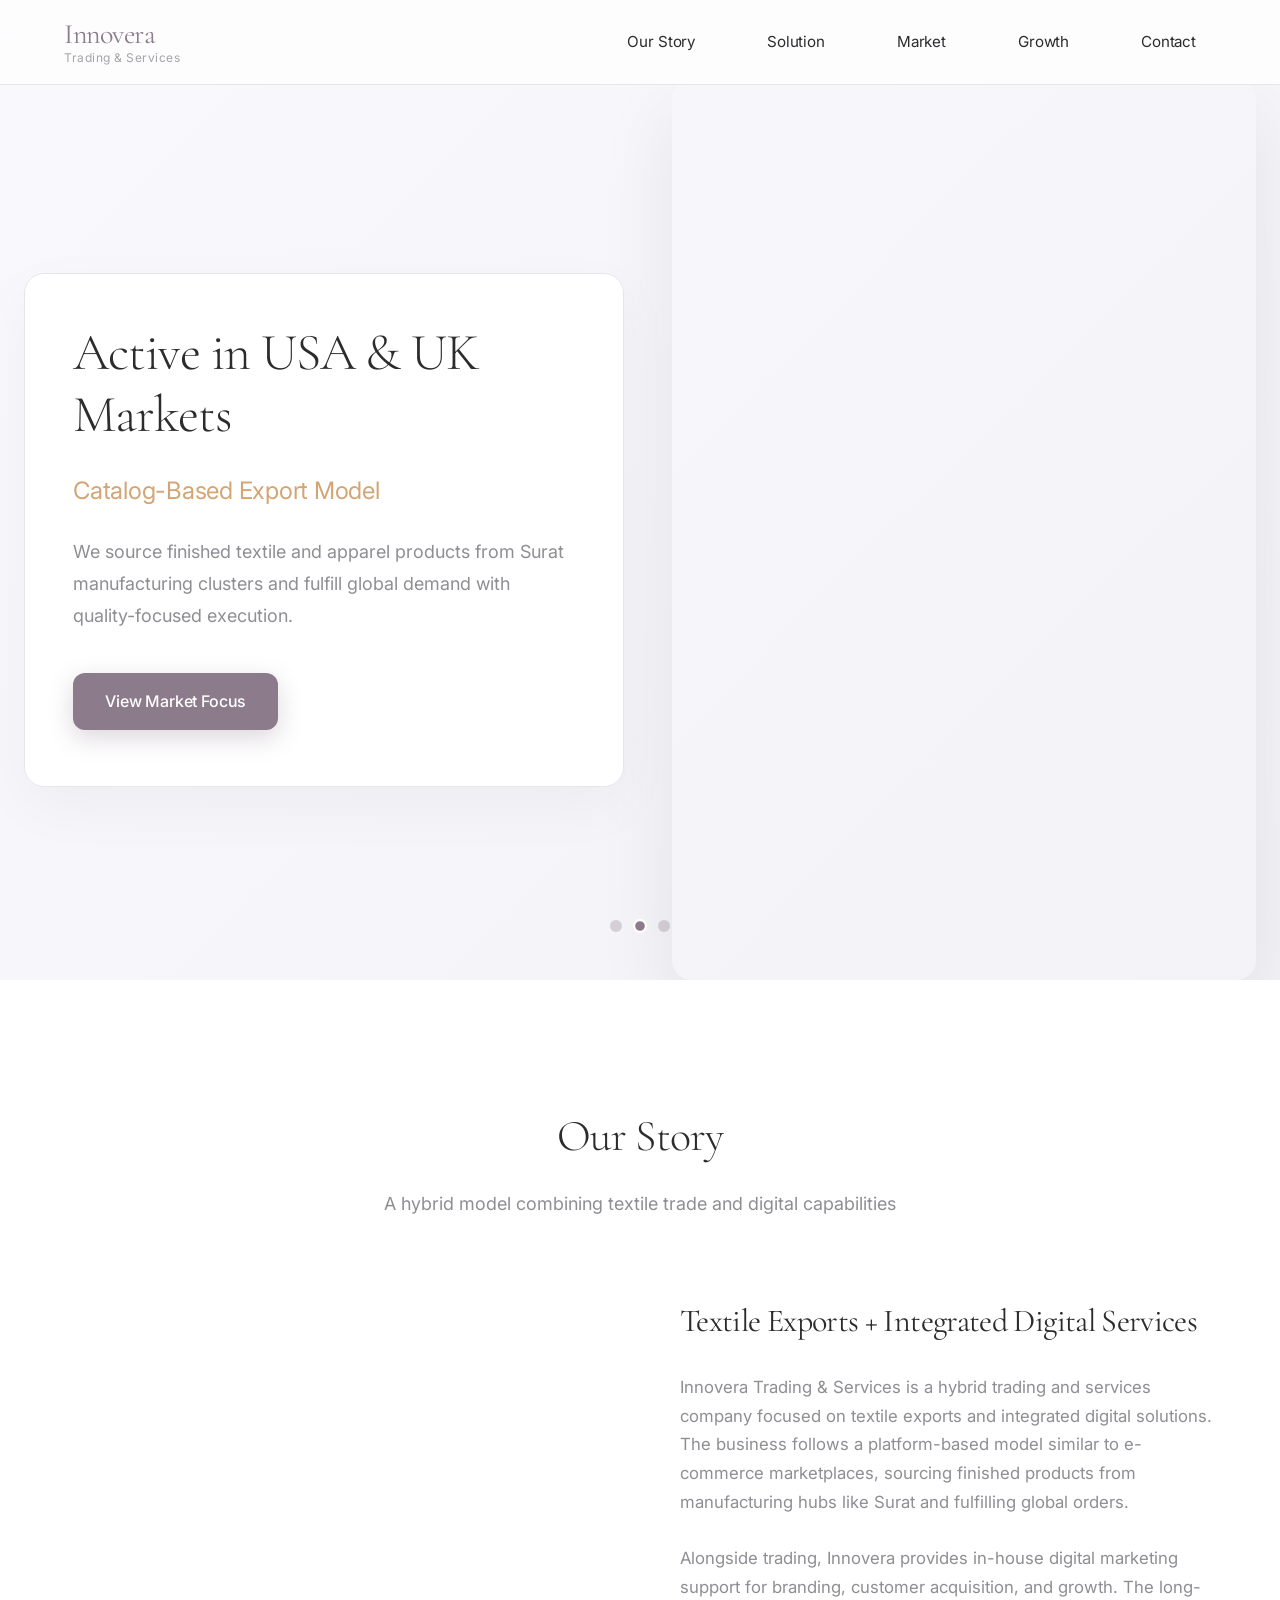
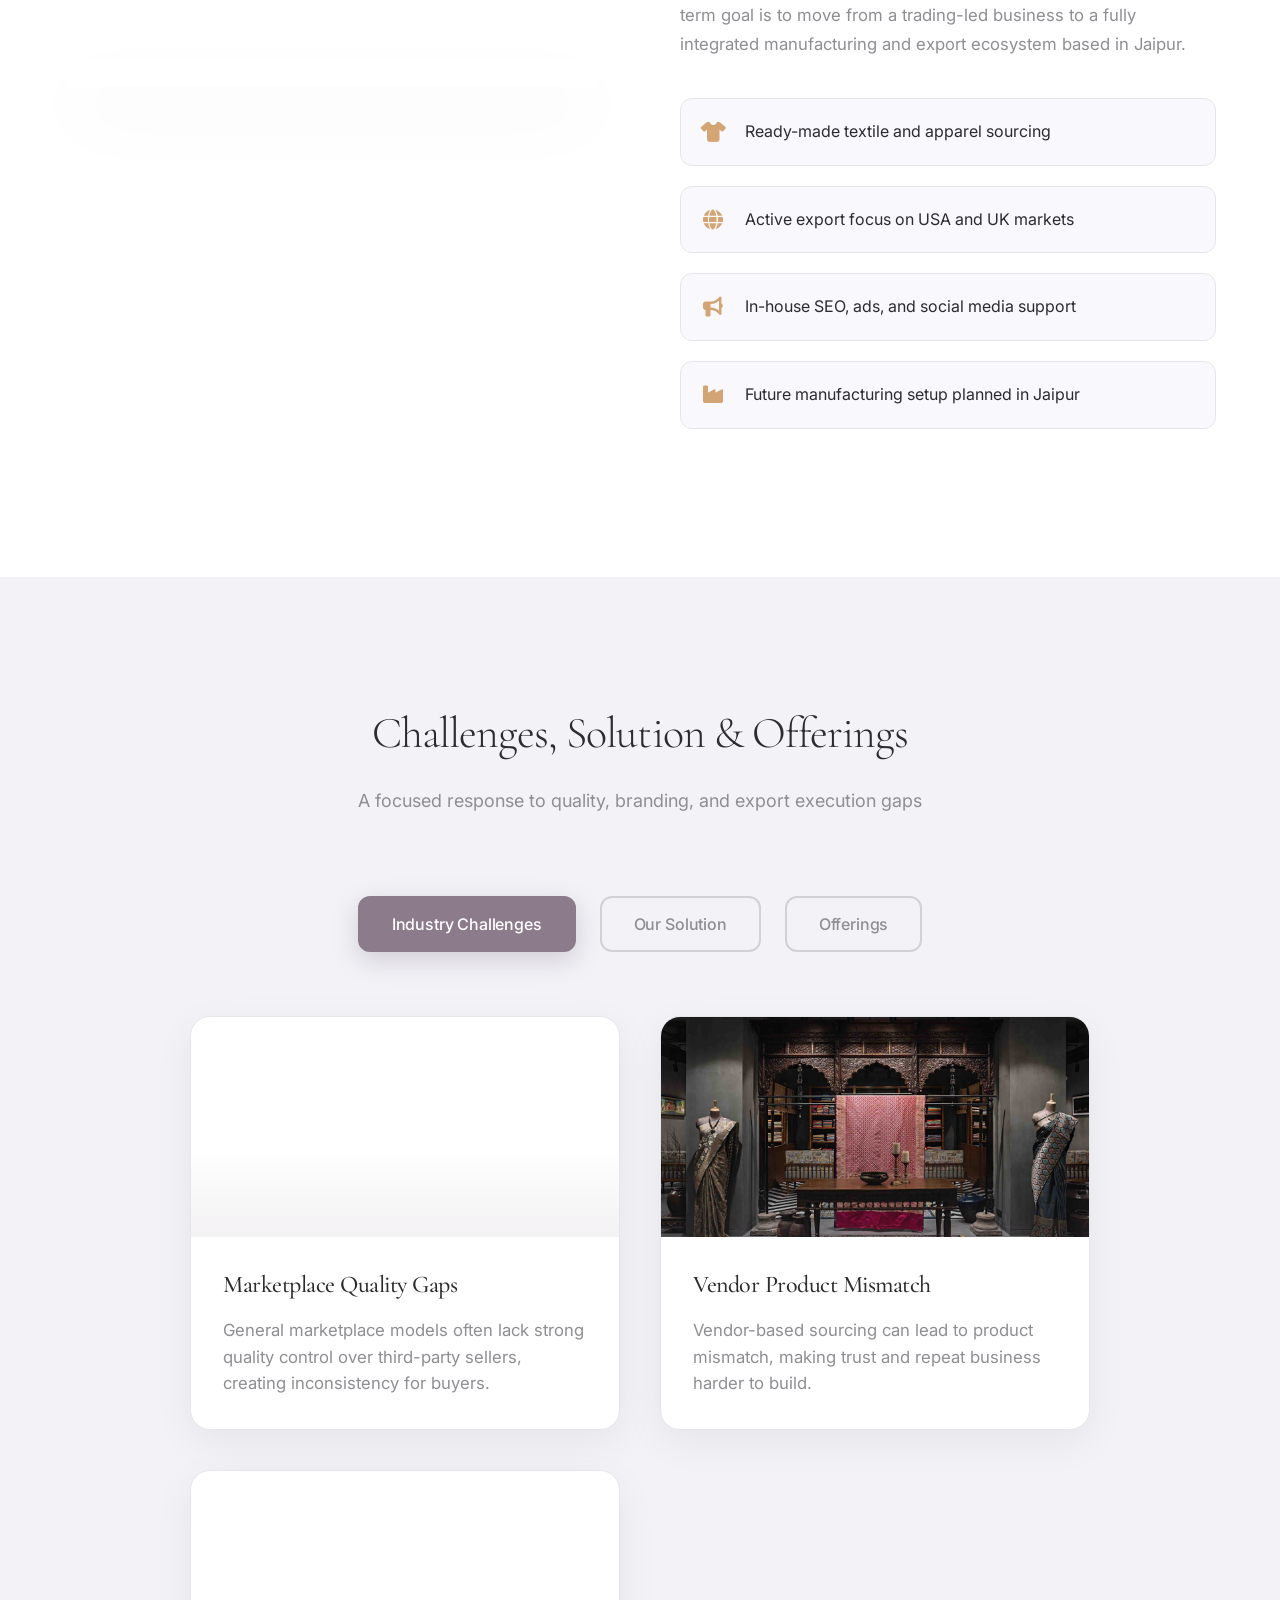
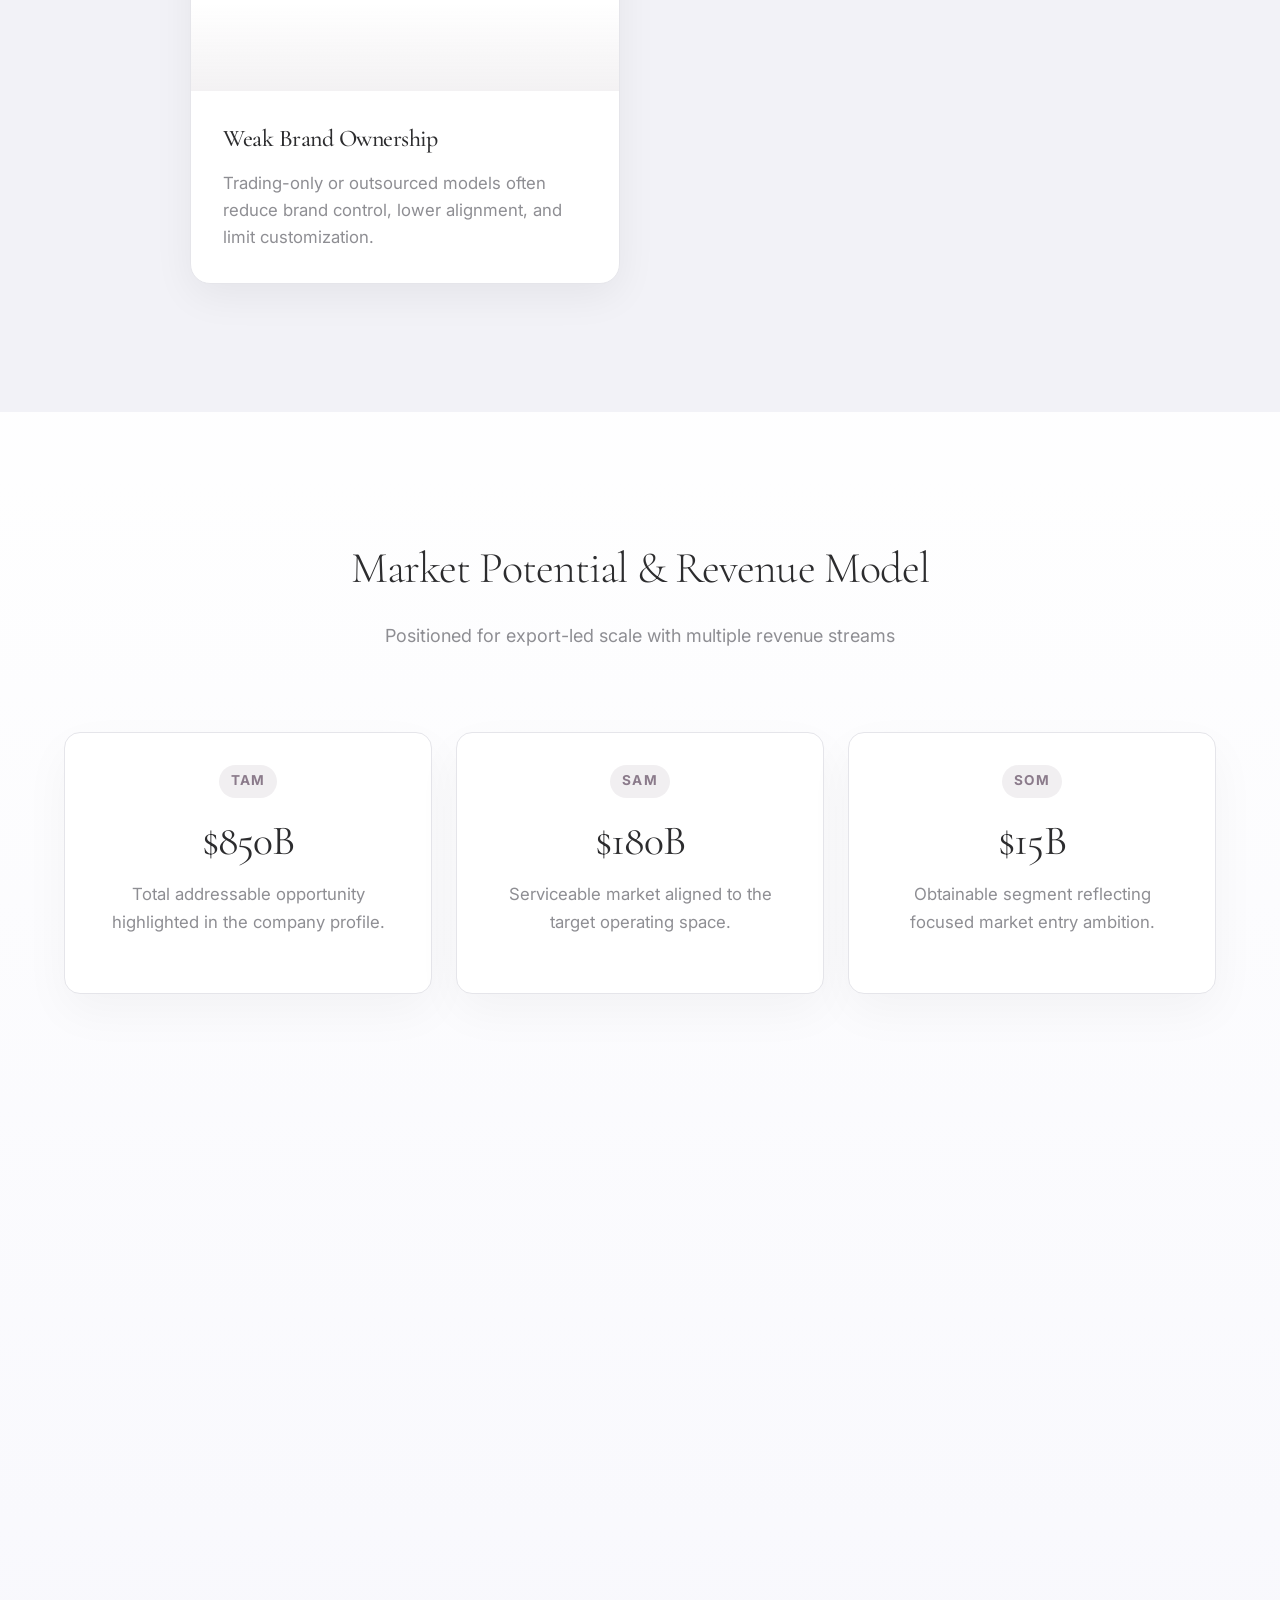
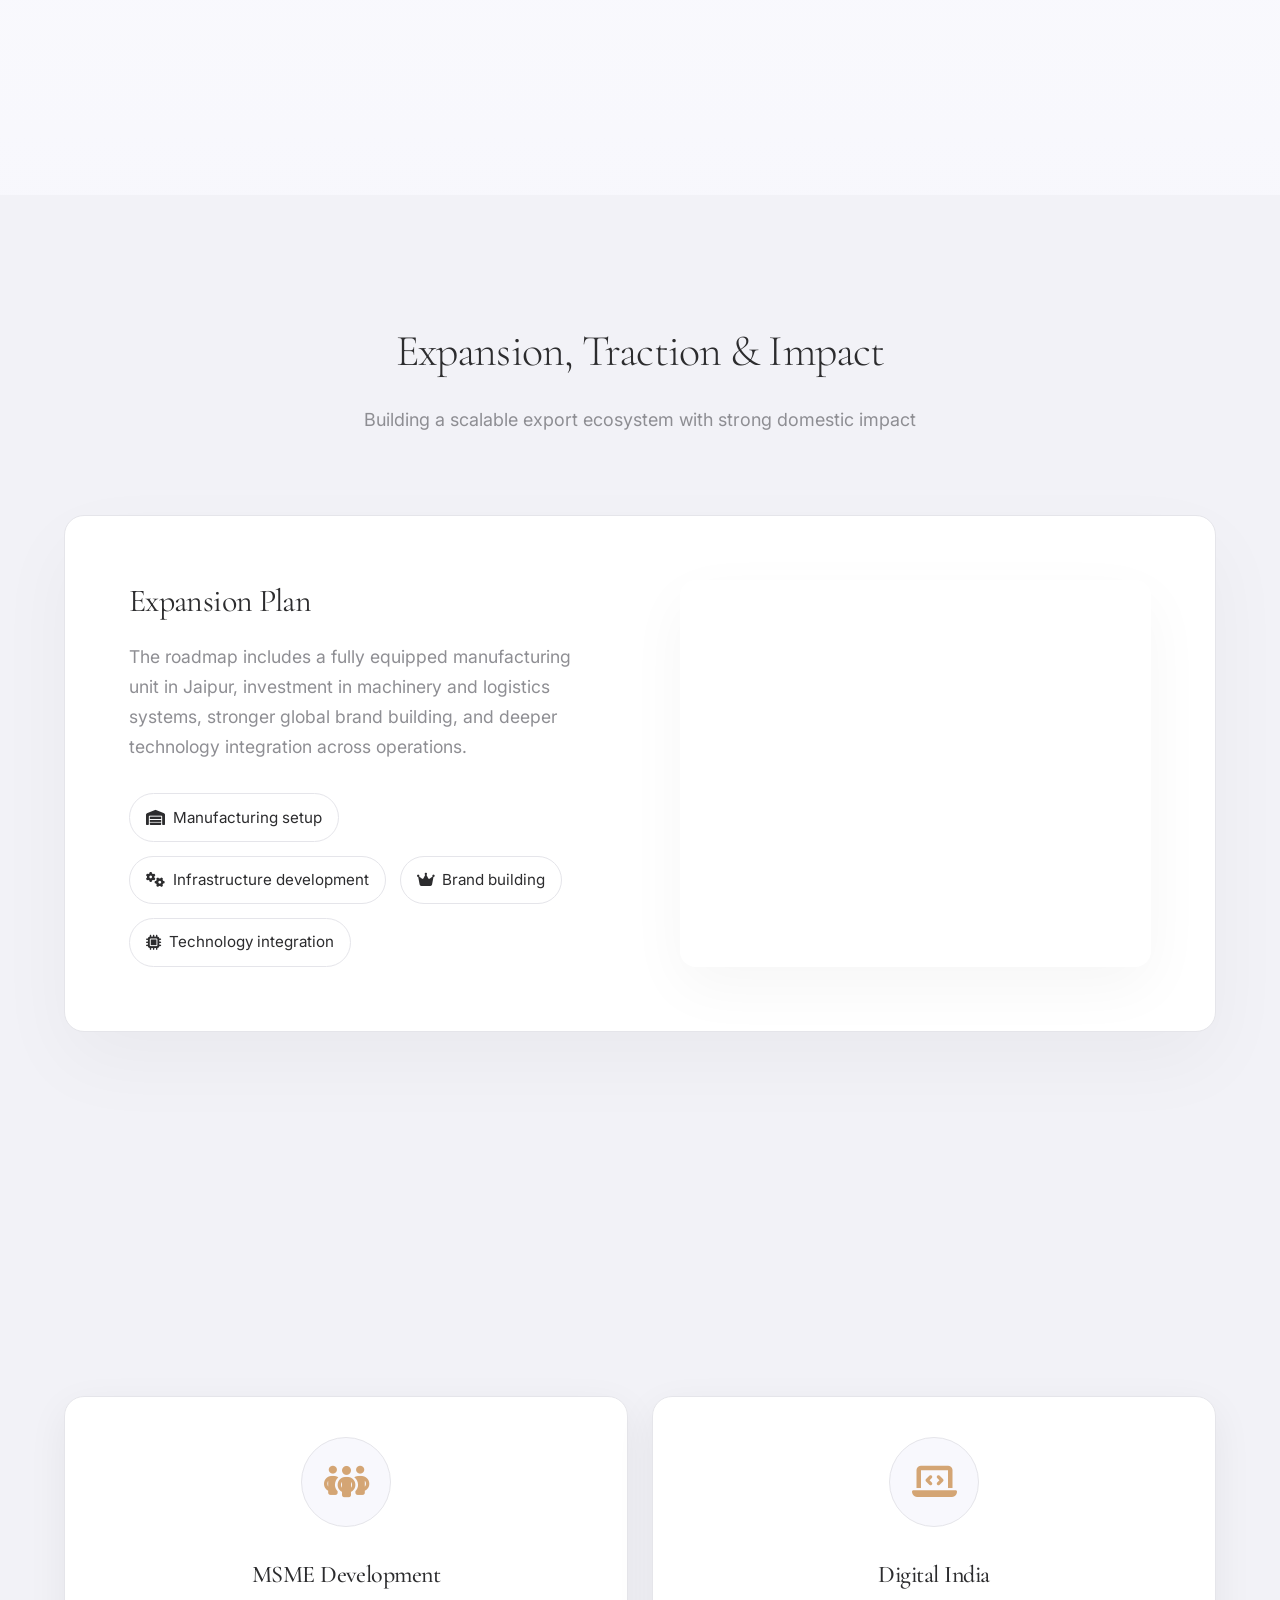
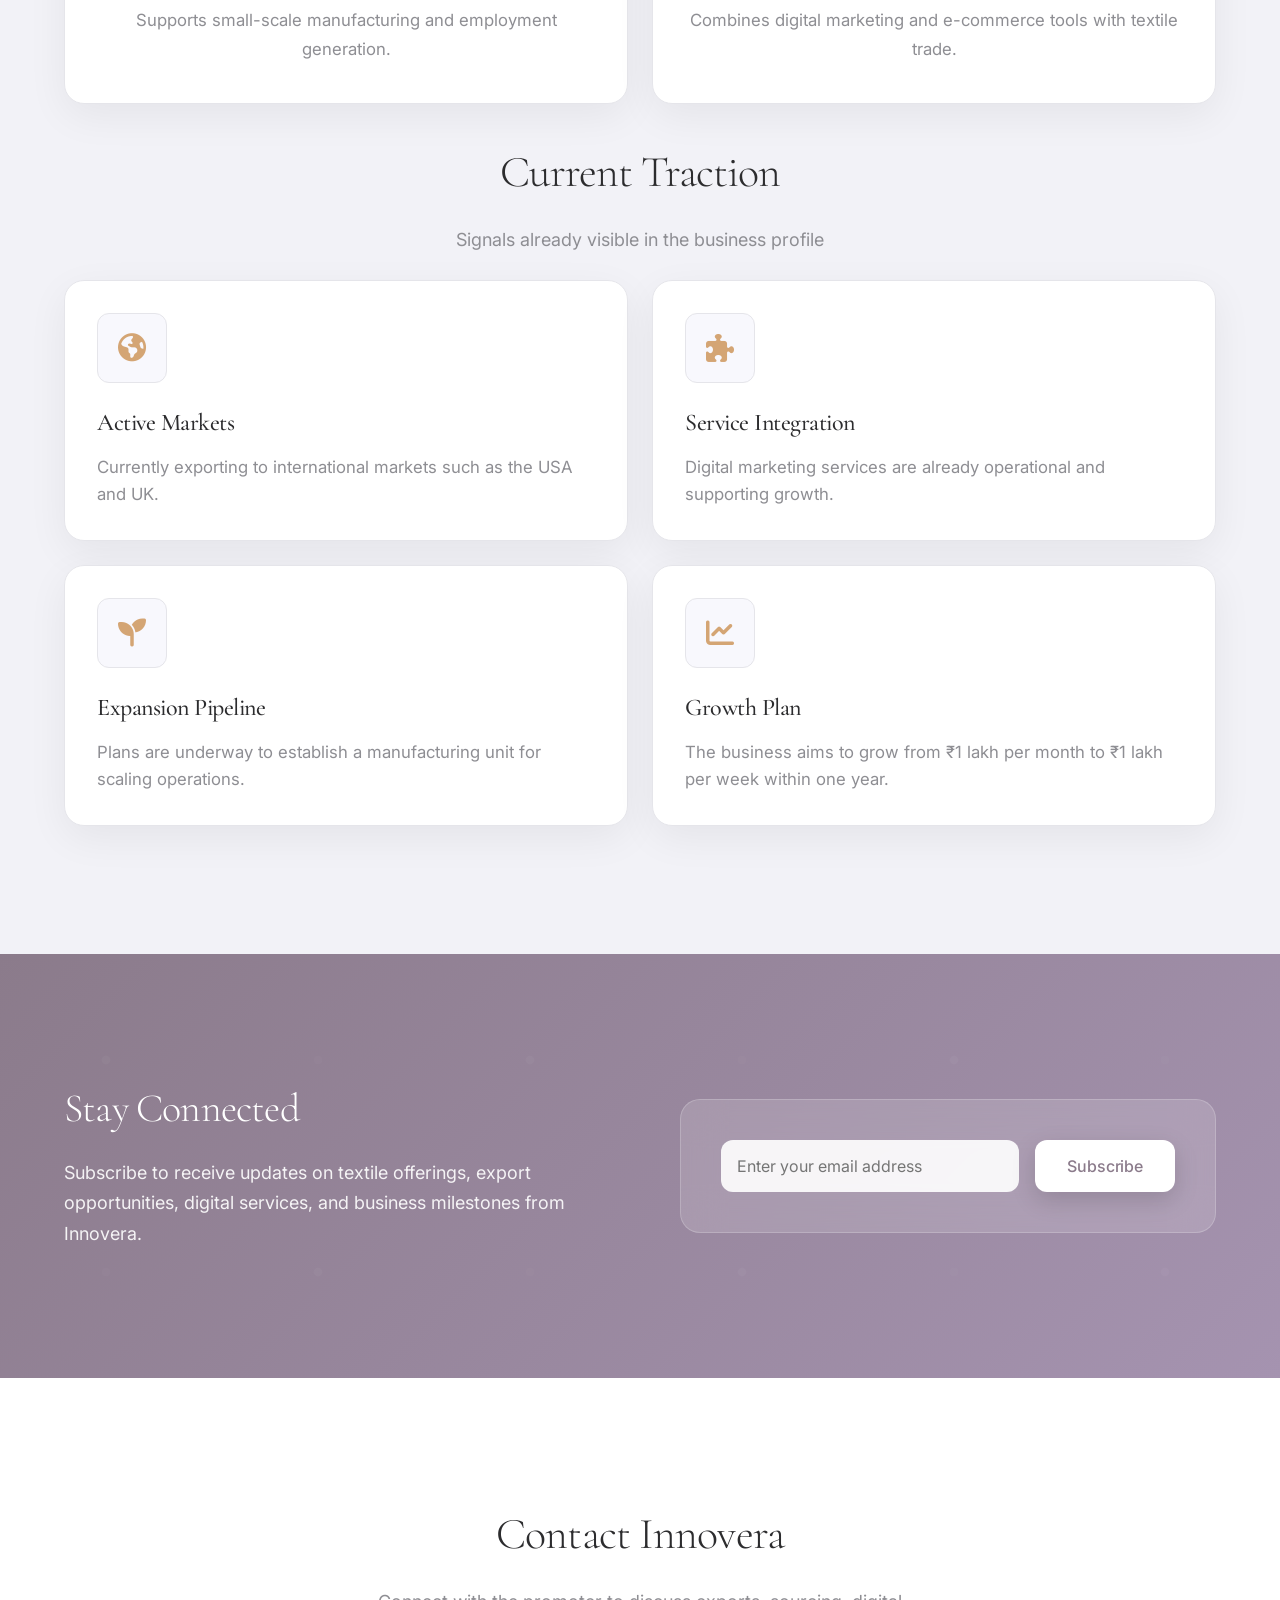
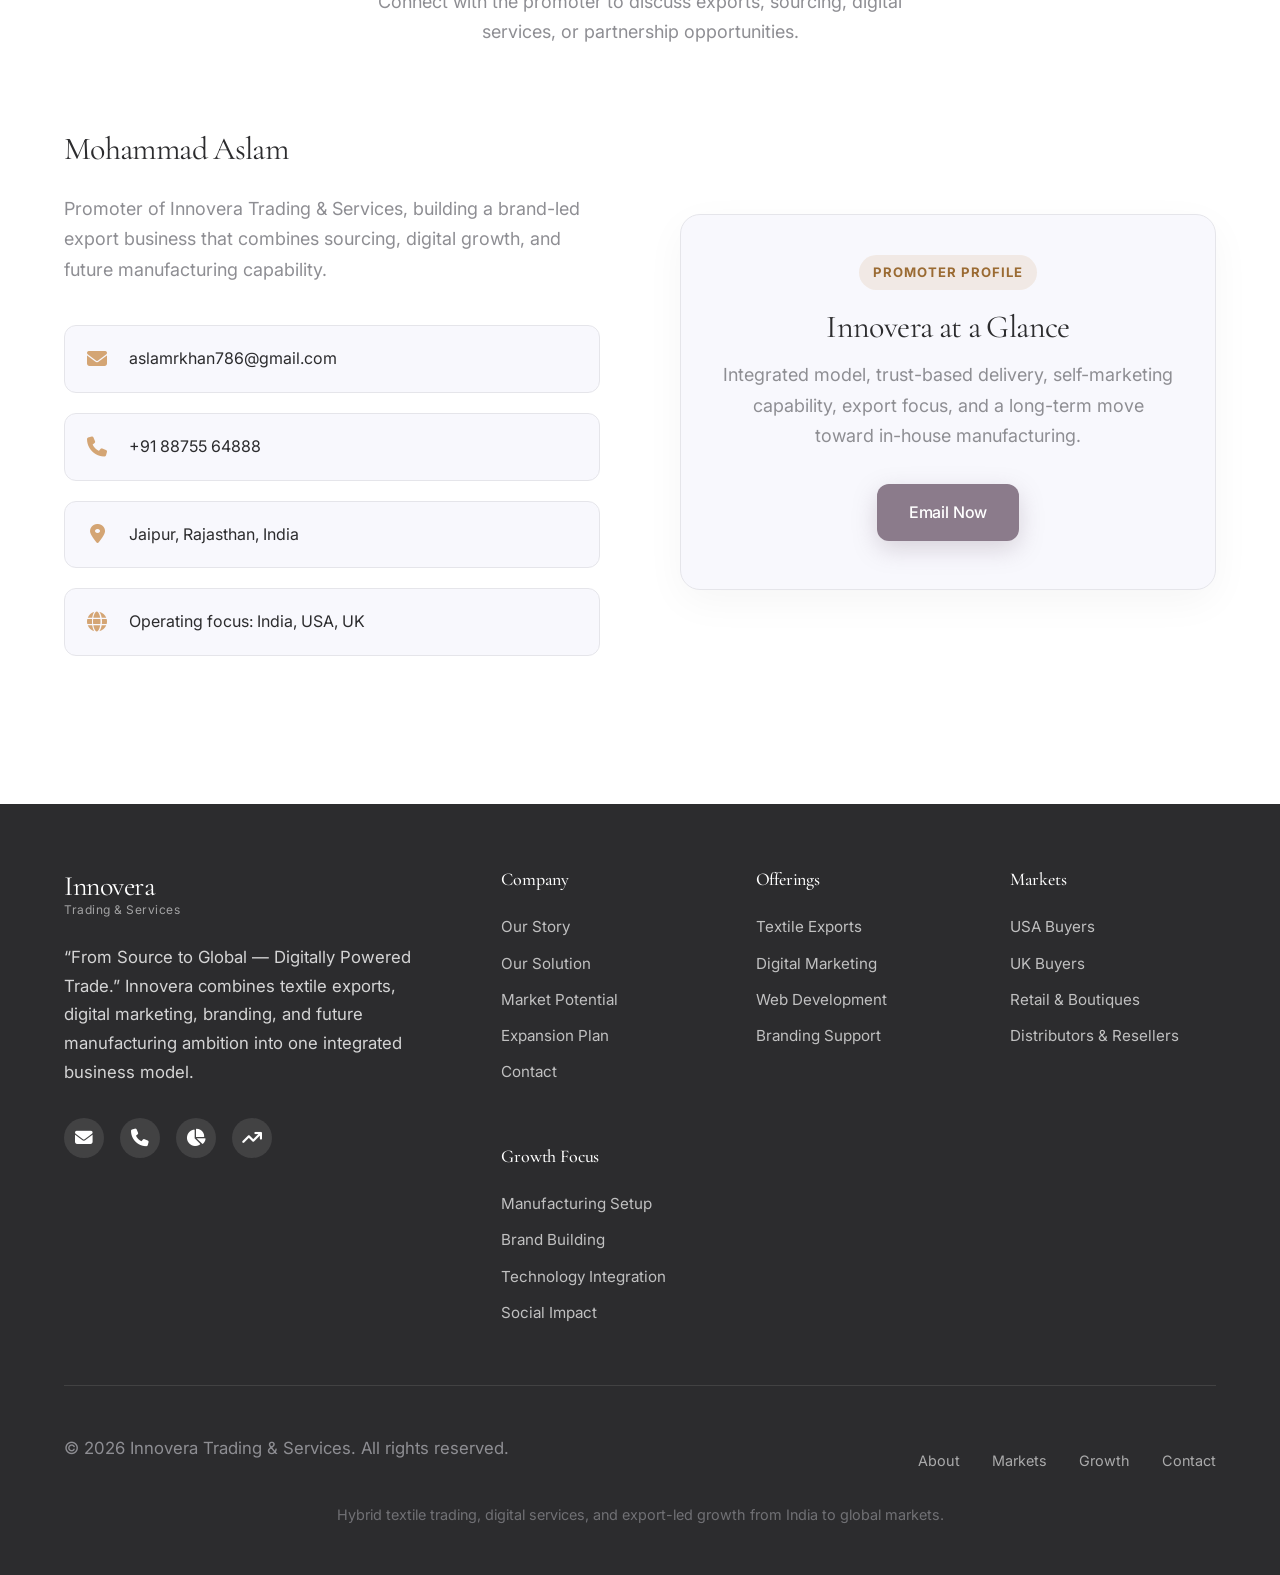
==== commit d94e6226: "Update index.html" ====
--- a/index.html
+++ b/index.html
@@ -174,7 +174,7 @@
 
                             <div class="product-card">
                                 <div class="product-image">
-                                    <img src="https://images.unsplash.com/photo-1556740734-7f9583451fd6?q=80&w=1470&auto=format&fit=crop" alt="Mismatched Products" loading="lazy">
+                                    <img src="img6.png" alt="Mismatched Products" loading="lazy">
                                 </div>
                                 <div class="product-info">
                                     <h3>Vendor Product Mismatch</h3>
--- a/clothing.css
+++ b/clothing.css
@@ -1,872 +1,1442 @@
+/* ============================================================
+   Innovera Trading & Services — Soft Apple-like Aesthetic
+   ============================================================ */
+
+/* Reset and Base Styles */
+* {
+    margin: 0;
+    padding: 0;
+    box-sizing: border-box;
+}
+
 :root {
-  --bg: #f7f3ee;
-  --surface: #fffdf9;
-  --surface-2: #efe7dd;
-  --text: #1f1c19;
-  --muted: #6c625a;
-  --line: rgba(31, 28, 25, 0.12);
-  --accent: #b68463;
-  --accent-soft: #d9b79c;
-  --charcoal: #26231f;
-  --sage: #b9c1b4;
-  --rose: #cfb2a6;
-  --sand: #d9c7b3;
-  --radius-lg: 32px;
-  --radius-md: 24px;
-  --radius-sm: 16px;
-  --shadow: 0 18px 60px rgba(31, 28, 25, 0.08);
-  --container: min(1280px, calc(100% - 48px));
-  --serif: 'Cormorant Garamond', serif;
-  --sans: 'Inter', sans-serif;
-  --speed: 280ms ease;
-}
-
-* { box-sizing: border-box; }
-html { scroll-behavior: smooth; }
+    /* Soft Color Palette - Apple inspired */
+    --primary-soft: #8B7B8B;
+    --secondary-soft: #A593B0;
+    --accent-soft: #D4A574;
+    --text-primary: #2C2C2E;
+    --text-secondary: #8E8E93;
+    --background: #F2F2F7;
+    --surface: #FFFFFF;
+    --surface-soft: #F8F8FD;
+    --border-light: #E5E5EA;
+    --border-soft: #D1D1D6;
+    --shadow-soft: rgba(0, 0, 0, 0.04);
+    --shadow-hover: rgba(0, 0, 0, 0.08);
+    --shadow-card: rgba(0, 0, 0, 0.06);
+    
+    /* Typography - Apple-like */
+    --font-heading: 'Cormorant Garamond', serif;
+    --font-body: 'Inter', sans-serif;
+    
+    /* Spacing - Apple proportions */
+    --radius-soft: 12px;
+    --radius-large: 16px;
+    --radius-xlarge: 20px;
+    --transition-soft: all 0.3s cubic-bezier(0.25, 0.46, 0.45, 0.94);
+    --transition-slower: all 0.5s cubic-bezier(0.25, 0.46, 0.45, 0.94);
+}
+
 body {
-  margin: 0;
-  font-family: var(--sans);
-  background: linear-gradient(180deg, #fbf8f4 0%, var(--bg) 100%);
-  color: var(--text);
-  -webkit-font-smoothing: antialiased;
-  overflow-x: hidden;
-}
-img { display: block; width: 100%; }
-a { color: inherit; text-decoration: none; }
-button, input { font: inherit; }
-button { background: none; border: 0; cursor: pointer; }
-
-.container { width: var(--container); margin: 0 auto; }
-.section { padding: 88px 0; }
-.section-sm { padding: 64px 0; }
-.center { text-align: center; }
-.desktop-only { display: flex; }
-.mobile-only { display: none; }
-
-.kicker {
-  margin: 0 0 12px;
-  text-transform: uppercase;
-  letter-spacing: 0.24em;
-  font-size: 12px;
-  font-weight: 600;
-  color: var(--accent);
-}
-
-.section-heading {
-  margin: 0;
-  font-family: var(--serif);
-  font-size: clamp(2.2rem, 4vw, 4rem);
-  line-height: 0.98;
-  font-weight: 500;
-  letter-spacing: -0.02em;
-}
-
-.section-heading span { font-style: italic; }
-.section-intro { margin-bottom: 34px; }
-
-.topbar {
-  background: #1f2430;
-  color: #fff;
-  text-align: center;
-  padding: 12px 16px;
-  font-size: 12px;
-  letter-spacing: 0.08em;
-  text-transform: uppercase;
-}
-
-.site-header {
-  position: sticky;
-  top: 0;
-  z-index: 50;
-  backdrop-filter: blur(16px);
-  background: rgba(251, 248, 244, 0.82);
-  border-bottom: 1px solid transparent;
-  transition: var(--speed);
-}
-.site-header.scrolled { border-bottom-color: var(--line); box-shadow: 0 10px 30px rgba(0,0,0,0.04); }
-
-.header-inner {
-  min-height: 82px;
-  display: grid;
-  grid-template-columns: 1fr auto 1fr;
-  align-items: center;
-  gap: 20px;
-}
-
-.header-left, .header-right {
-  align-items: center;
-  gap: 18px;
-}
-.header-left { justify-content: flex-start; }
-.header-right { justify-content: flex-end; }
-
-.header-link {
-  display: inline-flex;
-  align-items: center;
-  gap: 10px;
-  font-size: 12px;
-  text-transform: uppercase;
-  letter-spacing: 0.16em;
-  color: var(--text);
-  opacity: 0.85;
-  transition: var(--speed);
-}
-.header-link:hover, .icon-btn:hover { opacity: 1; transform: translateY(-1px); }
-.header-link svg, .icon-btn svg {
-  width: 18px;
-  height: 18px;
-  fill: none;
-  stroke: currentColor;
-  stroke-width: 1.7;
-  stroke-linecap: round;
-  stroke-linejoin: round;
-}
-.text-link { border-bottom: 1px solid transparent; }
-.text-link:hover { border-color: currentColor; }
-
-.brand {
-  font-family: var(--serif);
-  font-size: clamp(2rem, 3vw, 2.6rem);
-  letter-spacing: 0.03em;
-  text-transform: lowercase;
-  text-align: center;
-}
-
-.icon-btn {
-  width: 40px;
-  height: 40px;
-  display: inline-flex;
-  align-items: center;
-  justify-content: center;
-  border: 1px solid var(--line);
-  border-radius: 999px;
-  color: var(--text);
-  transition: var(--speed);
-}
-
-.menu-icon {
-  width: 16px;
-  height: 10px;
-  position: relative;
-  display: inline-block;
-}
-.menu-icon::before, .menu-icon::after {
-  content: '';
-  position: absolute;
-  left: 0;
-  width: 100%;
-  height: 1.5px;
-  background: currentColor;
-}
-.menu-icon::before { top: 0; }
-.menu-icon::after { bottom: 0; }
-
-.hamburger-line {
-  width: 18px;
-  height: 1.7px;
-  border-radius: 999px;
-  background: currentColor;
-  display: block;
-}
-.mobile-only .icon-btn { gap: 3px; flex-direction: column; }
-
+    font-family: var(--font-body);
+    line-height: 1.6;
+    color: var(--text-primary);
+    background: var(--background);
+    overflow-x: hidden;
+    -webkit-font-smoothing: antialiased;
+    -moz-osx-font-smoothing: grayscale;
+}
+
+.container {
+    max-width: 1200px;
+    margin: 0 auto;
+    padding: 0 24px;
+}
+
+/* Typography - Soft and Elegant */
+h1, h2, h3, h4, h5, h6 {
+    font-family: var(--font-heading);
+    font-weight: 400;
+    line-height: 1.3;
+    margin-bottom: 1.5rem;
+    color: var(--text-primary);
+    letter-spacing: -0.02em;
+}
+
+h1 { font-size: 3.5rem; font-weight: 300; }
+h2 { font-size: 2.75rem; font-weight: 300; }
+h3 { font-size: 2rem; font-weight: 400; }
+h4 { font-size: 1.5rem; font-weight: 400; }
+
+p {
+    margin-bottom: 1.5rem;
+    color: var(--text-secondary);
+    font-weight: 400;
+    font-size: 1.05rem;
+    line-height: 1.7;
+}
+
+/* Header - Glassmorphism effect */
+.header {
+    position: fixed;
+    top: 0;
+    left: 0;
+    right: 0;
+    background: rgba(255, 255, 255, 0.8);
+    backdrop-filter: blur(20px);
+    -webkit-backdrop-filter: blur(20px);
+    border-bottom: 1px solid var(--border-light);
+    z-index: 1000;
+    transition: var(--transition-soft);
+}
+
+.header.scrolled {
+    background: rgba(255, 255, 255, 0.95);
+    box-shadow: 0 2px 20px var(--shadow-soft);
+}
+
+.header-content {
+    display: flex;
+    align-items: center;
+    justify-content: space-between;
+    padding: 1rem 0;
+}
+
+.logo h1 {
+    font-size: 1.75rem;
+    font-weight: 400;
+    margin: 0;
+    color: var(--primary-soft);
+    letter-spacing: -0.5px;
+}
+
+.logo .tagline {
+    font-size: 0.75rem;
+    color: var(--text-secondary);
+    font-weight: 400;
+    display: block;
+    margin-top: -0.25rem;
+    font-family: var(--font-body);
+    letter-spacing: 0.5px;
+    opacity: 0.8;
+}
+
+.nav-desktop {
+    display: flex;
+    gap: 2rem;
+}
+
+.nav-link {
+    color: var(--text-primary);
+    text-decoration: none;
+    font-weight: 400;
+    padding: 0.75rem 1.25rem;
+    border-radius: var(--radius-soft);
+    transition: var(--transition-soft);
+    position: relative;
+    font-size: 0.95rem;
+    letter-spacing: -0.01em;
+}
+
+.nav-link:hover {
+    background: var(--surface-soft);
+    color: var(--primary-soft);
+}
+
+.nav-link::after {
+    content: '';
+    position: absolute;
+    bottom: 0;
+    left: 50%;
+    width: 0;
+    height: 2px;
+    background: var(--primary-soft);
+    transition: var(--transition-soft);
+    transform: translateX(-50%);
+}
+
+.nav-link:hover::after {
+    width: 60%;
+}
+
+/* Mobile Menu - Soft style */
+.menu-trigger {
+    display: none;
+    flex-direction: column;
+    gap: 4px;
+    background: none;
+    border: none;
+    cursor: pointer;
+    padding: 0.5rem;
+    transition: var(--transition-soft);
+    border-radius: var(--radius-soft);
+}
+
+.menu-trigger:hover {
+    background: var(--surface-soft);
+}
+
+.menu-trigger span {
+    width: 24px;
+    height: 2px;
+    background: var(--primary-soft);
+    transition: var(--transition-soft);
+    border-radius: 2px;
+}
+
+/* Side Panel - Soft overlay */
 .side-panel {
-  position: fixed;
-  top: 0;
-  left: 0;
-  width: min(420px, 92vw);
-  height: 100vh;
-  background: var(--surface);
-  box-shadow: 30px 0 60px rgba(0,0,0,0.12);
-  transform: translateX(-100%);
-  transition: transform 360ms ease;
-  z-index: 70;
-}
-.side-panel.open { transform: translateX(0); }
-.side-panel-inner {
-  padding: 34px 28px;
-  display: flex;
-  flex-direction: column;
-  height: 100%;
-}
-.panel-top {
-  display: flex;
-  align-items: center;
-  justify-content: space-between;
-  margin-bottom: 36px;
-}
-.panel-label {
-  font-size: 12px;
-  text-transform: uppercase;
-  letter-spacing: 0.18em;
-  color: var(--muted);
-}
+    position: fixed;
+    top: 0;
+    right: -100%;
+    width: 320px;
+    height: 100vh;
+    background: var(--surface);
+    box-shadow: -8px 0 32px var(--shadow-soft);
+    z-index: 1100;
+    transition: var(--transition-slower);
+    overflow-y: auto;
+    border-radius: var(--radius-large) 0 0 var(--radius-large);
+}
+
+.side-panel.open {
+    right: 0;
+}
+
+.side-panel-header {
+    display: flex;
+    align-items: center;
+    justify-content: space-between;
+    padding: 2rem;
+    border-bottom: 1px solid var(--border-light);
+}
+
 .panel-close {
-  width: 40px;
-  height: 40px;
-  border: 1px solid var(--line);
-  border-radius: 999px;
-}
+    background: var(--surface-soft);
+    border: none;
+    width: 44px;
+    height: 44px;
+    border-radius: 50%;
+    display: flex;
+    align-items: center;
+    justify-content: center;
+    cursor: pointer;
+    transition: var(--transition-soft);
+    color: var(--primary-soft);
+    font-size: 1.1rem;
+}
+
+.panel-close:hover {
+    background: var(--border-light);
+    transform: scale(1.1);
+}
+
 .panel-nav {
-  display: grid;
-  gap: 20px;
-}
-.panel-nav a {
-  font-family: var(--serif);
-  font-size: clamp(1.8rem, 5vw, 2.6rem);
-  line-height: 1;
-  padding-bottom: 14px;
-  border-bottom: 1px solid var(--line);
-}
-.panel-meta {
-  margin-top: auto;
-  color: var(--muted);
-  max-width: 280px;
-  line-height: 1.7;
-}
+    padding: 2rem;
+}
+
+.panel-nav-link {
+    display: block;
+    padding: 1.25rem;
+    color: var(--text-primary);
+    text-decoration: none;
+    font-weight: 400;
+    border-radius: var(--radius-soft);
+    transition: var(--transition-soft);
+    margin-bottom: 0.75rem;
+    font-size: 0.95rem;
+    letter-spacing: -0.01em;
+}
+
+.panel-nav-link:hover {
+    background: var(--surface-soft);
+    color: var(--primary-soft);
+    transform: translateX(4px);
+}
+
 .overlay {
-  position: fixed;
-  inset: 0;
-  background: rgba(20, 16, 12, 0.42);
-  opacity: 0;
-  pointer-events: none;
-  transition: var(--speed);
-  z-index: 65;
-}
-.overlay.open { opacity: 1; pointer-events: auto; }
-
+    position: fixed;
+    top: 0;
+    left: 0;
+    right: 0;
+    bottom: 0;
+    background: rgba(0, 0, 0, 0.3);
+    z-index: 1050;
+    opacity: 0;
+    visibility: hidden;
+    transition: var(--transition-soft);
+    backdrop-filter: blur(4px);
+}
+
+.overlay.open {
+    opacity: 1;
+    visibility: visible;
+}
+
+/* Hero Section - Soft gradient background */
 .hero {
-  padding-top: 28px;
-  padding-bottom: 18px;
-}
+    position: relative;
+    height: 100vh;
+    min-height: 600px;
+    display: flex;
+    align-items: center;
+    overflow: hidden;
+    margin-top: 80px;
+    background: linear-gradient(135deg, var(--surface-soft) 0%, var(--background) 100%);
+}
+
 .hero-slider {
-  position: relative;
-  min-height: 700px;
-  border-radius: 34px;
-  overflow: hidden;
-  box-shadow: var(--shadow);
-  background: #ddd3c9;
-}
+    position: relative;
+    width: 100%;
+    height: 100%;
+}
+
 .hero-slide {
-  position: absolute;
-  inset: 0;
-  opacity: 0;
-  visibility: hidden;
-  transition: opacity 500ms ease, visibility 500ms ease;
-}
+    position: absolute;
+    top: 0;
+    left: 0;
+    width: 100%;
+    height: 100%;
+    display: flex;
+    align-items: center;
+    opacity: 0;
+    transition: opacity 0.8s ease-in-out;
+    padding: 0 24px;
+}
+
 .hero-slide.is-active {
-  opacity: 1;
-  visibility: visible;
-}
-.hero-slide > img, .hero-art {
-  width: 100%;
-  height: 100%;
-  object-fit: cover;
-}
-.hero-gradient {
-  position: absolute;
-  inset: 0;
-  background: linear-gradient(90deg, rgba(18, 17, 16, 0.65) 0%, rgba(18,17,16,0.18) 62%, rgba(18,17,16,0.06) 100%);
-}
-.hero-gradient.soft {
-  background: linear-gradient(90deg, rgba(18, 17, 16, 0.22) 0%, rgba(18,17,16,0.08) 56%, rgba(18,17,16,0.3) 100%);
-}
-.hero-art {
-  display: flex;
-  align-items: center;
-  background:
-    radial-gradient(circle at 20% 20%, rgba(255,255,255,0.7), transparent 32%),
-    linear-gradient(135deg, #efe4d9 0%, #dac7b4 42%, #b89e8a 100%);
-}
-.hero-art-warm::before,
-.hero-art-warm::after {
-  content: '';
-  position: absolute;
-  border-radius: 999px;
-  background: rgba(255,255,255,0.28);
-  filter: blur(10px);
-}
-.hero-art-warm::before { width: 340px; height: 340px; right: 10%; top: 16%; }
-.hero-art-warm::after { width: 180px; height: 180px; right: 28%; bottom: 12%; }
-
-.hero-copy {
-  position: absolute;
-  left: 64px;
-  bottom: 58px;
-  z-index: 2;
-  max-width: 540px;
-  color: #fff;
-}
-.hero-copy.right-copy { left: auto; right: 64px; max-width: 460px; }
-.hero-copy.compact { position: relative; left: 64px; bottom: auto; color: var(--text); max-width: 520px; }
-.dark-copy { color: var(--text); }
-.hero-copy h1, .hero-copy h2 {
-  margin: 0 0 16px;
-  font-family: var(--serif);
-  font-size: clamp(3rem, 6vw, 5.6rem);
-  line-height: 0.92;
-  font-weight: 500;
-  letter-spacing: -0.03em;
-}
-.hero-copy h2 { font-size: clamp(2.8rem, 5vw, 4.8rem); }
-.hero-copy span { font-style: italic; }
-.hero-text {
-  margin: 0 0 26px;
-  max-width: 460px;
-  line-height: 1.75;
-  font-size: 15px;
-  color: rgba(255,255,255,0.86);
-}
-.dark-copy .hero-text { color: rgba(31, 28, 25, 0.72); }
-.eyebrow {
-  margin: 0 0 14px;
-  font-size: 12px;
-  text-transform: uppercase;
-  letter-spacing: 0.22em;
-  color: inherit;
-  opacity: 0.84;
-}
-.hero-actions { display: flex; gap: 12px; flex-wrap: wrap; }
+    opacity: 1;
+}
+
+.hero-content {
+    flex: 1;
+    max-width: 600px;
+    z-index: 2;
+    padding: 3rem;
+    background: rgba(255, 255, 255, 0.95);
+    border-radius: var(--radius-xlarge);
+    backdrop-filter: blur(20px);
+    box-shadow: 0 20px 60px var(--shadow-soft);
+    border: 1px solid var(--border-light);
+}
+
+.hero-title {
+    font-size: 3.25rem;
+    font-weight: 300;
+    margin-bottom: 1.5rem;
+    color: var(--text-primary);
+    line-height: 1.2;
+    letter-spacing: -0.02em;
+}
+
+.hero-subtitle {
+    font-size: 1.5rem;
+    color: var(--accent-soft);
+    font-weight: 400;
+    margin-bottom: 1.5rem;
+    font-family: var(--font-body);
+    letter-spacing: -0.01em;
+}
+
+.hero-description {
+    font-size: 1.125rem;
+    color: var(--text-secondary);
+    margin-bottom: 2.5rem;
+    line-height: 1.8;
+    font-weight: 400;
+}
+
+.hero-image {
+    flex: 1;
+    height: 100%;
+    position: relative;
+    overflow: hidden;
+    border-radius: var(--radius-xlarge);
+    margin-left: 3rem;
+    box-shadow: 0 30px 80px var(--shadow-hover);
+}
+
+.hero-image img {
+    width: 100%;
+    height: 100%;
+    object-fit: cover;
+    transition: transform 0.8s ease;
+}
+
+.hero-slide.is-active .hero-image img {
+    transform: scale(1.05);
+}
+
 .hero-dots {
-  display: flex;
-  justify-content: center;
-  gap: 10px;
-  margin-top: 16px;
-}
+    position: absolute;
+    bottom: 3rem;
+    left: 50%;
+    transform: translateX(-50%);
+    display: flex;
+    gap: 0.75rem;
+    z-index: 3;
+}
+
 .dot {
-  width: 11px;
-  height: 11px;
-  border-radius: 999px;
-  border: 0;
-  background: rgba(31, 28, 25, 0.18);
-}
-.dot.is-active { background: #d88482; }
-
-.btn {
-  display: inline-flex;
-  align-items: center;
-  justify-content: center;
-  min-height: 48px;
-  padding: 0 22px;
-  border-radius: 999px;
-  border: 1px solid transparent;
-  font-size: 12px;
-  font-weight: 600;
-  letter-spacing: 0.16em;
-  text-transform: uppercase;
-  transition: var(--speed);
-}
-.btn:hover { transform: translateY(-2px); }
-.btn-dark {
-  background: var(--charcoal);
-  color: #fff;
-  border-color: var(--charcoal);
-}
-.btn-dark:hover { background: #171411; }
-.btn-light {
-  background: rgba(255,255,255,0.14);
-  color: #fff;
-  border-color: rgba(255,255,255,0.45);
-}
-.btn-light:hover { background: rgba(255,255,255,0.22); }
-
-.intro-inner { max-width: 880px; }
-
-.category-grid {
-  display: grid;
-  gap: 24px;
-}
-.category-grid-main { grid-template-columns: 1fr 1fr; margin-bottom: 24px; }
-.category-grid-sub { grid-template-columns: repeat(3, 1fr); }
-.category-card {
-  position: relative;
-  overflow: hidden;
-  min-height: 300px;
-  border-radius: var(--radius-lg);
-  box-shadow: var(--shadow);
-  isolation: isolate;
-}
-.category-card.large { min-height: 500px; }
-.category-media, .category-overlay {
-  position: absolute;
-  inset: 0;
-}
-.category-overlay {
-  background: linear-gradient(180deg, rgba(18,18,18,0.06) 10%, rgba(18,18,18,0.4) 100%);
-}
-.category-photo-left {
-  background: linear-gradient(180deg, rgba(10,10,10,0.12), rgba(10,10,10,0.25)), url('https://sspark.genspark.ai/cfimages?u1=ykCXzHkYqcm2xGdlgbOIloILbyCdaVj%2BR%2Flma088SNcm8ONQdpiVmMxXCteOIY4fwhsx0e9wD4Ot4PI%2B6xwHVXZo2zATUm76LgSkMU2EJRAGuyCsw2%2BsF%2F0fAlJxLKriNL63BIEnkQbaBME%2BBzyXQTC%2FsxHq6PPMGKWn6bZ4x4G4XEJGoE9TrKagbqoIdILWQbspa%2FcmZtCKEkjYvEK6q11zXvNR4KapKP0NiA96pwdyV%2BKvvodeJafdmIGJf6uSF5FsA1SDYQ%3D%3D&u2=L5%2FQFAuoxUKKsQXm&width=2560') center top / cover no-repeat;
-}
-.category-photo-right {
-  background: linear-gradient(180deg, rgba(10,10,10,0.12), rgba(10,10,10,0.25)), url('https://sspark.genspark.ai/cfimages?u1=UzgHyW%2Bgaw12%2Fz4fnXaoegFvTt6UasSkTVra0xLE75r3gwBQpWBttOuyyhv7%2Bx8CTw%2FjIfPHdbB1ug1EbTPqJFdpCUZuv0%2BvahbHllVC3wgJhFNq3y06qXacPQKJKHu6qk8P5g2xT9Vckl4KWCB61YSyVqKZXx5VMuACCx0wBZFIkArHvz6VXKkAD0%2BuNITojsLGlQpN6FTpEIk7jzgTVKVO%2Bb1dVn3a9pYK%2FDqxAwuJBaUkehc0yaL5tjQaPnD3upjzbGziddk%2FT2vAsKkWIfjock0xoVrNQFR9tjs80%2BZCKtAopGnmxW5sbLA%3D&u2=pcmXaZ3FLWobb2o%2F&width=2560') center center / cover no-repeat;
-}
-.category-card-content {
-  position: absolute;
-  left: 28px;
-  right: 28px;
-  bottom: 28px;
-  z-index: 2;
-  color: #fff;
-}
-.category-card-content.bottom-right {
-  left: auto;
-  right: 24px;
-  bottom: 24px;
-  text-align: right;
-}
-.category-card-content h3 {
-  margin: 0 0 10px;
-  font-family: var(--serif);
-  font-size: clamp(2.6rem, 4vw, 4rem);
-  line-height: 0.95;
-  font-weight: 500;
-}
-.category-card-content p {
-  margin: 0;
-  max-width: 320px;
-  line-height: 1.7;
-  font-size: 14px;
-}
-.category-caption {
-  display: inline-block;
-  margin-bottom: 14px;
-  font-size: 11px;
-  letter-spacing: 0.2em;
-  text-transform: uppercase;
-  opacity: 0.8;
-}
-.tone-sand { background: linear-gradient(135deg, #d2c1af, #a98d77); }
-.tone-rose { background: linear-gradient(135deg, #d6b7aa, #8e5f59); }
-.tone-charcoal { background: linear-gradient(135deg, #2f3438, #4a4c53); }
-.tone-ivory { background: linear-gradient(135deg, #f5efe5, #dbc9b7); }
-.tone-sage { background: linear-gradient(135deg, #d7ddd0, #9eab95); }
-.dark-text .category-card-content { color: var(--text); }
-
-.brand-row {
-  display: grid;
-  grid-template-columns: repeat(4, 1fr);
-  gap: 20px;
-}
-.brand-card {
-  position: relative;
-  min-height: 420px;
-  border-radius: 28px;
-  overflow: hidden;
-  box-shadow: var(--shadow);
-}
-.brand-card::before {
-  content: '';
-  position: absolute;
-  inset: 0;
-  background-size: cover;
-  background-position: center;
-  transition: transform 420ms ease;
-}
-.brand-card:hover::before { transform: scale(1.06); }
-.brand-one::before { background: linear-gradient(180deg, rgba(0,0,0,0.12), rgba(0,0,0,0.44)), url('https://sspark.genspark.ai/cfimages?u1=ykCXzHkYqcm2xGdlgbOIloILbyCdaVj%2BR%2Flma088SNcm8ONQdpiVmMxXCteOIY4fwhsx0e9wD4Ot4PI%2B6xwHVXZo2zATUm76LgSkMU2EJRAGuyCsw2%2BsF%2F0fAlJxLKriNL63BIEnkQbaBME%2BBzyXQTC%2FsxHq6PPMGKWn6bZ4x4G4XEJGoE9TrKagbqoIdILWQbspa%2FcmZtCKEkjYvEK6q11zXvNR4KapKP0NiA96pwdyV%2BKvvodeJafdmIGJf6uSF5FsA1SDYQ%3D%3D&u2=L5%2FQFAuoxUKKsQXm&width=2560') center top / cover no-repeat; }
-.brand-four::before { background: linear-gradient(180deg, rgba(0,0,0,0.15), rgba(0,0,0,0.42)), url('https://sspark.genspark.ai/cfimages?u1=kPzIosClGtRRtV9Ba5YpTz69TyckebI8LAXJzCdoCp0C3VAWTSG5s8pwuqXYDpXNWRs%2F3QJ2WMg%2FTTuiADzmSbkNuyxf%2B9le%2F0dubceiHc%2BPDw%3D%3D&u2=lwY8St7Doqf44NEn&width=2560') center / cover no-repeat; }
-.brand-card-overlay {
-  position: absolute;
-  inset: 0;
-  background: linear-gradient(180deg, transparent 45%, rgba(0,0,0,0.6));
-}
-.brand-card-content {
-  position: absolute;
-  left: 22px;
-  right: 22px;
-  bottom: 22px;
-  color: #fff;
-  z-index: 2;
-}
-.brand-card-content p {
-  margin: 0 0 8px;
-  text-transform: uppercase;
-  letter-spacing: 0.2em;
-  font-size: 11px;
-}
-.brand-card-content h3 {
-  margin: 0;
-  font-family: var(--serif);
-  font-size: 2rem;
-  font-weight: 500;
-}
-
-.products {
-  background: linear-gradient(180deg, rgba(255,255,255,0.45), rgba(255,255,255,0));
-}
-.product-tabs {
-  display: inline-flex;
-  margin: 0 auto 30px;
-  padding: 6px;
-  border: 1px solid var(--line);
-  background: rgba(255,255,255,0.75);
-  border-radius: 999px;
-  gap: 6px;
-  position: relative;
-  left: 50%;
-  transform: translateX(-50%);
-}
+    width: 12px;
+    height: 12px;
+    border-radius: 50%;
+    background: rgba(139, 123, 139, 0.3);
+    border: 2px solid transparent;
+    cursor: pointer;
+    transition: var(--transition-soft);
+}
+
+.dot.is-active {
+    background: var(--primary-soft);
+    border-color: white;
+    transform: scale(1.2);
+}
+
+/* CTA Button - Soft and elegant */
+.cta-button {
+    display: inline-block;
+    padding: 1rem 2rem;
+    background: var(--primary-soft);
+    color: white;
+    text-decoration: none;
+    border-radius: var(--radius-soft);
+    font-weight: 500;
+    transition: var(--transition-soft);
+    border: none;
+    cursor: pointer;
+    font-size: 1rem;
+    font-family: var(--font-body);
+    letter-spacing: -0.01em;
+    box-shadow: 0 8px 24px rgba(139, 123, 139, 0.3);
+    position: relative;
+    overflow: hidden;
+}
+
+.cta-button:hover {
+    background: #7A6B7A;
+    transform: translateY(-2px);
+    box-shadow: 0 12px 32px rgba(139, 123, 139, 0.4);
+}
+
+.cta-button.secondary {
+    background: transparent;
+    color: var(--primary-soft);
+    border: 2px solid var(--primary-soft);
+    box-shadow: none;
+}
+
+.cta-button.secondary:hover {
+    background: var(--primary-soft);
+    color: white;
+    box-shadow: 0 12px 32px rgba(139, 123, 139, 0.4);
+}
+
+/* Section Styles - Soft spacing */
+.section-header {
+    text-align: center;
+    margin-bottom: 5rem;
+}
+
+.section-title {
+    font-size: 2.75rem;
+    margin-bottom: 1.5rem;
+    color: var(--text-primary);
+    font-weight: 300;
+    letter-spacing: -0.02em;
+}
+
+.section-subtitle {
+    font-size: 1.125rem;
+    color: var(--text-secondary);
+    max-width: 600px;
+    margin: 0 auto;
+    font-weight: 400;
+    line-height: 1.7;
+}
+
+/* Story Section - Soft cards */
+.story-section {
+    padding: 8rem 0;
+    background: var(--surface);
+}
+
+.story-content {
+    display: grid;
+    grid-template-columns: 1fr 1fr;
+    gap: 5rem;
+    align-items: center;
+}
+
+.story-media {
+    border-radius: var(--radius-xlarge);
+    overflow: hidden;
+    box-shadow: 0 30px 80px var(--shadow-soft);
+    transition: var(--transition-soft);
+}
+
+.story-media:hover {
+    transform: translateY(-8px);
+    box-shadow: 0 40px 100px var(--shadow-hover);
+}
+
+.story-media img {
+    width: 100%;
+    height: auto;
+    display: block;
+    transition: transform 0.8s ease;
+}
+
+.story-media:hover img {
+    transform: scale(1.05);
+}
+
+.story-copy h3 {
+    font-size: 2rem;
+    margin-bottom: 2rem;
+    color: var(--text-primary);
+    font-weight: 400;
+    letter-spacing: -0.02em;
+}
+
+.story-copy p {
+    margin-bottom: 1.75rem;
+    font-size: 1.05rem;
+    line-height: 1.7;
+}
+
+.story-highlights {
+    margin-top: 2.5rem;
+}
+
+.highlight-item {
+    display: flex;
+    align-items: center;
+    gap: 1.25rem;
+    margin-bottom: 1.25rem;
+    padding: 1.25rem;
+    background: var(--surface-soft);
+    border-radius: var(--radius-soft);
+    border: 1px solid var(--border-light);
+    transition: var(--transition-soft);
+}
+
+.highlight-item:hover {
+    background: white;
+    transform: translateY(-2px);
+    box-shadow: 0 8px 24px var(--shadow-soft);
+}
+
+.highlight-item i {
+    color: var(--accent-soft);
+    font-size: 1.25rem;
+    width: 24px;
+    text-align: center;
+}
+
+/* Products Section - Soft tabs */
+.products-section {
+    padding: 8rem 0;
+    background: var(--background);
+}
+
+.tabs-container {
+    max-width: 900px;
+    margin: 0 auto;
+}
+
+.tab-buttons {
+    display: flex;
+    gap: 1.5rem;
+    margin-bottom: 4rem;
+    justify-content: center;
+}
+
 .tab-btn {
-  min-width: 108px;
-  min-height: 42px;
-  padding: 0 18px;
-  border-radius: 999px;
-  text-transform: uppercase;
-  letter-spacing: 0.14em;
-  font-size: 12px;
-  color: var(--text);
-}
-.tab-btn.is-active { background: var(--charcoal); color: #fff; }
-.tab-panel { display: none; }
-.tab-panel.is-active { display: block; }
-
-.product-grid {
-  display: grid;
-  grid-template-columns: repeat(4, 1fr);
-  gap: 22px;
-}
-.product-card {
-  background: rgba(255,255,255,0.72);
-  border: 1px solid rgba(31, 28, 25, 0.08);
-  border-radius: 28px;
-  overflow: hidden;
-  transition: var(--speed);
-}
-.product-card:hover { transform: translateY(-6px); box-shadow: var(--shadow); }
+    padding: 1rem 2rem;
+    background: transparent;
+    border: 2px solid var(--border-soft);
+    border-radius: var(--radius-soft);
+    color: var(--text-secondary);
+    font-weight: 500;
+    cursor: pointer;
+    transition: var(--transition-soft);
+    font-family: var(--font-body);
+    font-size: 1rem;
+    letter-spacing: -0.01em;
+}
+
+.tab-btn.is-active {
+    background: var(--primary-soft);
+    color: white;
+    border-color: var(--primary-soft);
+    box-shadow: 0 8px 24px rgba(139, 123, 139, 0.3);
+}
+
+.tab-btn:hover:not(.is-active) {
+    border-color: var(--primary-soft);
+    color: var(--primary-soft);
+    background: white;
+}
+
+.tab-panels {
+    position: relative;
+}
+
+.tab-panel {
+    display: none;
+    opacity: 0;
+    transform: translateY(20px);
+    transition: all 0.4s ease;
+}
+
+.tab-panel.is-active {
+    display: block;
+    opacity: 1;
+    transform: translateY(0);
+}
+
+/* Products Grid - Soft cards */
+.products-grid,
+.services-grid {
+    display: grid;
+    grid-template-columns: repeat(auto-fit, minmax(320px, 1fr));
+    gap: 2.5rem;
+}
+
+.product-card,
+.service-card {
+    background: white;
+    border-radius: var(--radius-xlarge);
+    overflow: hidden;
+    box-shadow: 0 12px 40px var(--shadow-card);
+    transition: var(--transition-soft);
+    border: 1px solid var(--border-light);
+}
+
+.product-card:hover,
+.service-card:hover {
+    transform: translateY(-6px);
+    box-shadow: 0 20px 60px var(--shadow-hover);
+}
+
 .product-image {
-  position: relative;
-  min-height: 340px;
-  overflow: hidden;
-}
+    height: 220px;
+    overflow: hidden;
+    position: relative;
+}
+
+.product-image::before {
+    content: '';
+    position: absolute;
+    top: 0;
+    left: 0;
+    right: 0;
+    bottom: 0;
+    background: linear-gradient(to bottom, transparent 60%, rgba(139, 123, 139, 0.1));
+    z-index: 1;
+}
+
+.product-image img {
+    width: 100%;
+    height: 100%;
+    object-fit: cover;
+    transition: transform 0.8s ease;
+}
+
+.product-card:hover .product-image img {
+    transform: scale(1.1);
+}
+
+.product-info,
+.service-card {
+    padding: 2rem;
+}
+
+.product-info h3,
+.service-card h3 {
+    font-size: 1.5rem;
+    margin-bottom: 1rem;
+    color: var(--text-primary);
+    font-weight: 500;
+}
+
+.product-info p,
+.service-card p {
+    margin-bottom: 0;
+    line-height: 1.6;
+}
+
+.service-icon {
+    width: 70px;
+    height: 70px;
+    background: var(--surface-soft);
+    border-radius: var(--radius-soft);
+    display: flex;
+    align-items: center;
+    justify-content: center;
+    margin-bottom: 1.5rem;
+    border: 1px solid var(--border-light);
+}
+
+.service-icon i {
+    font-size: 1.75rem;
+    color: var(--accent-soft);
+}
+
+/* Export Features */
+.export-features {
+    display: grid;
+    grid-template-columns: repeat(auto-fit, minmax(280px, 1fr));
+    gap: 2.5rem;
+}
+
+.feature-item {
+    text-align: center;
+    padding: 2.5rem 2rem;
+    background: white;
+    border-radius: var(--radius-xlarge);
+    box-shadow: 0 12px 40px var(--shadow-card);
+    transition: var(--transition-soft);
+    border: 1px solid var(--border-light);
+}
+
+.feature-item:hover {
+    transform: translateY(-4px);
+    box-shadow: 0 20px 60px var(--shadow-hover);
+}
+
+.feature-icon {
+    width: 90px;
+    height: 90px;
+    background: var(--surface-soft);
+    border-radius: 50%;
+    display: flex;
+    align-items: center;
+    justify-content: center;
+    margin: 0 auto 2rem;
+    border: 1px solid var(--border-light);
+}
+
+.feature-icon i {
+    font-size: 2.25rem;
+    color: var(--accent-soft);
+}
+
+.feature-item h3 {
+    font-size: 1.5rem;
+    margin-bottom: 1rem;
+    font-weight: 500;
+}
+
+.feature-item p {
+    margin-bottom: 0;
+}
+
+/* Services Section - Large cards */
+.services-section {
+    padding: 8rem 0;
+    background: var(--surface);
+}
+
+.services-grid {
+    display: grid;
+    grid-template-columns: repeat(auto-fit, minmax(350px, 1fr));
+    gap: 3rem;
+}
+
+.service-card-large {
+    background: white;
+    border-radius: var(--radius-xlarge);
+    padding: 3rem;
+    box-shadow: 0 12px 40px var(--shadow-card);
+    transition: var(--transition-soft);
+    border: 1px solid var(--border-light);
+}
+
+.service-card-large:hover {
+    transform: translateY(-6px);
+    box-shadow: 0 20px 60px var(--shadow-hover);
+}
+
+.service-header {
+    display: flex;
+    align-items: center;
+    gap: 1.5rem;
+    margin-bottom: 2rem;
+}
+
+.service-header i {
+    font-size: 2.5rem;
+    color: var(--accent-soft);
+}
+
+.service-header h3 {
+    font-size: 1.75rem;
+    margin: 0;
+    font-weight: 400;
+}
+
+.service-card-large p {
+    margin-bottom: 2rem;
+    line-height: 1.7;
+}
+
+.service-card-large ul {
+    list-style: none;
+    padding: 0;
+}
+
+.service-card-large li {
+    padding: 0.5rem 0;
+    color: var(--text-secondary);
+    position: relative;
+    padding-left: 1.5rem;
+}
+
+.service-card-large li::before {
+    content: '•';
+    color: var(--accent-soft);
+    position: absolute;
+    left: 0;
+    font-size: 1.2rem;
+}
+
+/* Catalog Section */
+.catalog-section {
+    padding: 8rem 0;
+    background: var(--background);
+}
+
+.catalog-cta {
+    display: grid;
+    grid-template-columns: 1fr 1fr;
+    gap: 5rem;
+    align-items: center;
+    background: white;
+    padding: 4rem;
+    border-radius: var(--radius-xlarge);
+    box-shadow: 0 30px 80px var(--shadow-soft);
+    border: 1px solid var(--border-light);
+}
+
+.cta-content h3 {
+    font-size: 2rem;
+    margin-bottom: 1.25rem;
+    font-weight: 400;
+}
+
+.cta-content p {
+    margin-bottom: 2rem;
+    font-size: 1.1rem;
+    line-height: 1.7;
+}
+
+.cta-image {
+    border-radius: var(--radius-large);
+    overflow: hidden;
+    box-shadow: 0 20px 60px var(--shadow-soft);
+}
+
+.cta-image img {
+    width: 100%;
+    height: auto;
+    display: block;
+    transition: transform 0.8s ease;
+}
+
+.cta-image:hover img {
+    transform: scale(1.05);
+}
+
+/* Newsletter Section - Soft gradient */
+.newsletter-section {
+    padding: 8rem 0;
+    background: linear-gradient(135deg, var(--primary-soft) 0%, var(--secondary-soft) 100%);
+    color: white;
+    position: relative;
+    overflow: hidden;
+}
+
+.newsletter-section::before {
+    content: '';
+    position: absolute;
+    top: 0;
+    left: 0;
+    right: 0;
+    bottom: 0;
+    background: url('data:image/svg+xml,<svg xmlns="http://www.w3.org/2000/svg" viewBox="0 0 100 100"><defs><pattern id="grain" width="100" height="100" patternUnits="userSpaceOnUse"><circle cx="25" cy="25" r="1" fill="rgba(255,255,255,0.1)"/><circle cx="75" cy="75" r="1" fill="rgba(255,255,255,0.1)"/><circle cx="75" cy="25" r="1" fill="rgba(255,255,255,0.05)"/><circle cx="25" cy="75" r="1" fill="rgba(255,255,255,0.05)"/></pattern></defs><rect width="100" height="100" fill="url(%23grain)"/></svg>');
+    opacity: 0.3;
+}
+
+.newsletter-content {
+    display: grid;
+    grid-template-columns: 1fr 1fr;
+    gap: 5rem;
+    align-items: center;
+    position: relative;
+    z-index: 1;
+}
+
+.newsletter-text h2 {
+    color: white;
+    margin-bottom: 1.5rem;
+    font-size: 2.5rem;
+    font-weight: 300;
+    letter-spacing: -0.02em;
+}
+
+.newsletter-text p {
+    color: rgba(255, 255, 255, 0.9);
+    font-size: 1.125rem;
+    margin-bottom: 0;
+    line-height: 1.7;
+}
+
+.newsletter-form {
+    background: rgba(255, 255, 255, 0.15);
+    padding: 2.5rem;
+    border-radius: var(--radius-xlarge);
+    backdrop-filter: blur(20px);
+    border: 1px solid rgba(255, 255, 255, 0.2);
+}
+
+.form-group {
+    display: flex;
+    gap: 1rem;
+}
+
+.form-group input {
+    flex: 1;
+    padding: 1rem;
+    border: none;
+    border-radius: var(--radius-soft);
+    background: rgba(255, 255, 255, 0.9);
+    font-size: 1rem;
+    outline: none;
+    transition: var(--transition-soft);
+    font-family: var(--font-body);
+}
+
+.form-group input:focus {
+    box-shadow: 0 0 0 3px rgba(255, 255, 255, 0.3);
+    background: white;
+}
+
+.form-group button {
+    padding: 1rem 2rem;
+    background: white;
+    color: var(--primary-soft);
+    border: none;
+    border-radius: var(--radius-soft);
+    font-weight: 500;
+    cursor: pointer;
+    transition: var(--transition-soft);
+    font-family: var(--font-body);
+    font-size: 1rem;
+    letter-spacing: -0.01em;
+    box-shadow: 0 8px 24px rgba(0, 0, 0, 0.15);
+}
+
+.form-group button:hover {
+    transform: translateY(-2px);
+    box-shadow: 0 12px 32px rgba(0, 0, 0, 0.2);
+}
+
+/* Contact Section */
+.contact-section {
+    padding: 8rem 0;
+    background: var(--surface);
+}
+
+.contact-content {
+    display: grid;
+    grid-template-columns: 1fr 1fr;
+    gap: 5rem;
+    align-items: center;
+}
+
+.contact-info h3 {
+    font-size: 2rem;
+    margin-bottom: 1.5rem;
+    font-weight: 400;
+}
+
+.contact-info p {
+    font-size: 1.125rem;
+    margin-bottom: 2.5rem;
+    line-height: 1.7;
+}
+
+.contact-methods {
+    margin-top: 2.5rem;
+}
+
+.contact-method {
+    display: flex;
+    align-items: center;
+    gap: 1.25rem;
+    margin-bottom: 1.25rem;
+    padding: 1.25rem;
+    background: var(--surface-soft);
+    border-radius: var(--radius-soft);
+    border: 1px solid var(--border-light);
+    transition: var(--transition-soft);
+}
+
+.contact-method:hover {
+    background: white;
+    transform: translateY(-2px);
+    box-shadow: 0 8px 24px var(--shadow-soft);
+}
+
+.contact-method i {
+    color: var(--accent-soft);
+    font-size: 1.25rem;
+    width: 24px;
+    text-align: center;
+}
+
+.contact-cta {
+    text-align: center;
+    padding: 2.5rem;
+    background: var(--surface-soft);
+    border-radius: var(--radius-xlarge);
+    border: 1px solid var(--border-light);
+    box-shadow: 0 12px 40px var(--shadow-soft);
+}
+
+.contact-cta p {
+    font-size: 1.125rem;
+    margin-bottom: 2rem;
+    line-height: 1.7;
+}
+
+/* Footer - Dark soft theme */
+.footer {
+    background: var(--text-primary);
+    color: white;
+    padding: 4rem 0 1.5rem;
+}
+
+.footer-content {
+    display: grid;
+    grid-template-columns: 1fr 2fr;
+    gap: 5rem;
+    margin-bottom: 3rem;
+}
+
+.footer-brand .logo h1 {
+    color: white;
+}
+
+.footer-brand .tagline {
+    color: rgba(255, 255, 255, 0.7);
+}
+
+.footer-brand p {
+    color: rgba(255, 255, 255, 0.8);
+    margin-top: 1.5rem;
+    font-size: 1.05rem;
+    line-height: 1.7;
+}
+
+.social-links {
+    display: flex;
+    gap: 1rem;
+    margin-top: 2rem;
+}
+
+.social-links a {
+    width: 40px;
+    height: 40px;
+    background: rgba(255, 255, 255, 0.1);
+    border-radius: 50%;
+    display: flex;
+    align-items: center;
+    justify-content: center;
+    color: white;
+    text-decoration: none;
+    transition: var(--transition-soft);
+    font-size: 1.1rem;
+}
+
+.social-links a:hover {
+    background: var(--accent-soft);
+    transform: translateY(-2px);
+}
+
+.footer-links {
+    display: grid;
+    grid-template-columns: repeat(3, 1fr);
+    gap: 3rem;
+}
+
+.link-group h4 {
+    color: white;
+    margin-bottom: 1.5rem;
+    font-size: 1.125rem;
+    font-weight: 500;
+    letter-spacing: -0.01em;
+}
+
+.link-group a {
+    display: block;
+    color: rgba(255, 255, 255, 0.7);
+    text-decoration: none;
+    margin-bottom: 0.75rem;
+    transition: var(--transition-soft);
+    font-weight: 400;
+    font-size: 0.95rem;
+}
+
+.link-group a:hover {
+    color: white;
+    transform: translateX(4px);
+}
+
+.footer-bottom {
+    text-align: center;
+    padding-top: 3rem;
+    border-top: 1px solid rgba(255, 255, 255, 0.1);
+    color: rgba(255, 255, 255, 0.6);
+}
+
+.footer-bottom-content {
+    display: flex;
+    justify-content: space-between;
+    align-items: center;
+    margin-bottom: 1rem;
+}
+
+.footer-bottom-links {
+    display: flex;
+    gap: 2rem;
+}
+
+.footer-bottom-links a {
+    color: rgba(255, 255, 255, 0.6);
+    text-decoration: none;
+    font-size: 0.9rem;
+    transition: var(--transition-soft);
+}
+
+.footer-bottom-links a:hover {
+    color: white;
+}
+
+.footer-description {
+    font-size: 0.9rem;
+    margin-top: 1rem;
+    opacity: 0.7;
+}
+
+/* Responsive Design */
+@media (max-width: 768px) {
+    .nav-desktop {
+        display: none;
+    }
+    
+    .menu-trigger {
+        display: flex;
+    }
+    
+    .hero-slide {
+        flex-direction: column;
+        text-align: center;
+        padding: 2rem 1rem;
+    }
+    
+    .hero-content {
+        max-width: 100%;
+        margin-bottom: 2rem;
+        padding: 2rem;
+    }
+    
+    .hero-image {
+        margin-left: 0;
+        height: 300px;
+        width: 100%;
+    }
+    
+    .hero-title {
+        font-size: 2.5rem;
+    }
+    
+    .story-content,
+    .catalog-cta,
+    .newsletter-content,
+    .contact-content,
+    .footer-content {
+        grid-template-columns: 1fr;
+        gap: 3rem;
+    }
+    
+    .tab-buttons {
+        flex-wrap: wrap;
+        gap: 1rem;
+    }
+    
+    .form-group {
+        flex-direction: column;
+    }
+    
+    .container {
+        padding: 0 20px;
+    }
+    
+    .footer-bottom-content {
+        flex-direction: column;
+        gap: 1rem;
+    }
+    
+    h1 { font-size: 2.5rem; }
+    h2 { font-size: 2.25rem; }
+    h3 { font-size: 1.75rem; }
+}
+
+@media (max-width: 480px) {
+    .container {
+        padding: 0 16px;
+    }
+    
+    h1 { font-size: 2rem; }
+    h2 { font-size: 2rem; }
+    h3 { font-size: 1.5rem; }
+    
+    .hero-title {
+        font-size: 2rem;
+    }
+    
+    .section-title {
+        font-size: 2rem;
+    }
+    
+    .hero-content {
+        padding: 1.5rem;
+    }
+    
+    .side-panel {
+        width: 100%;
+        border-radius: 0;
+    }
+    
+    .tab-buttons {
+        gap: 0.75rem;
+    }
+    
+    .tab-btn {
+        padding: 0.875rem 1.5rem;
+        font-size: 0.875rem;
+    }
+    
+    .products-grid,
+    .services-grid {
+        grid-template-columns: 1fr;
+        gap: 2rem;
+    }
+    
+    .export-features {
+        grid-template-columns: 1fr;
+        gap: 2rem;
+    }
+    
+    .catalog-cta {
+        padding: 2rem;
+        gap: 2rem;
+    }
+    
+    .newsletter-content {
+        gap: 2rem;
+    }
+    
+    .newsletter-form {
+        padding: 2rem;
+    }
+    
+    .footer-links {
+        grid-template-columns: 1fr;
+        gap: 2rem;
+    }
+    
+    .footer-bottom-links {
+        flex-wrap: wrap;
+        justify-content: center;
+    }
+}
+
+/* Smooth scrolling */
+html {
+    scroll-behavior: smooth;
+}
+
+/* Focus styles for accessibility */
+button:focus,
+input:focus,
+a:focus {
+    outline: 2px solid var(--primary-soft);
+    outline-offset: 2px;
+}
+
+/* Animations */
+@keyframes fadeInUp {
+    from {
+        opacity: 0;
+        transform: translateY(30px);
+    }
+    to {
+        opacity: 1;
+        transform: translateY(0);
+    }
+}
+
+.fade-in-up {
+    animation: fadeInUp 0.6s ease-out;
+}
+
+/* Ripple effect for buttons */
+@keyframes ripple {
+    to {
+        transform: scale(2);
+        opacity: 0;
+    }
+}
+
+/* Loading states */
+.loading {
+    opacity: 0.6;
+    pointer-events: none;
+}
+
+/* Success states */
+.success {
+    color: #34C759;
+}
+
+/* Error states */
+.error {
+    color: #FF3B30;
+}
+/* ============================================================
+   PDF-driven content enhancements
+   ============================================================ */
+.market-section {
+    background: linear-gradient(180deg, rgba(255,255,255,0.95) 0%, rgba(248,248,253,0.95) 100%);
+}
+
+.metrics-grid {
+    display: grid;
+    grid-template-columns: repeat(3, minmax(0, 1fr));
+    gap: 1.5rem;
+    margin-bottom: 2rem;
+}
+
+.metric-card {
+    background: var(--surface);
+    border: 1px solid var(--border-light);
+    border-radius: var(--radius-large);
+    padding: 2rem;
+    box-shadow: 0 18px 48px var(--shadow-soft);
+    text-align: center;
+}
+
+.metric-label {
+    display: inline-block;
+    padding: 0.35rem 0.75rem;
+    border-radius: 999px;
+    background: rgba(139, 123, 139, 0.12);
+    color: var(--primary-soft);
+    font-size: 0.85rem;
+    letter-spacing: 0.08em;
+    text-transform: uppercase;
+    font-weight: 700;
+    margin-bottom: 1rem;
+}
+
+.metric-card h3 {
+    font-size: 2.6rem;
+    color: var(--text-primary);
+    margin-bottom: 0.75rem;
+}
+
+.metric-card p {
+    color: var(--text-secondary);
+    line-height: 1.7;
+}
+
+.audience-grid,
+.impact-grid,
+.traction-grid,
+.revenue-grid {
+    display: grid;
+    grid-template-columns: repeat(2, minmax(0, 1fr));
+    gap: 1.5rem;
+}
+
+.revenue-grid {
+    grid-template-columns: repeat(4, minmax(0, 1fr));
+    margin-top: 2rem;
+}
+
+.growth-section .catalog-cta {
+    align-items: stretch;
+}
+
+.growth-layout {
+    margin-bottom: 2rem;
+}
+
+.mini-points {
+    display: flex;
+    flex-wrap: wrap;
+    gap: 0.85rem;
+    margin-top: 1.5rem;
+}
+
+.mini-points span {
+    display: inline-flex;
+    align-items: center;
+    gap: 0.5rem;
+    background: rgba(255,255,255,0.72);
+    border: 1px solid var(--border-light);
+    border-radius: 999px;
+    padding: 0.7rem 1rem;
+    color: var(--text-primary);
+    font-size: 0.95rem;
+}
+
+.compact {
+    margin-bottom: 1.5rem;
+}
+
+.traction-panel {
+    margin-top: 2.5rem;
+}
+
+.promoter-card {
+    position: relative;
+}
+
+.promoter-card h3 {
+    font-family: var(--font-heading);
+    font-size: 2rem;
+    margin-bottom: 0.75rem;
+    color: var(--text-primary);
+}
+
 .badge {
-  position: absolute;
-  top: 18px;
-  left: 18px;
-  z-index: 2;
-  background: #d88482;
-  color: #fff;
-  padding: 8px 12px;
-  border-radius: 999px;
-  text-transform: uppercase;
-  letter-spacing: 0.16em;
-  font-size: 10px;
-  font-weight: 700;
-}
-.product-info { padding: 20px 20px 24px; }
-.product-info .meta {
-  margin: 0 0 8px;
-  text-transform: uppercase;
-  letter-spacing: 0.16em;
-  font-size: 11px;
-  color: var(--muted);
-}
-.product-info h3 {
-  margin: 0 0 10px;
-  font-family: var(--serif);
-  font-size: 1.5rem;
-  line-height: 1.08;
-  font-weight: 500;
-}
-.price { margin: 0; font-weight: 600; }
-
-.tone-card-1 { background: linear-gradient(145deg, #ddcfbf, #b99b7f); }
-.tone-card-2 { background: linear-gradient(145deg, #d7d8d2, #8e9583); }
-.tone-card-3 { background: linear-gradient(145deg, #e0d8cf, #a99a8b); }
-.tone-card-4 { background: linear-gradient(145deg, #ead9cc, #cbab91); }
-.tone-card-5 { background: linear-gradient(145deg, #eedfdc, #b9918c); }
-.tone-card-6 { background: linear-gradient(145deg, #f1e9e0, #c8b5a3); }
-.tone-card-7 { background: linear-gradient(145deg, #e7d7db, #be909f); }
-.tone-card-8 { background: linear-gradient(145deg, #dae1d6, #9aa894); }
-.tone-card-9 { background: linear-gradient(145deg, #efe7dd, #c3aa90); }
-.tone-card-10 { background: linear-gradient(145deg, #ece0cd, #b28f67); }
-.tone-card-11 { background: linear-gradient(145deg, #e4ddd7, #a79c92); }
-.tone-card-12 { background: linear-gradient(145deg, #f0e2d5, #d5b392); }
-
-.product-shape {
-  position: absolute;
-  left: 50%;
-  bottom: 0;
-  transform: translateX(-50%);
-  background: rgba(255,255,255,0.78);
-  opacity: 0.92;
-}
-.shirt {
-  width: 150px; height: 220px;
-  clip-path: polygon(22% 0%, 78% 0%, 100% 18%, 92% 34%, 79% 34%, 77% 100%, 23% 100%, 21% 34%, 8% 34%, 0% 18%);
-}
-.blazer {
-  width: 162px; height: 240px;
-  clip-path: polygon(20% 0%, 80% 0%, 100% 14%, 92% 34%, 80% 36%, 74% 100%, 26% 100%, 20% 36%, 8% 34%, 0% 14%);
-}
-.trouser {
-  width: 150px; height: 250px;
-  clip-path: polygon(30% 0%, 70% 0%, 78% 100%, 58% 100%, 50% 32%, 42% 100%, 22% 100%);
-}
-.polo {
-  width: 144px; height: 205px;
-  clip-path: polygon(24% 0%, 76% 0%, 100% 14%, 94% 34%, 78% 36%, 78% 100%, 22% 100%, 22% 36%, 6% 34%, 0% 14%, 35% 14%, 50% 26%, 65% 14%);
-}
-.dress {
-  width: 170px; height: 270px;
-  clip-path: polygon(34% 0%, 66% 0%, 76% 12%, 74% 24%, 84% 42%, 95% 100%, 5% 100%, 16% 42%, 26% 24%, 24% 12%);
-}
-.skirt {
-  width: 180px; height: 200px;
-  clip-path: polygon(20% 0%, 80% 0%, 92% 20%, 100% 100%, 0% 100%, 8% 20%);
-}
-.tote {
-  width: 170px; height: 170px; bottom: 34px;
-  clip-path: polygon(15% 24%, 85% 24%, 92% 100%, 8% 100%, 0% 24%, 28% 24%, 28% 8%, 40% 0%, 60% 0%, 72% 8%, 72% 24%);
-}
-.sandal {
-  width: 180px; height: 120px; bottom: 30px;
-  clip-path: polygon(2% 66%, 16% 38%, 78% 38%, 98% 62%, 92% 100%, 8% 100%);
-}
-
-.story-grid {
-  display: grid;
-  grid-template-columns: 1.05fr 0.95fr;
-  gap: 54px;
-  align-items: center;
-}
-.story-media {
-  position: relative;
-  min-height: 620px;
-}
-.story-media img {
-  height: 100%;
-  object-fit: cover;
-  border-radius: 32px;
-  box-shadow: var(--shadow);
-}
-.story-stat-card {
-  position: absolute;
-  padding: 22px 24px;
-  border-radius: 24px;
-  box-shadow: var(--shadow);
-  display: grid;
-  gap: 6px;
-  min-width: 180px;
-}
-.story-stat-card strong {
-  font-family: var(--serif);
-  font-size: 3rem;
-  line-height: 0.9;
-  font-weight: 500;
-}
-.story-stat-card span {
-  text-transform: uppercase;
-  letter-spacing: 0.16em;
-  font-size: 11px;
-}
-.stat-dark {
-  right: -16px;
-  bottom: 34px;
-  background: #1f1c19;
-  color: #fff;
-}
-.stat-light {
-  right: 90px;
-  top: 34px;
-  background: #f6efe6;
-}
-.story-copy p:not(.kicker) {
-  color: var(--muted);
-  line-height: 1.8;
-  font-size: 15px;
-}
-.story-points {
-  display: grid;
-  grid-template-columns: repeat(3, 1fr);
-  gap: 16px;
-  margin: 28px 0 30px;
-}
-.story-points div {
-  padding: 18px;
-  border: 1px solid var(--line);
-  border-radius: 22px;
-  background: rgba(255,255,255,0.5);
-}
-.story-points span {
-  display: inline-block;
-  margin-bottom: 12px;
-  font-size: 11px;
-  letter-spacing: 0.16em;
-  text-transform: uppercase;
-  color: var(--accent);
-}
-.story-points p { margin: 0; color: var(--text) !important; }
-
-.journal-grid {
-  display: grid;
-  grid-template-columns: 1.6fr 1fr 1fr;
-  gap: 22px;
-}
-.journal-card {
-  position: relative;
-  min-height: 340px;
-  border-radius: 30px;
-  overflow: hidden;
-  box-shadow: var(--shadow);
-}
-.featured-journal {
-  background: linear-gradient(180deg, rgba(0,0,0,0.12), rgba(0,0,0,0.55)), url('https://sspark.genspark.ai/cfimages?u1=8LLJrmwYySykryZcFBkg4SvaO9UbBSveZbRd3B951nX0XDosRxUodFhhB1GazdWg9xWQ5YoJbv9x952AlzTU6w59BYtC5mrc3fNGTp0vdwvBFg%3D%3D&u2=bMknZWxJ5wTBQ7ER&width=2560') center / cover no-repeat;
-}
-.muted-journal { background: linear-gradient(145deg, #ece3d9, #c8b09a); }
-.sand-journal { background: linear-gradient(145deg, #d6dece, #97a28d); }
-.journal-card-overlay {
-  position: absolute;
-  inset: 0;
-  background: linear-gradient(180deg, transparent 30%, rgba(0,0,0,0.6));
-}
-.journal-card-content {
-  position: absolute;
-  left: 24px;
-  right: 24px;
-  bottom: 24px;
-  z-index: 2;
-  color: #fff;
-}
-.journal-card-content h3 {
-  margin: 0;
-  font-family: var(--serif);
-  font-size: 2rem;
-  line-height: 1;
-  font-weight: 500;
-}
-.journal-tag {
-  margin: 0 0 10px;
-  font-size: 11px;
-  text-transform: uppercase;
-  letter-spacing: 0.18em;
-}
-
-.newsletter-box {
-  background: linear-gradient(145deg, rgba(255,255,255,0.7), rgba(242,232,221,0.9));
-  border: 1px solid rgba(31, 28, 25, 0.08);
-  border-radius: 32px;
-  padding: 46px 24px;
-  text-align: center;
-}
-.newsletter-text {
-  max-width: 560px;
-  margin: 14px auto 24px;
-  color: var(--muted);
-  line-height: 1.8;
-}
-.newsletter-form {
-  max-width: 560px;
-  margin: 0 auto 12px;
-  display: grid;
-  grid-template-columns: 1fr auto;
-  gap: 12px;
-}
-.newsletter-form input {
-  min-height: 52px;
-  padding: 0 18px;
-  border-radius: 999px;
-  border: 1px solid var(--line);
-  background: #fff;
-  outline: none;
-}
-.newsletter-note { margin: 0; color: var(--muted); font-size: 13px; }
-
-.site-footer {
-  padding-top: 30px;
-  padding-bottom: 24px;
-  background: #1f1c19;
-  color: rgba(255,255,255,0.82);
-}
-.footer-grid {
-  display: grid;
-  grid-template-columns: 1.6fr 1fr 1fr 1fr;
-  gap: 28px;
-  padding: 42px 0 28px;
-  border-bottom: 1px solid rgba(255,255,255,0.12);
-}
-.footer-brand { color: #fff; display: inline-block; margin-bottom: 12px; }
-.footer-copy {
-  max-width: 320px;
-  line-height: 1.8;
-  color: rgba(255,255,255,0.64);
-}
-.site-footer h4 {
-  margin: 0 0 16px;
-  text-transform: uppercase;
-  letter-spacing: 0.18em;
-  font-size: 11px;
-  color: rgba(255,255,255,0.46);
-}
-.site-footer a {
-  display: block;
-  margin-bottom: 10px;
-  color: rgba(255,255,255,0.84);
-}
-.footer-bottom {
-  display: flex;
-  justify-content: space-between;
-  gap: 20px;
-  padding-top: 18px;
-  color: rgba(255,255,255,0.5);
-  font-size: 13px;
-}
-
-@media (max-width: 1100px) {
-  .brand-row, .product-grid, .journal-grid { grid-template-columns: repeat(2, 1fr); }
-  .story-grid, .footer-grid { grid-template-columns: 1fr; }
-  .story-media { min-height: 520px; }
-}
-
-@media (max-width: 820px) {
-  .desktop-only { display: none; }
-  .mobile-only { display: flex; }
-  .header-inner { grid-template-columns: auto 1fr auto; }
-  .brand { justify-self: center; }
-  .hero-slider { min-height: 620px; border-radius: 24px; }
-  .hero-copy, .hero-copy.right-copy { left: 28px; right: 28px; bottom: 28px; max-width: 100%; }
-  .hero-copy.compact { left: 28px; }
-  .hero-copy h1, .hero-copy h2 { font-size: clamp(2.6rem, 10vw, 4rem); }
-  .category-grid-main, .category-grid-sub, .brand-row, .product-grid, .journal-grid, .story-points { grid-template-columns: 1fr; }
-  .category-card.large { min-height: 420px; }
-  .brand-card { min-height: 320px; }
-  .product-tabs { display: flex; width: calc(100% - 24px); }
-  .tab-btn { flex: 1; min-width: 0; }
-  .story-media { min-height: 400px; }
-  .stat-dark { right: 14px; bottom: 14px; }
-  .stat-light { right: 14px; top: 14px; }
-  .newsletter-form { grid-template-columns: 1fr; }
-  .footer-bottom { flex-direction: column; }
-  .section { padding: 64px 0; }
-}
-
-@media (max-width: 560px) {
-  :root { --container: min(100% - 28px, 1280px); }
-  .topbar { font-size: 10px; padding: 10px 12px; }
-  .header-inner { min-height: 74px; }
-  .brand { font-size: 1.9rem; }
-  .hero { padding-top: 18px; }
-  .hero-slider { min-height: 560px; }
-  .hero-actions { flex-direction: column; align-items: stretch; }
-  .btn { width: 100%; }
-  .product-image { min-height: 300px; }
-  .journal-card-content h3 { font-size: 1.7rem; }
-  .story-stat-card strong { font-size: 2.2rem; }
-}
-@media (max-width: 1024px) {
-  :root { --container: min(100% - 40px, 1280px); }
-  .header-inner { grid-template-columns: 1fr 1fr; }
-  .brand { grid-column: 1 / -1; order: -1; margin-bottom: 10px; }
-  .header-left { justify-content: flex-start; }
-  .header-right { justify-content: flex-end; }
-}
-
-@media (max-width: 480px) {
-  .section-heading { font-size: 2.2rem; }
-  .hero-copy h1 { font-size: 2.5rem; line-height: 1.1; }
-  .category-card { min-height: 250px !important; }
-  .product-grid { 
-    grid-template-columns: repeat(2, 1fr); 
-    gap: 12px;
-  }
-  .product-info h3 { font-size: 1.1rem; }
-}
+    display: inline-block;
+    margin-bottom: 1rem;
+    padding: 0.45rem 0.85rem;
+    border-radius: 999px;
+    background: rgba(212, 165, 116, 0.18);
+    color: #9b6b33;
+    font-size: 0.82rem;
+    font-weight: 700;
+    letter-spacing: 0.08em;
+    text-transform: uppercase;
+}
+
+img {
+    background: linear-gradient(135deg, #f5f1f8 0%, #f8f8fd 100%);
+}
--- a/responsive.css
+++ b/responsive.css
@@ -0,0 +1,700 @@
+/* ============================================================
+   Innovera Trading & Services — Responsive Design
+   ============================================================ */
+
+/* Tablet and Mobile Responsive Design */
+
+/* Tablet (768px - 1024px) */
+@media (max-width: 1024px) {
+    .container {
+        padding: 0 20px;
+    }
+    
+    h1 { font-size: 3rem; }
+    h2 { font-size: 2.5rem; }
+    h3 { font-size: 2rem; }
+    h4 { font-size: 1.5rem; }
+    
+    .hero-title {
+        font-size: 2.75rem;
+    }
+    
+    .hero-subtitle {
+        font-size: 1.25rem;
+    }
+    
+    .hero-description {
+        font-size: 1rem;
+    }
+    
+    .hero-content {
+        padding: 2.5rem;
+    }
+    
+    .nav-desktop {
+        gap: 1.5rem;
+    }
+    
+    .nav-link {
+        padding: 0.5rem 1rem;
+        font-size: 0.9rem;
+    }
+    
+    .story-content,
+    .catalog-cta,
+    .newsletter-content,
+    .contact-content {
+        gap: 3rem;
+    }
+    
+    .products-grid,
+    .services-grid {
+        gap: 2rem;
+        grid-template-columns: repeat(auto-fit, minmax(280px, 1fr));
+    }
+    
+    .export-features {
+        gap: 2rem;
+    }
+    
+    .footer-links {
+        gap: 2rem;
+    }
+    
+    .services-grid {
+        grid-template-columns: 1fr;
+    }
+}
+
+/* Mobile (max-width: 768px) */
+@media (max-width: 768px) {
+    /* Typography adjustments */
+    h1 { font-size: 2.5rem; }
+    h2 { font-size: 2.25rem; }
+    h3 { font-size: 1.75rem; }
+    h4 { font-size: 1.25rem; }
+    
+    p {
+        font-size: 1rem;
+        line-height: 1.6;
+    }
+    
+    .container {
+        padding: 0 16px;
+    }
+    
+    /* Header mobile */
+    .nav-desktop {
+        display: none;
+    }
+    
+    .menu-trigger {
+        display: flex;
+    }
+    
+    .header-content {
+        padding: 0.75rem 0;
+    }
+    
+    /* Hero mobile */
+    .hero {
+        margin-top: 70px;
+        min-height: 500px;
+    }
+    
+    .hero-slide {
+        flex-direction: column;
+        text-align: center;
+        padding: 1rem;
+        gap: 2rem;
+    }
+    
+    .hero-content {
+        max-width: 100%;
+        margin: 0;
+        padding: 2rem;
+        order: 2;
+    }
+    
+    .hero-image {
+        margin-left: 0;
+        height: 250px;
+        order: 1;
+        width: 100%;
+    }
+    
+    .hero-title {
+        font-size: 2rem;
+        margin-bottom: 1rem;
+    }
+    
+    .hero-subtitle {
+        font-size: 1.25rem;
+        margin-bottom: 1rem;
+    }
+    
+    .hero-description {
+        font-size: 1rem;
+        margin-bottom: 2rem;
+    }
+    
+    .hero-dots {
+        bottom: 2rem;
+    }
+    
+    .dot {
+        width: 10px;
+        height: 10px;
+    }
+    
+    /* CTA button mobile */
+    .cta-button {
+        padding: 0.875rem 1.75rem;
+        font-size: 0.95rem;
+    }
+    
+    /* Sections mobile */
+    .story-section,
+    .products-section,
+    .services-section,
+    .catalog-section,
+    .newsletter-section,
+    .contact-section {
+        padding: 4rem 0;
+    }
+    
+    .section-header {
+        margin-bottom: 3rem;
+    }
+    
+    .section-title {
+        font-size: 2rem;
+        margin-bottom: 1rem;
+    }
+    
+    .section-subtitle {
+        font-size: 1rem;
+    }
+    
+    /* Story section mobile */
+    .story-content {
+        grid-template-columns: 1fr;
+        gap: 3rem;
+        text-align: center;
+    }
+    
+    .story-media {
+        order: 1;
+    }
+    
+    .story-copy {
+        order: 2;
+    }
+    
+    .story-copy h3 {
+        font-size: 1.75rem;
+    }
+    
+    .highlight-item {
+        padding: 1rem;
+        text-align: left;
+    }
+    
+    /* Products tabs mobile */
+    .tabs-container {
+        max-width: 100%;
+    }
+    
+    .tab-buttons {
+        flex-wrap: wrap;
+        gap: 1rem;
+        margin-bottom: 3rem;
+    }
+    
+    .tab-btn {
+        padding: 0.875rem 1.5rem;
+        font-size: 0.9rem;
+        flex: 1;
+        min-width: 120px;
+    }
+    
+    /* Products grid mobile */
+    .products-grid,
+    .services-grid {
+        grid-template-columns: 1fr;
+        gap: 2rem;
+    }
+    
+    .product-card,
+    .service-card {
+        border-radius: var(--radius-large);
+    }
+    
+    .product-image {
+        height: 200px;
+    }
+    
+    .product-info,
+    .service-card {
+        padding: 1.75rem;
+    }
+    
+    .export-features {
+        grid-template-columns: 1fr;
+        gap: 2rem;
+    }
+    
+    .feature-item {
+        padding: 2rem 1.5rem;
+    }
+    
+    /* Services section mobile */
+    .services-grid {
+        grid-template-columns: 1fr;
+        gap: 2rem;
+    }
+    
+    .service-card-large {
+        padding: 2.5rem;
+        border-radius: var(--radius-large);
+    }
+    
+    .service-header {
+        gap: 1rem;
+        margin-bottom: 1.5rem;
+    }
+    
+    .service-header i {
+        font-size: 2rem;
+    }
+    
+    .service-header h3 {
+        font-size: 1.5rem;
+    }
+    
+    /* Catalog CTA mobile */
+    .catalog-cta {
+        grid-template-columns: 1fr;
+        gap: 2rem;
+        padding: 2rem;
+        text-align: center;
+    }
+    
+    .cta-content h3 {
+        font-size: 1.75rem;
+    }
+    
+    .cta-image {
+        border-radius: var(--radius-soft);
+        order: -1;
+    }
+    
+    /* Newsletter mobile */
+    .newsletter-content {
+        grid-template-columns: 1fr;
+        gap: 3rem;
+        text-align: center;
+    }
+    
+    .newsletter-text h2 {
+        font-size: 2rem;
+    }
+    
+    .newsletter-form {
+        padding: 2rem;
+        border-radius: var(--radius-large);
+    }
+    
+    .form-group {
+        flex-direction: column;
+        gap: 1rem;
+    }
+    
+    .form-group input {
+        text-align: center;
+    }
+    
+    .form-group button {
+        padding: 1rem;
+    }
+    
+    /* Contact mobile */
+    .contact-content {
+        grid-template-columns: 1fr;
+        gap: 3rem;
+    }
+    
+    .contact-info h3 {
+        font-size: 1.75rem;
+    }
+    
+    .contact-method {
+        padding: 1rem;
+        flex-direction: column;
+        text-align: center;
+        gap: 0.75rem;
+    }
+    
+    .contact-cta {
+        padding: 2rem;
+    }
+    
+    /* Footer mobile */
+    .footer-content {
+        grid-template-columns: 1fr;
+        gap: 3rem;
+        text-align: center;
+    }
+    
+    .footer-brand {
+        text-align: center;
+    }
+    
+    .social-links {
+        justify-content: center;
+    }
+    
+    .footer-links {
+        grid-template-columns: repeat(2, 1fr);
+        gap: 2rem;
+    }
+    
+    .link-group {
+        text-align: left;
+    }
+    
+    .link-group h4 {
+        font-size: 1rem;
+    }
+    
+    .footer-bottom-content {
+        flex-direction: column;
+        gap: 1rem;
+        text-align: center;
+    }
+    
+    .footer-bottom-links {
+        flex-wrap: wrap;
+        justify-content: center;
+        gap: 1rem;
+    }
+    
+    .footer-description {
+        font-size: 0.85rem;
+    }
+    
+    /* Side panel mobile */
+    .side-panel {
+        width: 100%;
+        border-radius: 0;
+        right: -100%;
+    }
+    
+    .side-panel-header {
+        padding: 1.5rem;
+    }
+    
+    .panel-nav {
+        padding: 1.5rem;
+    }
+    
+    .panel-nav-link {
+        padding: 1rem;
+        font-size: 0.9rem;
+    }
+}
+
+/* Small mobile (max-width: 480px) */
+@media (max-width: 480px) {
+    .container {
+        padding: 0 12px;
+    }
+    
+    h1 { font-size: 2rem; }
+    h2 { font-size: 1.75rem; }
+    h3 { font-size: 1.5rem; }
+    
+    .hero-title {
+        font-size: 1.75rem;
+    }
+    
+    .section-title {
+        font-size: 1.75rem;
+    }
+    
+    .hero-content {
+        padding: 1.5rem;
+        border-radius: var(--radius-large);
+    }
+    
+    .tab-buttons {
+        gap: 0.5rem;
+    }
+    
+    .tab-btn {
+        padding: 0.75rem 1.25rem;
+        font-size: 0.85rem;
+        min-width: 100px;
+    }
+    
+    .products-grid,
+    .services-grid {
+        gap: 1.5rem;
+    }
+    
+    .product-info,
+    .service-card {
+        padding: 1.5rem;
+    }
+    
+    .export-features {
+        gap: 1.5rem;
+    }
+    
+    .feature-item {
+        padding: 1.5rem;
+        border-radius: var(--radius-large);
+    }
+    
+    .feature-icon {
+        width: 70px;
+        height: 70px;
+        margin-bottom: 1.5rem;
+    }
+    
+    .feature-icon i {
+        font-size: 1.75rem;
+    }
+    
+    .service-card-large {
+        padding: 2rem;
+        border-radius: var(--radius-large);
+    }
+    
+    .service-header {
+        flex-direction: column;
+        text-align: center;
+        gap: 0.75rem;
+    }
+    
+    .service-header i {
+        font-size: 1.75rem;
+    }
+    
+    .catalog-cta {
+        padding: 1.5rem;
+        gap: 1.5rem;
+        border-radius: var(--radius-large);
+    }
+    
+    .newsletter-form {
+        padding: 1.5rem;
+        border-radius: var(--radius-large);
+    }
+    
+    .contact-method {
+        padding: 1rem;
+    }
+    
+    .contact-cta {
+        padding: 1.5rem;
+    }
+    
+    .footer-links {
+        grid-template-columns: 1fr;
+        gap: 1.5rem;
+    }
+    
+    .link-group {
+        text-align: center;
+    }
+    
+    .social-links {
+        gap: 0.75rem;
+    }
+    
+    .social-links a {
+        width: 36px;
+        height: 36px;
+        font-size: 1rem;
+    }
+    
+    .footer-bottom-links {
+        gap: 0.75rem;
+    }
+    
+    .footer-bottom-links a {
+        font-size: 0.8rem;
+    }
+}
+
+/* Extra small devices (max-width: 375px) */
+@media (max-width: 375px) {
+    .container {
+        padding: 0 10px;
+    }
+    
+    h1 { font-size: 1.75rem; }
+    h2 { font-size: 1.5rem; }
+    h3 { font-size: 1.25rem; }
+    
+    .hero-title {
+        font-size: 1.5rem;
+    }
+    
+    .section-title {
+        font-size: 1.5rem;
+    }
+    
+    .hero-content {
+        padding: 1.25rem;
+    }
+    
+    .cta-button {
+        padding: 0.75rem 1.5rem;
+        font-size: 0.9rem;
+    }
+    
+    .tab-btn {
+        padding: 0.625rem 1rem;
+        font-size: 0.8rem;
+        min-width: 90px;
+    }
+    
+    .product-info,
+    .service-card {
+        padding: 1.25rem;
+    }
+    
+    .service-card-large {
+        padding: 1.5rem;
+    }
+    
+    .feature-item {
+        padding: 1.25rem;
+    }
+    
+    .newsletter-form {
+        padding: 1.25rem;
+    }
+    
+    .contact-method {
+        padding: 0.875rem;
+    }
+    
+    .contact-cta {
+        padding: 1.25rem;
+    }
+    
+    .social-links a {
+        width: 32px;
+        height: 32px;
+        font-size: 0.9rem;
+    }
+}
+
+/* High DPI displays */
+@media (-webkit-min-device-pixel-ratio: 2), (min-resolution: 192dpi) {
+    .hero-image img,
+    .story-media img,
+    .cta-image img {
+        image-rendering: -webkit-optimize-contrast;
+        image-rendering: crisp-edges;
+    }
+}
+
+/* Touch devices */
+@media (hover: none) and (pointer: coarse) {
+    .cta-button:hover {
+        transform: none;
+        box-shadow: 0 8px 24px rgba(139, 123, 139, 0.3);
+    }
+    
+    .product-card:hover,
+    .service-card:hover,
+    .service-card-large:hover,
+    .feature-item:hover {
+        transform: none;
+    }
+    
+    .highlight-item:hover,
+    .contact-method:hover {
+        transform: none;
+        box-shadow: none;
+    }
+}
+
+/* Print styles */
+@media print {
+    .header,
+    .side-panel,
+    .overlay,
+    .hero-dots,
+    .newsletter-section,
+    .footer {
+        display: none;
+    }
+    
+    .hero {
+        height: auto;
+        min-height: auto;
+        margin-top: 0;
+    }
+    
+    .hero-slide {
+        position: static;
+        opacity: 1;
+        display: block;
+    }
+    
+    .hero-content {
+        max-width: 100%;
+        padding: 2rem 0;
+        background: none;
+        backdrop-filter: none;
+        box-shadow: none;
+        border: none;
+    }
+    
+    .story-section,
+    .products-section,
+    .services-section,
+    .catalog-section,
+    .contact-section {
+        padding: 2rem 0;
+    }
+    
+    .product-card,
+    .service-card,
+    .service-card-large,
+    .feature-item {
+        box-shadow: none;
+        border: 1px solid #ddd;
+    }
+}
+/* PDF-driven responsive additions */
+@media (max-width: 1024px) {
+    .metrics-grid,
+    .revenue-grid {
+        grid-template-columns: repeat(2, minmax(0, 1fr));
+    }
+}
+
+@media (max-width: 768px) {
+    .metrics-grid,
+    .audience-grid,
+    .impact-grid,
+    .traction-grid,
+    .revenue-grid {
+        grid-template-columns: 1fr;
+    }
+
+    .mini-points {
+        flex-direction: column;
+        align-items: flex-start;
+    }
+
+    .metric-card h3 {
+        font-size: 2.1rem;
+    }
+}
